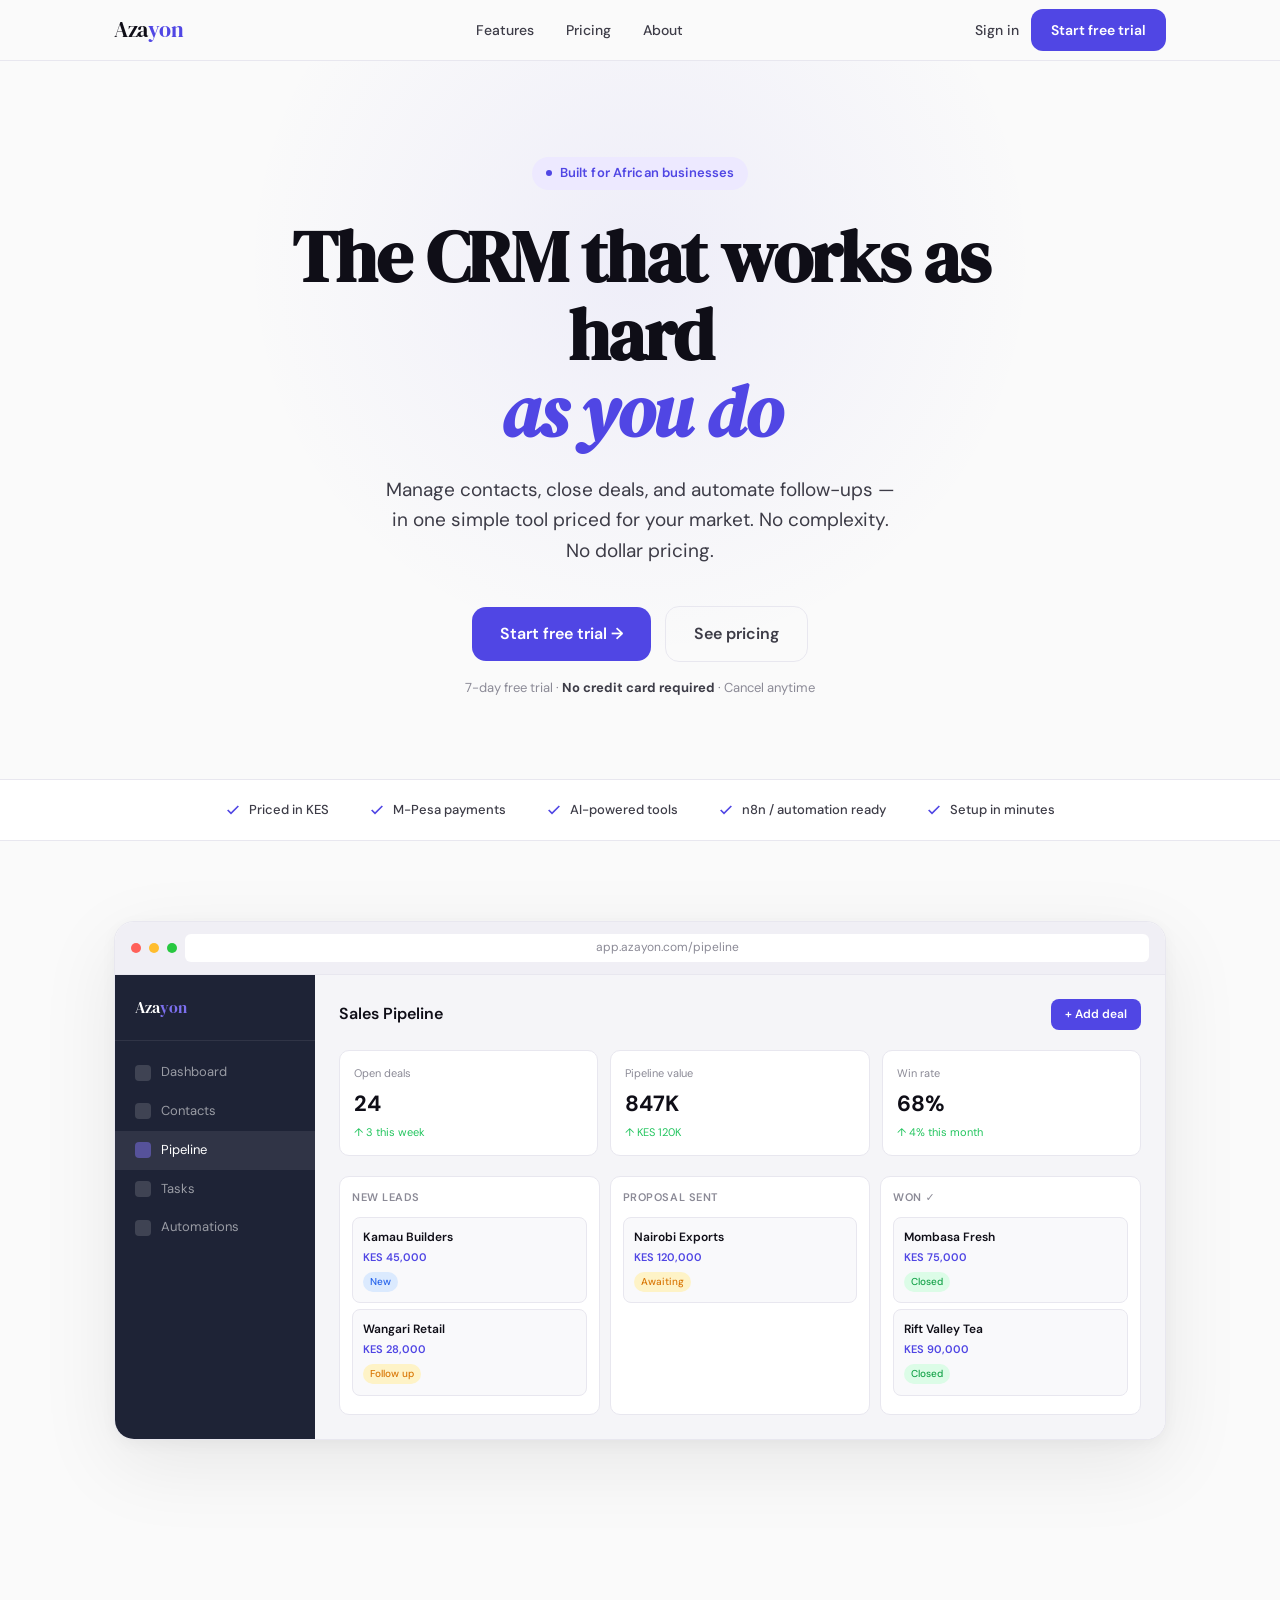
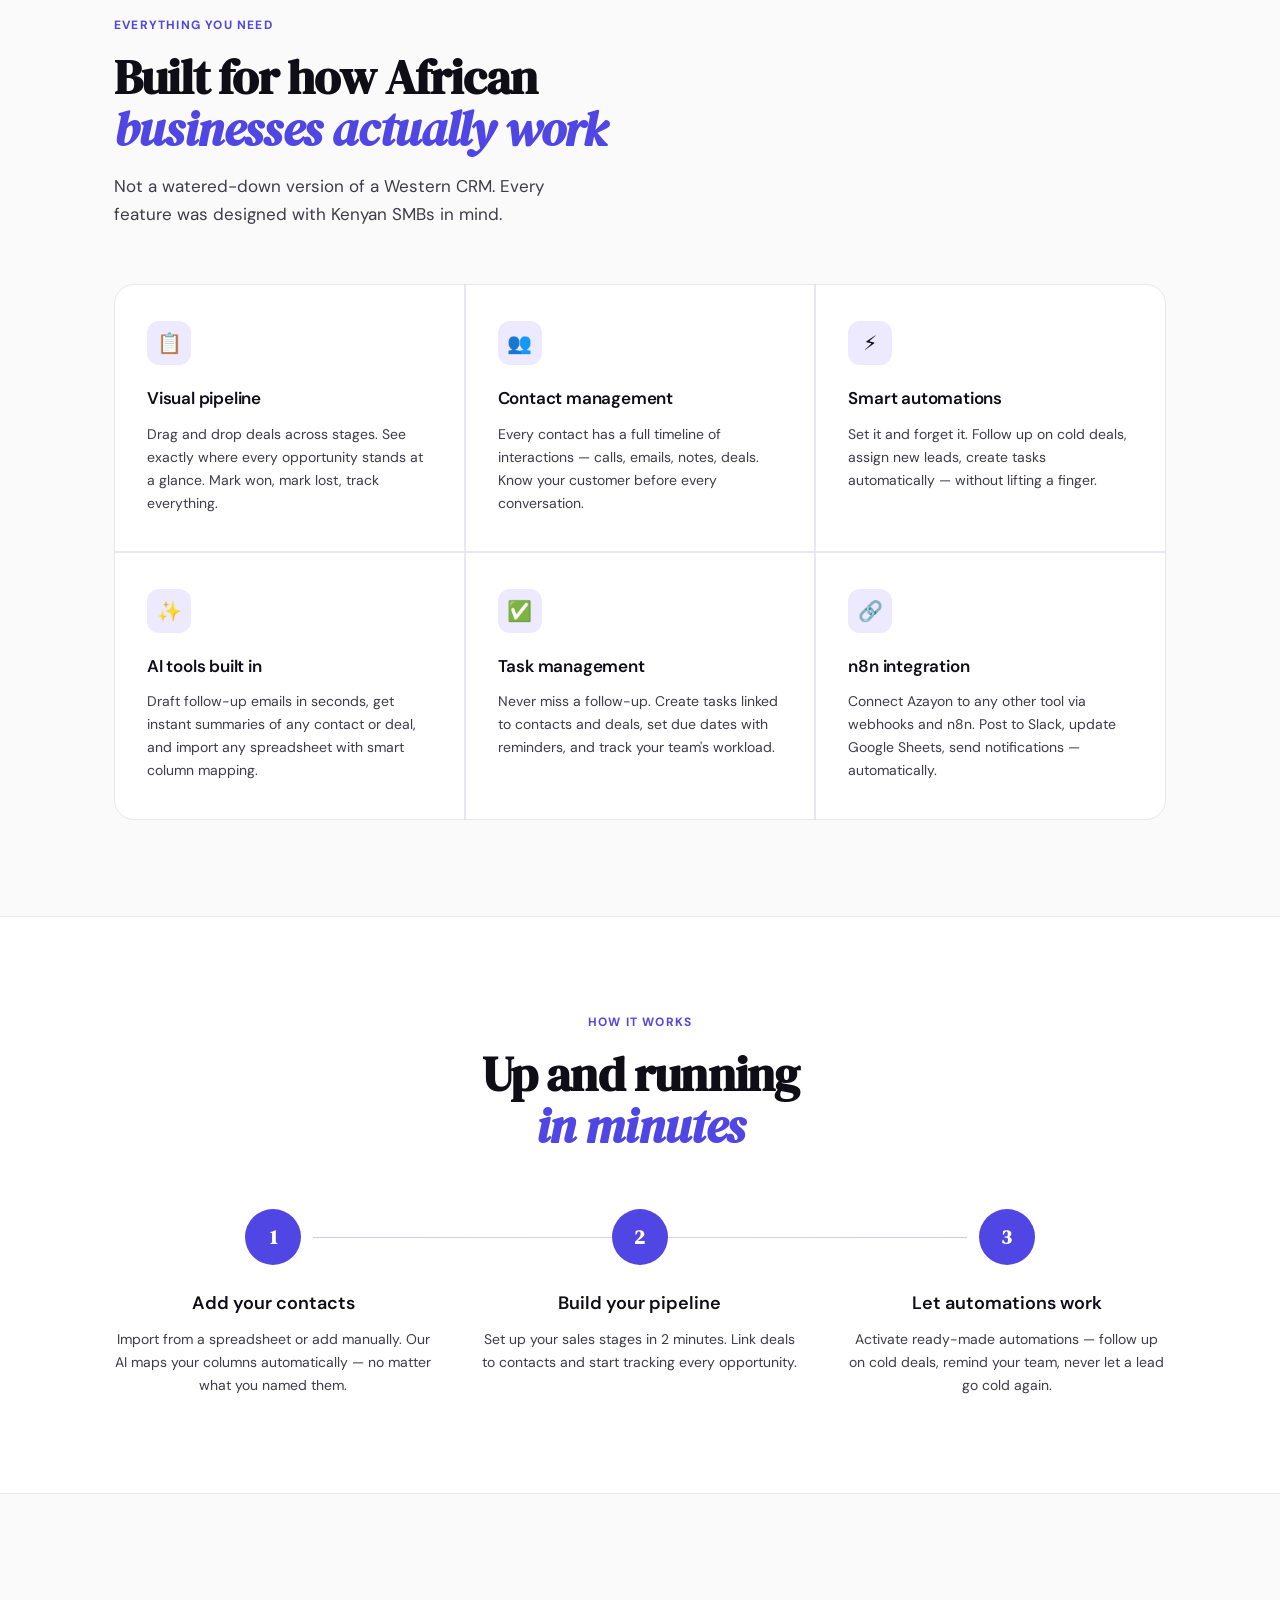
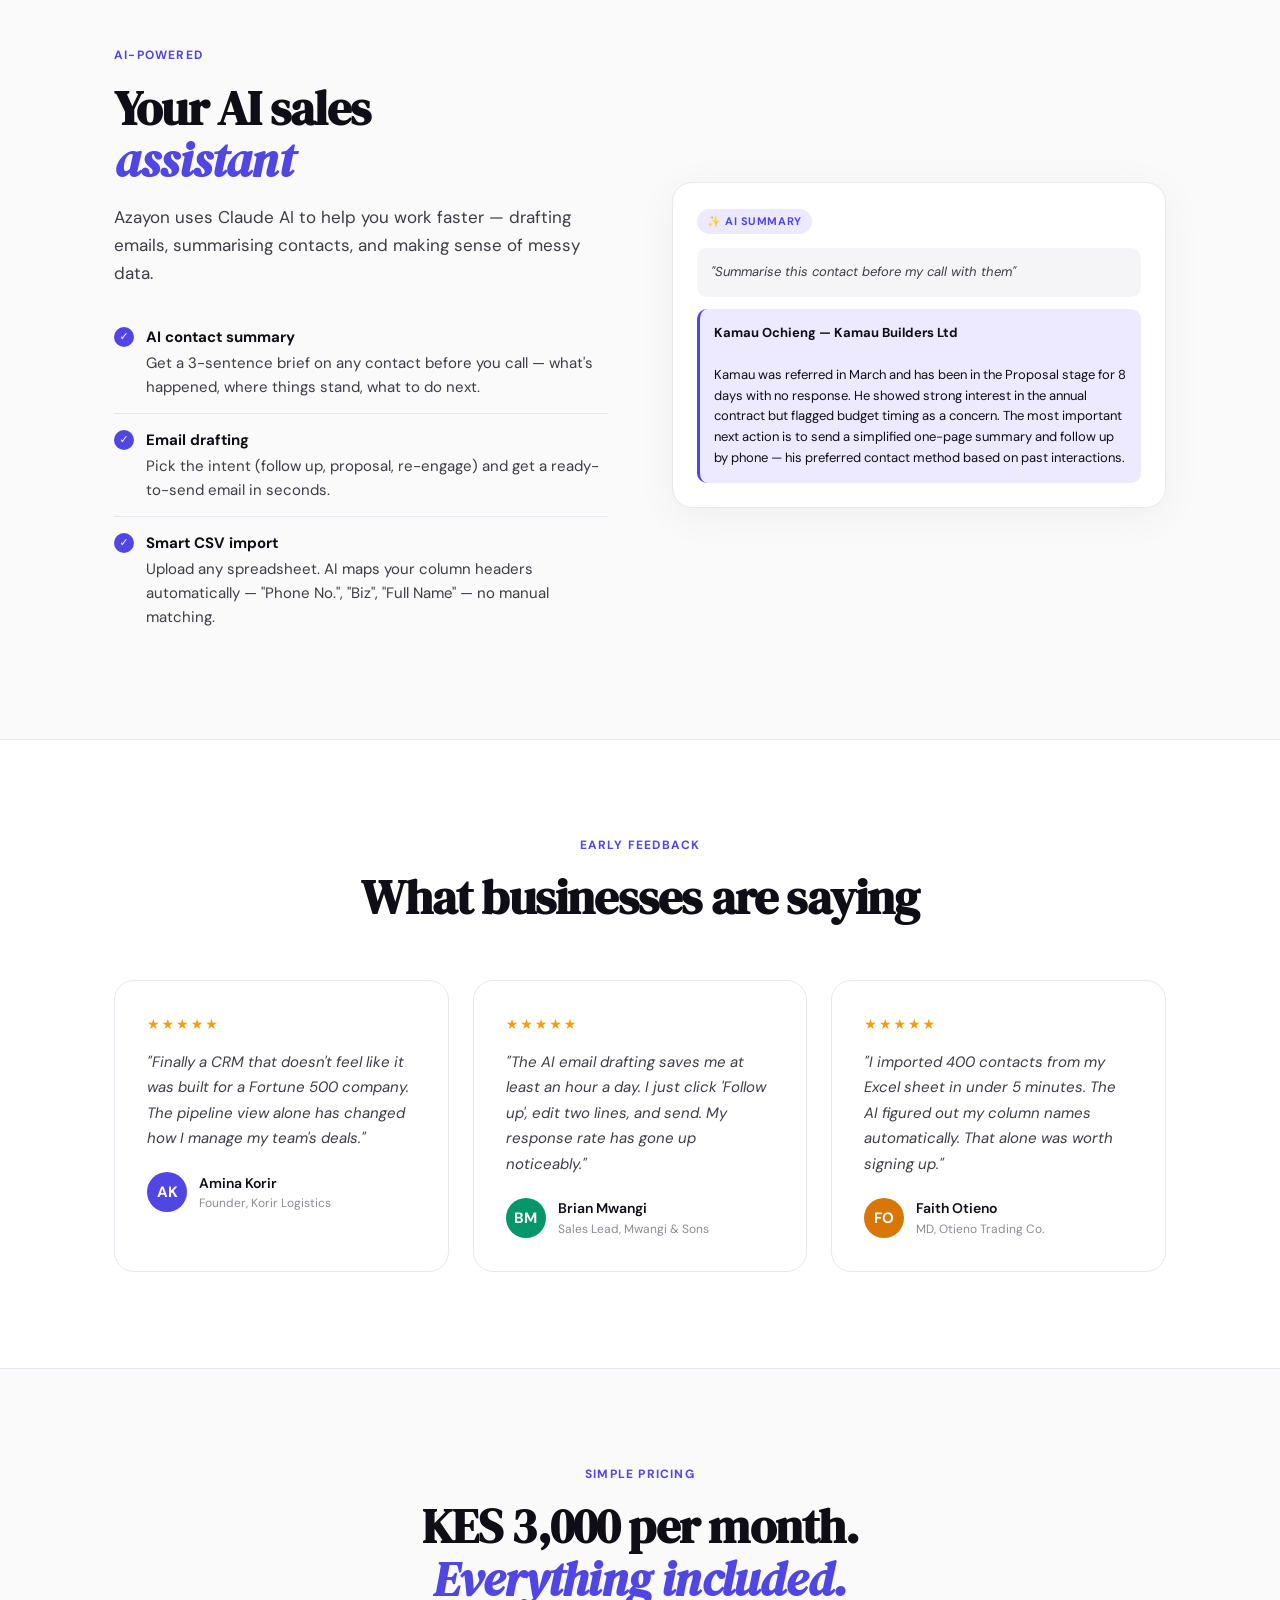
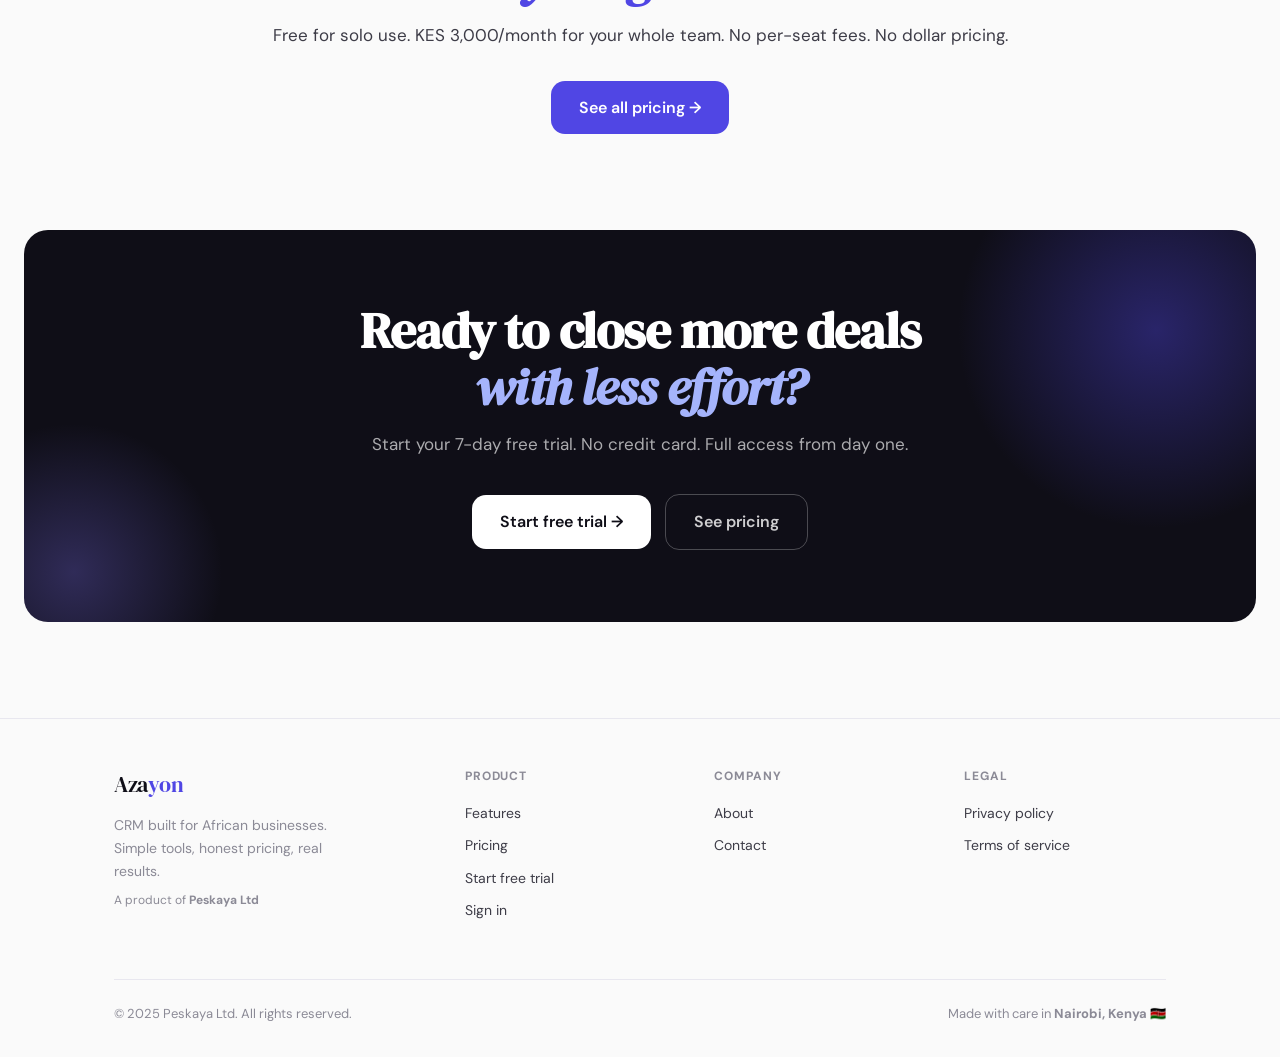
==== index.html @ 30af6f70 "reduce pricing tiers" ====
<!DOCTYPE html>
<html lang="en">
<head>
  <meta charset="UTF-8" />
  <meta name="viewport" content="width=device-width, initial-scale=1.0" />
  <title>Azayon — CRM built for African businesses</title>
  <meta name="description" content="The CRM built for African SMBs. Manage contacts, close deals, automate follow-ups — in one simple tool priced for your market." />
  <link rel="preconnect" href="https://fonts.googleapis.com" />
  <link rel="preconnect" href="https://fonts.gstatic.com" crossorigin />
  <link href="https://fonts.googleapis.com/css2?family=DM+Serif+Display:ital@0;1&family=DM+Sans:ital,opsz,wght@0,9..40,300;0,9..40,400;0,9..40,500;0,9..40,600;1,9..40,300&display=swap" rel="stylesheet" />

  <style>
    *, *::before, *::after { box-sizing: border-box; margin: 0; padding: 0; }

    :root {
      --purple: #5046e4;
      --purple-light: #ede9ff;
      --purple-mid: #7c6fee;
      --ink: #0f0e17;
      --ink-soft: #3d3c47;
      --ink-muted: #8b8a96;
      --border: #e8e7ef;
      --bg: #fafafa;
      --white: #ffffff;
      --serif: 'DM Serif Display', Georgia, serif;
      --sans: 'DM Sans', system-ui, sans-serif;
      --radius: 12px;
      --radius-lg: 20px;
    }

    html { scroll-behavior: smooth; }

    body {
      font-family: var(--sans);
      background: var(--bg);
      color: var(--ink);
      line-height: 1.6;
      -webkit-font-smoothing: antialiased;
    }

    /* ── UTILS ── */
    .container { max-width: 1100px; margin: 0 auto; padding: 0 24px; }
    .sr-only { position: absolute; width: 1px; height: 1px; overflow: hidden; clip: rect(0,0,0,0); }

    /* ── ANIMATIONS ── */
    @keyframes fadeUp {
      from { opacity: 0; transform: translateY(24px); }
      to   { opacity: 1; transform: translateY(0); }
    }
    @keyframes fadeIn {
      from { opacity: 0; }
      to   { opacity: 1; }
    }
    @keyframes float {
      0%, 100% { transform: translateY(0px); }
      50%       { transform: translateY(-8px); }
    }
    .anim-1 { animation: fadeUp 0.7s ease both; }
    .anim-2 { animation: fadeUp 0.7s 0.12s ease both; }
    .anim-3 { animation: fadeUp 0.7s 0.24s ease both; }
    .anim-4 { animation: fadeUp 0.7s 0.36s ease both; }
    .anim-fade { animation: fadeIn 1s ease both; }

    /* ── NAV ── */
    nav {
      position: sticky;
      top: 0;
      z-index: 100;
      background: rgba(250,250,250,0.9);
      backdrop-filter: blur(12px);
      border-bottom: 1px solid var(--border);
    }
    .nav-inner {
      display: flex;
      align-items: center;
      justify-content: space-between;
      height: 60px;
    }
    .logo {
      font-family: var(--serif);
      font-size: 22px;
      color: var(--ink);
      text-decoration: none;
      letter-spacing: -0.3px;
    }
    .logo span { color: var(--purple); }
    .nav-links {
      display: flex;
      align-items: center;
      gap: 32px;
      list-style: none;
    }
    .nav-links a {
      font-size: 14px;
      font-weight: 500;
      color: var(--ink-soft);
      text-decoration: none;
      transition: color 0.2s;
    }
    .nav-links a:hover { color: var(--ink); }
    .nav-cta {
      display: flex;
      align-items: center;
      gap: 12px;
    }
    .nav-login {
      font-size: 14px;
      font-weight: 500;
      color: var(--ink-soft);
      text-decoration: none;
      transition: color 0.2s;
    }
    .nav-login:hover { color: var(--ink); }
    .btn {
      display: inline-flex;
      align-items: center;
      gap: 8px;
      padding: 10px 20px;
      border-radius: var(--radius);
      font-family: var(--sans);
      font-size: 14px;
      font-weight: 600;
      text-decoration: none;
      cursor: pointer;
      transition: all 0.2s;
      border: none;
    }
    .btn-primary {
      background: var(--purple);
      color: #fff;
    }
    .btn-primary:hover {
      background: #3f35c8;
      transform: translateY(-1px);
      box-shadow: 0 4px 20px rgba(80,70,228,0.3);
    }
    .btn-outline {
      background: transparent;
      color: var(--purple);
      border: 1.5px solid var(--purple);
    }
    .btn-outline:hover {
      background: var(--purple-light);
    }
    .btn-lg {
      padding: 14px 28px;
      font-size: 16px;
      border-radius: 14px;
    }
    .btn-ghost {
      background: transparent;
      color: var(--ink-soft);
      border: 1.5px solid var(--border);
    }
    .btn-ghost:hover {
      border-color: var(--ink-soft);
      color: var(--ink);
    }
    .hamburger { display: none; cursor: pointer; background: none; border: none; padding: 4px; }
    .hamburger span {
      display: block;
      width: 22px;
      height: 2px;
      background: var(--ink);
      margin: 5px 0;
      transition: all 0.3s;
      border-radius: 2px;
    }

    /* ── HERO ── */
    .hero {
      padding: 96px 0 80px;
      text-align: center;
      position: relative;
      overflow: hidden;
    }
    .hero::before {
      content: '';
      position: absolute;
      top: -200px;
      left: 50%;
      transform: translateX(-50%);
      width: 800px;
      height: 800px;
      background: radial-gradient(circle, rgba(80,70,228,0.07) 0%, transparent 70%);
      pointer-events: none;
    }
    .hero-eyebrow {
      display: inline-flex;
      align-items: center;
      gap: 8px;
      background: var(--purple-light);
      color: var(--purple);
      font-size: 13px;
      font-weight: 600;
      padding: 6px 14px;
      border-radius: 100px;
      margin-bottom: 28px;
      letter-spacing: 0.01em;
    }
    .hero-eyebrow::before {
      content: '';
      width: 6px;
      height: 6px;
      background: var(--purple);
      border-radius: 50%;
      animation: pulse 2s ease infinite;
    }
    @keyframes pulse {
      0%, 100% { opacity: 1; transform: scale(1); }
      50% { opacity: 0.5; transform: scale(0.8); }
    }
    .hero h1 {
      font-family: var(--serif);
      font-size: clamp(42px, 6vw, 72px);
      line-height: 1.08;
      letter-spacing: -1.5px;
      color: var(--ink);
      max-width: 780px;
      margin: 0 auto 24px;
    }
    .hero h1 em {
      font-style: italic;
      color: var(--purple);
    }
    .hero-sub {
      font-size: clamp(16px, 2vw, 19px);
      color: var(--ink-soft);
      max-width: 520px;
      margin: 0 auto 40px;
      font-weight: 400;
      line-height: 1.6;
    }
    .hero-actions {
      display: flex;
      align-items: center;
      justify-content: center;
      gap: 14px;
      flex-wrap: wrap;
    }
    .hero-note {
      margin-top: 16px;
      font-size: 13px;
      color: var(--ink-muted);
    }
    .hero-note strong { color: var(--ink-soft); }

    /* ── SOCIAL PROOF STRIP ── */
    .proof-strip {
      border-top: 1px solid var(--border);
      border-bottom: 1px solid var(--border);
      padding: 20px 0;
      background: var(--white);
    }
    .proof-inner {
      display: flex;
      align-items: center;
      justify-content: center;
      gap: 40px;
      flex-wrap: wrap;
    }
    .proof-item {
      display: flex;
      align-items: center;
      gap: 8px;
      font-size: 13px;
      color: var(--ink-soft);
      font-weight: 500;
    }
    .proof-item svg { color: var(--purple); flex-shrink: 0; }

    /* ── APP PREVIEW ── */
    .preview-section { padding: 80px 0; }
    .preview-wrap {
      background: var(--white);
      border: 1px solid var(--border);
      border-radius: var(--radius-lg);
      overflow: hidden;
      box-shadow: 0 24px 80px rgba(0,0,0,0.08), 0 4px 16px rgba(0,0,0,0.04);
      animation: float 6s ease-in-out infinite;
    }
    .preview-bar {
      background: #f0eff5;
      padding: 12px 16px;
      display: flex;
      align-items: center;
      gap: 8px;
      border-bottom: 1px solid var(--border);
    }
    .dot { width: 10px; height: 10px; border-radius: 50%; }
    .dot-r { background: #ff6059; }
    .dot-y { background: #ffbd2e; }
    .dot-g { background: #28c840; }
    .preview-url {
      flex: 1;
      background: var(--white);
      border-radius: 6px;
      padding: 4px 12px;
      font-size: 12px;
      color: var(--ink-muted);
      text-align: center;
    }
    .preview-body {
      display: grid;
      grid-template-columns: 200px 1fr;
      min-height: 380px;
    }
    .preview-sidebar {
      background: #1e2336;
      padding: 20px 0;
    }
    .ps-logo {
      padding: 0 20px 20px;
      font-family: var(--serif);
      font-size: 16px;
      color: #fff;
      border-bottom: 1px solid rgba(255,255,255,0.08);
      margin-bottom: 12px;
    }
    .ps-logo span { color: #7c6fee; }
    .ps-item {
      display: flex;
      align-items: center;
      gap: 10px;
      padding: 9px 20px;
      font-size: 13px;
      color: rgba(255,255,255,0.55);
      cursor: pointer;
      transition: all 0.15s;
    }
    .ps-item.active {
      color: #fff;
      background: rgba(255,255,255,0.08);
    }
    .ps-icon {
      width: 16px;
      height: 16px;
      border-radius: 4px;
      background: rgba(255,255,255,0.15);
      flex-shrink: 0;
    }
    .ps-icon.purple { background: rgba(124,111,238,0.5); }
    .preview-main { padding: 24px; background: #f5f5f8; }
    .pm-header {
      display: flex;
      align-items: center;
      justify-content: space-between;
      margin-bottom: 20px;
    }
    .pm-title { font-size: 16px; font-weight: 600; color: var(--ink); }
    .pm-btn {
      background: var(--purple);
      color: #fff;
      font-size: 12px;
      font-weight: 600;
      padding: 6px 14px;
      border-radius: 8px;
    }
    .pm-stats {
      display: grid;
      grid-template-columns: repeat(3, 1fr);
      gap: 12px;
      margin-bottom: 20px;
    }
    .stat-card {
      background: var(--white);
      border: 1px solid var(--border);
      border-radius: 10px;
      padding: 14px;
    }
    .stat-label { font-size: 11px; color: var(--ink-muted); margin-bottom: 4px; }
    .stat-value { font-size: 22px; font-weight: 700; color: var(--ink); }
    .stat-sub { font-size: 11px; color: #22c55e; margin-top: 2px; }
    .pm-pipeline {
      display: grid;
      grid-template-columns: repeat(3, 1fr);
      gap: 10px;
    }
    .pipe-col {
      background: var(--white);
      border: 1px solid var(--border);
      border-radius: 10px;
      padding: 12px;
    }
    .pipe-col-title {
      font-size: 11px;
      font-weight: 600;
      color: var(--ink-muted);
      text-transform: uppercase;
      letter-spacing: 0.05em;
      margin-bottom: 10px;
    }
    .pipe-card {
      background: #f9f9fb;
      border: 1px solid var(--border);
      border-radius: 8px;
      padding: 10px;
      margin-bottom: 6px;
    }
    .pipe-card-name { font-size: 12px; font-weight: 600; color: var(--ink); }
    .pipe-card-val { font-size: 11px; color: var(--purple); font-weight: 600; margin-top: 2px; }
    .pipe-card-tag {
      display: inline-block;
      font-size: 10px;
      padding: 2px 7px;
      border-radius: 100px;
      margin-top: 5px;
      font-weight: 500;
    }
    .tag-green { background: #dcfce7; color: #16a34a; }
    .tag-amber { background: #fef3c7; color: #d97706; }
    .tag-blue  { background: #dbeafe; color: #2563eb; }

    /* ── FEATURES ── */
    .section { padding: 96px 0; }
    .section-label {
      font-size: 12px;
      font-weight: 700;
      text-transform: uppercase;
      letter-spacing: 0.1em;
      color: var(--purple);
      margin-bottom: 16px;
    }
    .section-title {
      font-family: var(--serif);
      font-size: clamp(32px, 4vw, 48px);
      line-height: 1.1;
      letter-spacing: -0.8px;
      color: var(--ink);
      max-width: 560px;
      margin-bottom: 16px;
    }
    .section-title em { font-style: italic; color: var(--purple); }
    .section-sub {
      font-size: 17px;
      color: var(--ink-soft);
      max-width: 480px;
      line-height: 1.65;
    }
    .features-grid {
      display: grid;
      grid-template-columns: repeat(3, 1fr);
      gap: 2px;
      background: var(--border);
      border: 1px solid var(--border);
      border-radius: var(--radius-lg);
      overflow: hidden;
      margin-top: 56px;
    }
    .feat {
      background: var(--white);
      padding: 36px 32px;
      transition: background 0.2s;
    }
    .feat:hover { background: #faf9ff; }
    .feat-icon {
      width: 44px;
      height: 44px;
      background: var(--purple-light);
      border-radius: 12px;
      display: flex;
      align-items: center;
      justify-content: center;
      margin-bottom: 20px;
      font-size: 20px;
    }
    .feat h3 {
      font-size: 17px;
      font-weight: 600;
      color: var(--ink);
      margin-bottom: 10px;
      letter-spacing: -0.2px;
    }
    .feat p {
      font-size: 14px;
      color: var(--ink-soft);
      line-height: 1.65;
    }

    /* ── HOW IT WORKS ── */
    .how-section {
      padding: 96px 0;
      background: var(--white);
      border-top: 1px solid var(--border);
      border-bottom: 1px solid var(--border);
    }
    .steps {
      display: grid;
      grid-template-columns: repeat(3, 1fr);
      gap: 48px;
      margin-top: 56px;
      position: relative;
    }
    .steps::before {
      content: '';
      position: absolute;
      top: 28px;
      left: calc(16.666% + 24px);
      right: calc(16.666% + 24px);
      height: 1px;
      background: linear-gradient(90deg, var(--purple) 0%, var(--purple-mid) 50%, var(--purple) 100%);
      opacity: 0.3;
    }
    .step { text-align: center; }
    .step-num {
      width: 56px;
      height: 56px;
      border-radius: 50%;
      background: var(--purple);
      color: #fff;
      font-size: 20px;
      font-weight: 700;
      display: flex;
      align-items: center;
      justify-content: center;
      margin: 0 auto 24px;
      position: relative;
      z-index: 1;
      font-family: var(--serif);
    }
    .step h3 {
      font-size: 18px;
      font-weight: 600;
      color: var(--ink);
      margin-bottom: 10px;
    }
    .step p { font-size: 14px; color: var(--ink-soft); line-height: 1.65; }

    /* ── AI SECTION ── */
    .ai-section { padding: 96px 0; }
    .ai-grid {
      display: grid;
      grid-template-columns: 1fr 1fr;
      gap: 64px;
      align-items: center;
      margin-top: 56px;
    }
    .ai-visual {
      background: var(--white);
      border: 1px solid var(--border);
      border-radius: var(--radius-lg);
      padding: 24px;
      box-shadow: 0 8px 40px rgba(0,0,0,0.05);
    }
    .ai-chip {
      display: inline-flex;
      align-items: center;
      gap: 6px;
      background: var(--purple-light);
      color: var(--purple);
      font-size: 11px;
      font-weight: 700;
      padding: 4px 10px;
      border-radius: 100px;
      margin-bottom: 14px;
      letter-spacing: 0.05em;
      text-transform: uppercase;
    }
    .ai-prompt {
      background: #f5f5f8;
      border-radius: 10px;
      padding: 14px;
      font-size: 13px;
      color: var(--ink-soft);
      margin-bottom: 12px;
      font-style: italic;
    }
    .ai-response {
      background: var(--purple-light);
      border-radius: 10px;
      padding: 14px;
      font-size: 13px;
      color: var(--ink);
      line-height: 1.6;
      border-left: 3px solid var(--purple);
    }
    .ai-features { list-style: none; margin-top: 24px; }
    .ai-features li {
      display: flex;
      align-items: flex-start;
      gap: 12px;
      padding: 14px 0;
      border-bottom: 1px solid var(--border);
      font-size: 15px;
      color: var(--ink-soft);
    }
    .ai-features li:last-child { border-bottom: none; }
    .ai-features li strong { color: var(--ink); display: block; margin-bottom: 2px; }
    .check {
      width: 20px;
      height: 20px;
      background: var(--purple);
      border-radius: 50%;
      display: flex;
      align-items: center;
      justify-content: center;
      flex-shrink: 0;
      margin-top: 2px;
    }
    .check::after {
      content: '✓';
      color: #fff;
      font-size: 11px;
      font-weight: 700;
    }

    /* ── PRICING ── */
    #pricing { padding: 96px 0; background: var(--white); border-top: 1px solid var(--border); }
    .pricing-header { text-align: center; margin-bottom: 56px; }
    .pricing-toggle {
      display: inline-flex;
      align-items: center;
      gap: 8px;
      background: #f0eff5;
      border-radius: 100px;
      padding: 4px;
      margin-top: 24px;
    }
    .toggle-btn {
      padding: 8px 20px;
      border-radius: 100px;
      font-size: 13px;
      font-weight: 600;
      cursor: pointer;
      border: none;
      background: transparent;
      color: var(--ink-muted);
      transition: all 0.2s;
      font-family: var(--sans);
    }
    .toggle-btn.active {
      background: var(--white);
      color: var(--ink);
      box-shadow: 0 1px 4px rgba(0,0,0,0.1);
    }
    .save-badge {
      background: #dcfce7;
      color: #16a34a;
      font-size: 11px;
      font-weight: 700;
      padding: 3px 8px;
      border-radius: 100px;
    }
    .pricing-grid {
      display: grid;
      grid-template-columns: repeat(2, 1fr);
      gap: 24px;
      max-width: 720px;
      margin: 0 auto;
    }
    .price-card {
      border: 1.5px solid var(--border);
      border-radius: var(--radius-lg);
      padding: 36px 32px;
      background: var(--white);
      position: relative;
      transition: transform 0.2s, box-shadow 0.2s;
    }
    .price-card:hover {
      transform: translateY(-4px);
      box-shadow: 0 20px 60px rgba(0,0,0,0.08);
    }
    .price-card.featured {
      border-color: var(--purple);
      background: linear-gradient(180deg, #faf9ff 0%, var(--white) 100%);
    }
    .price-badge {
      position: absolute;
      top: -13px;
      left: 50%;
      transform: translateX(-50%);
      background: var(--purple);
      color: #fff;
      font-size: 11px;
      font-weight: 700;
      padding: 4px 14px;
      border-radius: 100px;
      white-space: nowrap;
      letter-spacing: 0.04em;
    }
    .price-badge.amber {
      background: #f59e0b;
    }
    .price-name {
      font-size: 13px;
      font-weight: 700;
      text-transform: uppercase;
      letter-spacing: 0.08em;
      color: var(--ink-muted);
      margin-bottom: 12px;
    }
    .price-amount {
      font-family: var(--serif);
      font-size: 42px;
      color: var(--ink);
      line-height: 1;
      margin-bottom: 4px;
      letter-spacing: -1px;
    }
    .price-amount sup {
      font-size: 20px;
      vertical-align: super;
      font-family: var(--sans);
      font-weight: 600;
    }
    .price-period {
      font-size: 13px;
      color: var(--ink-muted);
      margin-bottom: 24px;
    }
    .price-divider {
      height: 1px;
      background: var(--border);
      margin-bottom: 24px;
    }
    .price-features { list-style: none; margin-bottom: 32px; }
    .price-features li {
      display: flex;
      align-items: center;
      gap: 10px;
      font-size: 14px;
      color: var(--ink-soft);
      padding: 6px 0;
    }
    .price-features li .tick {
      color: var(--purple);
      font-weight: 700;
      flex-shrink: 0;
    }
    .price-features li .cross {
      color: var(--ink-muted);
      flex-shrink: 0;
    }
    .founding-note {
      text-align: center;
      margin-top: 32px;
      font-size: 14px;
      color: var(--ink-soft);
    }
    .founding-note strong { color: var(--ink); }

    /* ── TESTIMONIALS ── */
    .testimonials { padding: 96px 0; }
    .testimonials-grid {
      display: grid;
      grid-template-columns: repeat(3, 1fr);
      gap: 24px;
      margin-top: 56px;
    }
    .testi {
      background: var(--white);
      border: 1px solid var(--border);
      border-radius: var(--radius-lg);
      padding: 32px;
      transition: transform 0.2s;
    }
    .testi:hover { transform: translateY(-2px); }
    .testi-stars { color: #f59e0b; font-size: 14px; letter-spacing: 2px; margin-bottom: 14px; }
    .testi-text {
      font-size: 15px;
      color: var(--ink-soft);
      line-height: 1.7;
      margin-bottom: 20px;
      font-style: italic;
    }
    .testi-author { display: flex; align-items: center; gap: 12px; }
    .testi-avatar {
      width: 40px;
      height: 40px;
      border-radius: 50%;
      display: flex;
      align-items: center;
      justify-content: center;
      font-weight: 700;
      font-size: 15px;
      color: #fff;
      flex-shrink: 0;
    }
    .testi-name { font-size: 14px; font-weight: 600; color: var(--ink); }
    .testi-role { font-size: 12px; color: var(--ink-muted); }

    /* ── CTA BANNER ── */
    .cta-banner {
      margin: 0 24px 96px;
      background: var(--ink);
      border-radius: 24px;
      padding: 72px 48px;
      text-align: center;
      position: relative;
      overflow: hidden;
    }
    .cta-banner::before {
      content: '';
      position: absolute;
      top: -100px;
      right: -100px;
      width: 400px;
      height: 400px;
      background: radial-gradient(circle, rgba(80,70,228,0.4) 0%, transparent 70%);
      pointer-events: none;
    }
    .cta-banner::after {
      content: '';
      position: absolute;
      bottom: -100px;
      left: -100px;
      width: 300px;
      height: 300px;
      background: radial-gradient(circle, rgba(124,111,238,0.3) 0%, transparent 70%);
      pointer-events: none;
    }
    .cta-banner h2 {
      font-family: var(--serif);
      font-size: clamp(32px, 4vw, 52px);
      color: #fff;
      letter-spacing: -0.8px;
      line-height: 1.1;
      margin-bottom: 16px;
      position: relative;
      z-index: 1;
    }
    .cta-banner h2 em { color: #a5b4fc; font-style: italic; }
    .cta-banner p {
      font-size: 17px;
      color: rgba(255,255,255,0.65);
      margin-bottom: 36px;
      position: relative;
      z-index: 1;
    }
    .cta-banner .actions {
      display: flex;
      align-items: center;
      justify-content: center;
      gap: 14px;
      flex-wrap: wrap;
      position: relative;
      z-index: 1;
    }
    .btn-white {
      background: #fff;
      color: var(--ink);
    }
    .btn-white:hover {
      background: #f0eff5;
      transform: translateY(-1px);
      box-shadow: 0 4px 20px rgba(255,255,255,0.2);
    }
    .btn-dark-outline {
      background: transparent;
      color: rgba(255,255,255,0.8);
      border: 1.5px solid rgba(255,255,255,0.25);
    }
    .btn-dark-outline:hover {
      border-color: rgba(255,255,255,0.6);
      color: #fff;
    }

    /* ── FOOTER ── */
    footer {
      border-top: 1px solid var(--border);
      padding: 48px 0 32px;
    }
    .footer-inner {
      display: grid;
      grid-template-columns: 1.5fr 1fr 1fr 1fr;
      gap: 48px;
      margin-bottom: 48px;
    }
    .footer-brand p {
      font-size: 14px;
      color: var(--ink-muted);
      line-height: 1.65;
      margin-top: 12px;
      max-width: 240px;
    }
    .footer-col h4 {
      font-size: 12px;
      font-weight: 700;
      text-transform: uppercase;
      letter-spacing: 0.08em;
      color: var(--ink-muted);
      margin-bottom: 16px;
    }
    .footer-col a {
      display: block;
      font-size: 14px;
      color: var(--ink-soft);
      text-decoration: none;
      margin-bottom: 10px;
      transition: color 0.2s;
    }
    .footer-col a:hover { color: var(--ink); }
    .footer-bottom {
      border-top: 1px solid var(--border);
      padding-top: 24px;
      display: flex;
      align-items: center;
      justify-content: space-between;
      flex-wrap: wrap;
      gap: 12px;
    }
    .footer-bottom p { font-size: 13px; color: var(--ink-muted); }
    .footer-bottom a { color: var(--ink-muted); text-decoration: none; }
    .footer-bottom a:hover { color: var(--ink); }

    /* ── ABOUT PAGE ── */
    .about-hero {
      padding: 96px 0 64px;
      border-bottom: 1px solid var(--border);
    }
    .about-hero h1 {
      font-family: var(--serif);
      font-size: clamp(40px, 5vw, 64px);
      letter-spacing: -1px;
      line-height: 1.1;
      margin-bottom: 20px;
    }
    .about-hero h1 em { font-style: italic; color: var(--purple); }
    .about-hero p {
      font-size: 18px;
      color: var(--ink-soft);
      max-width: 560px;
      line-height: 1.7;
    }
    .about-grid {
      display: grid;
      grid-template-columns: 1fr 1fr;
      gap: 80px;
      align-items: start;
      padding: 80px 0;
    }
    .about-text h2 {
      font-family: var(--serif);
      font-size: 32px;
      letter-spacing: -0.5px;
      margin-bottom: 16px;
      line-height: 1.2;
    }
    .about-text p {
      font-size: 16px;
      color: var(--ink-soft);
      line-height: 1.75;
      margin-bottom: 16px;
    }
    .values-grid {
      display: grid;
      grid-template-columns: 1fr 1fr;
      gap: 16px;
      margin-top: 48px;
    }
    .value-card {
      background: var(--white);
      border: 1px solid var(--border);
      border-radius: var(--radius);
      padding: 24px;
    }
    .value-icon { font-size: 24px; margin-bottom: 10px; }
    .value-card h3 { font-size: 15px; font-weight: 600; margin-bottom: 6px; }
    .value-card p { font-size: 13px; color: var(--ink-muted); line-height: 1.6; }
    .team-section { padding: 80px 0; border-top: 1px solid var(--border); }

    /* ── PAGE ROUTING ── */
    .page { display: none; }
    .page.active { display: block; }

    /* ── MOBILE NAV ── */
    .mobile-nav {
      display: none;
      flex-direction: column;
      gap: 4px;
      padding: 12px 24px 20px;
      border-top: 1px solid var(--border);
      background: var(--bg);
    }
    .mobile-nav.open { display: flex; }
    .mobile-nav a {
      font-size: 15px;
      font-weight: 500;
      color: var(--ink-soft);
      text-decoration: none;
      padding: 10px 0;
      border-bottom: 1px solid var(--border);
    }
    .mobile-nav a:last-child { border-bottom: none; }
    .mobile-nav .btn { margin-top: 8px; justify-content: center; }

    /* ── RESPONSIVE ── */
    @media (max-width: 900px) {
      .nav-links, .nav-cta { display: none; }
      .hamburger { display: block; }
      .features-grid { grid-template-columns: 1fr; }
      .steps { grid-template-columns: 1fr; }
      .steps::before { display: none; }
      .ai-grid { grid-template-columns: 1fr; }
      .pricing-grid { grid-template-columns: 1fr; max-width: 420px; }
      .testimonials-grid { grid-template-columns: 1fr; }
      .footer-inner { grid-template-columns: 1fr 1fr; }
      .about-grid { grid-template-columns: 1fr; gap: 40px; }
      .preview-body { grid-template-columns: 1fr; }
      .preview-sidebar { display: none; }
      .pm-stats { grid-template-columns: 1fr 1fr; }
      .pm-pipeline { grid-template-columns: 1fr; }
      .values-grid { grid-template-columns: 1fr; }
      .cta-banner { padding: 48px 24px; margin: 0 16px 64px; }
    }
    @media (max-width: 600px) {
      .footer-inner { grid-template-columns: 1fr; }
      .footer-bottom { flex-direction: column; text-align: center; }
      .hero { padding: 64px 0 56px; }
      .section { padding: 64px 0; }
    }
  </style>
</head>
<body>

<!-- ── NAVIGATION ── -->
<nav>
  <div class="container">
    <div class="nav-inner">
      <a href="#" class="logo" onclick="showPage('home')">Aza<span>yon</span></a>
      <ul class="nav-links">
        <li><a href="#features" onclick="showPage('home')">Features</a></li>
        <li><a href="#" onclick="showPage('pricing')">Pricing</a></li>
        <li><a href="#" onclick="showPage('about')">About</a></li>
      </ul>
      <div class="nav-cta">
        <a href="https://app.azayon.com/login" class="nav-login">Sign in</a>
        <a href="https://app.azayon.com/register" class="btn btn-primary">Start free trial</a>
      </div>
      <button class="hamburger" onclick="toggleMenu()" aria-label="Menu">
        <span></span><span></span><span></span>
      </button>
    </div>
  </div>
  <div class="mobile-nav" id="mobileNav">
    <a href="#features" onclick="showPage('home'); toggleMenu()">Features</a>
    <a href="#" onclick="showPage('pricing'); toggleMenu()">Pricing</a>
    <a href="#" onclick="showPage('about'); toggleMenu()">About</a>
    <a href="https://app.azayon.com/login">Sign in</a>
    <a href="https://app.azayon.com/register" class="btn btn-primary">Start free trial</a>
  </div>
</nav>

<!-- ══════════════════════════════════════════════════════════
     HOME PAGE
══════════════════════════════════════════════════════════ -->
<div id="home" class="page active">

  <!-- HERO -->
  <section class="hero">
    <div class="container">
      <div class="hero-eyebrow anim-1">Built for African businesses</div>
      <h1 class="anim-2">The CRM that works as hard<br/><em>as you do</em></h1>
      <p class="hero-sub anim-3">Manage contacts, close deals, and automate follow-ups — in one simple tool priced for your market. No complexity. No dollar pricing.</p>
      <div class="hero-actions anim-4">
        <a href="https://app.azayon.com/register" class="btn btn-primary btn-lg">Start free trial →</a>
        <a href="#" class="btn btn-ghost btn-lg" onclick="showPage('pricing')">See pricing</a>
      </div>
      <p class="hero-note anim-4">7-day free trial · <strong>No credit card required</strong> · Cancel anytime</p>
    </div>
  </section>

  <!-- PROOF STRIP -->
  <div class="proof-strip">
    <div class="container">
      <div class="proof-inner">
        <div class="proof-item">
          <svg width="16" height="16" viewBox="0 0 24 24" fill="none" stroke="currentColor" stroke-width="2.5"><polyline points="20 6 9 17 4 12"/></svg>
          Priced in KES
        </div>
        <div class="proof-item">
          <svg width="16" height="16" viewBox="0 0 24 24" fill="none" stroke="currentColor" stroke-width="2.5"><polyline points="20 6 9 17 4 12"/></svg>
          M-Pesa payments
        </div>
        <div class="proof-item">
          <svg width="16" height="16" viewBox="0 0 24 24" fill="none" stroke="currentColor" stroke-width="2.5"><polyline points="20 6 9 17 4 12"/></svg>
          AI-powered tools
        </div>
        <div class="proof-item">
          <svg width="16" height="16" viewBox="0 0 24 24" fill="none" stroke="currentColor" stroke-width="2.5"><polyline points="20 6 9 17 4 12"/></svg>
          n8n / automation ready
        </div>
        <div class="proof-item">
          <svg width="16" height="16" viewBox="0 0 24 24" fill="none" stroke="currentColor" stroke-width="2.5"><polyline points="20 6 9 17 4 12"/></svg>
          Setup in minutes
        </div>
      </div>
    </div>
  </div>

  <!-- APP PREVIEW -->
  <section class="preview-section">
    <div class="container">
      <div class="preview-wrap anim-fade">
        <div class="preview-bar">
          <div class="dot dot-r"></div>
          <div class="dot dot-y"></div>
          <div class="dot dot-g"></div>
          <div class="preview-url">app.azayon.com/pipeline</div>
        </div>
        <div class="preview-body">
          <div class="preview-sidebar">
            <div class="ps-logo">Aza<span>yon</span></div>
            <div class="ps-item"><div class="ps-icon"></div> Dashboard</div>
            <div class="ps-item"><div class="ps-icon"></div> Contacts</div>
            <div class="ps-item active"><div class="ps-icon purple"></div> Pipeline</div>
            <div class="ps-item"><div class="ps-icon"></div> Tasks</div>
            <div class="ps-item"><div class="ps-icon"></div> Automations</div>
          </div>
          <div class="preview-main">
            <div class="pm-header">
              <div class="pm-title">Sales Pipeline</div>
              <div class="pm-btn">+ Add deal</div>
            </div>
            <div class="pm-stats">
              <div class="stat-card">
                <div class="stat-label">Open deals</div>
                <div class="stat-value">24</div>
                <div class="stat-sub">↑ 3 this week</div>
              </div>
              <div class="stat-card">
                <div class="stat-label">Pipeline value</div>
                <div class="stat-value">847K</div>
                <div class="stat-sub">↑ KES 120K</div>
              </div>
              <div class="stat-card">
                <div class="stat-label">Win rate</div>
                <div class="stat-value">68%</div>
                <div class="stat-sub">↑ 4% this month</div>
              </div>
            </div>
            <div class="pm-pipeline">
              <div class="pipe-col">
                <div class="pipe-col-title">New leads</div>
                <div class="pipe-card">
                  <div class="pipe-card-name">Kamau Builders</div>
                  <div class="pipe-card-val">KES 45,000</div>
                  <span class="pipe-card-tag tag-blue">New</span>
                </div>
                <div class="pipe-card">
                  <div class="pipe-card-name">Wangari Retail</div>
                  <div class="pipe-card-val">KES 28,000</div>
                  <span class="pipe-card-tag tag-amber">Follow up</span>
                </div>
              </div>
              <div class="pipe-col">
                <div class="pipe-col-title">Proposal sent</div>
                <div class="pipe-card">
                  <div class="pipe-card-name">Nairobi Exports</div>
                  <div class="pipe-card-val">KES 120,000</div>
                  <span class="pipe-card-tag tag-amber">Awaiting</span>
                </div>
              </div>
              <div class="pipe-col">
                <div class="pipe-col-title">Won ✓</div>
                <div class="pipe-card">
                  <div class="pipe-card-name">Mombasa Fresh</div>
                  <div class="pipe-card-val">KES 75,000</div>
                  <span class="pipe-card-tag tag-green">Closed</span>
                </div>
                <div class="pipe-card">
                  <div class="pipe-card-name">Rift Valley Tea</div>
                  <div class="pipe-card-val">KES 90,000</div>
                  <span class="pipe-card-tag tag-green">Closed</span>
                </div>
              </div>
            </div>
          </div>
        </div>
      </div>
    </div>
  </section>

  <!-- FEATURES -->
  <section class="section" id="features">
    <div class="container">
      <div class="section-label">Everything you need</div>
      <h2 class="section-title">Built for how African<br/><em>businesses actually work</em></h2>
      <p class="section-sub">Not a watered-down version of a Western CRM. Every feature was designed with Kenyan SMBs in mind.</p>
      <div class="features-grid">
        <div class="feat">
          <div class="feat-icon">📋</div>
          <h3>Visual pipeline</h3>
          <p>Drag and drop deals across stages. See exactly where every opportunity stands at a glance. Mark won, mark lost, track everything.</p>
        </div>
        <div class="feat">
          <div class="feat-icon">👥</div>
          <h3>Contact management</h3>
          <p>Every contact has a full timeline of interactions — calls, emails, notes, deals. Know your customer before every conversation.</p>
        </div>
        <div class="feat">
          <div class="feat-icon">⚡</div>
          <h3>Smart automations</h3>
          <p>Set it and forget it. Follow up on cold deals, assign new leads, create tasks automatically — without lifting a finger.</p>
        </div>
        <div class="feat">
          <div class="feat-icon">✨</div>
          <h3>AI tools built in</h3>
          <p>Draft follow-up emails in seconds, get instant summaries of any contact or deal, and import any spreadsheet with smart column mapping.</p>
        </div>
        <div class="feat">
          <div class="feat-icon">✅</div>
          <h3>Task management</h3>
          <p>Never miss a follow-up. Create tasks linked to contacts and deals, set due dates with reminders, and track your team's workload.</p>
        </div>
        <div class="feat">
          <div class="feat-icon">🔗</div>
          <h3>n8n integration</h3>
          <p>Connect Azayon to any other tool via webhooks and n8n. Post to Slack, update Google Sheets, send notifications — automatically.</p>
        </div>
      </div>
    </div>
  </section>

  <!-- HOW IT WORKS -->
  <section class="how-section">
    <div class="container">
      <div class="section-label" style="text-align:center">How it works</div>
      <h2 class="section-title" style="text-align:center;max-width:100%;margin:0 auto 0">Up and running<br/><em>in minutes</em></h2>
      <div class="steps">
        <div class="step">
          <div class="step-num">1</div>
          <h3>Add your contacts</h3>
          <p>Import from a spreadsheet or add manually. Our AI maps your columns automatically — no matter what you named them.</p>
        </div>
        <div class="step">
          <div class="step-num">2</div>
          <h3>Build your pipeline</h3>
          <p>Set up your sales stages in 2 minutes. Link deals to contacts and start tracking every opportunity.</p>
        </div>
        <div class="step">
          <div class="step-num">3</div>
          <h3>Let automations work</h3>
          <p>Activate ready-made automations — follow up on cold deals, remind your team, never let a lead go cold again.</p>
        </div>
      </div>
    </div>
  </section>

  <!-- AI SECTION -->
  <section class="ai-section">
    <div class="container">
      <div class="ai-grid">
        <div>
          <div class="section-label">AI-powered</div>
          <h2 class="section-title">Your AI sales<br/><em>assistant</em></h2>
          <p class="section-sub" style="margin-bottom:0">Azayon uses Claude AI to help you work faster — drafting emails, summarising contacts, and making sense of messy data.</p>
          <ul class="ai-features">
            <li>
              <div class="check"></div>
              <div><strong>AI contact summary</strong> Get a 3-sentence brief on any contact before you call — what's happened, where things stand, what to do next.</div>
            </li>
            <li>
              <div class="check"></div>
              <div><strong>Email drafting</strong> Pick the intent (follow up, proposal, re-engage) and get a ready-to-send email in seconds.</div>
            </li>
            <li>
              <div class="check"></div>
              <div><strong>Smart CSV import</strong> Upload any spreadsheet. AI maps your column headers automatically — "Phone No.", "Biz", "Full Name" — no manual matching.</div>
            </li>
          </ul>
        </div>
        <div class="ai-visual">
          <div class="ai-chip">✨ AI Summary</div>
          <div class="ai-prompt">"Summarise this contact before my call with them"</div>
          <div class="ai-response">
            <strong>Kamau Ochieng — Kamau Builders Ltd</strong><br/><br/>
            Kamau was referred in March and has been in the Proposal stage for 8 days with no response. He showed strong interest in the annual contract but flagged budget timing as a concern. The most important next action is to send a simplified one-page summary and follow up by phone — his preferred contact method based on past interactions.
          </div>
        </div>
      </div>
    </div>
  </section>

  <!-- TESTIMONIALS -->
  <section class="testimonials" style="background:var(--white);border-top:1px solid var(--border);">
    <div class="container">
      <div class="section-label" style="text-align:center">Early feedback</div>
      <h2 class="section-title" style="text-align:center;max-width:100%;margin:0 auto">What businesses are saying</h2>
      <div class="testimonials-grid">
        <div class="testi">
          <div class="testi-stars">★★★★★</div>
          <p class="testi-text">"Finally a CRM that doesn't feel like it was built for a Fortune 500 company. The pipeline view alone has changed how I manage my team's deals."</p>
          <div class="testi-author">
            <div class="testi-avatar" style="background:#5046e4">AK</div>
            <div>
              <div class="testi-name">Amina Korir</div>
              <div class="testi-role">Founder, Korir Logistics</div>
            </div>
          </div>
        </div>
        <div class="testi">
          <div class="testi-stars">★★★★★</div>
          <p class="testi-text">"The AI email drafting saves me at least an hour a day. I just click 'Follow up', edit two lines, and send. My response rate has gone up noticeably."</p>
          <div class="testi-author">
            <div class="testi-avatar" style="background:#059669">BM</div>
            <div>
              <div class="testi-name">Brian Mwangi</div>
              <div class="testi-role">Sales Lead, Mwangi & Sons</div>
            </div>
          </div>
        </div>
        <div class="testi">
          <div class="testi-stars">★★★★★</div>
          <p class="testi-text">"I imported 400 contacts from my Excel sheet in under 5 minutes. The AI figured out my column names automatically. That alone was worth signing up."</p>
          <div class="testi-author">
            <div class="testi-avatar" style="background:#d97706">FO</div>
            <div>
              <div class="testi-name">Faith Otieno</div>
              <div class="testi-role">MD, Otieno Trading Co.</div>
            </div>
          </div>
        </div>
      </div>
    </div>
  </section>

  <!-- PRICING PREVIEW -->
  <section style="padding:96px 0;border-top:1px solid var(--border);">
    <div class="container" style="text-align:center">
      <div class="section-label">Simple pricing</div>
      <h2 class="section-title" style="max-width:100%;margin:0 auto 16px">KES 3,000 per month.<br/><em>Everything included.</em></h2>
      <p style="font-size:17px;color:var(--ink-soft);margin-bottom:32px">Free for solo use. KES 3,000/month for your whole team. No per-seat fees. No dollar pricing.</p>
      <a href="#" class="btn btn-primary btn-lg" onclick="showPage('pricing')">See all pricing →</a>
    </div>
  </section>

  <!-- CTA BANNER -->
  <div class="cta-banner">
    <h2>Ready to close more deals<br/><em>with less effort?</em></h2>
    <p>Start your 7-day free trial. No credit card. Full access from day one.</p>
    <div class="actions">
      <a href="https://app.azayon.com/register" class="btn btn-white btn-lg">Start free trial →</a>
      <a href="#" class="btn btn-dark-outline btn-lg" onclick="showPage('pricing')">See pricing</a>
    </div>
  </div>

</div><!-- end home -->


<!-- ══════════════════════════════════════════════════════════
     PRICING PAGE
══════════════════════════════════════════════════════════ -->
<div id="pricing-page" class="page">

  <section id="pricing">
    <div class="container">
      <div class="pricing-header">
        <div class="section-label" style="text-align:center">Pricing</div>
        <h1 class="section-title" style="text-align:center;max-width:100%;margin:0 auto 16px;font-size:clamp(36px,4vw,56px)">Honest pricing.<br/><em>Built for your market.</em></h1>
        <p style="font-size:17px;color:var(--ink-soft);text-align:center">No per-seat traps. No dollar conversion. No hidden fees.<br/>Just one flat rate in KES — for your whole team.</p>

        <div class="pricing-toggle">
          <button class="toggle-btn active" id="monthlyBtn" onclick="setBilling('monthly')">Monthly</button>
          <button class="toggle-btn" id="annualBtn" onclick="setBilling('annual')">Annual <span class="save-badge">Save 17%</span></button>
        </div>
      </div>

      <div class="pricing-grid">
        <!-- FREE -->
        <div class="price-card">
          <div class="price-name">Free</div>
          <div class="price-amount"><sup>KES</sup>0</div>
          <div class="price-period">forever</div>
          <div class="price-divider"></div>
          <ul class="price-features">
            <li><span class="tick">✓</span> 1 user</li>
            <li><span class="tick">✓</span> 200 contacts</li>
            <li><span class="tick">✓</span> 20 deals</li>
            <li><span class="tick">✓</span> Basic pipeline</li>
            <li><span class="tick">✓</span> Task management</li>
            <li><span class="cross">✕</span> <span style="color:var(--ink-muted)">Automations</span></li>
            <li><span class="cross">✕</span> <span style="color:var(--ink-muted)">AI tools</span></li>
            <li><span class="cross">✕</span> <span style="color:var(--ink-muted)">File attachments</span></li>
            <li><span class="cross">✕</span> <span style="color:var(--ink-muted)">n8n / webhooks</span></li>
          </ul>
          <a href="https://app.azayon.com/register" class="btn btn-ghost" style="width:100%;justify-content:center">Get started free</a>
        </div>

        <!-- GROWTH -->
        <div class="price-card featured" style="max-width:420px;margin:0 auto">
          <div class="price-badge">Most popular</div>
          <div class="price-name">Growth</div>
          <div class="price-amount" id="growthPrice"><sup>KES</sup>3,000</div>
          <div class="price-period" id="growthPeriod">per month · billed monthly</div>
          <div class="price-divider"></div>
          <ul class="price-features">
            <li><span class="tick">✓</span> <strong>5 users</strong></li>
            <li><span class="tick">✓</span> <strong>Unlimited contacts</strong></li>
            <li><span class="tick">✓</span> <strong>Unlimited deals</strong></li>
            <li><span class="tick">✓</span> Full pipeline & tasks</li>
            <li><span class="tick">✓</span> <strong>All automations</strong></li>
            <li><span class="tick">✓</span> <strong>AI email drafting</strong></li>
            <li><span class="tick">✓</span> <strong>AI contact summaries</strong></li>
            <li><span class="tick">✓</span> <strong>File attachments</strong></li>
            <li><span class="tick">✓</span> <strong>n8n / webhooks</strong></li>
            <li><span class="tick">✓</span> Email support</li>
          </ul>
          <a href="https://app.azayon.com/register" class="btn btn-primary" style="width:100%;justify-content:center">Start free trial →</a>
        </div>
      </div>

      <div class="founding-note">
        <strong>7-day free trial on Growth.</strong> No credit card required. Full access from day one. Pay via M-Pesa, card or bank transfer.
      </div>

      <!-- FAQ -->
      <div style="max-width:640px;margin:80px auto 0">
        <h2 style="font-family:var(--serif);font-size:32px;letter-spacing:-0.5px;margin-bottom:32px;text-align:center">Common questions</h2>
        <div style="display:flex;flex-direction:column;gap:0;border:1px solid var(--border);border-radius:var(--radius-lg);overflow:hidden">
          <div style="padding:24px;border-bottom:1px solid var(--border);background:var(--white)">
            <p style="font-weight:600;margin-bottom:8px">What happens after my 7-day trial?</p>
            <p style="font-size:14px;color:var(--ink-soft)">Your data stays safe. You'll be prompted to subscribe to continue using Growth features. If you don't subscribe, you move to the Free plan automatically — nothing is deleted.</p>
          </div>
          <div style="padding:24px;border-bottom:1px solid var(--border);background:var(--white)">
            <p style="font-weight:600;margin-bottom:8px">How does M-Pesa payment work?</p>
            <p style="font-size:14px;color:var(--ink-soft)">At checkout you'll be redirected to Paystack where you can pay via M-Pesa, debit card, or bank transfer. Payments are processed securely and your subscription activates instantly.</p>
          </div>
          <div style="padding:24px;border-bottom:1px solid var(--border);background:var(--white)">
            <p style="font-weight:600;margin-bottom:8px">Can I cancel anytime?</p>
            <p style="font-size:14px;color:var(--ink-soft)">Yes. Cancel any time from your settings page. You'll keep access until the end of your billing period. No questions asked.</p>
          </div>
          <div style="padding:24px;background:var(--white)">
            <p style="font-weight:600;margin-bottom:8px">I have more than 5 users. Can Azayon still work for me?</p>
            <p style="font-size:14px;color:var(--ink-soft)">Get in touch at <a href="mailto:hello@azayon.com" style="color:var(--purple)">hello@azayon.com</a> and we'll work out a custom arrangement. Larger team plans are coming soon.</p>
          </div>
        </div>
      </div>
    </div>
  </section>

  <!-- CTA -->
  <div class="cta-banner" style="margin-top:80px">
    <h2>Close one extra deal.<br/><em>It pays for itself.</em></h2>
    <p>KES 3,000/month. Your whole team. No limits.</p>
    <div class="actions">
      <a href="https://app.azayon.com/register" class="btn btn-white btn-lg">Start free trial →</a>
    </div>
  </div>

</div><!-- end pricing page -->


<!-- ══════════════════════════════════════════════════════════
     ABOUT PAGE
══════════════════════════════════════════════════════════ -->
<div id="about-page" class="page">

  <section class="about-hero">
    <div class="container">
      <div class="section-label">About Azayon</div>
      <h1>Built here.<br/><em>Built for here.</em></h1>
      <p>Azayon is a CRM built specifically for African SMBs — not an afterthought port of a Western product, but something designed from the ground up for how businesses on this continent actually operate.</p>
    </div>
  </section>

  <section style="padding:80px 0;border-bottom:1px solid var(--border)">
    <div class="container">
      <div class="about-grid">
        <div class="about-text">
          <h2>Why we built this</h2>
          <p>Every CRM tool we tried was built for companies in San Francisco or London. The pricing was in dollars, the features were designed for 50-person sales teams, and the onboarding assumed you had a dedicated IT department.</p>
          <p>Meanwhile, a hardware shop owner in Nairobi, a logistics company in Mombasa, or a growing agency in Kisumu — they all had the same problem: leads falling through the cracks, no clear picture of the pipeline, follow-ups forgotten.</p>
          <p>Azayon is the answer to that. Simple enough to set up in an afternoon. Powerful enough to run a serious sales operation. Priced so it makes sense for your business.</p>
        </div>
        <div>
          <div class="about-text">
            <h2>What we believe</h2>
            <p>Good software should get out of your way. The best CRM is the one your team actually uses — not the one with the most features, but the one that fits how you work.</p>
            <p>African businesses deserve first-class tools built for their context — local pricing, local payment methods, and an understanding of how business gets done here.</p>
          </div>
        </div>
      </div>

      <div class="values-grid">
        <div class="value-card">
          <div class="value-icon">🎯</div>
          <h3>Built for simplicity</h3>
          <p>Every feature earns its place. If it doesn't make your sales process easier, it doesn't exist.</p>
        </div>
        <div class="value-card">
          <div class="value-icon">🌍</div>
          <h3>Africa first</h3>
          <p>KES pricing, M-Pesa payments, and features designed for the realities of doing business here.</p>
        </div>
        <div class="value-card">
          <div class="value-icon">⚡</div>
          <h3>Automation as default</h3>
          <p>Manual follow-ups shouldn't exist. We automate the routine so you focus on the relationships.</p>
        </div>
        <div class="value-card">
          <div class="value-icon">🤝</div>
          <h3>Honest pricing</h3>
          <p>No per-seat traps. No dollar conversion. One flat rate that grows with your business, not against it.</p>
        </div>
      </div>
    </div>
  </section>

  <section class="team-section">
    <div class="container">
      <div class="section-label">The team</div>
      <h2 class="section-title">Small team.<br/><em>Big ambition.</em></h2>
      <p class="section-sub" style="margin-top:16px;margin-bottom:48px">Azayon is built by Peskaya Ltd, a Kenyan technology company. We're a small team obsessed with building tools that actually work for African businesses.</p>
      <div style="display:flex;gap:16px;flex-wrap:wrap">
        <a href="/cdn-cgi/l/email-protection#5e363b3232311e3f243f273130703d3133" class="btn btn-outline btn-lg"><span class="__cf_email__" data-cfemail="8ce4e9e0e0e3ccedf6edf5e3e2a2efe3e1">[email&#160;protected]</span></a>
        <a href="https://app.azayon.com/register" class="btn btn-primary btn-lg">Try Azayon free →</a>
      </div>
    </div>
  </section>

  <div class="cta-banner">
    <h2>Ready to get organised<br/><em>and start closing?</em></h2>
    <p>7 days free. Full access. No card required.</p>
    <div class="actions">
      <a href="https://app.azayon.com/register" class="btn btn-white btn-lg">Start free trial →</a>
      <a href="#" class="btn btn-dark-outline btn-lg" onclick="showPage('pricing')">See pricing</a>
    </div>
  </div>

</div><!-- end about page -->


<!-- ── FOOTER ── -->
<footer>
  <div class="container">
    <div class="footer-inner">
      <div class="footer-brand">
        <a href="#" class="logo" onclick="showPage('home')">Aza<span>yon</span></a>
        <p>CRM built for African businesses. Simple tools, honest pricing, real results.</p>
        <p style="margin-top:8px;font-size:12px;">A product of <strong>Peskaya Ltd</strong></p>
      </div>
      <div class="footer-col">
        <h4>Product</h4>
        <a href="#features" onclick="showPage('home')">Features</a>
        <a href="#" onclick="showPage('pricing')">Pricing</a>
        <a href="https://app.azayon.com/register">Start free trial</a>
        <a href="https://app.azayon.com/login">Sign in</a>
      </div>
      <div class="footer-col">
        <h4>Company</h4>
        <a href="#" onclick="showPage('about')">About</a>
        <a href="/cdn-cgi/l/email-protection#48202d24242708293229312726662b2725">Contact</a>
      </div>
      <div class="footer-col">
        <h4>Legal</h4>
        <a href="#">Privacy policy</a>
        <a href="#">Terms of service</a>
      </div>
    </div>
    <div class="footer-bottom">
      <p>© 2025 Peskaya Ltd. All rights reserved.</p>
      <p>Made with care in <strong>Nairobi, Kenya 🇰🇪</strong></p>
    </div>
  </div>
</footer>

<script data-cfasync="false" src="/cdn-cgi/scripts/5c5dd728/cloudflare-static/email-decode.min.js"></script><script>
  // ── Page routing
  function showPage(page) {
    document.querySelectorAll('.page').forEach(p => p.classList.remove('active'));
    const map = { home: 'home', pricing: 'pricing-page', about: 'about-page' };
    const el = document.getElementById(map[page] || 'home');
    if (el) el.classList.add('active');
    window.scrollTo({ top: 0, behavior: 'smooth' });
    // close mobile nav
    document.getElementById('mobileNav').classList.remove('open');
  }

  // ── Mobile nav
  function toggleMenu() {
    document.getElementById('mobileNav').classList.toggle('open');
  }

  // ── Pricing toggle
  function setBilling(type) {
    const isAnnual = type === 'annual';
    document.getElementById('monthlyBtn').classList.toggle('active', !isAnnual);
    document.getElementById('annualBtn').classList.toggle('active', isAnnual);
    document.getElementById('growthPrice').innerHTML = isAnnual
      ? '<sup>KES</sup>25,000'
      : '<sup>KES</sup>3,000';
    document.getElementById('growthPeriod').textContent = isAnnual
      ? 'per year · billed annually (save KES 11,000)'
      : 'per month · billed monthly';
  }

  // ── Handle nav link clicks that include hash
  document.querySelectorAll('a[href="#features"]').forEach(a => {
    a.addEventListener('click', (e) => {
      e.preventDefault();
      showPage('home');
      setTimeout(() => {
        document.getElementById('features')?.scrollIntoView({ behavior: 'smooth' });
      }, 100);
    });
  });

  // ── Scroll reveal
  const observer = new IntersectionObserver((entries) => {
    entries.forEach(entry => {
      if (entry.isIntersecting) {
        entry.target.style.opacity = '1';
        entry.target.style.transform = 'translateY(0)';
      }
    });
  }, { threshold: 0.1 });

  document.querySelectorAll('.feat, .step, .testi, .price-card, .value-card').forEach(el => {
    el.style.opacity = '0';
    el.style.transform = 'translateY(20px)';
    el.style.transition = 'opacity 0.6s ease, transform 0.6s ease';
    observer.observe(el);
  });
</script>
</body>
</html>
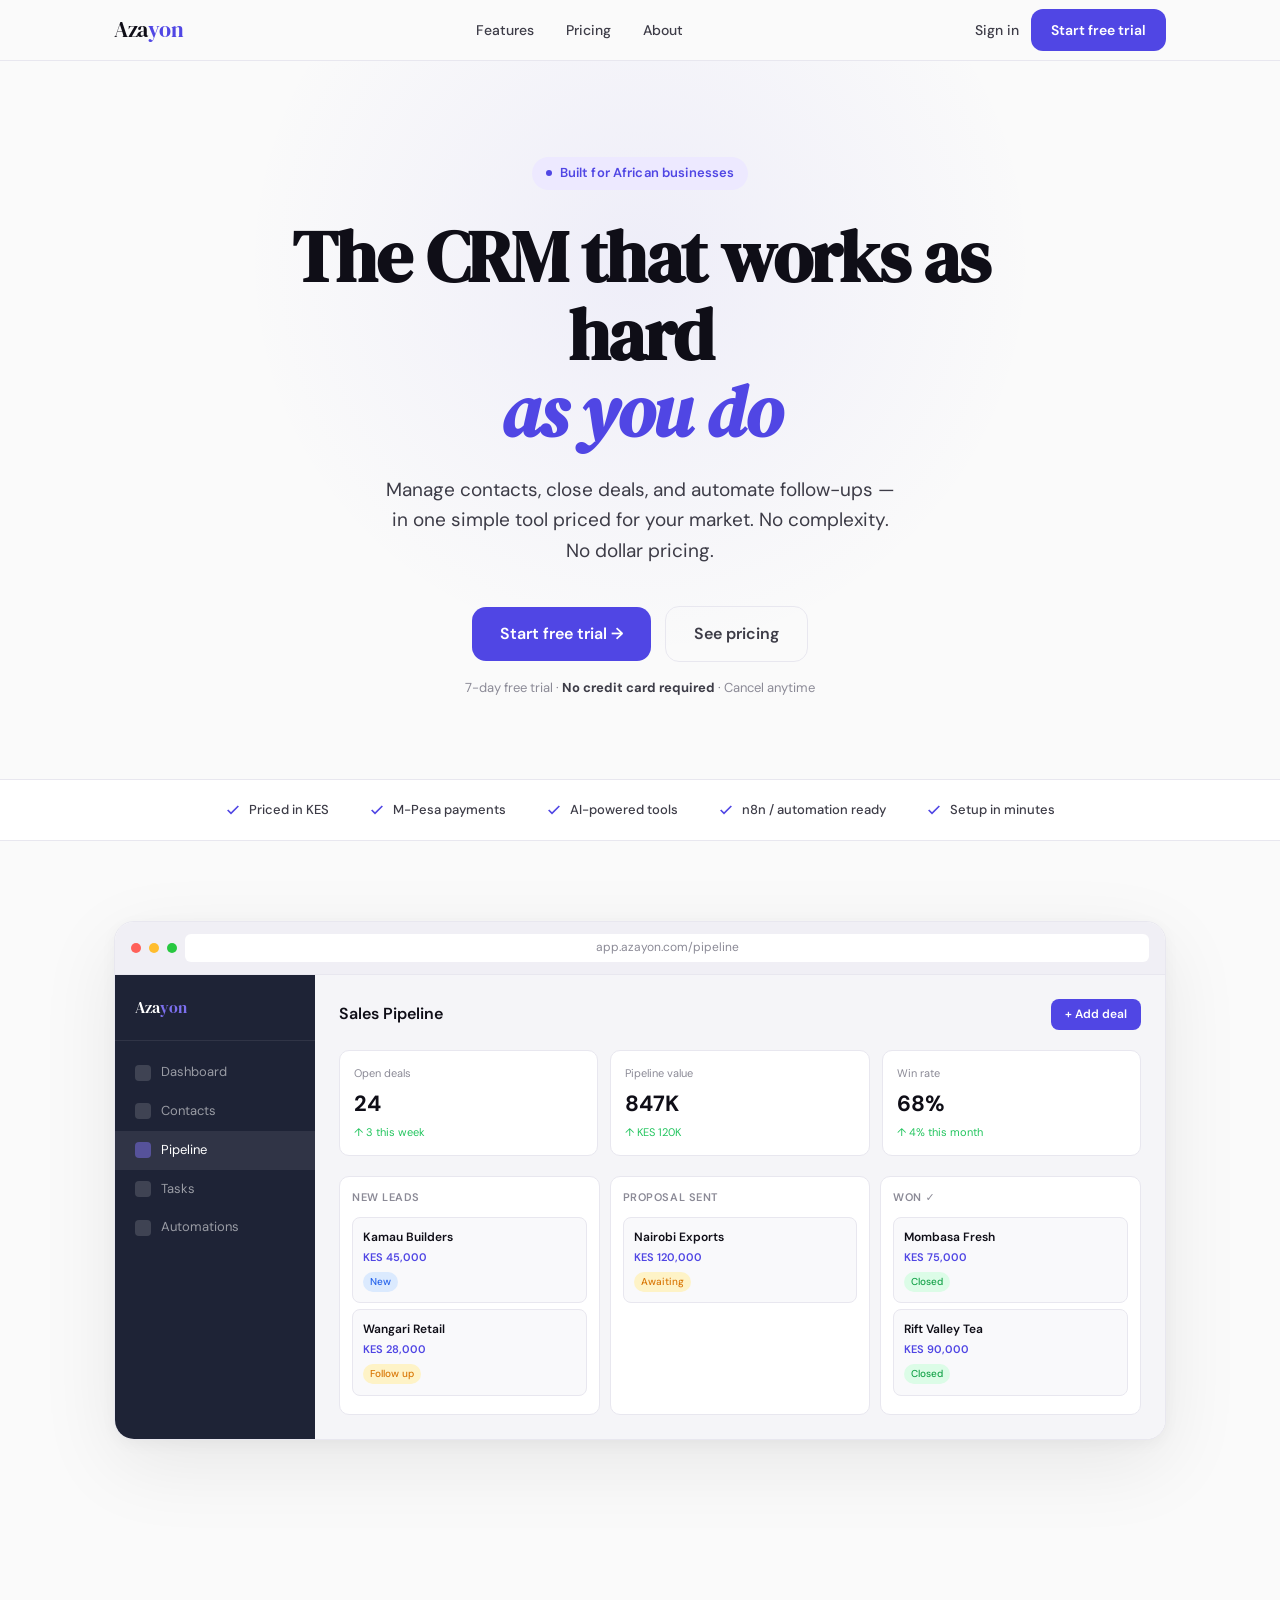
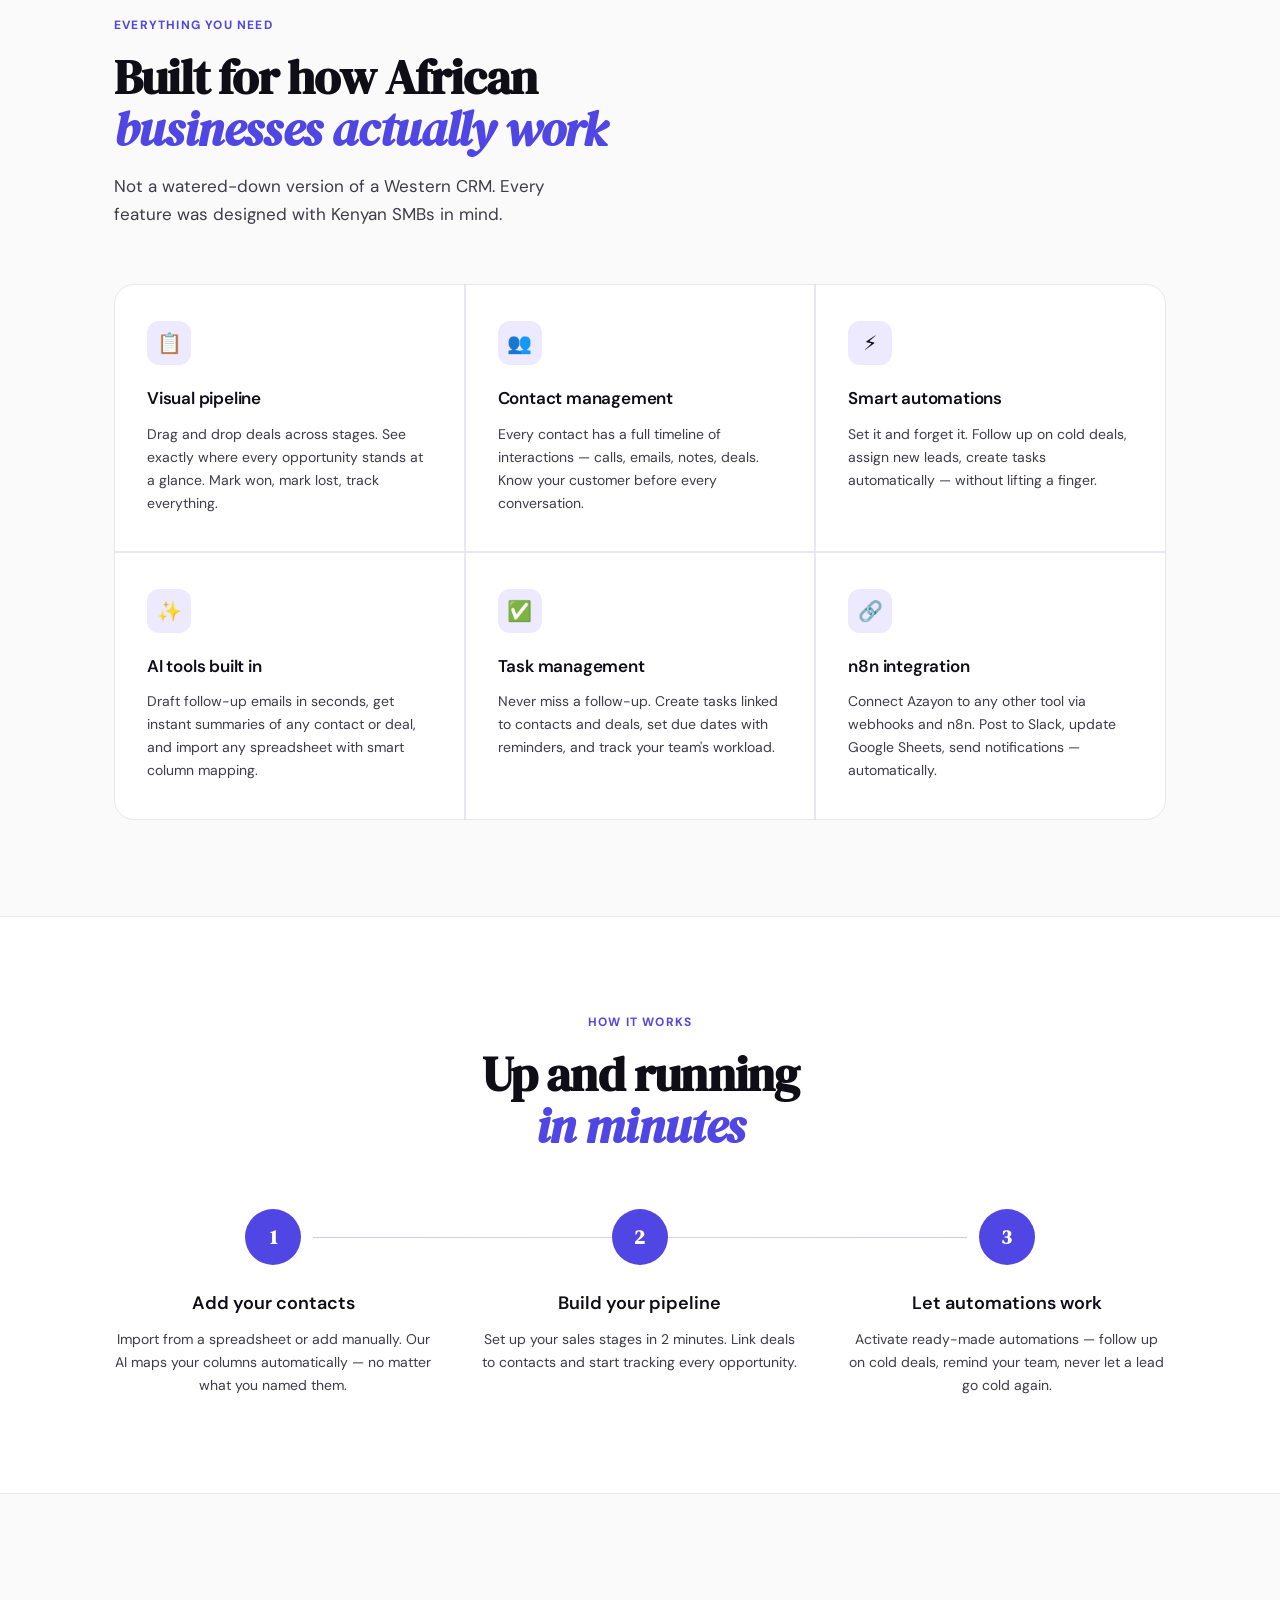
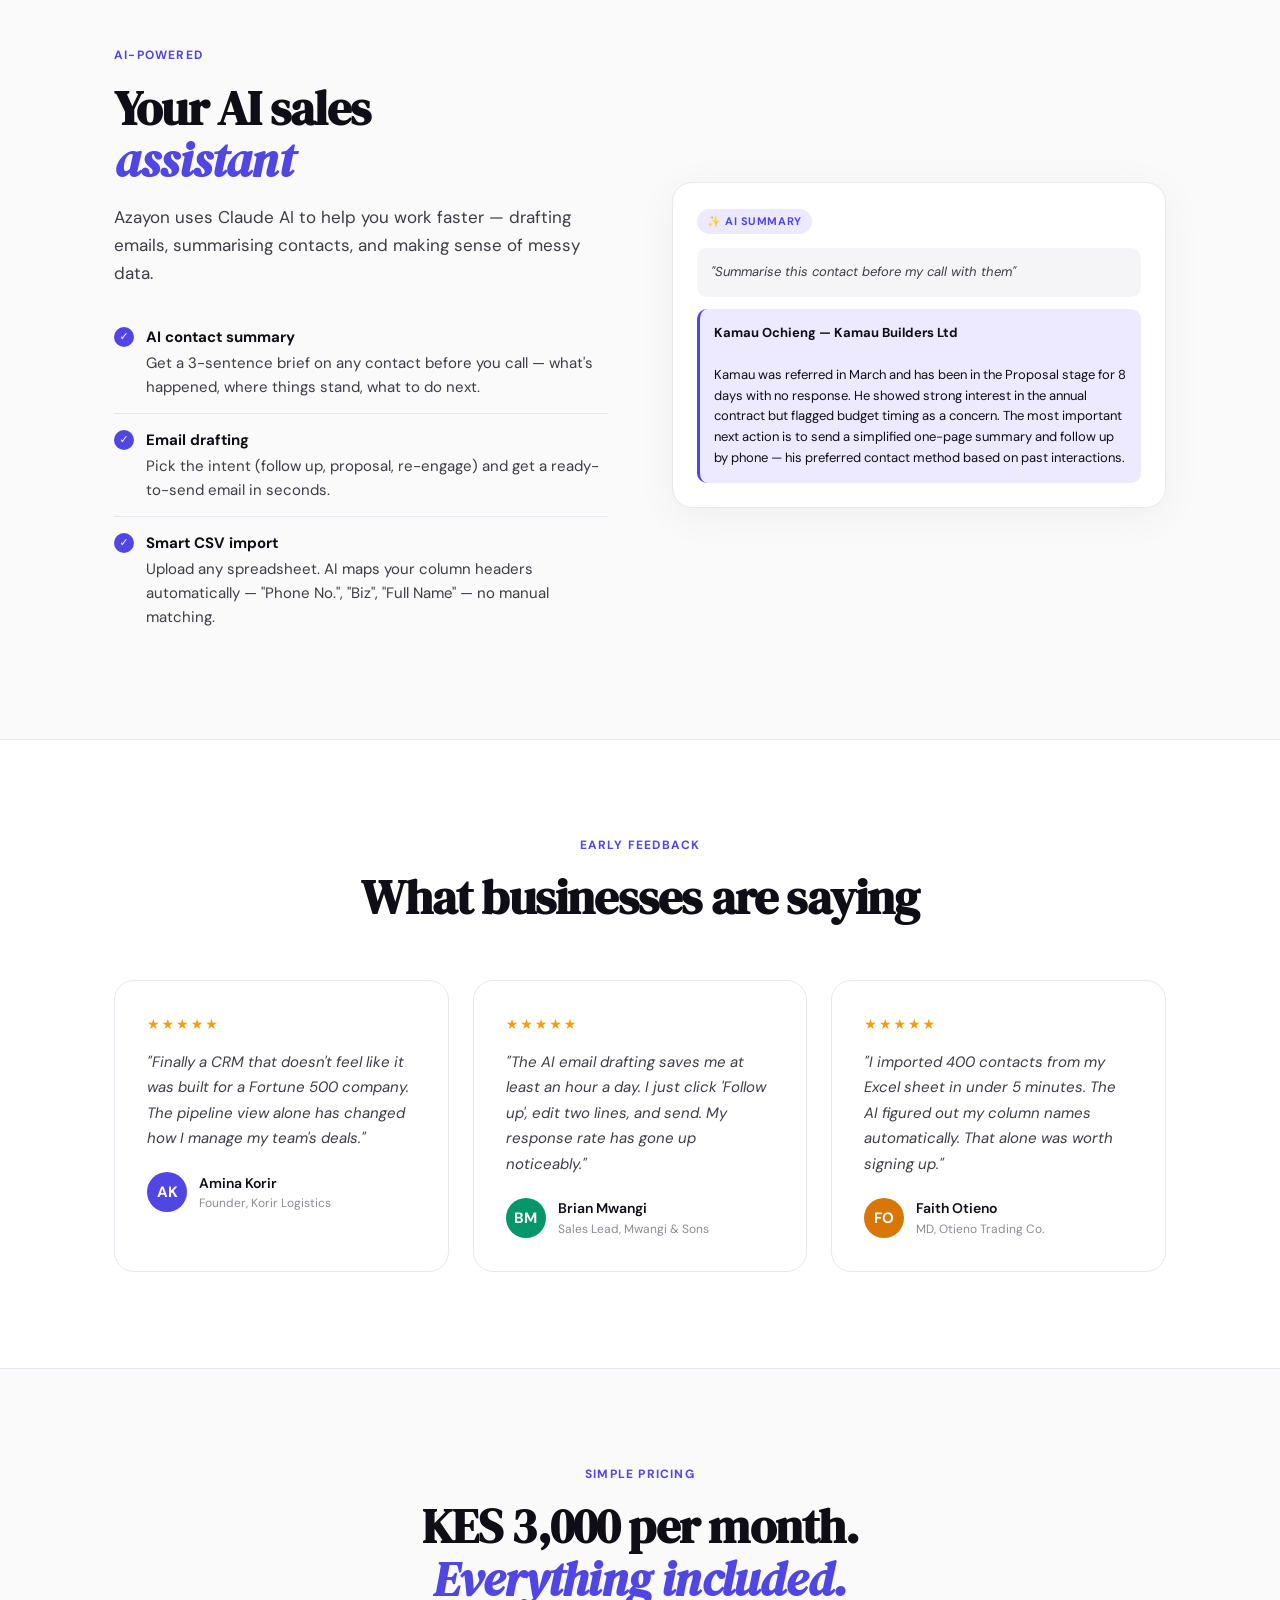
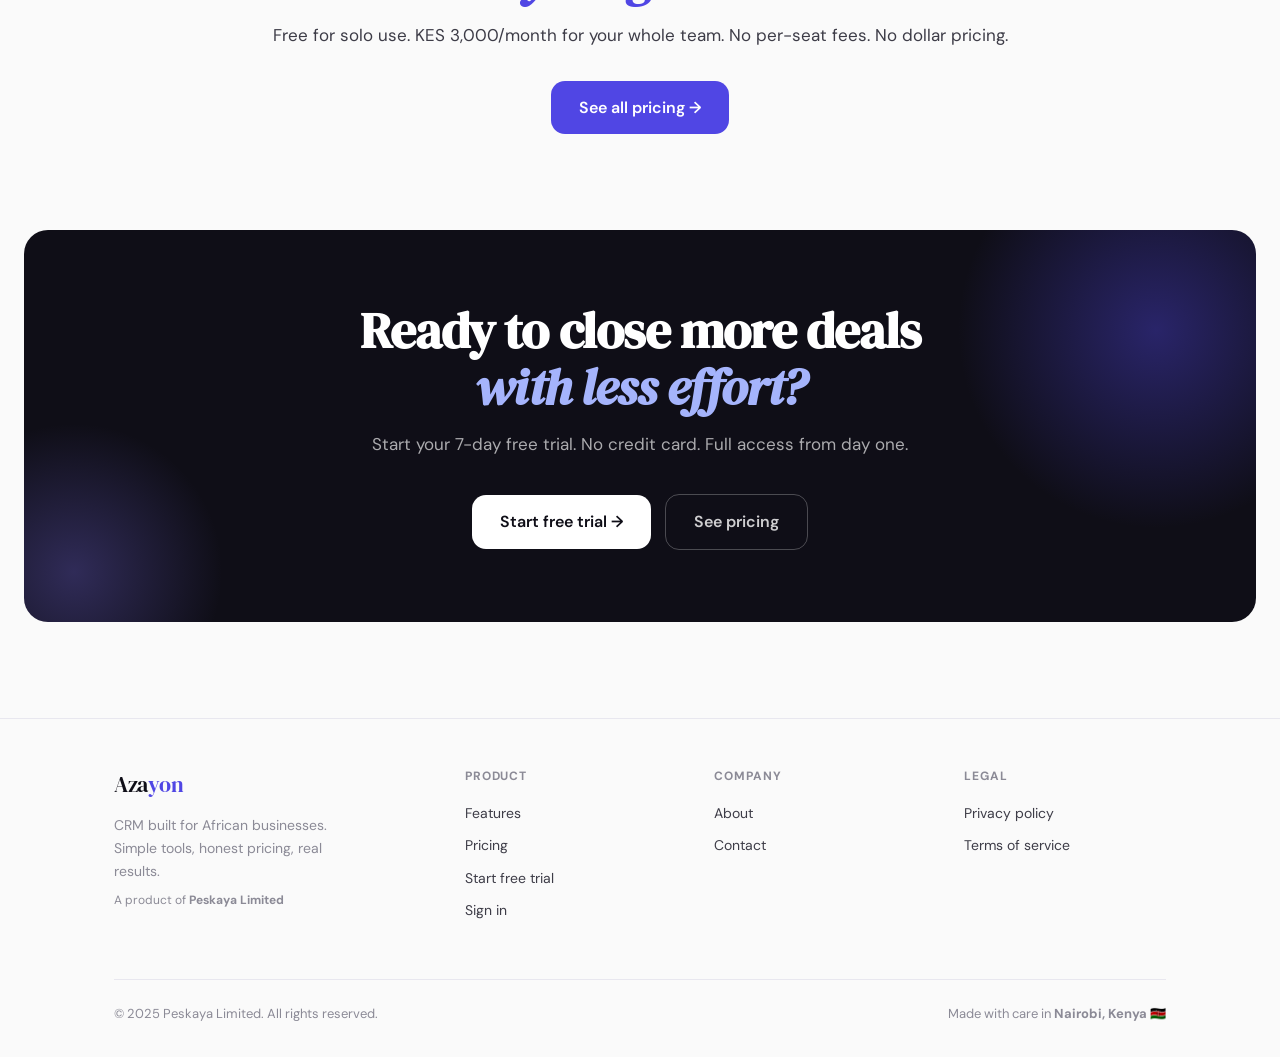
==== commit b2340994: "update ltd to limited" ====
--- a/index.html
+++ b/index.html
@@ -1501,7 +1501,7 @@
     <div class="container">
       <div class="section-label">The team</div>
       <h2 class="section-title">Small team.<br/><em>Big ambition.</em></h2>
-      <p class="section-sub" style="margin-top:16px;margin-bottom:48px">Azayon is built by Peskaya Ltd, a Kenyan technology company. We're a small team obsessed with building tools that actually work for African businesses.</p>
+      <p class="section-sub" style="margin-top:16px;margin-bottom:48px">Azayon is built by Peskaya Limited, a Kenyan technology company. We're a small team obsessed with building tools that actually work for African businesses.</p>
       <div style="display:flex;gap:16px;flex-wrap:wrap">
         <a href="/cdn-cgi/l/email-protection#5e363b3232311e3f243f273130703d3133" class="btn btn-outline btn-lg"><span class="__cf_email__" data-cfemail="8ce4e9e0e0e3ccedf6edf5e3e2a2efe3e1">[email&#160;protected]</span></a>
         <a href="https://app.azayon.com/register" class="btn btn-primary btn-lg">Try Azayon free →</a>
@@ -1528,7 +1528,7 @@
       <div class="footer-brand">
         <a href="#" class="logo" onclick="showPage('home')">Aza<span>yon</span></a>
         <p>CRM built for African businesses. Simple tools, honest pricing, real results.</p>
-        <p style="margin-top:8px;font-size:12px;">A product of <strong>Peskaya Ltd</strong></p>
+        <p style="margin-top:8px;font-size:12px;">A product of <strong>Peskaya Limited</strong></p>
       </div>
       <div class="footer-col">
         <h4>Product</h4>
@@ -1549,7 +1549,7 @@
       </div>
     </div>
     <div class="footer-bottom">
-      <p>© 2025 Peskaya Ltd. All rights reserved.</p>
+      <p>© 2025 Peskaya Limited. All rights reserved.</p>
       <p>Made with care in <strong>Nairobi, Kenya 🇰🇪</strong></p>
     </div>
   </div>
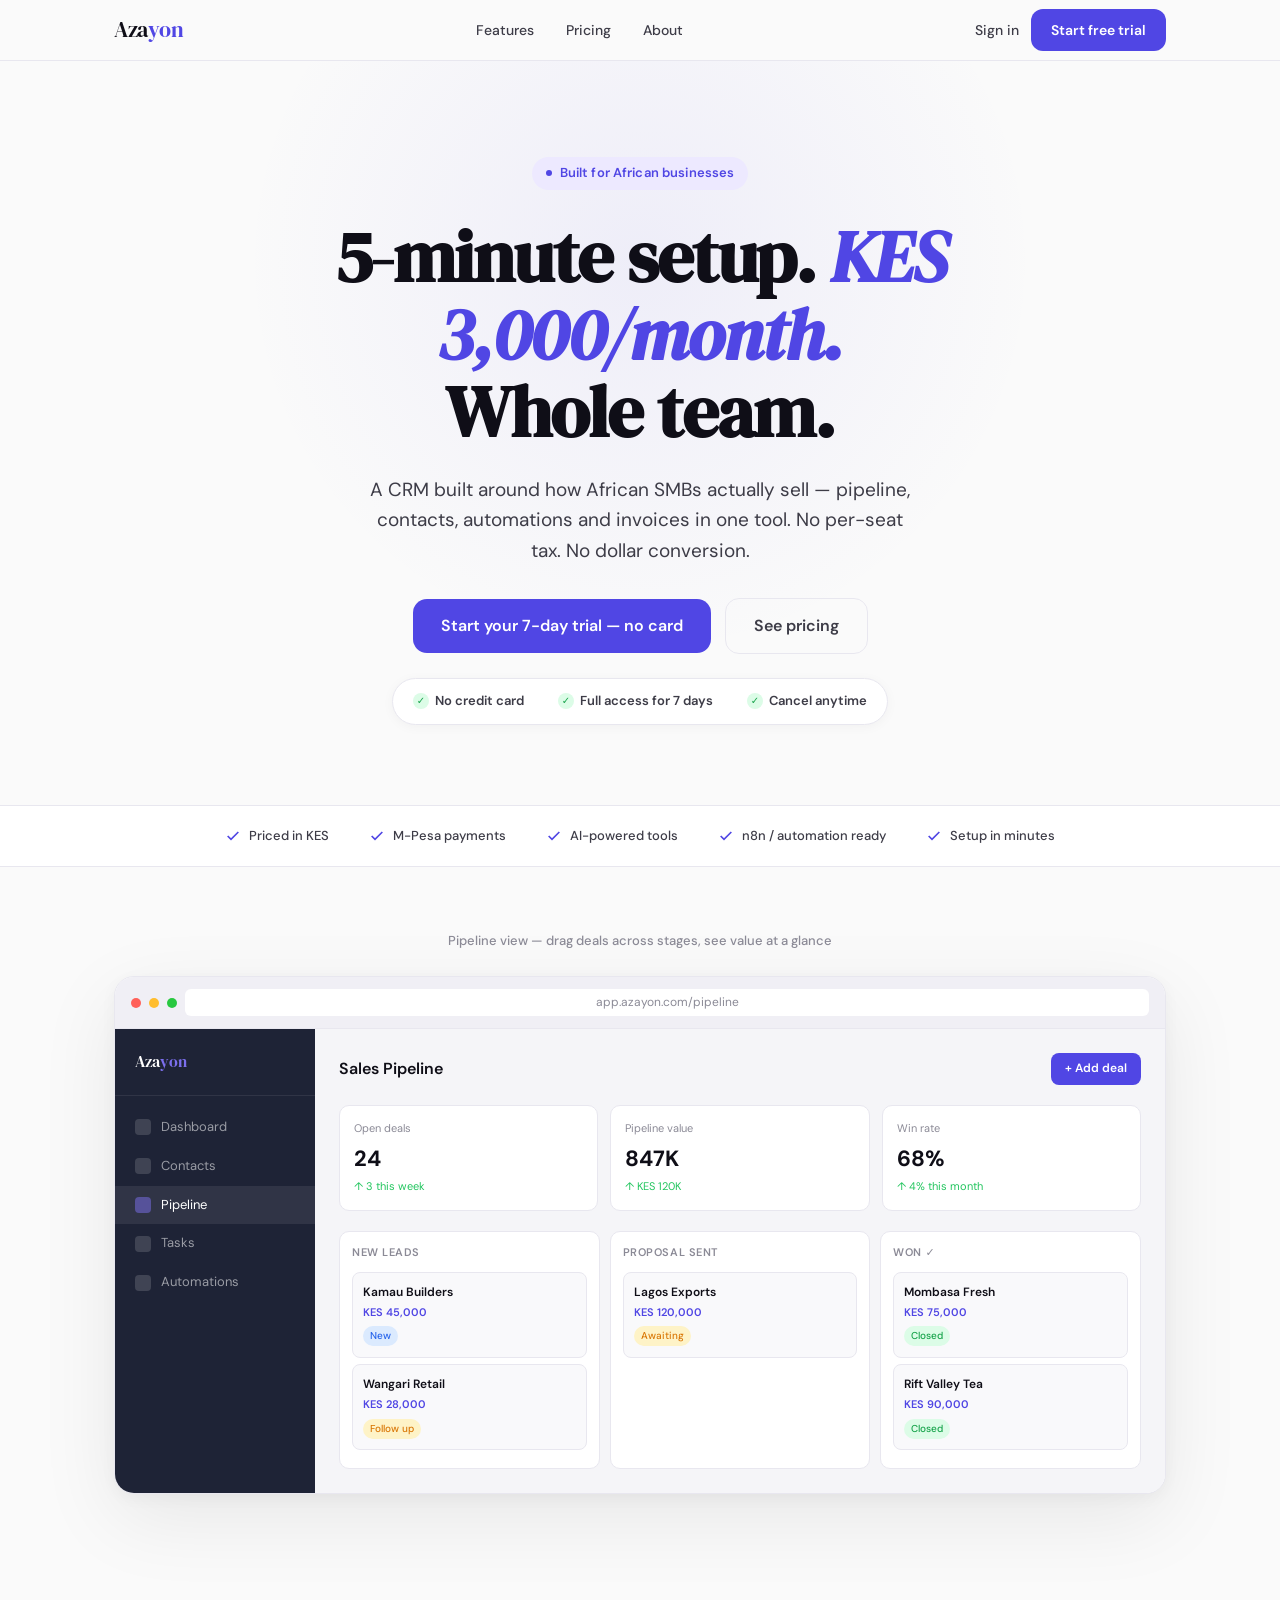
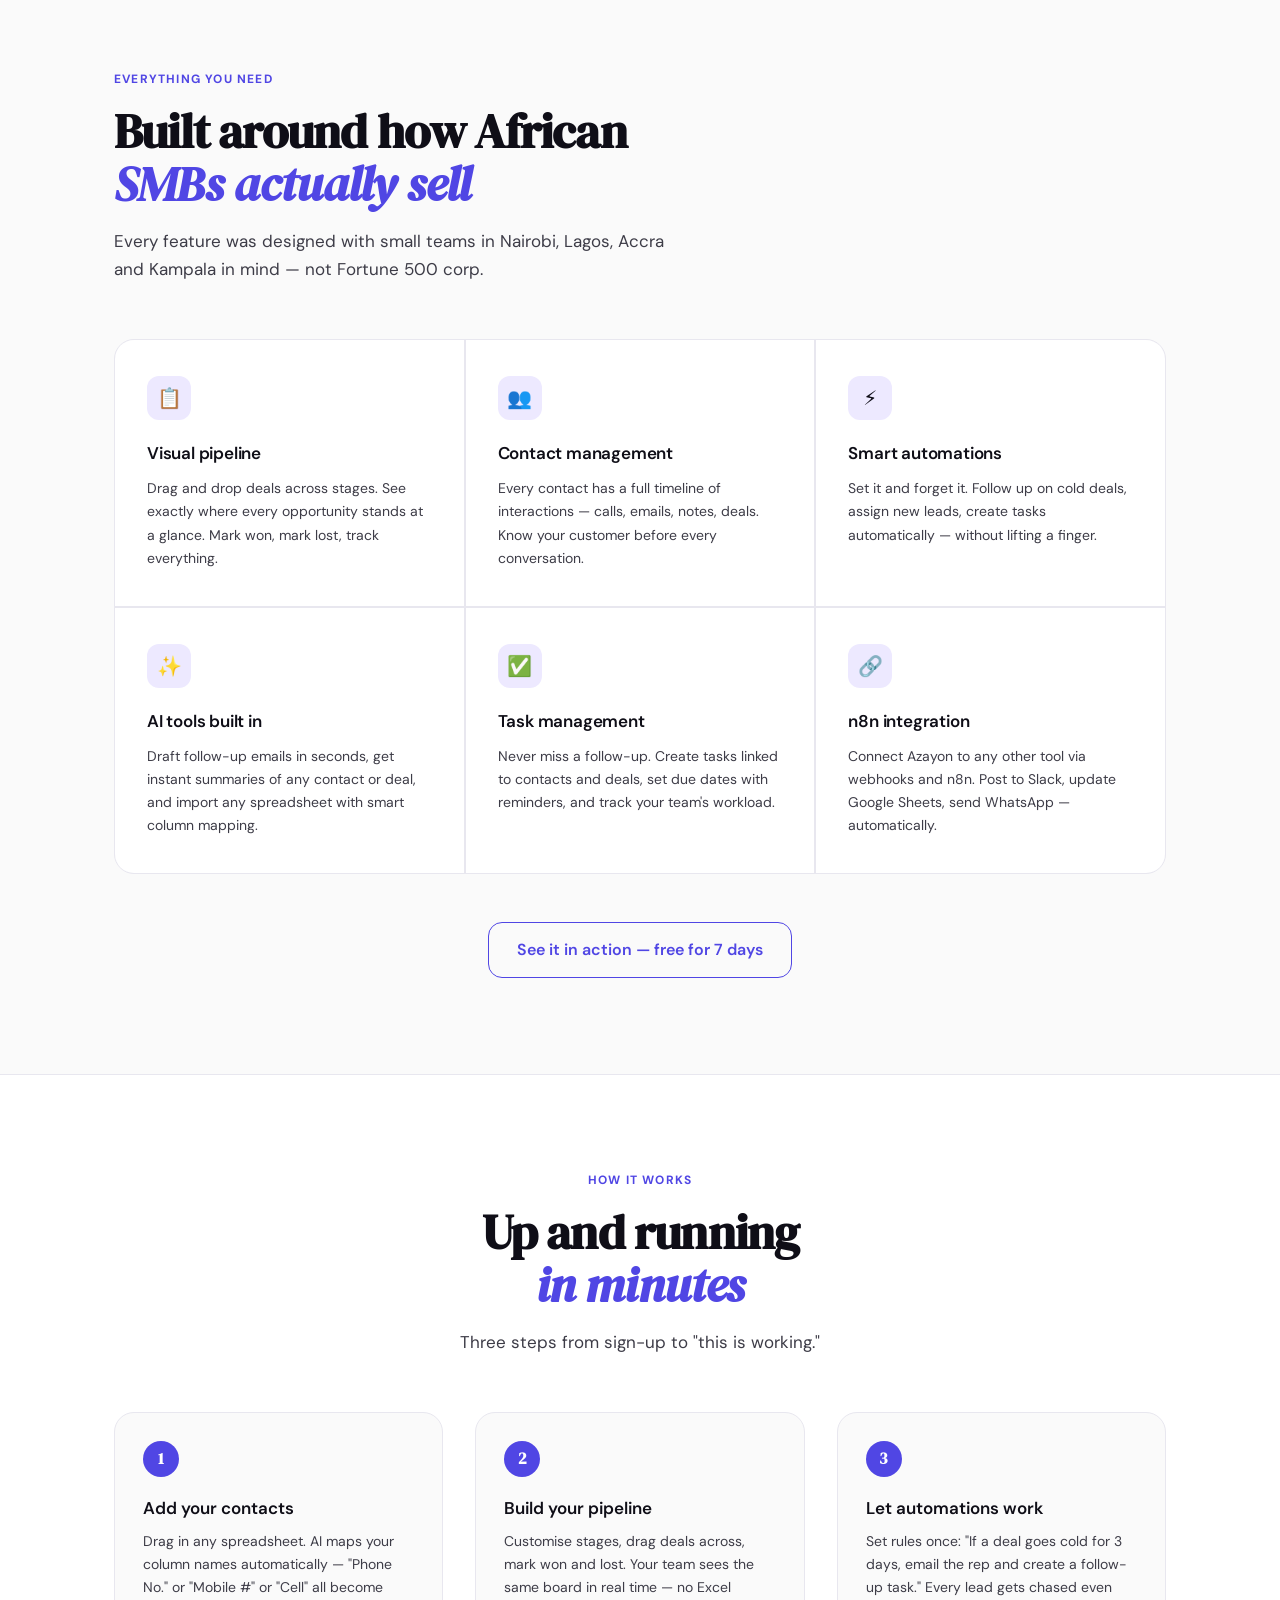
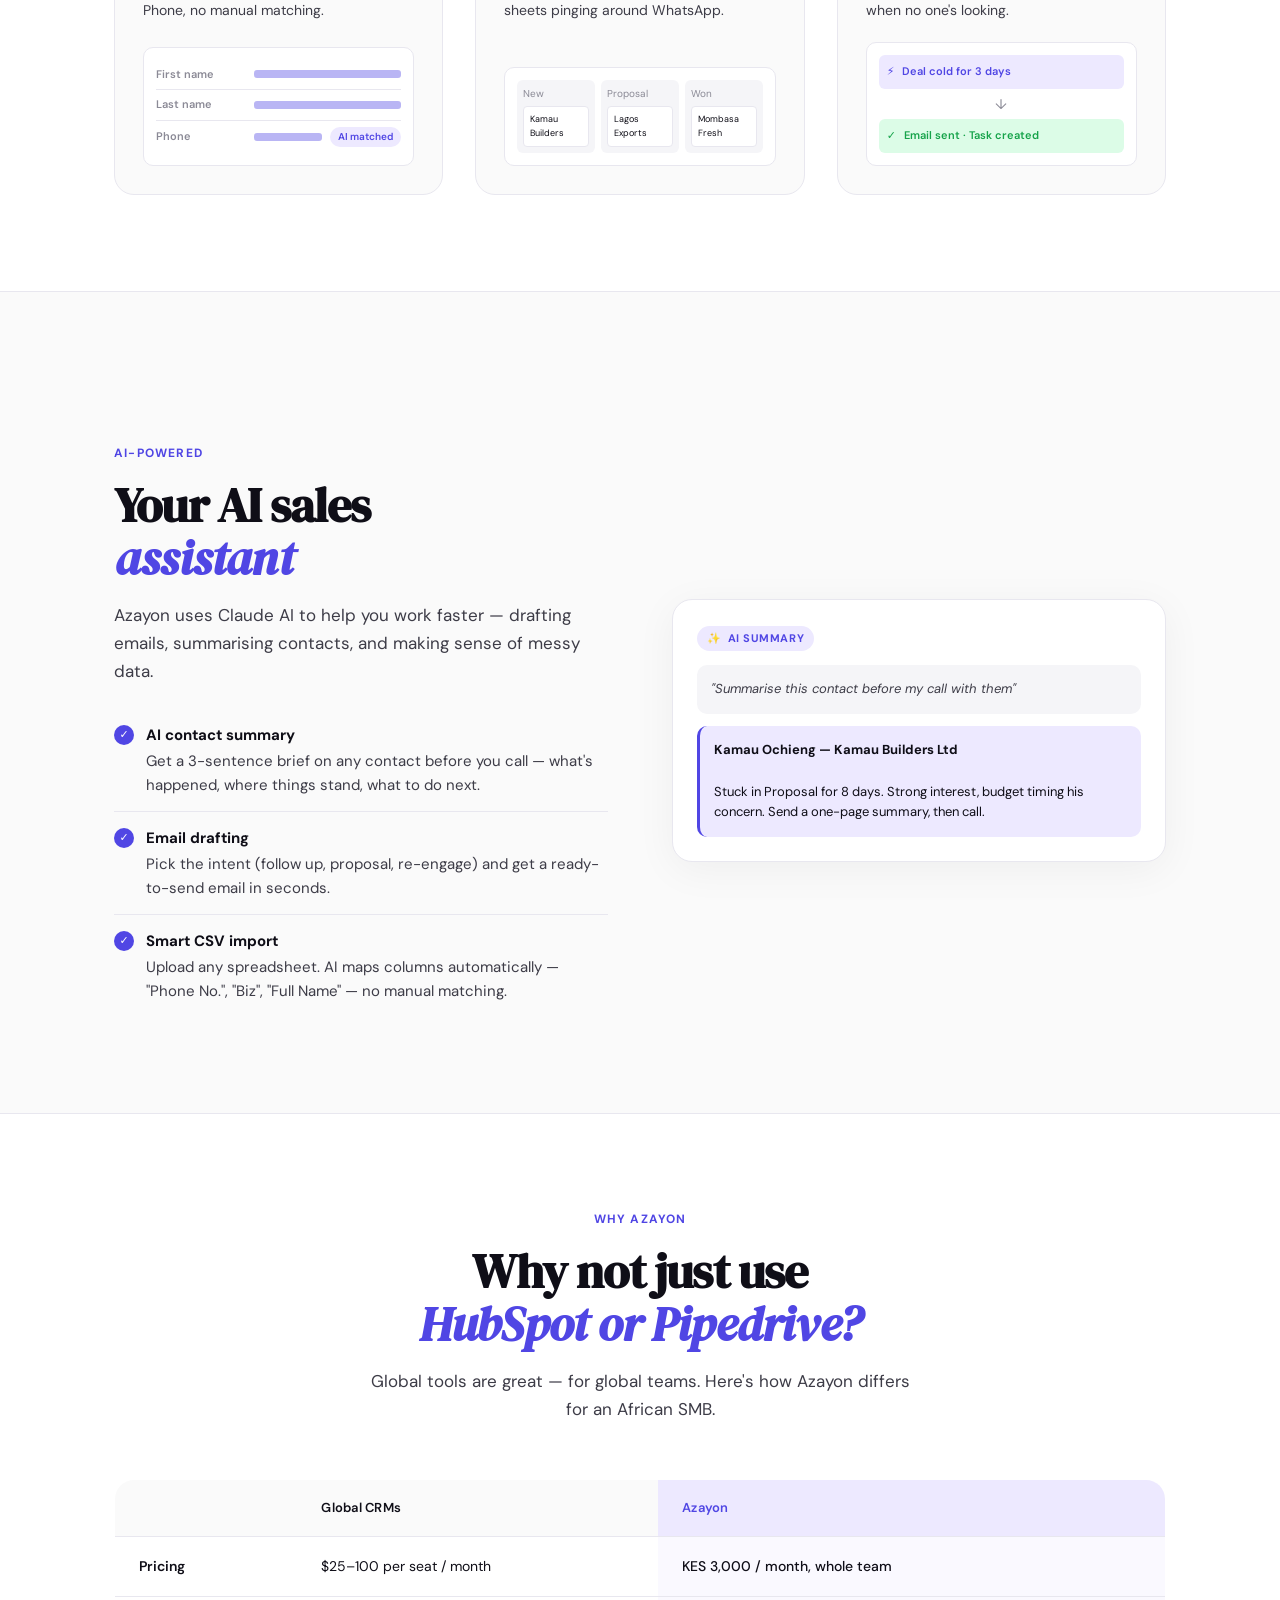
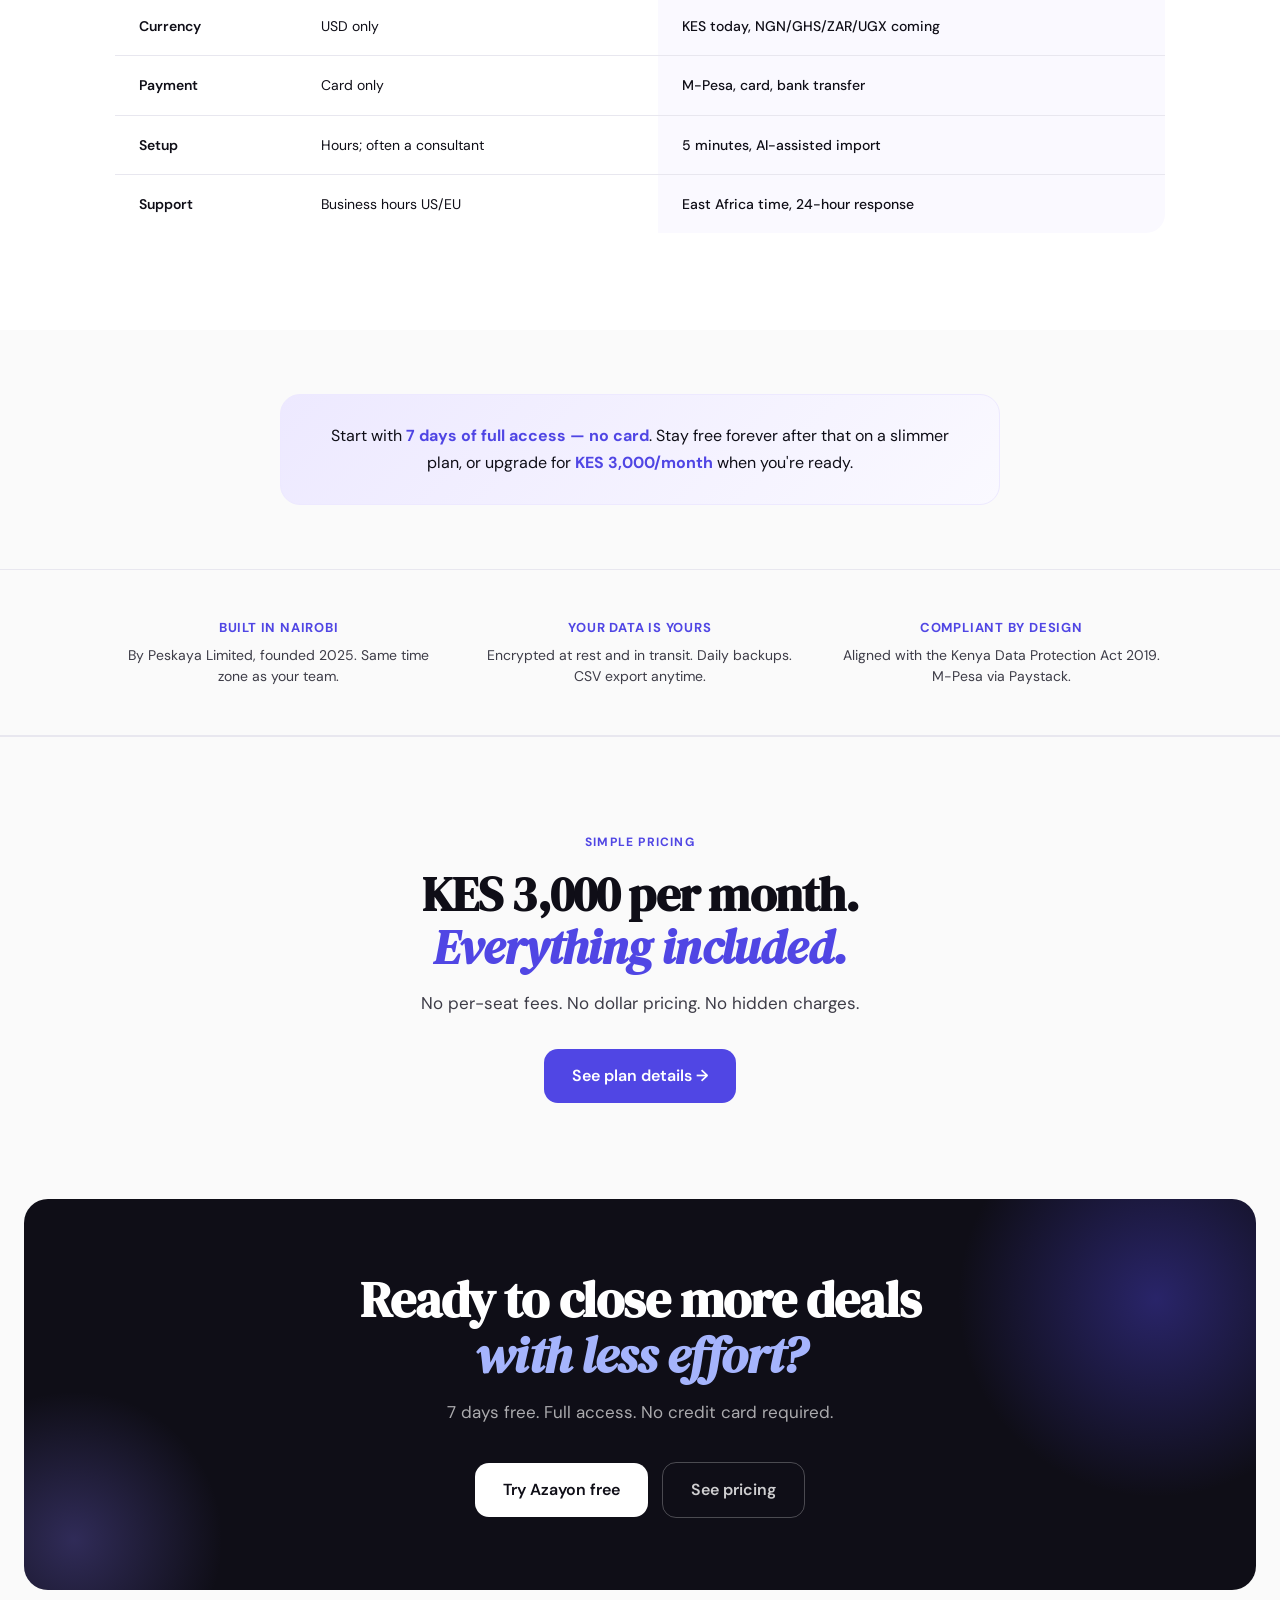
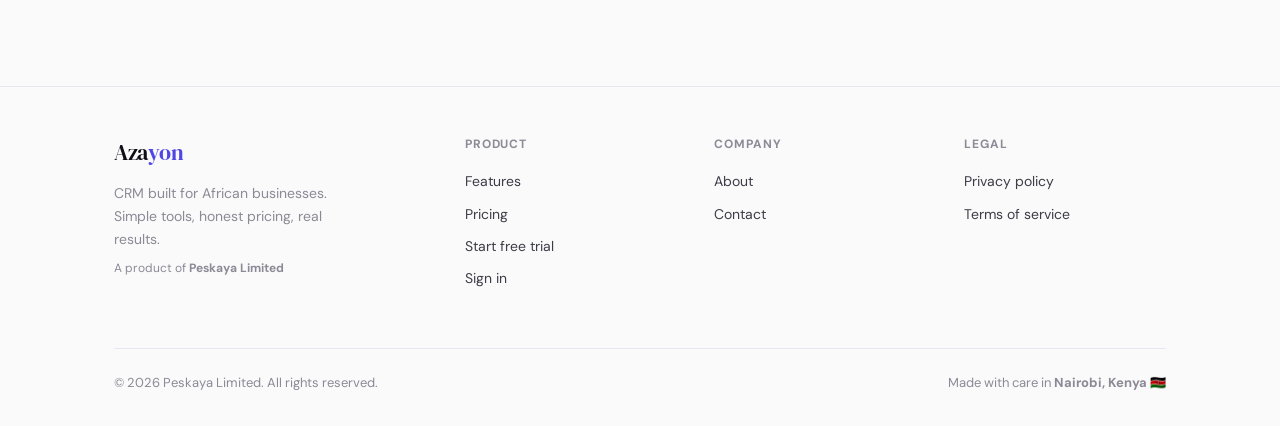
==== commit 3938da48: "adjust landing copy" ====
--- a/index.html
+++ b/index.html
@@ -3,1615 +3,601 @@
 <head>
   <meta charset="UTF-8" />
   <meta name="viewport" content="width=device-width, initial-scale=1.0" />
-  <title>Azayon — CRM built for African businesses</title>
-  <meta name="description" content="The CRM built for African SMBs. Manage contacts, close deals, automate follow-ups — in one simple tool priced for your market." />
+
+  <!-- ─── Primary SEO ────────────────────────────────────────────────────── -->
+  <title>Azayon — CRM built for African businesses | Pipeline, Invoices, Automations</title>
+  <meta name="description" content="A CRM built for African SMBs. Manage contacts, close deals, automate follow-ups — in one simple tool priced for your market. KES 3,000/month for your whole team. 7-day free trial, no credit card." />
+  <meta name="keywords" content="CRM Africa, CRM Kenya, sales CRM, M-Pesa CRM, small business CRM, pipeline management, sales automation, African SaaS, Nairobi CRM" />
+  <meta name="author" content="Peskaya Limited" />
+  <link rel="canonical" href="https://azayon.com/" />
+  <meta name="robots" content="index, follow, max-image-preview:large, max-snippet:-1, max-video-preview:-1" />
+  <meta name="theme-color" content="#5046e4" />
+
+  <!-- ─── Open Graph ─────────────────────────────────────────────────────── -->
+  <meta property="og:type" content="website" />
+  <meta property="og:site_name" content="Azayon" />
+  <meta property="og:title" content="Azayon — CRM built for African businesses" />
+  <meta property="og:description" content="Manage contacts, close deals, automate follow-ups. KES 3,000/month for your whole team. 7-day free trial, no credit card." />
+  <meta property="og:url" content="https://azayon.com/" />
+  <meta property="og:locale" content="en_KE" />
+  <meta property="og:image" content="https://azayon.com/og-image.png" />
+  <meta property="og:image:width" content="1200" />
+  <meta property="og:image:height" content="630" />
+  <meta property="og:image:alt" content="Azayon — the CRM built for African small businesses" />
+
+  <!-- ─── Twitter Card ───────────────────────────────────────────────────── -->
+  <meta name="twitter:card" content="summary_large_image" />
+  <meta name="twitter:title" content="Azayon — CRM built for African businesses" />
+  <meta name="twitter:description" content="KES 3,000/month for your whole team. 7-day free trial, no credit card." />
+  <meta name="twitter:image" content="https://azayon.com/og-image.png" />
+  <meta name="twitter:image:alt" content="Azayon — the CRM built for African small businesses" />
+
+  <!-- ─── Icons ──────────────────────────────────────────────────────────── -->
+  <link rel="icon" type="image/svg+xml" href="/favicon.svg" />
+  <link rel="apple-touch-icon" href="/apple-touch-icon.png" />
+
+  <!-- ─── Structured data — Organization, WebSite, SoftwareApplication ──── -->
+  <!-- The FAQPage schema lives on /pricing where the FAQ content is. -->
+  <script type="application/ld+json">
+  {
+    "@context": "https://schema.org",
+    "@type": "Organization",
+    "name": "Azayon",
+    "legalName": "Peskaya Limited",
+    "url": "https://azayon.com/",
+    "logo": "https://azayon.com/logo.png",
+    "description": "Azayon is a CRM built for African small businesses — pipeline, invoices and automations in one simple tool.",
+    "foundingDate": "2025",
+    "foundingLocation": {
+      "@type": "Place",
+      "address": {
+        "@type": "PostalAddress",
+        "addressLocality": "Nairobi",
+        "addressCountry": "KE"
+      }
+    },
+    "contactPoint": [{
+      "@type": "ContactPoint",
+      "email": "hello@azayon.com",
+      "contactType": "customer support",
+      "areaServed": ["KE", "UG", "TZ", "RW", "NG", "GH", "ZA"],
+      "availableLanguage": ["en"]
+    }],
+    "sameAs": []
+  }
+  </script>
+
+  <script type="application/ld+json">
+  {
+    "@context": "https://schema.org",
+    "@type": "WebSite",
+    "name": "Azayon",
+    "url": "https://azayon.com/",
+    "inLanguage": "en",
+    "publisher": { "@type": "Organization", "name": "Azayon", "url": "https://azayon.com/" }
+  }
+  </script>
+
+  <script type="application/ld+json">
+  {
+    "@context": "https://schema.org",
+    "@type": "SoftwareApplication",
+    "name": "Azayon CRM",
+    "applicationCategory": "BusinessApplication",
+    "applicationSubCategory": "CRM",
+    "operatingSystem": "Web, iOS, Android",
+    "url": "https://azayon.com/",
+    "description": "A CRM built for African SMBs — visual pipeline, contact management, smart automations, AI tools, task management and n8n integration.",
+    "softwareVersion": "1.0",
+    "publisher": { "@type": "Organization", "name": "Peskaya Limited", "url": "https://azayon.com/" },
+    "featureList": [
+      "Visual pipeline (Kanban)",
+      "Contact management",
+      "Smart automations",
+      "AI tools (built in)",
+      "Task management",
+      "n8n integration",
+      "Invoices & documents",
+      "M-Pesa, card and bank-transfer payments via Paystack"
+    ],
+    "offers": [
+      {
+        "@type": "Offer",
+        "name": "Growth (monthly)",
+        "price": "3000",
+        "priceCurrency": "KES",
+        "availability": "https://schema.org/InStock",
+        "url": "https://app.azayon.com/register"
+      },
+      {
+        "@type": "Offer",
+        "name": "Growth (annual)",
+        "price": "25000",
+        "priceCurrency": "KES",
+        "availability": "https://schema.org/InStock",
+        "url": "https://app.azayon.com/register"
+      }
+    ]
+  }
+  </script>
+
   <link rel="preconnect" href="https://fonts.googleapis.com" />
   <link rel="preconnect" href="https://fonts.gstatic.com" crossorigin />
-  <link href="https://fonts.googleapis.com/css2?family=DM+Serif+Display:ital@0;1&family=DM+Sans:ital,opsz,wght@0,9..40,300;0,9..40,400;0,9..40,500;0,9..40,600;1,9..40,300&display=swap" rel="stylesheet" />
-
-  <style>
-    *, *::before, *::after { box-sizing: border-box; margin: 0; padding: 0; }
-
-    :root {
-      --purple: #5046e4;
-      --purple-light: #ede9ff;
-      --purple-mid: #7c6fee;
-      --ink: #0f0e17;
-      --ink-soft: #3d3c47;
-      --ink-muted: #8b8a96;
-      --border: #e8e7ef;
-      --bg: #fafafa;
-      --white: #ffffff;
-      --serif: 'DM Serif Display', Georgia, serif;
-      --sans: 'DM Sans', system-ui, sans-serif;
-      --radius: 12px;
-      --radius-lg: 20px;
-    }
-
-    html { scroll-behavior: smooth; }
-
-    body {
-      font-family: var(--sans);
-      background: var(--bg);
-      color: var(--ink);
-      line-height: 1.6;
-      -webkit-font-smoothing: antialiased;
-    }
-
-    /* ── UTILS ── */
-    .container { max-width: 1100px; margin: 0 auto; padding: 0 24px; }
-    .sr-only { position: absolute; width: 1px; height: 1px; overflow: hidden; clip: rect(0,0,0,0); }
-
-    /* ── ANIMATIONS ── */
-    @keyframes fadeUp {
-      from { opacity: 0; transform: translateY(24px); }
-      to   { opacity: 1; transform: translateY(0); }
-    }
-    @keyframes fadeIn {
-      from { opacity: 0; }
-      to   { opacity: 1; }
-    }
-    @keyframes float {
-      0%, 100% { transform: translateY(0px); }
-      50%       { transform: translateY(-8px); }
-    }
-    .anim-1 { animation: fadeUp 0.7s ease both; }
-    .anim-2 { animation: fadeUp 0.7s 0.12s ease both; }
-    .anim-3 { animation: fadeUp 0.7s 0.24s ease both; }
-    .anim-4 { animation: fadeUp 0.7s 0.36s ease both; }
-    .anim-fade { animation: fadeIn 1s ease both; }
-
-    /* ── NAV ── */
-    nav {
-      position: sticky;
-      top: 0;
-      z-index: 100;
-      background: rgba(250,250,250,0.9);
-      backdrop-filter: blur(12px);
-      border-bottom: 1px solid var(--border);
-    }
-    .nav-inner {
-      display: flex;
-      align-items: center;
-      justify-content: space-between;
-      height: 60px;
-    }
-    .logo {
-      font-family: var(--serif);
-      font-size: 22px;
-      color: var(--ink);
-      text-decoration: none;
-      letter-spacing: -0.3px;
-    }
-    .logo span { color: var(--purple); }
-    .nav-links {
-      display: flex;
-      align-items: center;
-      gap: 32px;
-      list-style: none;
-    }
-    .nav-links a {
-      font-size: 14px;
-      font-weight: 500;
-      color: var(--ink-soft);
-      text-decoration: none;
-      transition: color 0.2s;
-    }
-    .nav-links a:hover { color: var(--ink); }
-    .nav-cta {
-      display: flex;
-      align-items: center;
-      gap: 12px;
-    }
-    .nav-login {
-      font-size: 14px;
-      font-weight: 500;
-      color: var(--ink-soft);
-      text-decoration: none;
-      transition: color 0.2s;
-    }
-    .nav-login:hover { color: var(--ink); }
-    .btn {
-      display: inline-flex;
-      align-items: center;
-      gap: 8px;
-      padding: 10px 20px;
-      border-radius: var(--radius);
-      font-family: var(--sans);
-      font-size: 14px;
-      font-weight: 600;
-      text-decoration: none;
-      cursor: pointer;
-      transition: all 0.2s;
-      border: none;
-    }
-    .btn-primary {
-      background: var(--purple);
-      color: #fff;
-    }
-    .btn-primary:hover {
-      background: #3f35c8;
-      transform: translateY(-1px);
-      box-shadow: 0 4px 20px rgba(80,70,228,0.3);
-    }
-    .btn-outline {
-      background: transparent;
-      color: var(--purple);
-      border: 1.5px solid var(--purple);
-    }
-    .btn-outline:hover {
-      background: var(--purple-light);
-    }
-    .btn-lg {
-      padding: 14px 28px;
-      font-size: 16px;
-      border-radius: 14px;
-    }
-    .btn-ghost {
-      background: transparent;
-      color: var(--ink-soft);
-      border: 1.5px solid var(--border);
-    }
-    .btn-ghost:hover {
-      border-color: var(--ink-soft);
-      color: var(--ink);
-    }
-    .hamburger { display: none; cursor: pointer; background: none; border: none; padding: 4px; }
-    .hamburger span {
-      display: block;
-      width: 22px;
-      height: 2px;
-      background: var(--ink);
-      margin: 5px 0;
-      transition: all 0.3s;
-      border-radius: 2px;
-    }
-
-    /* ── HERO ── */
-    .hero {
-      padding: 96px 0 80px;
-      text-align: center;
-      position: relative;
-      overflow: hidden;
-    }
-    .hero::before {
-      content: '';
-      position: absolute;
-      top: -200px;
-      left: 50%;
-      transform: translateX(-50%);
-      width: 800px;
-      height: 800px;
-      background: radial-gradient(circle, rgba(80,70,228,0.07) 0%, transparent 70%);
-      pointer-events: none;
-    }
-    .hero-eyebrow {
-      display: inline-flex;
-      align-items: center;
-      gap: 8px;
-      background: var(--purple-light);
-      color: var(--purple);
-      font-size: 13px;
-      font-weight: 600;
-      padding: 6px 14px;
-      border-radius: 100px;
-      margin-bottom: 28px;
-      letter-spacing: 0.01em;
-    }
-    .hero-eyebrow::before {
-      content: '';
-      width: 6px;
-      height: 6px;
-      background: var(--purple);
-      border-radius: 50%;
-      animation: pulse 2s ease infinite;
-    }
-    @keyframes pulse {
-      0%, 100% { opacity: 1; transform: scale(1); }
-      50% { opacity: 0.5; transform: scale(0.8); }
-    }
-    .hero h1 {
-      font-family: var(--serif);
-      font-size: clamp(42px, 6vw, 72px);
-      line-height: 1.08;
-      letter-spacing: -1.5px;
-      color: var(--ink);
-      max-width: 780px;
-      margin: 0 auto 24px;
-    }
-    .hero h1 em {
-      font-style: italic;
-      color: var(--purple);
-    }
-    .hero-sub {
-      font-size: clamp(16px, 2vw, 19px);
-      color: var(--ink-soft);
-      max-width: 520px;
-      margin: 0 auto 40px;
-      font-weight: 400;
-      line-height: 1.6;
-    }
-    .hero-actions {
-      display: flex;
-      align-items: center;
-      justify-content: center;
-      gap: 14px;
-      flex-wrap: wrap;
-    }
-    .hero-note {
-      margin-top: 16px;
-      font-size: 13px;
-      color: var(--ink-muted);
-    }
-    .hero-note strong { color: var(--ink-soft); }
-
-    /* ── SOCIAL PROOF STRIP ── */
-    .proof-strip {
-      border-top: 1px solid var(--border);
-      border-bottom: 1px solid var(--border);
-      padding: 20px 0;
-      background: var(--white);
-    }
-    .proof-inner {
-      display: flex;
-      align-items: center;
-      justify-content: center;
-      gap: 40px;
-      flex-wrap: wrap;
-    }
-    .proof-item {
-      display: flex;
-      align-items: center;
-      gap: 8px;
-      font-size: 13px;
-      color: var(--ink-soft);
-      font-weight: 500;
-    }
-    .proof-item svg { color: var(--purple); flex-shrink: 0; }
-
-    /* ── APP PREVIEW ── */
-    .preview-section { padding: 80px 0; }
-    .preview-wrap {
-      background: var(--white);
-      border: 1px solid var(--border);
-      border-radius: var(--radius-lg);
-      overflow: hidden;
-      box-shadow: 0 24px 80px rgba(0,0,0,0.08), 0 4px 16px rgba(0,0,0,0.04);
-      animation: float 6s ease-in-out infinite;
-    }
-    .preview-bar {
-      background: #f0eff5;
-      padding: 12px 16px;
-      display: flex;
-      align-items: center;
-      gap: 8px;
-      border-bottom: 1px solid var(--border);
-    }
-    .dot { width: 10px; height: 10px; border-radius: 50%; }
-    .dot-r { background: #ff6059; }
-    .dot-y { background: #ffbd2e; }
-    .dot-g { background: #28c840; }
-    .preview-url {
-      flex: 1;
-      background: var(--white);
-      border-radius: 6px;
-      padding: 4px 12px;
-      font-size: 12px;
-      color: var(--ink-muted);
-      text-align: center;
-    }
-    .preview-body {
-      display: grid;
-      grid-template-columns: 200px 1fr;
-      min-height: 380px;
-    }
-    .preview-sidebar {
-      background: #1e2336;
-      padding: 20px 0;
-    }
-    .ps-logo {
-      padding: 0 20px 20px;
-      font-family: var(--serif);
-      font-size: 16px;
-      color: #fff;
-      border-bottom: 1px solid rgba(255,255,255,0.08);
-      margin-bottom: 12px;
-    }
-    .ps-logo span { color: #7c6fee; }
-    .ps-item {
-      display: flex;
-      align-items: center;
-      gap: 10px;
-      padding: 9px 20px;
-      font-size: 13px;
-      color: rgba(255,255,255,0.55);
-      cursor: pointer;
-      transition: all 0.15s;
-    }
-    .ps-item.active {
-      color: #fff;
-      background: rgba(255,255,255,0.08);
-    }
-    .ps-icon {
-      width: 16px;
-      height: 16px;
-      border-radius: 4px;
-      background: rgba(255,255,255,0.15);
-      flex-shrink: 0;
-    }
-    .ps-icon.purple { background: rgba(124,111,238,0.5); }
-    .preview-main { padding: 24px; background: #f5f5f8; }
-    .pm-header {
-      display: flex;
-      align-items: center;
-      justify-content: space-between;
-      margin-bottom: 20px;
-    }
-    .pm-title { font-size: 16px; font-weight: 600; color: var(--ink); }
-    .pm-btn {
-      background: var(--purple);
-      color: #fff;
-      font-size: 12px;
-      font-weight: 600;
-      padding: 6px 14px;
-      border-radius: 8px;
-    }
-    .pm-stats {
-      display: grid;
-      grid-template-columns: repeat(3, 1fr);
-      gap: 12px;
-      margin-bottom: 20px;
-    }
-    .stat-card {
-      background: var(--white);
-      border: 1px solid var(--border);
-      border-radius: 10px;
-      padding: 14px;
-    }
-    .stat-label { font-size: 11px; color: var(--ink-muted); margin-bottom: 4px; }
-    .stat-value { font-size: 22px; font-weight: 700; color: var(--ink); }
-    .stat-sub { font-size: 11px; color: #22c55e; margin-top: 2px; }
-    .pm-pipeline {
-      display: grid;
-      grid-template-columns: repeat(3, 1fr);
-      gap: 10px;
-    }
-    .pipe-col {
-      background: var(--white);
-      border: 1px solid var(--border);
-      border-radius: 10px;
-      padding: 12px;
-    }
-    .pipe-col-title {
-      font-size: 11px;
-      font-weight: 600;
-      color: var(--ink-muted);
-      text-transform: uppercase;
-      letter-spacing: 0.05em;
-      margin-bottom: 10px;
-    }
-    .pipe-card {
-      background: #f9f9fb;
-      border: 1px solid var(--border);
-      border-radius: 8px;
-      padding: 10px;
-      margin-bottom: 6px;
-    }
-    .pipe-card-name { font-size: 12px; font-weight: 600; color: var(--ink); }
-    .pipe-card-val { font-size: 11px; color: var(--purple); font-weight: 600; margin-top: 2px; }
-    .pipe-card-tag {
-      display: inline-block;
-      font-size: 10px;
-      padding: 2px 7px;
-      border-radius: 100px;
-      margin-top: 5px;
-      font-weight: 500;
-    }
-    .tag-green { background: #dcfce7; color: #16a34a; }
-    .tag-amber { background: #fef3c7; color: #d97706; }
-    .tag-blue  { background: #dbeafe; color: #2563eb; }
-
-    /* ── FEATURES ── */
-    .section { padding: 96px 0; }
-    .section-label {
-      font-size: 12px;
-      font-weight: 700;
-      text-transform: uppercase;
-      letter-spacing: 0.1em;
-      color: var(--purple);
-      margin-bottom: 16px;
-    }
-    .section-title {
-      font-family: var(--serif);
-      font-size: clamp(32px, 4vw, 48px);
-      line-height: 1.1;
-      letter-spacing: -0.8px;
-      color: var(--ink);
-      max-width: 560px;
-      margin-bottom: 16px;
-    }
-    .section-title em { font-style: italic; color: var(--purple); }
-    .section-sub {
-      font-size: 17px;
-      color: var(--ink-soft);
-      max-width: 480px;
-      line-height: 1.65;
-    }
-    .features-grid {
-      display: grid;
-      grid-template-columns: repeat(3, 1fr);
-      gap: 2px;
-      background: var(--border);
-      border: 1px solid var(--border);
-      border-radius: var(--radius-lg);
-      overflow: hidden;
-      margin-top: 56px;
-    }
-    .feat {
-      background: var(--white);
-      padding: 36px 32px;
-      transition: background 0.2s;
-    }
-    .feat:hover { background: #faf9ff; }
-    .feat-icon {
-      width: 44px;
-      height: 44px;
-      background: var(--purple-light);
-      border-radius: 12px;
-      display: flex;
-      align-items: center;
-      justify-content: center;
-      margin-bottom: 20px;
-      font-size: 20px;
-    }
-    .feat h3 {
-      font-size: 17px;
-      font-weight: 600;
-      color: var(--ink);
-      margin-bottom: 10px;
-      letter-spacing: -0.2px;
-    }
-    .feat p {
-      font-size: 14px;
-      color: var(--ink-soft);
-      line-height: 1.65;
-    }
-
-    /* ── HOW IT WORKS ── */
-    .how-section {
-      padding: 96px 0;
-      background: var(--white);
-      border-top: 1px solid var(--border);
-      border-bottom: 1px solid var(--border);
-    }
-    .steps {
-      display: grid;
-      grid-template-columns: repeat(3, 1fr);
-      gap: 48px;
-      margin-top: 56px;
-      position: relative;
-    }
-    .steps::before {
-      content: '';
-      position: absolute;
-      top: 28px;
-      left: calc(16.666% + 24px);
-      right: calc(16.666% + 24px);
-      height: 1px;
-      background: linear-gradient(90deg, var(--purple) 0%, var(--purple-mid) 50%, var(--purple) 100%);
-      opacity: 0.3;
-    }
-    .step { text-align: center; }
-    .step-num {
-      width: 56px;
-      height: 56px;
-      border-radius: 50%;
-      background: var(--purple);
-      color: #fff;
-      font-size: 20px;
-      font-weight: 700;
-      display: flex;
-      align-items: center;
-      justify-content: center;
-      margin: 0 auto 24px;
-      position: relative;
-      z-index: 1;
-      font-family: var(--serif);
-    }
-    .step h3 {
-      font-size: 18px;
-      font-weight: 600;
-      color: var(--ink);
-      margin-bottom: 10px;
-    }
-    .step p { font-size: 14px; color: var(--ink-soft); line-height: 1.65; }
-
-    /* ── AI SECTION ── */
-    .ai-section { padding: 96px 0; }
-    .ai-grid {
-      display: grid;
-      grid-template-columns: 1fr 1fr;
-      gap: 64px;
-      align-items: center;
-      margin-top: 56px;
-    }
-    .ai-visual {
-      background: var(--white);
-      border: 1px solid var(--border);
-      border-radius: var(--radius-lg);
-      padding: 24px;
-      box-shadow: 0 8px 40px rgba(0,0,0,0.05);
-    }
-    .ai-chip {
-      display: inline-flex;
-      align-items: center;
-      gap: 6px;
-      background: var(--purple-light);
-      color: var(--purple);
-      font-size: 11px;
-      font-weight: 700;
-      padding: 4px 10px;
-      border-radius: 100px;
-      margin-bottom: 14px;
-      letter-spacing: 0.05em;
-      text-transform: uppercase;
-    }
-    .ai-prompt {
-      background: #f5f5f8;
-      border-radius: 10px;
-      padding: 14px;
-      font-size: 13px;
-      color: var(--ink-soft);
-      margin-bottom: 12px;
-      font-style: italic;
-    }
-    .ai-response {
-      background: var(--purple-light);
-      border-radius: 10px;
-      padding: 14px;
-      font-size: 13px;
-      color: var(--ink);
-      line-height: 1.6;
-      border-left: 3px solid var(--purple);
-    }
-    .ai-features { list-style: none; margin-top: 24px; }
-    .ai-features li {
-      display: flex;
-      align-items: flex-start;
-      gap: 12px;
-      padding: 14px 0;
-      border-bottom: 1px solid var(--border);
-      font-size: 15px;
-      color: var(--ink-soft);
-    }
-    .ai-features li:last-child { border-bottom: none; }
-    .ai-features li strong { color: var(--ink); display: block; margin-bottom: 2px; }
-    .check {
-      width: 20px;
-      height: 20px;
-      background: var(--purple);
-      border-radius: 50%;
-      display: flex;
-      align-items: center;
-      justify-content: center;
-      flex-shrink: 0;
-      margin-top: 2px;
-    }
-    .check::after {
-      content: '✓';
-      color: #fff;
-      font-size: 11px;
-      font-weight: 700;
-    }
-
-    /* ── PRICING ── */
-    #pricing { padding: 96px 0; background: var(--white); border-top: 1px solid var(--border); }
-    .pricing-header { text-align: center; margin-bottom: 56px; }
-    .pricing-toggle {
-      display: inline-flex;
-      align-items: center;
-      gap: 8px;
-      background: #f0eff5;
-      border-radius: 100px;
-      padding: 4px;
-      margin-top: 24px;
-    }
-    .toggle-btn {
-      padding: 8px 20px;
-      border-radius: 100px;
-      font-size: 13px;
-      font-weight: 600;
-      cursor: pointer;
-      border: none;
-      background: transparent;
-      color: var(--ink-muted);
-      transition: all 0.2s;
-      font-family: var(--sans);
-    }
-    .toggle-btn.active {
-      background: var(--white);
-      color: var(--ink);
-      box-shadow: 0 1px 4px rgba(0,0,0,0.1);
-    }
-    .save-badge {
-      background: #dcfce7;
-      color: #16a34a;
-      font-size: 11px;
-      font-weight: 700;
-      padding: 3px 8px;
-      border-radius: 100px;
-    }
-    .pricing-grid {
-      display: grid;
-      grid-template-columns: repeat(2, 1fr);
-      gap: 24px;
-      max-width: 720px;
-      margin: 0 auto;
-    }
-    .price-card {
-      border: 1.5px solid var(--border);
-      border-radius: var(--radius-lg);
-      padding: 36px 32px;
-      background: var(--white);
-      position: relative;
-      transition: transform 0.2s, box-shadow 0.2s;
-    }
-    .price-card:hover {
-      transform: translateY(-4px);
-      box-shadow: 0 20px 60px rgba(0,0,0,0.08);
-    }
-    .price-card.featured {
-      border-color: var(--purple);
-      background: linear-gradient(180deg, #faf9ff 0%, var(--white) 100%);
-    }
-    .price-badge {
-      position: absolute;
-      top: -13px;
-      left: 50%;
-      transform: translateX(-50%);
-      background: var(--purple);
-      color: #fff;
-      font-size: 11px;
-      font-weight: 700;
-      padding: 4px 14px;
-      border-radius: 100px;
-      white-space: nowrap;
-      letter-spacing: 0.04em;
-    }
-    .price-badge.amber {
-      background: #f59e0b;
-    }
-    .price-name {
-      font-size: 13px;
-      font-weight: 700;
-      text-transform: uppercase;
-      letter-spacing: 0.08em;
-      color: var(--ink-muted);
-      margin-bottom: 12px;
-    }
-    .price-amount {
-      font-family: var(--serif);
-      font-size: 42px;
-      color: var(--ink);
-      line-height: 1;
-      margin-bottom: 4px;
-      letter-spacing: -1px;
-    }
-    .price-amount sup {
-      font-size: 20px;
-      vertical-align: super;
-      font-family: var(--sans);
-      font-weight: 600;
-    }
-    .price-period {
-      font-size: 13px;
-      color: var(--ink-muted);
-      margin-bottom: 24px;
-    }
-    .price-divider {
-      height: 1px;
-      background: var(--border);
-      margin-bottom: 24px;
-    }
-    .price-features { list-style: none; margin-bottom: 32px; }
-    .price-features li {
-      display: flex;
-      align-items: center;
-      gap: 10px;
-      font-size: 14px;
-      color: var(--ink-soft);
-      padding: 6px 0;
-    }
-    .price-features li .tick {
-      color: var(--purple);
-      font-weight: 700;
-      flex-shrink: 0;
-    }
-    .price-features li .cross {
-      color: var(--ink-muted);
-      flex-shrink: 0;
-    }
-    .founding-note {
-      text-align: center;
-      margin-top: 32px;
-      font-size: 14px;
-      color: var(--ink-soft);
-    }
-    .founding-note strong { color: var(--ink); }
-
-    /* ── TESTIMONIALS ── */
-    .testimonials { padding: 96px 0; }
-    .testimonials-grid {
-      display: grid;
-      grid-template-columns: repeat(3, 1fr);
-      gap: 24px;
-      margin-top: 56px;
-    }
-    .testi {
-      background: var(--white);
-      border: 1px solid var(--border);
-      border-radius: var(--radius-lg);
-      padding: 32px;
-      transition: transform 0.2s;
-    }
-    .testi:hover { transform: translateY(-2px); }
-    .testi-stars { color: #f59e0b; font-size: 14px; letter-spacing: 2px; margin-bottom: 14px; }
-    .testi-text {
-      font-size: 15px;
-      color: var(--ink-soft);
-      line-height: 1.7;
-      margin-bottom: 20px;
-      font-style: italic;
-    }
-    .testi-author { display: flex; align-items: center; gap: 12px; }
-    .testi-avatar {
-      width: 40px;
-      height: 40px;
-      border-radius: 50%;
-      display: flex;
-      align-items: center;
-      justify-content: center;
-      font-weight: 700;
-      font-size: 15px;
-      color: #fff;
-      flex-shrink: 0;
-    }
-    .testi-name { font-size: 14px; font-weight: 600; color: var(--ink); }
-    .testi-role { font-size: 12px; color: var(--ink-muted); }
-
-    /* ── CTA BANNER ── */
-    .cta-banner {
-      margin: 0 24px 96px;
-      background: var(--ink);
-      border-radius: 24px;
-      padding: 72px 48px;
-      text-align: center;
-      position: relative;
-      overflow: hidden;
-    }
-    .cta-banner::before {
-      content: '';
-      position: absolute;
-      top: -100px;
-      right: -100px;
-      width: 400px;
-      height: 400px;
-      background: radial-gradient(circle, rgba(80,70,228,0.4) 0%, transparent 70%);
-      pointer-events: none;
-    }
-    .cta-banner::after {
-      content: '';
-      position: absolute;
-      bottom: -100px;
-      left: -100px;
-      width: 300px;
-      height: 300px;
-      background: radial-gradient(circle, rgba(124,111,238,0.3) 0%, transparent 70%);
-      pointer-events: none;
-    }
-    .cta-banner h2 {
-      font-family: var(--serif);
-      font-size: clamp(32px, 4vw, 52px);
-      color: #fff;
-      letter-spacing: -0.8px;
-      line-height: 1.1;
-      margin-bottom: 16px;
-      position: relative;
-      z-index: 1;
-    }
-    .cta-banner h2 em { color: #a5b4fc; font-style: italic; }
-    .cta-banner p {
-      font-size: 17px;
-      color: rgba(255,255,255,0.65);
-      margin-bottom: 36px;
-      position: relative;
-      z-index: 1;
-    }
-    .cta-banner .actions {
-      display: flex;
-      align-items: center;
-      justify-content: center;
-      gap: 14px;
-      flex-wrap: wrap;
-      position: relative;
-      z-index: 1;
-    }
-    .btn-white {
-      background: #fff;
-      color: var(--ink);
-    }
-    .btn-white:hover {
-      background: #f0eff5;
-      transform: translateY(-1px);
-      box-shadow: 0 4px 20px rgba(255,255,255,0.2);
-    }
-    .btn-dark-outline {
-      background: transparent;
-      color: rgba(255,255,255,0.8);
-      border: 1.5px solid rgba(255,255,255,0.25);
-    }
-    .btn-dark-outline:hover {
-      border-color: rgba(255,255,255,0.6);
-      color: #fff;
-    }
-
-    /* ── FOOTER ── */
-    footer {
-      border-top: 1px solid var(--border);
-      padding: 48px 0 32px;
-    }
-    .footer-inner {
-      display: grid;
-      grid-template-columns: 1.5fr 1fr 1fr 1fr;
-      gap: 48px;
-      margin-bottom: 48px;
-    }
-    .footer-brand p {
-      font-size: 14px;
-      color: var(--ink-muted);
-      line-height: 1.65;
-      margin-top: 12px;
-      max-width: 240px;
-    }
-    .footer-col h4 {
-      font-size: 12px;
-      font-weight: 700;
-      text-transform: uppercase;
-      letter-spacing: 0.08em;
-      color: var(--ink-muted);
-      margin-bottom: 16px;
-    }
-    .footer-col a {
-      display: block;
-      font-size: 14px;
-      color: var(--ink-soft);
-      text-decoration: none;
-      margin-bottom: 10px;
-      transition: color 0.2s;
-    }
-    .footer-col a:hover { color: var(--ink); }
-    .footer-bottom {
-      border-top: 1px solid var(--border);
-      padding-top: 24px;
-      display: flex;
-      align-items: center;
-      justify-content: space-between;
-      flex-wrap: wrap;
-      gap: 12px;
-    }
-    .footer-bottom p { font-size: 13px; color: var(--ink-muted); }
-    .footer-bottom a { color: var(--ink-muted); text-decoration: none; }
-    .footer-bottom a:hover { color: var(--ink); }
-
-    /* ── ABOUT PAGE ── */
-    .about-hero {
-      padding: 96px 0 64px;
-      border-bottom: 1px solid var(--border);
-    }
-    .about-hero h1 {
-      font-family: var(--serif);
-      font-size: clamp(40px, 5vw, 64px);
-      letter-spacing: -1px;
-      line-height: 1.1;
-      margin-bottom: 20px;
-    }
-    .about-hero h1 em { font-style: italic; color: var(--purple); }
-    .about-hero p {
-      font-size: 18px;
-      color: var(--ink-soft);
-      max-width: 560px;
-      line-height: 1.7;
-    }
-    .about-grid {
-      display: grid;
-      grid-template-columns: 1fr 1fr;
-      gap: 80px;
-      align-items: start;
-      padding: 80px 0;
-    }
-    .about-text h2 {
-      font-family: var(--serif);
-      font-size: 32px;
-      letter-spacing: -0.5px;
-      margin-bottom: 16px;
-      line-height: 1.2;
-    }
-    .about-text p {
-      font-size: 16px;
-      color: var(--ink-soft);
-      line-height: 1.75;
-      margin-bottom: 16px;
-    }
-    .values-grid {
-      display: grid;
-      grid-template-columns: 1fr 1fr;
-      gap: 16px;
-      margin-top: 48px;
-    }
-    .value-card {
-      background: var(--white);
-      border: 1px solid var(--border);
-      border-radius: var(--radius);
-      padding: 24px;
-    }
-    .value-icon { font-size: 24px; margin-bottom: 10px; }
-    .value-card h3 { font-size: 15px; font-weight: 600; margin-bottom: 6px; }
-    .value-card p { font-size: 13px; color: var(--ink-muted); line-height: 1.6; }
-    .team-section { padding: 80px 0; border-top: 1px solid var(--border); }
-
-    /* ── PAGE ROUTING ── */
-    .page { display: none; }
-    .page.active { display: block; }
-
-    /* ── MOBILE NAV ── */
-    .mobile-nav {
-      display: none;
-      flex-direction: column;
-      gap: 4px;
-      padding: 12px 24px 20px;
-      border-top: 1px solid var(--border);
-      background: var(--bg);
-    }
-    .mobile-nav.open { display: flex; }
-    .mobile-nav a {
-      font-size: 15px;
-      font-weight: 500;
-      color: var(--ink-soft);
-      text-decoration: none;
-      padding: 10px 0;
-      border-bottom: 1px solid var(--border);
-    }
-    .mobile-nav a:last-child { border-bottom: none; }
-    .mobile-nav .btn { margin-top: 8px; justify-content: center; }
-
-    /* ── RESPONSIVE ── */
-    @media (max-width: 900px) {
-      .nav-links, .nav-cta { display: none; }
-      .hamburger { display: block; }
-      .features-grid { grid-template-columns: 1fr; }
-      .steps { grid-template-columns: 1fr; }
-      .steps::before { display: none; }
-      .ai-grid { grid-template-columns: 1fr; }
-      .pricing-grid { grid-template-columns: 1fr; max-width: 420px; }
-      .testimonials-grid { grid-template-columns: 1fr; }
-      .footer-inner { grid-template-columns: 1fr 1fr; }
-      .about-grid { grid-template-columns: 1fr; gap: 40px; }
-      .preview-body { grid-template-columns: 1fr; }
-      .preview-sidebar { display: none; }
-      .pm-stats { grid-template-columns: 1fr 1fr; }
-      .pm-pipeline { grid-template-columns: 1fr; }
-      .values-grid { grid-template-columns: 1fr; }
-      .cta-banner { padding: 48px 24px; margin: 0 16px 64px; }
-    }
-    @media (max-width: 600px) {
-      .footer-inner { grid-template-columns: 1fr; }
-      .footer-bottom { flex-direction: column; text-align: center; }
-      .hero { padding: 64px 0 56px; }
-      .section { padding: 64px 0; }
-    }
-  </style>
+  <link href="https://fonts.googleapis.com/css2?family=DM+Serif+Display:ital@0;1&family=DM+Sans:wght@400;500;600;700&display=swap" rel="stylesheet" />
+  <link rel="stylesheet" href="/styles.css" />
 </head>
 <body>
 
-<!-- ── NAVIGATION ── -->
+<!-- ── Navigation ── -->
 <nav>
   <div class="container">
     <div class="nav-inner">
-      <a href="#" class="logo" onclick="showPage('home')">Aza<span>yon</span></a>
+      <a href="/" class="logo">Aza<span>yon</span></a>
       <ul class="nav-links">
-        <li><a href="#features" onclick="showPage('home')">Features</a></li>
-        <li><a href="#" onclick="showPage('pricing')">Pricing</a></li>
-        <li><a href="#" onclick="showPage('about')">About</a></li>
+        <li><a href="/#features">Features</a></li>
+        <li><a href="/pricing">Pricing</a></li>
+        <li><a href="/about">About</a></li>
       </ul>
       <div class="nav-cta">
         <a href="https://app.azayon.com/login" class="nav-login">Sign in</a>
         <a href="https://app.azayon.com/register" class="btn btn-primary">Start free trial</a>
       </div>
-      <button class="hamburger" onclick="toggleMenu()" aria-label="Menu">
+      <button class="hamburger" id="hamburgerBtn" aria-label="Open menu" aria-controls="mobileNav" aria-expanded="false">
         <span></span><span></span><span></span>
       </button>
     </div>
   </div>
   <div class="mobile-nav" id="mobileNav">
-    <a href="#features" onclick="showPage('home'); toggleMenu()">Features</a>
-    <a href="#" onclick="showPage('pricing'); toggleMenu()">Pricing</a>
-    <a href="#" onclick="showPage('about'); toggleMenu()">About</a>
+    <a href="/#features">Features</a>
+    <a href="/pricing">Pricing</a>
+    <a href="/about">About</a>
     <a href="https://app.azayon.com/login">Sign in</a>
     <a href="https://app.azayon.com/register" class="btn btn-primary">Start free trial</a>
   </div>
 </nav>
 
-<!-- ══════════════════════════════════════════════════════════
-     HOME PAGE
-══════════════════════════════════════════════════════════ -->
-<div id="home" class="page active">
-
-  <!-- HERO -->
-  <section class="hero">
-    <div class="container">
-      <div class="hero-eyebrow anim-1">Built for African businesses</div>
-      <h1 class="anim-2">The CRM that works as hard<br/><em>as you do</em></h1>
-      <p class="hero-sub anim-3">Manage contacts, close deals, and automate follow-ups — in one simple tool priced for your market. No complexity. No dollar pricing.</p>
-      <div class="hero-actions anim-4">
-        <a href="https://app.azayon.com/register" class="btn btn-primary btn-lg">Start free trial →</a>
-        <a href="#" class="btn btn-ghost btn-lg" onclick="showPage('pricing')">See pricing</a>
-      </div>
-      <p class="hero-note anim-4">7-day free trial · <strong>No credit card required</strong> · Cancel anytime</p>
-    </div>
-  </section>
-
-  <!-- PROOF STRIP -->
-  <div class="proof-strip">
-    <div class="container">
-      <div class="proof-inner">
-        <div class="proof-item">
-          <svg width="16" height="16" viewBox="0 0 24 24" fill="none" stroke="currentColor" stroke-width="2.5"><polyline points="20 6 9 17 4 12"/></svg>
-          Priced in KES
+<!-- ── Hero ── -->
+<section class="hero">
+  <div class="container">
+    <div class="hero-eyebrow anim-1">Built for African businesses</div>
+    <h1 class="anim-2">5-minute setup. <em>KES 3,000/month.</em><br/>Whole team.</h1>
+    <p class="hero-sub anim-3">A CRM built around how African SMBs actually sell — pipeline, contacts, automations and invoices in one tool. No per-seat tax. No dollar conversion.</p>
+    <div class="hero-actions anim-4">
+      <a href="https://app.azayon.com/register" class="btn btn-primary btn-lg">Start your 7-day trial — no card</a>
+      <a href="/pricing" class="btn btn-ghost btn-lg">See pricing</a>
+    </div>
+    <div class="anim-4" style="display:flex;justify-content:center">
+      <div class="risk-pills" role="list" aria-label="Trial guarantees">
+        <span class="risk-pill" role="listitem">No credit card</span>
+        <span class="risk-pill" role="listitem">Full access for 7 days</span>
+        <span class="risk-pill" role="listitem">Cancel anytime</span>
+      </div>
+    </div>
+  </div>
+</section>
+
+<!-- ── Proof strip ── -->
+<div class="proof-strip">
+  <div class="container">
+    <div class="proof-inner">
+      <div class="proof-item">
+        <svg width="16" height="16" viewBox="0 0 24 24" fill="none" stroke="currentColor" stroke-width="2.5" aria-hidden="true"><polyline points="20 6 9 17 4 12"/></svg>
+        Priced in KES
+      </div>
+      <div class="proof-item">
+        <svg width="16" height="16" viewBox="0 0 24 24" fill="none" stroke="currentColor" stroke-width="2.5" aria-hidden="true"><polyline points="20 6 9 17 4 12"/></svg>
+        M-Pesa payments
+      </div>
+      <div class="proof-item">
+        <svg width="16" height="16" viewBox="0 0 24 24" fill="none" stroke="currentColor" stroke-width="2.5" aria-hidden="true"><polyline points="20 6 9 17 4 12"/></svg>
+        AI-powered tools
+      </div>
+      <div class="proof-item">
+        <svg width="16" height="16" viewBox="0 0 24 24" fill="none" stroke="currentColor" stroke-width="2.5" aria-hidden="true"><polyline points="20 6 9 17 4 12"/></svg>
+        n8n / automation ready
+      </div>
+      <div class="proof-item">
+        <svg width="16" height="16" viewBox="0 0 24 24" fill="none" stroke="currentColor" stroke-width="2.5" aria-hidden="true"><polyline points="20 6 9 17 4 12"/></svg>
+        Setup in minutes
+      </div>
+    </div>
+  </div>
+</div>
+
+<!-- ── App preview (CSS-only mock — clearly captioned as such) ── -->
+<section class="preview-section">
+  <div class="container">
+    <p class="preview-caption">Pipeline view — drag deals across stages, see value at a glance</p>
+    <!-- The mock is purely decorative; screen readers skip it. -->
+    <div class="preview-wrap anim-fade" aria-hidden="true">
+      <div class="preview-bar">
+        <div class="dot dot-r"></div>
+        <div class="dot dot-y"></div>
+        <div class="dot dot-g"></div>
+        <div class="preview-url">app.azayon.com/pipeline</div>
+      </div>
+      <div class="preview-body">
+        <div class="preview-sidebar">
+          <div class="ps-logo">Aza<span>yon</span></div>
+          <div class="ps-item"><div class="ps-icon"></div> Dashboard</div>
+          <div class="ps-item"><div class="ps-icon"></div> Contacts</div>
+          <div class="ps-item active"><div class="ps-icon purple"></div> Pipeline</div>
+          <div class="ps-item"><div class="ps-icon"></div> Tasks</div>
+          <div class="ps-item"><div class="ps-icon"></div> Automations</div>
         </div>
-        <div class="proof-item">
-          <svg width="16" height="16" viewBox="0 0 24 24" fill="none" stroke="currentColor" stroke-width="2.5"><polyline points="20 6 9 17 4 12"/></svg>
-          M-Pesa payments
+        <div class="preview-main">
+          <div class="pm-header">
+            <div class="pm-title">Sales Pipeline</div>
+            <div class="pm-btn">+ Add deal</div>
+          </div>
+          <div class="pm-stats">
+            <div class="stat-card">
+              <div class="stat-label">Open deals</div>
+              <div class="stat-value">24</div>
+              <div class="stat-sub">↑ 3 this week</div>
+            </div>
+            <div class="stat-card">
+              <div class="stat-label">Pipeline value</div>
+              <div class="stat-value">847K</div>
+              <div class="stat-sub">↑ KES 120K</div>
+            </div>
+            <div class="stat-card">
+              <div class="stat-label">Win rate</div>
+              <div class="stat-value">68%</div>
+              <div class="stat-sub">↑ 4% this month</div>
+            </div>
+          </div>
+          <div class="pm-pipeline">
+            <div class="pipe-col">
+              <div class="pipe-col-title">New leads</div>
+              <div class="pipe-card">
+                <div class="pipe-card-name">Kamau Builders</div>
+                <div class="pipe-card-val">KES 45,000</div>
+                <span class="pipe-card-tag tag-blue">New</span>
+              </div>
+              <div class="pipe-card">
+                <div class="pipe-card-name">Wangari Retail</div>
+                <div class="pipe-card-val">KES 28,000</div>
+                <span class="pipe-card-tag tag-amber">Follow up</span>
+              </div>
+            </div>
+            <div class="pipe-col">
+              <div class="pipe-col-title">Proposal sent</div>
+              <div class="pipe-card">
+                <div class="pipe-card-name">Lagos Exports</div>
+                <div class="pipe-card-val">KES 120,000</div>
+                <span class="pipe-card-tag tag-amber">Awaiting</span>
+              </div>
+            </div>
+            <div class="pipe-col">
+              <div class="pipe-col-title">Won ✓</div>
+              <div class="pipe-card">
+                <div class="pipe-card-name">Mombasa Fresh</div>
+                <div class="pipe-card-val">KES 75,000</div>
+                <span class="pipe-card-tag tag-green">Closed</span>
+              </div>
+              <div class="pipe-card">
+                <div class="pipe-card-name">Rift Valley Tea</div>
+                <div class="pipe-card-val">KES 90,000</div>
+                <span class="pipe-card-tag tag-green">Closed</span>
+              </div>
+            </div>
+          </div>
         </div>
-        <div class="proof-item">
-          <svg width="16" height="16" viewBox="0 0 24 24" fill="none" stroke="currentColor" stroke-width="2.5"><polyline points="20 6 9 17 4 12"/></svg>
-          AI-powered tools
+      </div>
+    </div>
+  </div>
+</section>
+
+<!-- ── Features ── -->
+<section class="section" id="features">
+  <div class="container">
+    <div class="section-label">Everything you need</div>
+    <h2 class="section-title">Built around how African<br/><em>SMBs actually sell</em></h2>
+    <p class="section-sub">Every feature was designed with small teams in Nairobi, Lagos, Accra and Kampala in mind — not Fortune 500 corp.</p>
+    <div class="features-grid">
+      <div class="feat">
+        <div class="feat-icon"><span aria-hidden="true">📋</span></div>
+        <h3>Visual pipeline</h3>
+        <p>Drag and drop deals across stages. See exactly where every opportunity stands at a glance. Mark won, mark lost, track everything.</p>
+      </div>
+      <div class="feat">
+        <div class="feat-icon"><span aria-hidden="true">👥</span></div>
+        <h3>Contact management</h3>
+        <p>Every contact has a full timeline of interactions — calls, emails, notes, deals. Know your customer before every conversation.</p>
+      </div>
+      <div class="feat">
+        <div class="feat-icon"><span aria-hidden="true">⚡</span></div>
+        <h3>Smart automations</h3>
+        <p>Set it and forget it. Follow up on cold deals, assign new leads, create tasks automatically — without lifting a finger.</p>
+      </div>
+      <div class="feat">
+        <div class="feat-icon"><span aria-hidden="true">✨</span></div>
+        <h3>AI tools built in</h3>
+        <p>Draft follow-up emails in seconds, get instant summaries of any contact or deal, and import any spreadsheet with smart column mapping.</p>
+      </div>
+      <div class="feat">
+        <div class="feat-icon"><span aria-hidden="true">✅</span></div>
+        <h3>Task management</h3>
+        <p>Never miss a follow-up. Create tasks linked to contacts and deals, set due dates with reminders, and track your team's workload.</p>
+      </div>
+      <div class="feat">
+        <div class="feat-icon"><span aria-hidden="true">🔗</span></div>
+        <h3>n8n integration</h3>
+        <p>Connect Azayon to any other tool via webhooks and n8n. Post to Slack, update Google Sheets, send WhatsApp — automatically.</p>
+      </div>
+    </div>
+    <div style="text-align:center;margin-top:48px">
+      <a href="https://app.azayon.com/register" class="btn btn-outline btn-lg">See it in action — free for 7 days</a>
+    </div>
+  </div>
+</section>
+
+<!-- ── How it works ── -->
+<section class="how-section">
+  <div class="container">
+    <div class="section-label" style="text-align:center">How it works</div>
+    <h2 class="section-title" style="text-align:center;max-width:100%;margin:0 auto 0">Up and running<br/><em>in minutes</em></h2>
+    <p class="section-sub" style="text-align:center;margin:16px auto 0">Three steps from sign-up to "this is working."</p>
+
+    <div class="steps">
+      <div class="step">
+        <div class="step-num">1</div>
+        <h3>Add your contacts</h3>
+        <p>Drag in any spreadsheet. AI maps your column names automatically — "Phone No." or "Mobile #" or "Cell" all become Phone, no manual matching.</p>
+        <div class="step-mock" aria-hidden="true">
+          <div class="step-mock-row">
+            <div style="font-size:11px;color:var(--ink-muted);font-weight:600;width:90px">First name</div>
+            <div class="step-mock-cell fill"></div>
+          </div>
+          <div class="step-mock-row">
+            <div style="font-size:11px;color:var(--ink-muted);font-weight:600;width:90px">Last name</div>
+            <div class="step-mock-cell fill"></div>
+          </div>
+          <div class="step-mock-row">
+            <div style="font-size:11px;color:var(--ink-muted);font-weight:600;width:90px">Phone</div>
+            <div class="step-mock-cell fill"></div>
+            <span class="step-mock-pill" style="background:var(--purple-light);color:var(--purple)">AI matched</span>
+          </div>
         </div>
-        <div class="proof-item">
-          <svg width="16" height="16" viewBox="0 0 24 24" fill="none" stroke="currentColor" stroke-width="2.5"><polyline points="20 6 9 17 4 12"/></svg>
-          n8n / automation ready
+      </div>
+
+      <div class="step">
+        <div class="step-num">2</div>
+        <h3>Build your pipeline</h3>
+        <p>Customise stages, drag deals across, mark won and lost. Your team sees the same board in real time — no Excel sheets pinging around WhatsApp.</p>
+        <div class="step-mock" aria-hidden="true">
+          <div class="step-mock-mini-pipeline">
+            <div class="step-mock-mini-col">
+              New
+              <div class="step-mock-mini-card">Kamau Builders</div>
+            </div>
+            <div class="step-mock-mini-col">
+              Proposal
+              <div class="step-mock-mini-card">Lagos Exports</div>
+            </div>
+            <div class="step-mock-mini-col">
+              Won
+              <div class="step-mock-mini-card">Mombasa Fresh</div>
+            </div>
+          </div>
         </div>
-        <div class="proof-item">
-          <svg width="16" height="16" viewBox="0 0 24 24" fill="none" stroke="currentColor" stroke-width="2.5"><polyline points="20 6 9 17 4 12"/></svg>
-          Setup in minutes
+      </div>
+
+      <div class="step">
+        <div class="step-num">3</div>
+        <h3>Let automations work</h3>
+        <p>Set rules once: "If a deal goes cold for 3 days, email the rep and create a follow-up task." Every lead gets chased even when no one's looking.</p>
+        <div class="step-mock" aria-hidden="true">
+          <div class="step-mock-trigger">
+            <span aria-hidden="true">⚡</span>
+            <span>Deal cold for 3 days</span>
+          </div>
+          <div class="step-mock-arrow">↓</div>
+          <div class="step-mock-action">
+            <span aria-hidden="true">✓</span>
+            <span>Email sent · Task created</span>
+          </div>
         </div>
       </div>
     </div>
   </div>
-
-  <!-- APP PREVIEW -->
-  <section class="preview-section">
-    <div class="container">
-      <div class="preview-wrap anim-fade">
-        <div class="preview-bar">
-          <div class="dot dot-r"></div>
-          <div class="dot dot-y"></div>
-          <div class="dot dot-g"></div>
-          <div class="preview-url">app.azayon.com/pipeline</div>
+</section>
+
+<!-- ── AI section ── -->
+<section class="ai-section">
+  <div class="container">
+    <div class="ai-grid">
+      <div>
+        <div class="section-label">AI-powered</div>
+        <h2 class="section-title">Your AI sales<br/><em>assistant</em></h2>
+        <p class="section-sub" style="margin-bottom:0">Azayon uses Claude AI to help you work faster — drafting emails, summarising contacts, and making sense of messy data.</p>
+        <ul class="ai-features">
+          <li>
+            <div class="check"></div>
+            <div><strong>AI contact summary</strong> Get a 3-sentence brief on any contact before you call — what's happened, where things stand, what to do next.</div>
+          </li>
+          <li>
+            <div class="check"></div>
+            <div><strong>Email drafting</strong> Pick the intent (follow up, proposal, re-engage) and get a ready-to-send email in seconds.</div>
+          </li>
+          <li>
+            <div class="check"></div>
+            <div><strong>Smart CSV import</strong> Upload any spreadsheet. AI maps columns automatically — "Phone No.", "Biz", "Full Name" — no manual matching.</div>
+          </li>
+        </ul>
+      </div>
+      <div class="ai-visual" aria-hidden="true">
+        <div class="ai-chip"><span aria-hidden="true">✨</span> AI Summary</div>
+        <div class="ai-prompt">"Summarise this contact before my call with them"</div>
+        <div class="ai-response">
+          <strong>Kamau Ochieng — Kamau Builders Ltd</strong><br/><br/>
+          Stuck in Proposal for 8 days. Strong interest, budget timing his concern. Send a one-page summary, then call.
         </div>
-        <div class="preview-body">
-          <div class="preview-sidebar">
-            <div class="ps-logo">Aza<span>yon</span></div>
-            <div class="ps-item"><div class="ps-icon"></div> Dashboard</div>
-            <div class="ps-item"><div class="ps-icon"></div> Contacts</div>
-            <div class="ps-item active"><div class="ps-icon purple"></div> Pipeline</div>
-            <div class="ps-item"><div class="ps-icon"></div> Tasks</div>
-            <div class="ps-item"><div class="ps-icon"></div> Automations</div>
-          </div>
-          <div class="preview-main">
-            <div class="pm-header">
-              <div class="pm-title">Sales Pipeline</div>
-              <div class="pm-btn">+ Add deal</div>
-            </div>
-            <div class="pm-stats">
-              <div class="stat-card">
-                <div class="stat-label">Open deals</div>
-                <div class="stat-value">24</div>
-                <div class="stat-sub">↑ 3 this week</div>
-              </div>
-              <div class="stat-card">
-                <div class="stat-label">Pipeline value</div>
-                <div class="stat-value">847K</div>
-                <div class="stat-sub">↑ KES 120K</div>
-              </div>
-              <div class="stat-card">
-                <div class="stat-label">Win rate</div>
-                <div class="stat-value">68%</div>
-                <div class="stat-sub">↑ 4% this month</div>
-              </div>
-            </div>
-            <div class="pm-pipeline">
-              <div class="pipe-col">
-                <div class="pipe-col-title">New leads</div>
-                <div class="pipe-card">
-                  <div class="pipe-card-name">Kamau Builders</div>
-                  <div class="pipe-card-val">KES 45,000</div>
-                  <span class="pipe-card-tag tag-blue">New</span>
-                </div>
-                <div class="pipe-card">
-                  <div class="pipe-card-name">Wangari Retail</div>
-                  <div class="pipe-card-val">KES 28,000</div>
-                  <span class="pipe-card-tag tag-amber">Follow up</span>
-                </div>
-              </div>
-              <div class="pipe-col">
-                <div class="pipe-col-title">Proposal sent</div>
-                <div class="pipe-card">
-                  <div class="pipe-card-name">Nairobi Exports</div>
-                  <div class="pipe-card-val">KES 120,000</div>
-                  <span class="pipe-card-tag tag-amber">Awaiting</span>
-                </div>
-              </div>
-              <div class="pipe-col">
-                <div class="pipe-col-title">Won ✓</div>
-                <div class="pipe-card">
-                  <div class="pipe-card-name">Mombasa Fresh</div>
-                  <div class="pipe-card-val">KES 75,000</div>
-                  <span class="pipe-card-tag tag-green">Closed</span>
-                </div>
-                <div class="pipe-card">
-                  <div class="pipe-card-name">Rift Valley Tea</div>
-                  <div class="pipe-card-val">KES 90,000</div>
-                  <span class="pipe-card-tag tag-green">Closed</span>
-                </div>
-              </div>
-            </div>
-          </div>
-        </div>
-      </div>
-    </div>
-  </section>
-
-  <!-- FEATURES -->
-  <section class="section" id="features">
-    <div class="container">
-      <div class="section-label">Everything you need</div>
-      <h2 class="section-title">Built for how African<br/><em>businesses actually work</em></h2>
-      <p class="section-sub">Not a watered-down version of a Western CRM. Every feature was designed with Kenyan SMBs in mind.</p>
-      <div class="features-grid">
-        <div class="feat">
-          <div class="feat-icon">📋</div>
-          <h3>Visual pipeline</h3>
-          <p>Drag and drop deals across stages. See exactly where every opportunity stands at a glance. Mark won, mark lost, track everything.</p>
-        </div>
-        <div class="feat">
-          <div class="feat-icon">👥</div>
-          <h3>Contact management</h3>
-          <p>Every contact has a full timeline of interactions — calls, emails, notes, deals. Know your customer before every conversation.</p>
-        </div>
-        <div class="feat">
-          <div class="feat-icon">⚡</div>
-          <h3>Smart automations</h3>
-          <p>Set it and forget it. Follow up on cold deals, assign new leads, create tasks automatically — without lifting a finger.</p>
-        </div>
-        <div class="feat">
-          <div class="feat-icon">✨</div>
-          <h3>AI tools built in</h3>
-          <p>Draft follow-up emails in seconds, get instant summaries of any contact or deal, and import any spreadsheet with smart column mapping.</p>
-        </div>
-        <div class="feat">
-          <div class="feat-icon">✅</div>
-          <h3>Task management</h3>
-          <p>Never miss a follow-up. Create tasks linked to contacts and deals, set due dates with reminders, and track your team's workload.</p>
-        </div>
-        <div class="feat">
-          <div class="feat-icon">🔗</div>
-          <h3>n8n integration</h3>
-          <p>Connect Azayon to any other tool via webhooks and n8n. Post to Slack, update Google Sheets, send notifications — automatically.</p>
-        </div>
-      </div>
-    </div>
-  </section>
-
-  <!-- HOW IT WORKS -->
-  <section class="how-section">
-    <div class="container">
-      <div class="section-label" style="text-align:center">How it works</div>
-      <h2 class="section-title" style="text-align:center;max-width:100%;margin:0 auto 0">Up and running<br/><em>in minutes</em></h2>
-      <div class="steps">
-        <div class="step">
-          <div class="step-num">1</div>
-          <h3>Add your contacts</h3>
-          <p>Import from a spreadsheet or add manually. Our AI maps your columns automatically — no matter what you named them.</p>
-        </div>
-        <div class="step">
-          <div class="step-num">2</div>
-          <h3>Build your pipeline</h3>
-          <p>Set up your sales stages in 2 minutes. Link deals to contacts and start tracking every opportunity.</p>
-        </div>
-        <div class="step">
-          <div class="step-num">3</div>
-          <h3>Let automations work</h3>
-          <p>Activate ready-made automations — follow up on cold deals, remind your team, never let a lead go cold again.</p>
-        </div>
-      </div>
-    </div>
-  </section>
-
-  <!-- AI SECTION -->
-  <section class="ai-section">
-    <div class="container">
-      <div class="ai-grid">
-        <div>
-          <div class="section-label">AI-powered</div>
-          <h2 class="section-title">Your AI sales<br/><em>assistant</em></h2>
-          <p class="section-sub" style="margin-bottom:0">Azayon uses Claude AI to help you work faster — drafting emails, summarising contacts, and making sense of messy data.</p>
-          <ul class="ai-features">
-            <li>
-              <div class="check"></div>
-              <div><strong>AI contact summary</strong> Get a 3-sentence brief on any contact before you call — what's happened, where things stand, what to do next.</div>
-            </li>
-            <li>
-              <div class="check"></div>
-              <div><strong>Email drafting</strong> Pick the intent (follow up, proposal, re-engage) and get a ready-to-send email in seconds.</div>
-            </li>
-            <li>
-              <div class="check"></div>
-              <div><strong>Smart CSV import</strong> Upload any spreadsheet. AI maps your column headers automatically — "Phone No.", "Biz", "Full Name" — no manual matching.</div>
-            </li>
-          </ul>
-        </div>
-        <div class="ai-visual">
-          <div class="ai-chip">✨ AI Summary</div>
-          <div class="ai-prompt">"Summarise this contact before my call with them"</div>
-          <div class="ai-response">
-            <strong>Kamau Ochieng — Kamau Builders Ltd</strong><br/><br/>
-            Kamau was referred in March and has been in the Proposal stage for 8 days with no response. He showed strong interest in the annual contract but flagged budget timing as a concern. The most important next action is to send a simplified one-page summary and follow up by phone — his preferred contact method based on past interactions.
-          </div>
-        </div>
-      </div>
-    </div>
-  </section>
-
-  <!-- TESTIMONIALS -->
-  <section class="testimonials" style="background:var(--white);border-top:1px solid var(--border);">
-    <div class="container">
-      <div class="section-label" style="text-align:center">Early feedback</div>
-      <h2 class="section-title" style="text-align:center;max-width:100%;margin:0 auto">What businesses are saying</h2>
-      <div class="testimonials-grid">
-        <div class="testi">
-          <div class="testi-stars">★★★★★</div>
-          <p class="testi-text">"Finally a CRM that doesn't feel like it was built for a Fortune 500 company. The pipeline view alone has changed how I manage my team's deals."</p>
-          <div class="testi-author">
-            <div class="testi-avatar" style="background:#5046e4">AK</div>
-            <div>
-              <div class="testi-name">Amina Korir</div>
-              <div class="testi-role">Founder, Korir Logistics</div>
-            </div>
-          </div>
-        </div>
-        <div class="testi">
-          <div class="testi-stars">★★★★★</div>
-          <p class="testi-text">"The AI email drafting saves me at least an hour a day. I just click 'Follow up', edit two lines, and send. My response rate has gone up noticeably."</p>
-          <div class="testi-author">
-            <div class="testi-avatar" style="background:#059669">BM</div>
-            <div>
-              <div class="testi-name">Brian Mwangi</div>
-              <div class="testi-role">Sales Lead, Mwangi & Sons</div>
-            </div>
-          </div>
-        </div>
-        <div class="testi">
-          <div class="testi-stars">★★★★★</div>
-          <p class="testi-text">"I imported 400 contacts from my Excel sheet in under 5 minutes. The AI figured out my column names automatically. That alone was worth signing up."</p>
-          <div class="testi-author">
-            <div class="testi-avatar" style="background:#d97706">FO</div>
-            <div>
-              <div class="testi-name">Faith Otieno</div>
-              <div class="testi-role">MD, Otieno Trading Co.</div>
-            </div>
-          </div>
-        </div>
-      </div>
-    </div>
-  </section>
-
-  <!-- PRICING PREVIEW -->
-  <section style="padding:96px 0;border-top:1px solid var(--border);">
-    <div class="container" style="text-align:center">
-      <div class="section-label">Simple pricing</div>
-      <h2 class="section-title" style="max-width:100%;margin:0 auto 16px">KES 3,000 per month.<br/><em>Everything included.</em></h2>
-      <p style="font-size:17px;color:var(--ink-soft);margin-bottom:32px">Free for solo use. KES 3,000/month for your whole team. No per-seat fees. No dollar pricing.</p>
-      <a href="#" class="btn btn-primary btn-lg" onclick="showPage('pricing')">See all pricing →</a>
-    </div>
-  </section>
-
-  <!-- CTA BANNER -->
-  <div class="cta-banner">
-    <h2>Ready to close more deals<br/><em>with less effort?</em></h2>
-    <p>Start your 7-day free trial. No credit card. Full access from day one.</p>
-    <div class="actions">
-      <a href="https://app.azayon.com/register" class="btn btn-white btn-lg">Start free trial →</a>
-      <a href="#" class="btn btn-dark-outline btn-lg" onclick="showPage('pricing')">See pricing</a>
-    </div>
-  </div>
-
-</div><!-- end home -->
-
-
-<!-- ══════════════════════════════════════════════════════════
-     PRICING PAGE
-══════════════════════════════════════════════════════════ -->
-<div id="pricing-page" class="page">
-
-  <section id="pricing">
-    <div class="container">
-      <div class="pricing-header">
-        <div class="section-label" style="text-align:center">Pricing</div>
-        <h1 class="section-title" style="text-align:center;max-width:100%;margin:0 auto 16px;font-size:clamp(36px,4vw,56px)">Honest pricing.<br/><em>Built for your market.</em></h1>
-        <p style="font-size:17px;color:var(--ink-soft);text-align:center">No per-seat traps. No dollar conversion. No hidden fees.<br/>Just one flat rate in KES — for your whole team.</p>
-
-        <div class="pricing-toggle">
-          <button class="toggle-btn active" id="monthlyBtn" onclick="setBilling('monthly')">Monthly</button>
-          <button class="toggle-btn" id="annualBtn" onclick="setBilling('annual')">Annual <span class="save-badge">Save 17%</span></button>
-        </div>
-      </div>
-
-      <div class="pricing-grid">
-        <!-- FREE -->
-        <div class="price-card">
-          <div class="price-name">Free</div>
-          <div class="price-amount"><sup>KES</sup>0</div>
-          <div class="price-period">forever</div>
-          <div class="price-divider"></div>
-          <ul class="price-features">
-            <li><span class="tick">✓</span> 1 user</li>
-            <li><span class="tick">✓</span> 200 contacts</li>
-            <li><span class="tick">✓</span> 20 deals</li>
-            <li><span class="tick">✓</span> Basic pipeline</li>
-            <li><span class="tick">✓</span> Task management</li>
-            <li><span class="cross">✕</span> <span style="color:var(--ink-muted)">Automations</span></li>
-            <li><span class="cross">✕</span> <span style="color:var(--ink-muted)">AI tools</span></li>
-            <li><span class="cross">✕</span> <span style="color:var(--ink-muted)">File attachments</span></li>
-            <li><span class="cross">✕</span> <span style="color:var(--ink-muted)">n8n / webhooks</span></li>
-          </ul>
-          <a href="https://app.azayon.com/register" class="btn btn-ghost" style="width:100%;justify-content:center">Get started free</a>
-        </div>
-
-        <!-- GROWTH -->
-        <div class="price-card featured" style="max-width:420px;margin:0 auto">
-          <div class="price-badge">Most popular</div>
-          <div class="price-name">Growth</div>
-          <div class="price-amount" id="growthPrice"><sup>KES</sup>3,000</div>
-          <div class="price-period" id="growthPeriod">per month · billed monthly</div>
-          <div class="price-divider"></div>
-          <ul class="price-features">
-            <li><span class="tick">✓</span> <strong>5 users</strong></li>
-            <li><span class="tick">✓</span> <strong>Unlimited contacts</strong></li>
-            <li><span class="tick">✓</span> <strong>Unlimited deals</strong></li>
-            <li><span class="tick">✓</span> Full pipeline & tasks</li>
-            <li><span class="tick">✓</span> <strong>All automations</strong></li>
-            <li><span class="tick">✓</span> <strong>AI email drafting</strong></li>
-            <li><span class="tick">✓</span> <strong>AI contact summaries</strong></li>
-            <li><span class="tick">✓</span> <strong>File attachments</strong></li>
-            <li><span class="tick">✓</span> <strong>n8n / webhooks</strong></li>
-            <li><span class="tick">✓</span> Email support</li>
-          </ul>
-          <a href="https://app.azayon.com/register" class="btn btn-primary" style="width:100%;justify-content:center">Start free trial →</a>
-        </div>
-      </div>
-
-      <div class="founding-note">
-        <strong>7-day free trial on Growth.</strong> No credit card required. Full access from day one. Pay via M-Pesa, card or bank transfer.
-      </div>
-
-      <!-- FAQ -->
-      <div style="max-width:640px;margin:80px auto 0">
-        <h2 style="font-family:var(--serif);font-size:32px;letter-spacing:-0.5px;margin-bottom:32px;text-align:center">Common questions</h2>
-        <div style="display:flex;flex-direction:column;gap:0;border:1px solid var(--border);border-radius:var(--radius-lg);overflow:hidden">
-          <div style="padding:24px;border-bottom:1px solid var(--border);background:var(--white)">
-            <p style="font-weight:600;margin-bottom:8px">What happens after my 7-day trial?</p>
-            <p style="font-size:14px;color:var(--ink-soft)">Your data stays safe. You'll be prompted to subscribe to continue using Growth features. If you don't subscribe, you move to the Free plan automatically — nothing is deleted.</p>
-          </div>
-          <div style="padding:24px;border-bottom:1px solid var(--border);background:var(--white)">
-            <p style="font-weight:600;margin-bottom:8px">How does M-Pesa payment work?</p>
-            <p style="font-size:14px;color:var(--ink-soft)">At checkout you'll be redirected to Paystack where you can pay via M-Pesa, debit card, or bank transfer. Payments are processed securely and your subscription activates instantly.</p>
-          </div>
-          <div style="padding:24px;border-bottom:1px solid var(--border);background:var(--white)">
-            <p style="font-weight:600;margin-bottom:8px">Can I cancel anytime?</p>
-            <p style="font-size:14px;color:var(--ink-soft)">Yes. Cancel any time from your settings page. You'll keep access until the end of your billing period. No questions asked.</p>
-          </div>
-          <div style="padding:24px;background:var(--white)">
-            <p style="font-weight:600;margin-bottom:8px">I have more than 5 users. Can Azayon still work for me?</p>
-            <p style="font-size:14px;color:var(--ink-soft)">Get in touch at <a href="mailto:hello@azayon.com" style="color:var(--purple)">hello@azayon.com</a> and we'll work out a custom arrangement. Larger team plans are coming soon.</p>
-          </div>
-        </div>
-      </div>
-    </div>
-  </section>
-
-  <!-- CTA -->
-  <div class="cta-banner" style="margin-top:80px">
-    <h2>Close one extra deal.<br/><em>It pays for itself.</em></h2>
-    <p>KES 3,000/month. Your whole team. No limits.</p>
-    <div class="actions">
-      <a href="https://app.azayon.com/register" class="btn btn-white btn-lg">Start free trial →</a>
-    </div>
-  </div>
-
-</div><!-- end pricing page -->
-
-
-<!-- ══════════════════════════════════════════════════════════
-     ABOUT PAGE
-══════════════════════════════════════════════════════════ -->
-<div id="about-page" class="page">
-
-  <section class="about-hero">
-    <div class="container">
-      <div class="section-label">About Azayon</div>
-      <h1>Built here.<br/><em>Built for here.</em></h1>
-      <p>Azayon is a CRM built specifically for African SMBs — not an afterthought port of a Western product, but something designed from the ground up for how businesses on this continent actually operate.</p>
-    </div>
-  </section>
-
-  <section style="padding:80px 0;border-bottom:1px solid var(--border)">
-    <div class="container">
-      <div class="about-grid">
-        <div class="about-text">
-          <h2>Why we built this</h2>
-          <p>Every CRM tool we tried was built for companies in San Francisco or London. The pricing was in dollars, the features were designed for 50-person sales teams, and the onboarding assumed you had a dedicated IT department.</p>
-          <p>Meanwhile, a hardware shop owner in Nairobi, a logistics company in Mombasa, or a growing agency in Kisumu — they all had the same problem: leads falling through the cracks, no clear picture of the pipeline, follow-ups forgotten.</p>
-          <p>Azayon is the answer to that. Simple enough to set up in an afternoon. Powerful enough to run a serious sales operation. Priced so it makes sense for your business.</p>
-        </div>
-        <div>
-          <div class="about-text">
-            <h2>What we believe</h2>
-            <p>Good software should get out of your way. The best CRM is the one your team actually uses — not the one with the most features, but the one that fits how you work.</p>
-            <p>African businesses deserve first-class tools built for their context — local pricing, local payment methods, and an understanding of how business gets done here.</p>
-          </div>
-        </div>
-      </div>
-
-      <div class="values-grid">
-        <div class="value-card">
-          <div class="value-icon">🎯</div>
-          <h3>Built for simplicity</h3>
-          <p>Every feature earns its place. If it doesn't make your sales process easier, it doesn't exist.</p>
-        </div>
-        <div class="value-card">
-          <div class="value-icon">🌍</div>
-          <h3>Africa first</h3>
-          <p>KES pricing, M-Pesa payments, and features designed for the realities of doing business here.</p>
-        </div>
-        <div class="value-card">
-          <div class="value-icon">⚡</div>
-          <h3>Automation as default</h3>
-          <p>Manual follow-ups shouldn't exist. We automate the routine so you focus on the relationships.</p>
-        </div>
-        <div class="value-card">
-          <div class="value-icon">🤝</div>
-          <h3>Honest pricing</h3>
-          <p>No per-seat traps. No dollar conversion. One flat rate that grows with your business, not against it.</p>
-        </div>
-      </div>
-    </div>
-  </section>
-
-  <section class="team-section">
-    <div class="container">
-      <div class="section-label">The team</div>
-      <h2 class="section-title">Small team.<br/><em>Big ambition.</em></h2>
-      <p class="section-sub" style="margin-top:16px;margin-bottom:48px">Azayon is built by Peskaya Limited, a Kenyan technology company. We're a small team obsessed with building tools that actually work for African businesses.</p>
-      <div style="display:flex;gap:16px;flex-wrap:wrap">
-        <a href="/cdn-cgi/l/email-protection#5e363b3232311e3f243f273130703d3133" class="btn btn-outline btn-lg"><span class="__cf_email__" data-cfemail="8ce4e9e0e0e3ccedf6edf5e3e2a2efe3e1">[email&#160;protected]</span></a>
-        <a href="https://app.azayon.com/register" class="btn btn-primary btn-lg">Try Azayon free →</a>
-      </div>
-    </div>
-  </section>
-
-  <div class="cta-banner">
-    <h2>Ready to get organised<br/><em>and start closing?</em></h2>
-    <p>7 days free. Full access. No card required.</p>
-    <div class="actions">
-      <a href="https://app.azayon.com/register" class="btn btn-white btn-lg">Start free trial →</a>
-      <a href="#" class="btn btn-dark-outline btn-lg" onclick="showPage('pricing')">See pricing</a>
-    </div>
-  </div>
-
-</div><!-- end about page -->
-
-
-<!-- ── FOOTER ── -->
+      </div>
+    </div>
+  </div>
+</section>
+
+<!-- ── Comparison block ── -->
+<section class="compare-section">
+  <div class="container">
+    <div class="section-label" style="text-align:center">Why Azayon</div>
+    <h2 class="section-title" style="text-align:center;max-width:100%;margin:0 auto">Why not just use<br/><em>HubSpot or Pipedrive?</em></h2>
+    <p class="section-sub" style="text-align:center;margin:16px auto 0">Global tools are great — for global teams. Here's how Azayon differs for an African SMB.</p>
+    <table class="compare-table" aria-label="Azayon compared with global CRMs">
+      <thead>
+        <tr>
+          <th></th>
+          <th>Global CRMs</th>
+          <th class="compare-us">Azayon</th>
+        </tr>
+      </thead>
+      <tbody>
+        <tr>
+          <td>Pricing</td>
+          <td>$25–100 per seat / month</td>
+          <td class="compare-us">KES 3,000 / month, whole team</td>
+        </tr>
+        <tr>
+          <td>Currency</td>
+          <td>USD only</td>
+          <td class="compare-us">KES today, NGN/GHS/ZAR/UGX coming</td>
+        </tr>
+        <tr>
+          <td>Payment</td>
+          <td>Card only</td>
+          <td class="compare-us">M-Pesa, card, bank transfer</td>
+        </tr>
+        <tr>
+          <td>Setup</td>
+          <td>Hours; often a consultant</td>
+          <td class="compare-us">5 minutes, AI-assisted import</td>
+        </tr>
+        <tr>
+          <td>Support</td>
+          <td>Business hours US/EU</td>
+          <td class="compare-us">East Africa time, 24-hour response</td>
+        </tr>
+      </tbody>
+    </table>
+  </div>
+</section>
+
+<!-- ── Trial story callout ── -->
+<section style="padding:64px 0">
+  <div class="container">
+    <div class="trial-callout">
+      <p>Start with <strong>7 days of full access — no card</strong>. Stay free forever after that on a slimmer plan, or upgrade for <strong>KES 3,000/month</strong> when you're ready.</p>
+    </div>
+  </div>
+</section>
+
+<!-- ── Trust strip ── -->
+<div class="trust-strip">
+  <div class="container">
+    <div class="trust-grid">
+      <div class="trust-item">
+        <p>Built in Nairobi</p>
+        <p>By Peskaya Limited, founded 2025. Same time zone as your team.</p>
+      </div>
+      <div class="trust-item">
+        <p>Your data is yours</p>
+        <p>Encrypted at rest and in transit. Daily backups. CSV export anytime.</p>
+      </div>
+      <div class="trust-item">
+        <p>Compliant by design</p>
+        <p>Aligned with the Kenya Data Protection Act 2019. M-Pesa via Paystack.</p>
+      </div>
+    </div>
+  </div>
+</div>
+
+<!-- ── Pricing preview ── -->
+<section style="padding:96px 0;border-top:1px solid var(--border);text-align:center">
+  <div class="container">
+    <div class="section-label">Simple pricing</div>
+    <h2 class="section-title" style="max-width:100%;margin:0 auto 16px">KES 3,000 per month.<br/><em>Everything included.</em></h2>
+    <p style="font-size:17px;color:var(--ink-soft);margin-bottom:32px">No per-seat fees. No dollar pricing. No hidden charges.</p>
+    <a href="/pricing" class="btn btn-primary btn-lg">See plan details →</a>
+  </div>
+</section>
+
+<!-- ── Final CTA ── -->
+<div class="cta-banner">
+  <h2>Ready to close more deals<br/><em>with less effort?</em></h2>
+  <p>7 days free. Full access. No credit card required.</p>
+  <div class="actions">
+    <a href="https://app.azayon.com/register" class="btn btn-white btn-lg">Try Azayon free</a>
+    <a href="/pricing" class="btn btn-dark-outline btn-lg">See pricing</a>
+  </div>
+</div>
+
+<!-- ── Footer ── -->
 <footer>
   <div class="container">
     <div class="footer-inner">
       <div class="footer-brand">
-        <a href="#" class="logo" onclick="showPage('home')">Aza<span>yon</span></a>
+        <a href="/" class="logo">Aza<span>yon</span></a>
         <p>CRM built for African businesses. Simple tools, honest pricing, real results.</p>
         <p style="margin-top:8px;font-size:12px;">A product of <strong>Peskaya Limited</strong></p>
       </div>
       <div class="footer-col">
         <h4>Product</h4>
-        <a href="#features" onclick="showPage('home')">Features</a>
-        <a href="#" onclick="showPage('pricing')">Pricing</a>
+        <a href="/#features">Features</a>
+        <a href="/pricing">Pricing</a>
         <a href="https://app.azayon.com/register">Start free trial</a>
         <a href="https://app.azayon.com/login">Sign in</a>
       </div>
       <div class="footer-col">
         <h4>Company</h4>
-        <a href="#" onclick="showPage('about')">About</a>
-        <a href="/cdn-cgi/l/email-protection#48202d24242708293229312726662b2725">Contact</a>
+        <a href="/about">About</a>
+        <a href="mailto:hello@azayon.com">Contact</a>
       </div>
       <div class="footer-col">
         <h4>Legal</h4>
-        <a href="#">Privacy policy</a>
-        <a href="#">Terms of service</a>
+        <a href="/privacy">Privacy policy</a>
+        <a href="/terms">Terms of service</a>
       </div>
     </div>
     <div class="footer-bottom">
-      <p>© 2025 Peskaya Limited. All rights reserved.</p>
-      <p>Made with care in <strong>Nairobi, Kenya 🇰🇪</strong></p>
+      <p>© 2026 Peskaya Limited. All rights reserved.</p>
+      <p>Made with care in <strong>Nairobi, Kenya <span aria-label="Kenya flag">🇰🇪</span></strong></p>
     </div>
   </div>
 </footer>
 
-<script data-cfasync="false" src="/cdn-cgi/scripts/5c5dd728/cloudflare-static/email-decode.min.js"></script><script>
-  // ── Page routing
-  function showPage(page) {
-    document.querySelectorAll('.page').forEach(p => p.classList.remove('active'));
-    const map = { home: 'home', pricing: 'pricing-page', about: 'about-page' };
-    const el = document.getElementById(map[page] || 'home');
-    if (el) el.classList.add('active');
-    window.scrollTo({ top: 0, behavior: 'smooth' });
-    // close mobile nav
-    document.getElementById('mobileNav').classList.remove('open');
+<script>
+  // Mobile nav toggle. Tracks the aria-expanded state on the button so screen
+  // readers know whether the menu is open.
+  const hamburger = document.getElementById('hamburgerBtn');
+  const mobileNav = document.getElementById('mobileNav');
+  hamburger?.addEventListener('click', () => {
+    const isOpen = mobileNav.classList.toggle('open');
+    hamburger.setAttribute('aria-expanded', isOpen ? 'true' : 'false');
+    hamburger.setAttribute('aria-label', isOpen ? 'Close menu' : 'Open menu');
+  });
+
+  // Reveal-on-scroll for content cards. Skipped if the user prefers reduced motion.
+  if (!window.matchMedia('(prefers-reduced-motion: reduce)').matches) {
+    const observer = new IntersectionObserver((entries) => {
+      entries.forEach(entry => {
+        if (entry.isIntersecting) {
+          entry.target.style.opacity = '1';
+          entry.target.style.transform = 'translateY(0)';
+          observer.unobserve(entry.target);
+        }
+      });
+    }, { threshold: 0.1 });
+
+    document.querySelectorAll('.feat, .step, .price-card, .value-card, .trust-item').forEach(el => {
+      el.style.opacity = '0';
+      el.style.transform = 'translateY(24px)';
+      el.style.transition = 'opacity 0.6s ease, transform 0.6s ease';
+      observer.observe(el);
+    });
   }
-
-  // ── Mobile nav
-  function toggleMenu() {
-    document.getElementById('mobileNav').classList.toggle('open');
-  }
-
-  // ── Pricing toggle
-  function setBilling(type) {
-    const isAnnual = type === 'annual';
-    document.getElementById('monthlyBtn').classList.toggle('active', !isAnnual);
-    document.getElementById('annualBtn').classList.toggle('active', isAnnual);
-    document.getElementById('growthPrice').innerHTML = isAnnual
-      ? '<sup>KES</sup>25,000'
-      : '<sup>KES</sup>3,000';
-    document.getElementById('growthPeriod').textContent = isAnnual
-      ? 'per year · billed annually (save KES 11,000)'
-      : 'per month · billed monthly';
-  }
-
-  // ── Handle nav link clicks that include hash
-  document.querySelectorAll('a[href="#features"]').forEach(a => {
-    a.addEventListener('click', (e) => {
-      e.preventDefault();
-      showPage('home');
-      setTimeout(() => {
-        document.getElementById('features')?.scrollIntoView({ behavior: 'smooth' });
-      }, 100);
-    });
-  });
-
-  // ── Scroll reveal
-  const observer = new IntersectionObserver((entries) => {
-    entries.forEach(entry => {
-      if (entry.isIntersecting) {
-        entry.target.style.opacity = '1';
-        entry.target.style.transform = 'translateY(0)';
-      }
-    });
-  }, { threshold: 0.1 });
-
-  document.querySelectorAll('.feat, .step, .testi, .price-card, .value-card').forEach(el => {
-    el.style.opacity = '0';
-    el.style.transform = 'translateY(20px)';
-    el.style.transition = 'opacity 0.6s ease, transform 0.6s ease';
-    observer.observe(el);
-  });
 </script>
+
 </body>
-</html>+</html>
--- a/styles.css
+++ b/styles.css
@@ -0,0 +1,1165 @@
+/* ─── Shared stylesheet for the Azayon marketing site (azayon.com) ───────
+   Loaded from index.html, pricing.html, and about.html. The site used to be
+   a single file with display:none "virtual pages"; that's been split into
+   real URLs, so the .page / page-routing rules are gone. */
+
+*, *::before, *::after { box-sizing: border-box; margin: 0; padding: 0; }
+
+:root {
+  --purple: #5046e4;
+  --purple-light: #ede9ff;
+  --purple-mid: #7c6fee;
+  --ink: #0f0e17;
+  --ink-soft: #3d3c47;
+  --ink-muted: #8b8a96;
+  --border: #e8e7ef;
+  --bg: #fafafa;
+  --white: #ffffff;
+  --serif: 'DM Serif Display', Georgia, serif;
+  --sans: 'DM Sans', system-ui, sans-serif;
+  --radius: 12px;
+  --radius-lg: 20px;
+}
+
+html { scroll-behavior: smooth; }
+
+body {
+  font-family: var(--sans);
+  background: var(--bg);
+  color: var(--ink);
+  line-height: 1.6;
+  -webkit-font-smoothing: antialiased;
+}
+
+/* ── Utility ── */
+.container { max-width: 1100px; margin: 0 auto; padding: 0 24px; }
+.sr-only { position: absolute; width: 1px; height: 1px; overflow: hidden; clip: rect(0,0,0,0); }
+
+/* ── Animations ── */
+@keyframes fadeUp {
+  from { opacity: 0; transform: translateY(24px); }
+  to   { opacity: 1; transform: translateY(0); }
+}
+@keyframes fadeIn {
+  from { opacity: 0; }
+  to   { opacity: 1; }
+}
+@keyframes float {
+  0%, 100% { transform: translateY(0px); }
+  50%      { transform: translateY(-8px); }
+}
+@keyframes pulse {
+  0%, 100% { opacity: 1; transform: scale(1); }
+  50%      { opacity: 0.5; transform: scale(0.8); }
+}
+.anim-1 { animation: fadeUp 0.7s ease both; }
+.anim-2 { animation: fadeUp 0.7s 0.12s ease both; }
+.anim-3 { animation: fadeUp 0.7s 0.24s ease both; }
+.anim-4 { animation: fadeUp 0.7s 0.36s ease both; }
+.anim-fade { animation: fadeIn 1s ease both; }
+
+/* Respect reduced-motion preferences. */
+@media (prefers-reduced-motion: reduce) {
+  *, *::before, *::after {
+    animation-duration: 0.001s !important;
+    animation-iteration-count: 1 !important;
+    transition-duration: 0.001s !important;
+    scroll-behavior: auto !important;
+  }
+}
+
+/* ── Nav ── */
+nav {
+  position: sticky;
+  top: 0;
+  z-index: 100;
+  background: rgba(250,250,250,0.9);
+  backdrop-filter: blur(12px);
+  border-bottom: 1px solid var(--border);
+}
+.nav-inner {
+  display: flex;
+  align-items: center;
+  justify-content: space-between;
+  height: 60px;
+}
+.logo {
+  font-family: var(--serif);
+  font-size: 22px;
+  color: var(--ink);
+  text-decoration: none;
+  letter-spacing: -0.3px;
+}
+.logo span { color: var(--purple); }
+.nav-links {
+  display: flex;
+  align-items: center;
+  gap: 32px;
+  list-style: none;
+}
+.nav-links a {
+  font-size: 14px;
+  font-weight: 500;
+  color: var(--ink-soft);
+  text-decoration: none;
+  transition: color 0.2s;
+}
+.nav-links a:hover { color: var(--ink); }
+.nav-links a[aria-current="page"] { color: var(--ink); }
+.nav-cta { display: flex; align-items: center; gap: 12px; }
+.nav-login {
+  font-size: 14px;
+  font-weight: 500;
+  color: var(--ink-soft);
+  text-decoration: none;
+  transition: color 0.2s;
+}
+.nav-login:hover { color: var(--ink); }
+
+.btn {
+  display: inline-flex;
+  align-items: center;
+  gap: 8px;
+  padding: 10px 20px;
+  border-radius: var(--radius);
+  font-family: var(--sans);
+  font-size: 14px;
+  font-weight: 600;
+  text-decoration: none;
+  cursor: pointer;
+  transition: all 0.2s;
+  border: none;
+}
+.btn-primary { background: var(--purple); color: #fff; }
+.btn-primary:hover {
+  background: #3f35c8;
+  transform: translateY(-1px);
+  box-shadow: 0 4px 20px rgba(80,70,228,0.3);
+}
+.btn-outline {
+  background: transparent;
+  color: var(--purple);
+  border: 1.5px solid var(--purple);
+}
+.btn-outline:hover { background: var(--purple-light); }
+.btn-lg { padding: 14px 28px; font-size: 16px; border-radius: 14px; }
+.btn-ghost {
+  background: transparent;
+  color: var(--ink-soft);
+  border: 1.5px solid var(--border);
+}
+.btn-ghost:hover { border-color: var(--ink-soft); color: var(--ink); }
+.btn-white { background: #fff; color: var(--ink); }
+.btn-white:hover {
+  background: #f0eff5;
+  transform: translateY(-1px);
+  box-shadow: 0 4px 20px rgba(255,255,255,0.2);
+}
+.btn-dark-outline {
+  background: transparent;
+  color: rgba(255,255,255,0.8);
+  border: 1.5px solid rgba(255,255,255,0.25);
+}
+.btn-dark-outline:hover { border-color: rgba(255,255,255,0.6); color: #fff; }
+
+.hamburger { display: none; cursor: pointer; background: none; border: none; padding: 4px; }
+.hamburger span {
+  display: block;
+  width: 22px;
+  height: 2px;
+  background: var(--ink);
+  margin: 5px 0;
+  transition: all 0.3s;
+  border-radius: 2px;
+}
+
+/* ── Hero ── */
+.hero {
+  padding: 96px 0 80px;
+  text-align: center;
+  position: relative;
+  overflow: hidden;
+}
+.hero::before {
+  content: '';
+  position: absolute;
+  top: -200px;
+  left: 50%;
+  transform: translateX(-50%);
+  width: 800px;
+  height: 800px;
+  background: radial-gradient(circle, rgba(80,70,228,0.07) 0%, transparent 70%);
+  pointer-events: none;
+}
+.hero-eyebrow {
+  display: inline-flex;
+  align-items: center;
+  gap: 8px;
+  background: var(--purple-light);
+  color: var(--purple);
+  font-size: 13px;
+  font-weight: 600;
+  padding: 6px 14px;
+  border-radius: 100px;
+  margin-bottom: 28px;
+  letter-spacing: 0.01em;
+}
+.hero-eyebrow::before {
+  content: '';
+  width: 6px;
+  height: 6px;
+  background: var(--purple);
+  border-radius: 50%;
+  animation: pulse 2s ease infinite;
+}
+.hero h1 {
+  font-family: var(--serif);
+  font-size: clamp(42px, 6vw, 72px);
+  line-height: 1.08;
+  letter-spacing: -1.5px;
+  color: var(--ink);
+  max-width: 780px;
+  margin: 0 auto 24px;
+}
+.hero h1 em { font-style: italic; color: var(--purple); }
+.hero-sub {
+  font-size: clamp(16px, 2vw, 19px);
+  color: var(--ink-soft);
+  max-width: 560px;
+  margin: 0 auto 32px;
+  font-weight: 400;
+  line-height: 1.6;
+}
+.hero-actions {
+  display: flex;
+  align-items: center;
+  justify-content: center;
+  gap: 14px;
+  flex-wrap: wrap;
+  margin-bottom: 24px;
+}
+
+/* New: prominent risk-reversal pills under the hero CTA. Bigger and louder
+   than the old hero-note line, because "no credit card" is the single
+   highest-leverage thing on this page. */
+.risk-pills {
+  display: inline-flex;
+  align-items: center;
+  gap: 6px;
+  flex-wrap: wrap;
+  justify-content: center;
+  padding: 6px;
+  background: var(--white);
+  border: 1px solid var(--border);
+  border-radius: 100px;
+  box-shadow: 0 2px 12px rgba(0,0,0,0.04);
+}
+.risk-pill {
+  display: inline-flex;
+  align-items: center;
+  gap: 6px;
+  padding: 6px 14px;
+  font-size: 13px;
+  font-weight: 600;
+  color: var(--ink-soft);
+  border-radius: 100px;
+}
+.risk-pill::before {
+  content: '✓';
+  display: inline-flex;
+  align-items: center;
+  justify-content: center;
+  width: 16px;
+  height: 16px;
+  border-radius: 50%;
+  background: #dcfce7;
+  color: #16a34a;
+  font-size: 10px;
+  font-weight: 700;
+  flex-shrink: 0;
+}
+
+/* ── Social proof strip ── */
+.proof-strip {
+  border-top: 1px solid var(--border);
+  border-bottom: 1px solid var(--border);
+  padding: 20px 0;
+  background: var(--white);
+}
+.proof-inner {
+  display: flex;
+  align-items: center;
+  justify-content: center;
+  gap: 40px;
+  flex-wrap: wrap;
+}
+.proof-item {
+  display: flex;
+  align-items: center;
+  gap: 8px;
+  font-size: 13px;
+  color: var(--ink-soft);
+  font-weight: 500;
+}
+.proof-item svg { color: var(--purple); flex-shrink: 0; }
+
+/* ── App preview (CSS-only mock — clearly labelled as a preview) ── */
+.preview-section { padding: 64px 0 80px; }
+.preview-caption {
+  text-align: center;
+  font-size: 13px;
+  color: var(--ink-muted);
+  margin-bottom: 24px;
+  font-weight: 500;
+}
+.preview-wrap {
+  background: var(--white);
+  border: 1px solid var(--border);
+  border-radius: var(--radius-lg);
+  overflow: hidden;
+  box-shadow: 0 24px 80px rgba(0,0,0,0.08), 0 4px 16px rgba(0,0,0,0.04);
+  animation: float 6s ease-in-out infinite;
+}
+.preview-bar {
+  background: #f0eff5;
+  padding: 12px 16px;
+  display: flex;
+  align-items: center;
+  gap: 8px;
+  border-bottom: 1px solid var(--border);
+}
+.dot { width: 10px; height: 10px; border-radius: 50%; }
+.dot-r { background: #ff6059; }
+.dot-y { background: #ffbd2e; }
+.dot-g { background: #28c840; }
+.preview-url {
+  flex: 1;
+  background: var(--white);
+  border-radius: 6px;
+  padding: 4px 12px;
+  font-size: 12px;
+  color: var(--ink-muted);
+  text-align: center;
+}
+.preview-body {
+  display: grid;
+  grid-template-columns: 200px 1fr;
+  min-height: 380px;
+}
+.preview-sidebar { background: #1e2336; padding: 20px 0; }
+.ps-logo {
+  padding: 0 20px 20px;
+  font-family: var(--serif);
+  font-size: 16px;
+  color: #fff;
+  border-bottom: 1px solid rgba(255,255,255,0.08);
+  margin-bottom: 12px;
+}
+.ps-logo span { color: #7c6fee; }
+.ps-item {
+  display: flex;
+  align-items: center;
+  gap: 10px;
+  padding: 9px 20px;
+  font-size: 13px;
+  color: rgba(255,255,255,0.55);
+  cursor: default;
+}
+.ps-item.active { color: #fff; background: rgba(255,255,255,0.08); }
+.ps-icon {
+  width: 16px;
+  height: 16px;
+  border-radius: 4px;
+  background: rgba(255,255,255,0.15);
+  flex-shrink: 0;
+}
+.ps-icon.purple { background: rgba(124,111,238,0.5); }
+.preview-main { padding: 24px; background: #f5f5f8; }
+.pm-header { display: flex; align-items: center; justify-content: space-between; margin-bottom: 20px; }
+.pm-title { font-size: 16px; font-weight: 600; color: var(--ink); }
+.pm-btn {
+  background: var(--purple);
+  color: #fff;
+  font-size: 12px;
+  font-weight: 600;
+  padding: 6px 14px;
+  border-radius: 8px;
+}
+.pm-stats {
+  display: grid;
+  grid-template-columns: repeat(3, 1fr);
+  gap: 12px;
+  margin-bottom: 20px;
+}
+.stat-card {
+  background: var(--white);
+  border: 1px solid var(--border);
+  border-radius: 10px;
+  padding: 14px;
+}
+.stat-label { font-size: 11px; color: var(--ink-muted); margin-bottom: 4px; }
+.stat-value { font-size: 22px; font-weight: 700; color: var(--ink); }
+.stat-sub { font-size: 11px; color: #22c55e; margin-top: 2px; }
+.pm-pipeline {
+  display: grid;
+  grid-template-columns: repeat(3, 1fr);
+  gap: 10px;
+}
+.pipe-col {
+  background: var(--white);
+  border: 1px solid var(--border);
+  border-radius: 10px;
+  padding: 12px;
+}
+.pipe-col-title {
+  font-size: 11px;
+  font-weight: 600;
+  color: var(--ink-muted);
+  text-transform: uppercase;
+  letter-spacing: 0.05em;
+  margin-bottom: 10px;
+}
+.pipe-card {
+  background: #f9f9fb;
+  border: 1px solid var(--border);
+  border-radius: 8px;
+  padding: 10px;
+  margin-bottom: 6px;
+}
+.pipe-card-name { font-size: 12px; font-weight: 600; color: var(--ink); }
+.pipe-card-val { font-size: 11px; color: var(--purple); font-weight: 600; margin-top: 2px; }
+.pipe-card-tag {
+  display: inline-block;
+  font-size: 10px;
+  padding: 2px 7px;
+  border-radius: 100px;
+  margin-top: 5px;
+  font-weight: 500;
+}
+.tag-green { background: #dcfce7; color: #16a34a; }
+.tag-amber { background: #fef3c7; color: #d97706; }
+.tag-blue  { background: #dbeafe; color: #2563eb; }
+
+/* ── Features ── */
+.section { padding: 96px 0; }
+.section-label {
+  font-size: 12px;
+  font-weight: 700;
+  text-transform: uppercase;
+  letter-spacing: 0.1em;
+  color: var(--purple);
+  margin-bottom: 16px;
+}
+.section-title {
+  font-family: var(--serif);
+  font-size: clamp(32px, 4vw, 48px);
+  line-height: 1.1;
+  letter-spacing: -0.8px;
+  color: var(--ink);
+  max-width: 560px;
+  margin-bottom: 16px;
+}
+.section-title em { font-style: italic; color: var(--purple); }
+.section-sub {
+  font-size: 17px;
+  color: var(--ink-soft);
+  max-width: 560px;
+  line-height: 1.65;
+}
+.features-grid {
+  display: grid;
+  grid-template-columns: repeat(3, 1fr);
+  gap: 2px;
+  background: var(--border);
+  border: 1px solid var(--border);
+  border-radius: var(--radius-lg);
+  overflow: hidden;
+  margin-top: 56px;
+}
+.feat {
+  background: var(--white);
+  padding: 36px 32px;
+  transition: background 0.2s;
+}
+.feat:hover { background: #faf9ff; }
+.feat-icon {
+  width: 44px;
+  height: 44px;
+  background: var(--purple-light);
+  border-radius: 12px;
+  display: flex;
+  align-items: center;
+  justify-content: center;
+  margin-bottom: 20px;
+  font-size: 20px;
+}
+.feat h3 {
+  font-size: 17px;
+  font-weight: 600;
+  color: var(--ink);
+  margin-bottom: 10px;
+  letter-spacing: -0.2px;
+}
+.feat p {
+  font-size: 14px;
+  color: var(--ink-soft);
+  line-height: 1.65;
+}
+
+/* ── How it works (now with per-step mini-mocks) ── */
+.how-section {
+  padding: 96px 0;
+  background: var(--white);
+  border-top: 1px solid var(--border);
+  border-bottom: 1px solid var(--border);
+}
+.steps {
+  display: grid;
+  grid-template-columns: repeat(3, 1fr);
+  gap: 32px;
+  margin-top: 56px;
+}
+.step {
+  text-align: left;
+  background: var(--bg);
+  border: 1px solid var(--border);
+  border-radius: var(--radius-lg);
+  padding: 28px;
+  display: flex;
+  flex-direction: column;
+}
+.step-num {
+  width: 36px;
+  height: 36px;
+  border-radius: 50%;
+  background: var(--purple);
+  color: #fff;
+  font-size: 16px;
+  font-weight: 700;
+  display: flex;
+  align-items: center;
+  justify-content: center;
+  margin-bottom: 18px;
+  font-family: var(--serif);
+}
+.step h3 {
+  font-size: 17px;
+  font-weight: 600;
+  color: var(--ink);
+  margin-bottom: 8px;
+}
+.step p {
+  font-size: 14px;
+  color: var(--ink-soft);
+  line-height: 1.65;
+  margin-bottom: 20px;
+  flex-grow: 1;
+}
+
+/* Mini visual mocks inside each step. CSS-only — they illustrate the
+   concept of each step without requiring real screenshots. */
+.step-mock {
+  background: var(--white);
+  border: 1px solid var(--border);
+  border-radius: 10px;
+  padding: 12px;
+  font-size: 12px;
+}
+.step-mock-row {
+  display: flex;
+  align-items: center;
+  gap: 8px;
+  padding: 6px 0;
+  border-bottom: 1px solid var(--border);
+}
+.step-mock-row:last-child { border-bottom: none; }
+.step-mock-cell {
+  background: #f5f5f8;
+  height: 8px;
+  border-radius: 3px;
+  flex: 1;
+}
+.step-mock-cell.fill { background: var(--purple); opacity: 0.4; }
+.step-mock-pill {
+  font-size: 10px;
+  padding: 2px 8px;
+  border-radius: 100px;
+  font-weight: 600;
+}
+.step-mock-mini-pipeline {
+  display: grid;
+  grid-template-columns: repeat(3, 1fr);
+  gap: 6px;
+}
+.step-mock-mini-col {
+  background: #f5f5f8;
+  border-radius: 6px;
+  padding: 6px;
+  font-size: 10px;
+  color: var(--ink-muted);
+}
+.step-mock-mini-card {
+  background: var(--white);
+  border: 1px solid var(--border);
+  border-radius: 4px;
+  padding: 5px 6px;
+  margin-top: 4px;
+  font-size: 9px;
+  color: var(--ink);
+}
+.step-mock-trigger {
+  display: flex;
+  align-items: center;
+  gap: 8px;
+  padding: 8px;
+  background: var(--purple-light);
+  border-radius: 6px;
+  font-size: 11px;
+  color: var(--purple);
+  font-weight: 600;
+}
+.step-mock-arrow {
+  text-align: center;
+  color: var(--ink-muted);
+  font-size: 14px;
+  margin: 4px 0;
+}
+.step-mock-action {
+  display: flex;
+  align-items: center;
+  gap: 8px;
+  padding: 8px;
+  background: #dcfce7;
+  border-radius: 6px;
+  font-size: 11px;
+  color: #16a34a;
+  font-weight: 600;
+}
+
+/* ── AI section ── */
+.ai-section { padding: 96px 0; }
+.ai-grid {
+  display: grid;
+  grid-template-columns: 1fr 1fr;
+  gap: 64px;
+  align-items: center;
+  margin-top: 56px;
+}
+.ai-visual {
+  background: var(--white);
+  border: 1px solid var(--border);
+  border-radius: var(--radius-lg);
+  padding: 24px;
+  box-shadow: 0 8px 40px rgba(0,0,0,0.05);
+}
+.ai-chip {
+  display: inline-flex;
+  align-items: center;
+  gap: 6px;
+  background: var(--purple-light);
+  color: var(--purple);
+  font-size: 11px;
+  font-weight: 700;
+  padding: 4px 10px;
+  border-radius: 100px;
+  margin-bottom: 14px;
+  letter-spacing: 0.05em;
+  text-transform: uppercase;
+}
+.ai-prompt {
+  background: #f5f5f8;
+  border-radius: 10px;
+  padding: 14px;
+  font-size: 13px;
+  color: var(--ink-soft);
+  margin-bottom: 12px;
+  font-style: italic;
+}
+.ai-response {
+  background: var(--purple-light);
+  border-radius: 10px;
+  padding: 14px;
+  font-size: 13px;
+  color: var(--ink);
+  line-height: 1.6;
+  border-left: 3px solid var(--purple);
+}
+.ai-features { list-style: none; margin-top: 24px; }
+.ai-features li {
+  display: flex;
+  align-items: flex-start;
+  gap: 12px;
+  padding: 14px 0;
+  border-bottom: 1px solid var(--border);
+  font-size: 15px;
+  color: var(--ink-soft);
+}
+.ai-features li:last-child { border-bottom: none; }
+.ai-features li strong { color: var(--ink); display: block; margin-bottom: 2px; }
+.check {
+  width: 20px;
+  height: 20px;
+  background: var(--purple);
+  border-radius: 50%;
+  display: flex;
+  align-items: center;
+  justify-content: center;
+  flex-shrink: 0;
+  margin-top: 2px;
+}
+.check::after {
+  content: '✓';
+  color: #fff;
+  font-size: 11px;
+  font-weight: 700;
+}
+
+/* ── Comparison block ── */
+.compare-section {
+  padding: 96px 0;
+  background: var(--white);
+  border-top: 1px solid var(--border);
+}
+.compare-table {
+  width: 100%;
+  margin-top: 56px;
+  border-collapse: collapse;
+  border: 1px solid var(--border);
+  border-radius: var(--radius-lg);
+  overflow: hidden;
+}
+.compare-table th,
+.compare-table td {
+  padding: 18px 24px;
+  text-align: left;
+  font-size: 14px;
+  border-bottom: 1px solid var(--border);
+  vertical-align: top;
+}
+.compare-table tr:last-child td { border-bottom: none; }
+.compare-table th {
+  background: var(--bg);
+  font-weight: 600;
+  font-size: 13px;
+  letter-spacing: 0.02em;
+}
+.compare-table th.compare-us {
+  background: var(--purple-light);
+  color: var(--purple);
+}
+.compare-table td.compare-us {
+  background: #faf9ff;
+  font-weight: 500;
+  color: var(--ink);
+}
+.compare-table td:first-child {
+  font-weight: 600;
+  color: var(--ink);
+}
+
+/* ── Trial callout (used near the pricing preview) ── */
+.trial-callout {
+  background: linear-gradient(135deg, var(--purple-light) 0%, #faf9ff 100%);
+  border: 1px solid var(--purple-light);
+  border-radius: var(--radius-lg);
+  padding: 28px 32px;
+  margin: 0 auto;
+  max-width: 720px;
+  text-align: center;
+}
+.trial-callout p {
+  font-size: 16px;
+  color: var(--ink);
+  line-height: 1.65;
+  margin: 0;
+}
+.trial-callout strong { color: var(--purple); }
+
+/* ── Trust strip ── */
+.trust-strip {
+  padding: 48px 0;
+  background: var(--bg);
+  border-top: 1px solid var(--border);
+  border-bottom: 1px solid var(--border);
+}
+.trust-grid {
+  display: grid;
+  grid-template-columns: repeat(3, 1fr);
+  gap: 32px;
+  text-align: center;
+}
+.trust-item p:first-child {
+  font-size: 13px;
+  font-weight: 700;
+  text-transform: uppercase;
+  letter-spacing: 0.06em;
+  color: var(--purple);
+  margin-bottom: 6px;
+}
+.trust-item p:last-child {
+  font-size: 14px;
+  color: var(--ink-soft);
+  line-height: 1.5;
+}
+
+/* ── Pricing ── */
+#pricing { padding: 96px 0; background: var(--white); border-top: 1px solid var(--border); }
+.pricing-header { text-align: center; margin-bottom: 56px; }
+.pricing-toggle {
+  display: inline-flex;
+  align-items: center;
+  gap: 8px;
+  background: #f0eff5;
+  border-radius: 100px;
+  padding: 4px;
+  margin-top: 24px;
+}
+.toggle-btn {
+  padding: 8px 20px;
+  border-radius: 100px;
+  font-size: 13px;
+  font-weight: 600;
+  cursor: pointer;
+  border: none;
+  background: transparent;
+  color: var(--ink-muted);
+  transition: all 0.2s;
+  font-family: var(--sans);
+}
+.toggle-btn.active {
+  background: var(--white);
+  color: var(--ink);
+  box-shadow: 0 1px 4px rgba(0,0,0,0.1);
+}
+.save-badge {
+  background: #dcfce7;
+  color: #16a34a;
+  font-size: 11px;
+  font-weight: 700;
+  padding: 3px 8px;
+  border-radius: 100px;
+}
+.pricing-grid {
+  display: grid;
+  grid-template-columns: repeat(2, 1fr);
+  gap: 24px;
+  max-width: 720px;
+  margin: 0 auto;
+}
+.price-card {
+  border: 1.5px solid var(--border);
+  border-radius: var(--radius-lg);
+  padding: 36px 32px;
+  background: var(--white);
+  position: relative;
+  transition: transform 0.2s, box-shadow 0.2s;
+}
+.price-card:hover {
+  transform: translateY(-4px);
+  box-shadow: 0 20px 60px rgba(0,0,0,0.08);
+}
+.price-card.featured {
+  border-color: var(--purple);
+  background: linear-gradient(180deg, #faf9ff 0%, var(--white) 100%);
+}
+.price-badge {
+  position: absolute;
+  top: -13px;
+  left: 50%;
+  transform: translateX(-50%);
+  background: var(--purple);
+  color: #fff;
+  font-size: 11px;
+  font-weight: 700;
+  padding: 4px 14px;
+  border-radius: 100px;
+  white-space: nowrap;
+  letter-spacing: 0.04em;
+}
+.price-name {
+  font-size: 13px;
+  font-weight: 700;
+  text-transform: uppercase;
+  letter-spacing: 0.08em;
+  color: var(--ink-muted);
+  margin-bottom: 12px;
+}
+.price-amount {
+  font-family: var(--serif);
+  font-size: 42px;
+  color: var(--ink);
+  line-height: 1;
+  margin-bottom: 4px;
+  letter-spacing: -1px;
+}
+.price-amount sup {
+  font-size: 20px;
+  vertical-align: super;
+  font-family: var(--sans);
+  font-weight: 600;
+}
+.price-period { font-size: 13px; color: var(--ink-muted); margin-bottom: 24px; }
+.price-divider { height: 1px; background: var(--border); margin-bottom: 24px; }
+.price-features { list-style: none; margin-bottom: 32px; }
+.price-features li {
+  display: flex;
+  align-items: center;
+  gap: 10px;
+  font-size: 14px;
+  color: var(--ink-soft);
+  padding: 6px 0;
+}
+.price-features li .tick { color: var(--purple); font-weight: 700; flex-shrink: 0; }
+.price-features li .cross { color: var(--ink-muted); flex-shrink: 0; }
+.founding-note {
+  text-align: center;
+  margin-top: 32px;
+  font-size: 14px;
+  color: var(--ink-soft);
+}
+.founding-note strong { color: var(--ink); }
+
+/* ── CTA banner ── */
+.cta-banner {
+  margin: 0 24px 96px;
+  background: var(--ink);
+  border-radius: 24px;
+  padding: 72px 48px;
+  text-align: center;
+  position: relative;
+  overflow: hidden;
+}
+.cta-banner::before {
+  content: '';
+  position: absolute;
+  top: -100px;
+  right: -100px;
+  width: 400px;
+  height: 400px;
+  background: radial-gradient(circle, rgba(80,70,228,0.4) 0%, transparent 70%);
+  pointer-events: none;
+}
+.cta-banner::after {
+  content: '';
+  position: absolute;
+  bottom: -100px;
+  left: -100px;
+  width: 300px;
+  height: 300px;
+  background: radial-gradient(circle, rgba(124,111,238,0.3) 0%, transparent 70%);
+  pointer-events: none;
+}
+.cta-banner h2 {
+  font-family: var(--serif);
+  font-size: clamp(32px, 4vw, 52px);
+  color: #fff;
+  letter-spacing: -0.8px;
+  line-height: 1.1;
+  margin-bottom: 16px;
+  position: relative;
+  z-index: 1;
+}
+.cta-banner h2 em { color: #a5b4fc; font-style: italic; }
+.cta-banner p {
+  font-size: 17px;
+  color: rgba(255,255,255,0.65);
+  margin-bottom: 36px;
+  position: relative;
+  z-index: 1;
+}
+.cta-banner .actions {
+  display: flex;
+  align-items: center;
+  justify-content: center;
+  gap: 14px;
+  flex-wrap: wrap;
+  position: relative;
+  z-index: 1;
+}
+
+/* ── Footer ── */
+footer {
+  border-top: 1px solid var(--border);
+  padding: 48px 0 32px;
+}
+.footer-inner {
+  display: grid;
+  grid-template-columns: 1.5fr 1fr 1fr 1fr;
+  gap: 48px;
+  margin-bottom: 48px;
+}
+.footer-brand p {
+  font-size: 14px;
+  color: var(--ink-muted);
+  line-height: 1.65;
+  margin-top: 12px;
+  max-width: 240px;
+}
+.footer-col h4 {
+  font-size: 12px;
+  font-weight: 700;
+  text-transform: uppercase;
+  letter-spacing: 0.08em;
+  color: var(--ink-muted);
+  margin-bottom: 16px;
+}
+.footer-col a {
+  display: block;
+  font-size: 14px;
+  color: var(--ink-soft);
+  text-decoration: none;
+  margin-bottom: 10px;
+  transition: color 0.2s;
+}
+.footer-col a:hover { color: var(--ink); }
+.footer-bottom {
+  border-top: 1px solid var(--border);
+  padding-top: 24px;
+  display: flex;
+  align-items: center;
+  justify-content: space-between;
+  flex-wrap: wrap;
+  gap: 12px;
+}
+.footer-bottom p { font-size: 13px; color: var(--ink-muted); }
+.footer-bottom a { color: var(--ink-muted); text-decoration: none; }
+.footer-bottom a:hover { color: var(--ink); }
+
+/* ── About page ── */
+.about-hero {
+  padding: 96px 0 64px;
+  border-bottom: 1px solid var(--border);
+}
+.about-hero h1 {
+  font-family: var(--serif);
+  font-size: clamp(40px, 5vw, 64px);
+  letter-spacing: -1px;
+  line-height: 1.1;
+  margin-bottom: 20px;
+}
+.about-hero h1 em { font-style: italic; color: var(--purple); }
+.about-hero p {
+  font-size: 18px;
+  color: var(--ink-soft);
+  max-width: 560px;
+  line-height: 1.7;
+}
+.about-grid {
+  display: grid;
+  grid-template-columns: 1fr 1fr;
+  gap: 80px;
+  align-items: start;
+  padding: 80px 0;
+}
+.about-text h2 {
+  font-family: var(--serif);
+  font-size: 32px;
+  letter-spacing: -0.5px;
+  margin-bottom: 16px;
+  line-height: 1.2;
+}
+.about-text p {
+  font-size: 16px;
+  color: var(--ink-soft);
+  line-height: 1.75;
+  margin-bottom: 16px;
+}
+.values-grid {
+  display: grid;
+  grid-template-columns: 1fr 1fr;
+  gap: 16px;
+  margin-top: 48px;
+}
+.value-card {
+  background: var(--white);
+  border: 1px solid var(--border);
+  border-radius: var(--radius);
+  padding: 24px;
+}
+.value-icon { font-size: 24px; margin-bottom: 10px; }
+.value-card h3 { font-size: 15px; font-weight: 600; margin-bottom: 6px; }
+.value-card p { font-size: 13px; color: var(--ink-muted); line-height: 1.6; }
+.team-section { padding: 80px 0; border-top: 1px solid var(--border); }
+
+/* ── FAQ (used on pricing.html) ── */
+.faq-wrap {
+  max-width: 640px;
+  margin: 80px auto 0;
+}
+.faq-wrap h2 {
+  font-family: var(--serif);
+  font-size: 32px;
+  letter-spacing: -0.5px;
+  margin-bottom: 32px;
+  text-align: center;
+}
+.faq-list {
+  display: flex;
+  flex-direction: column;
+  border: 1px solid var(--border);
+  border-radius: var(--radius-lg);
+  overflow: hidden;
+}
+.faq-item {
+  padding: 24px;
+  border-bottom: 1px solid var(--border);
+  background: var(--white);
+}
+.faq-item:last-child { border-bottom: none; }
+.faq-item p:first-child {
+  font-weight: 600;
+  margin-bottom: 8px;
+}
+.faq-item p:last-child {
+  font-size: 14px;
+  color: var(--ink-soft);
+}
+.faq-item a { color: var(--purple); }
+
+/* ── Mobile nav ── */
+.mobile-nav {
+  display: none;
+  flex-direction: column;
+  gap: 4px;
+  padding: 12px 24px 20px;
+  border-top: 1px solid var(--border);
+  background: var(--bg);
+}
+.mobile-nav.open { display: flex; }
+.mobile-nav a {
+  font-size: 15px;
+  font-weight: 500;
+  color: var(--ink-soft);
+  text-decoration: none;
+  padding: 10px 0;
+  border-bottom: 1px solid var(--border);
+}
+.mobile-nav a:last-child { border-bottom: none; }
+.mobile-nav .btn { margin-top: 8px; justify-content: center; }
+
+/* ── Responsive ── */
+@media (max-width: 900px) {
+  .nav-links, .nav-cta { display: none; }
+  .hamburger { display: block; }
+  .features-grid { grid-template-columns: 1fr; }
+  .steps { grid-template-columns: 1fr; }
+  .ai-grid { grid-template-columns: 1fr; gap: 32px; }
+  .pricing-grid { grid-template-columns: 1fr; max-width: 420px; }
+  .footer-inner { grid-template-columns: 1fr 1fr; }
+  .about-grid { grid-template-columns: 1fr; gap: 40px; }
+  .preview-body { grid-template-columns: 1fr; }
+  .preview-sidebar { display: none; }
+  .pm-stats { grid-template-columns: 1fr 1fr; }
+  .pm-pipeline { grid-template-columns: 1fr; }
+  .values-grid { grid-template-columns: 1fr; }
+  .cta-banner { padding: 48px 24px; margin: 0 16px 64px; }
+  .compare-table { font-size: 13px; }
+  .compare-table th, .compare-table td { padding: 14px 12px; }
+  .trust-grid { grid-template-columns: 1fr; }
+}
+@media (max-width: 600px) {
+  .footer-inner { grid-template-columns: 1fr; }
+  .footer-bottom { flex-direction: column; text-align: center; }
+  .hero { padding: 64px 0 56px; }
+  .section { padding: 64px 0; }
+}
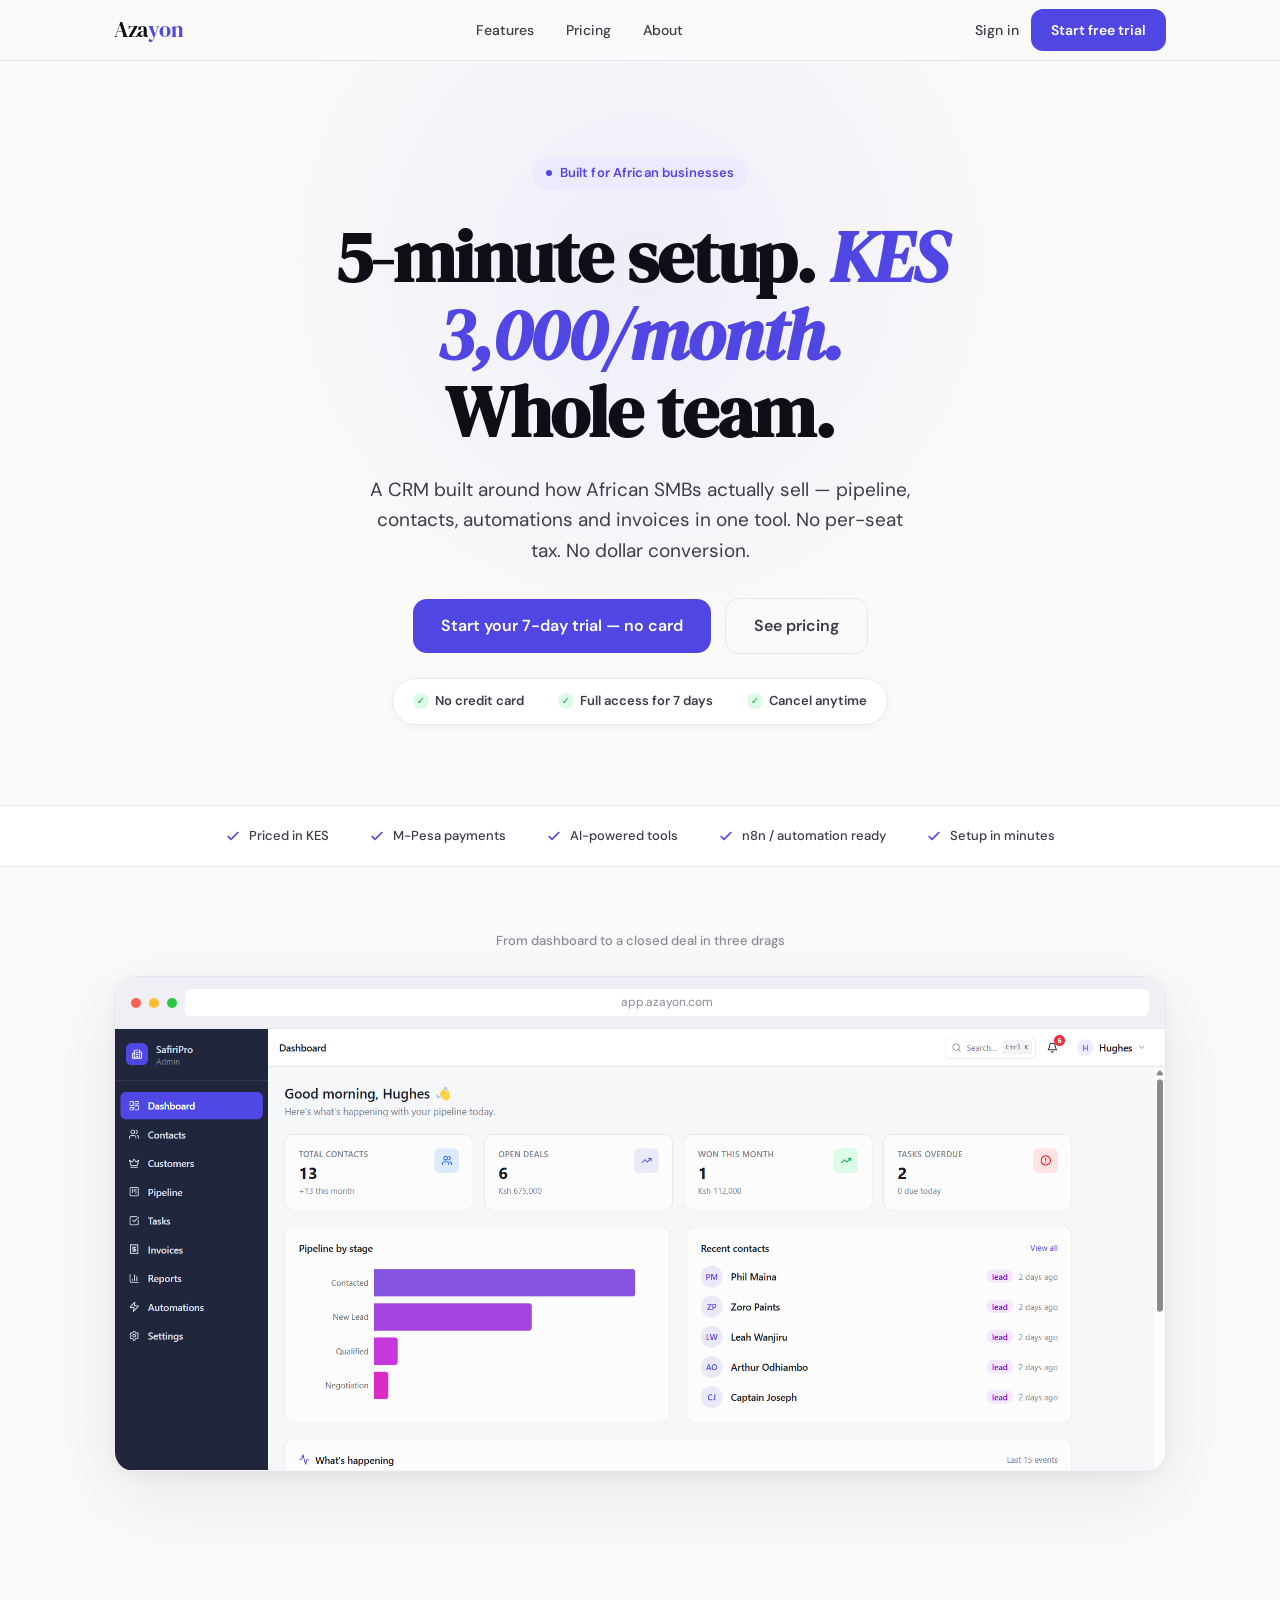
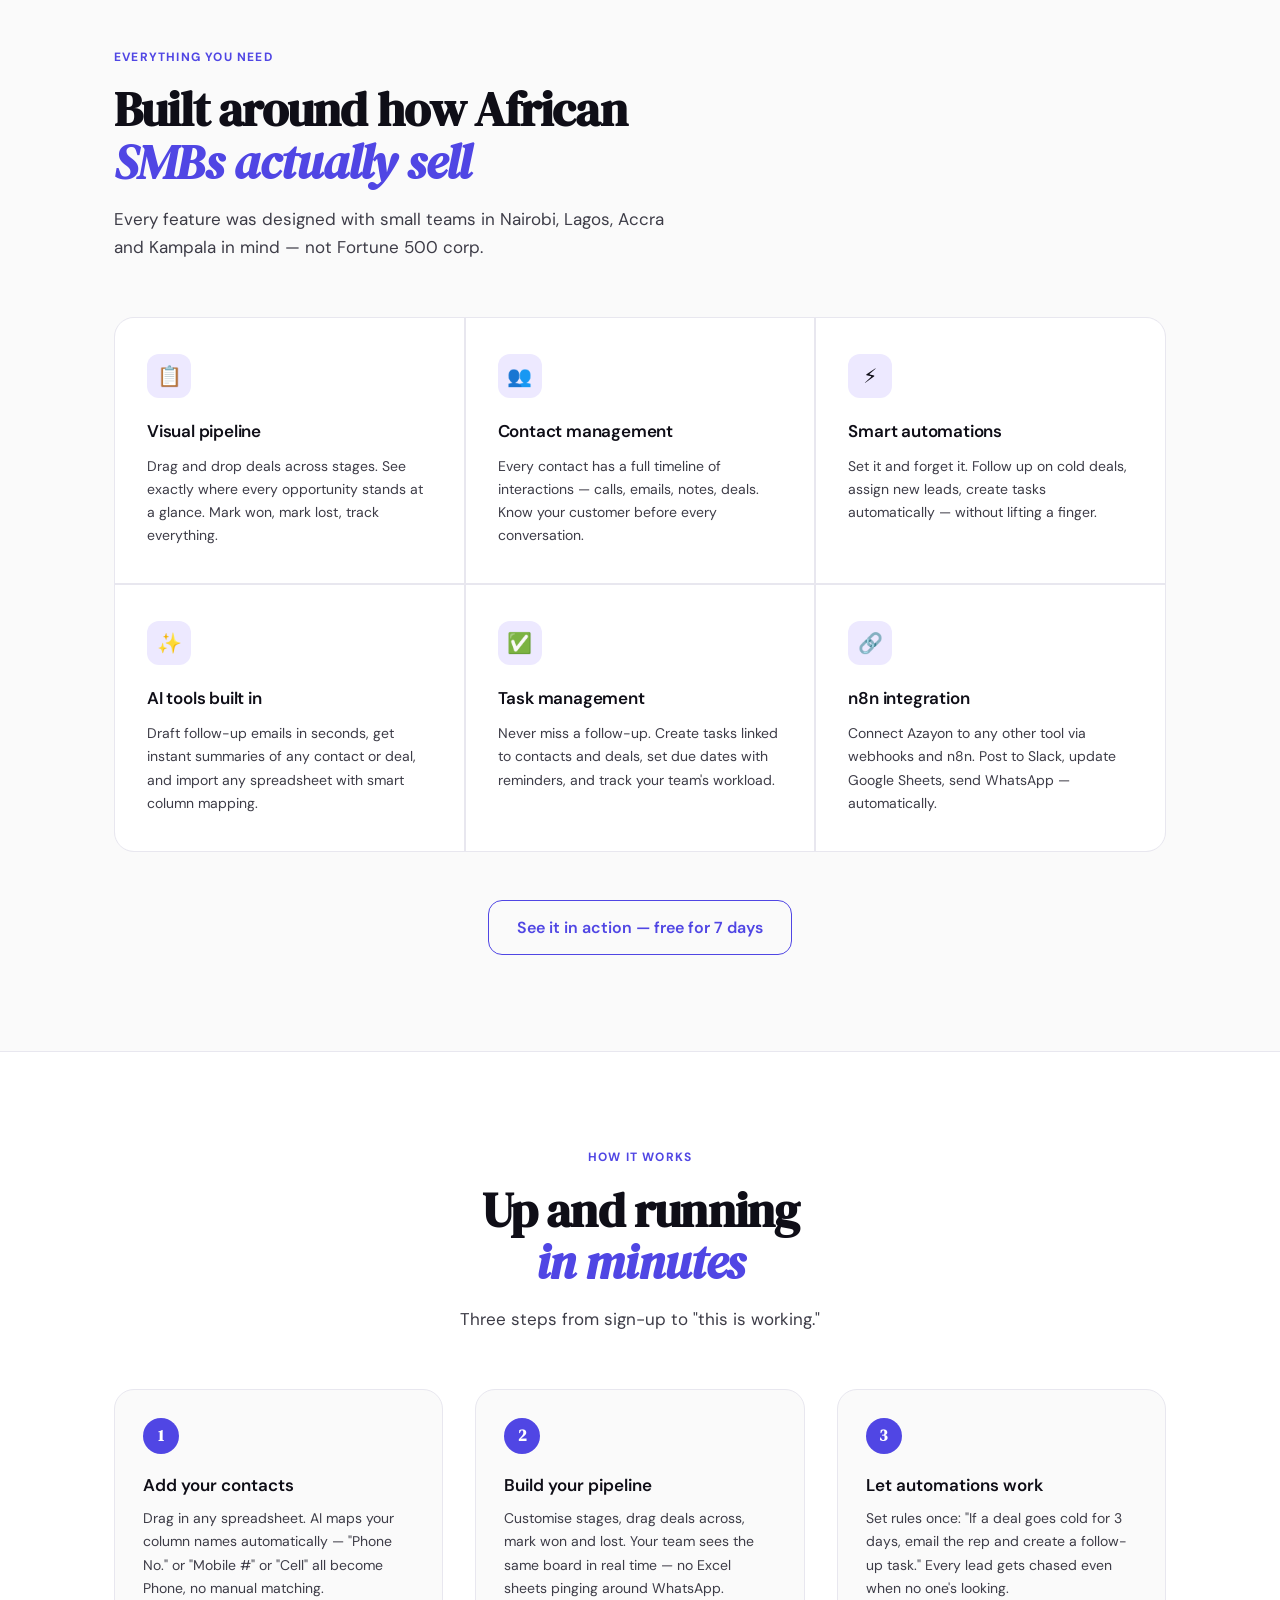
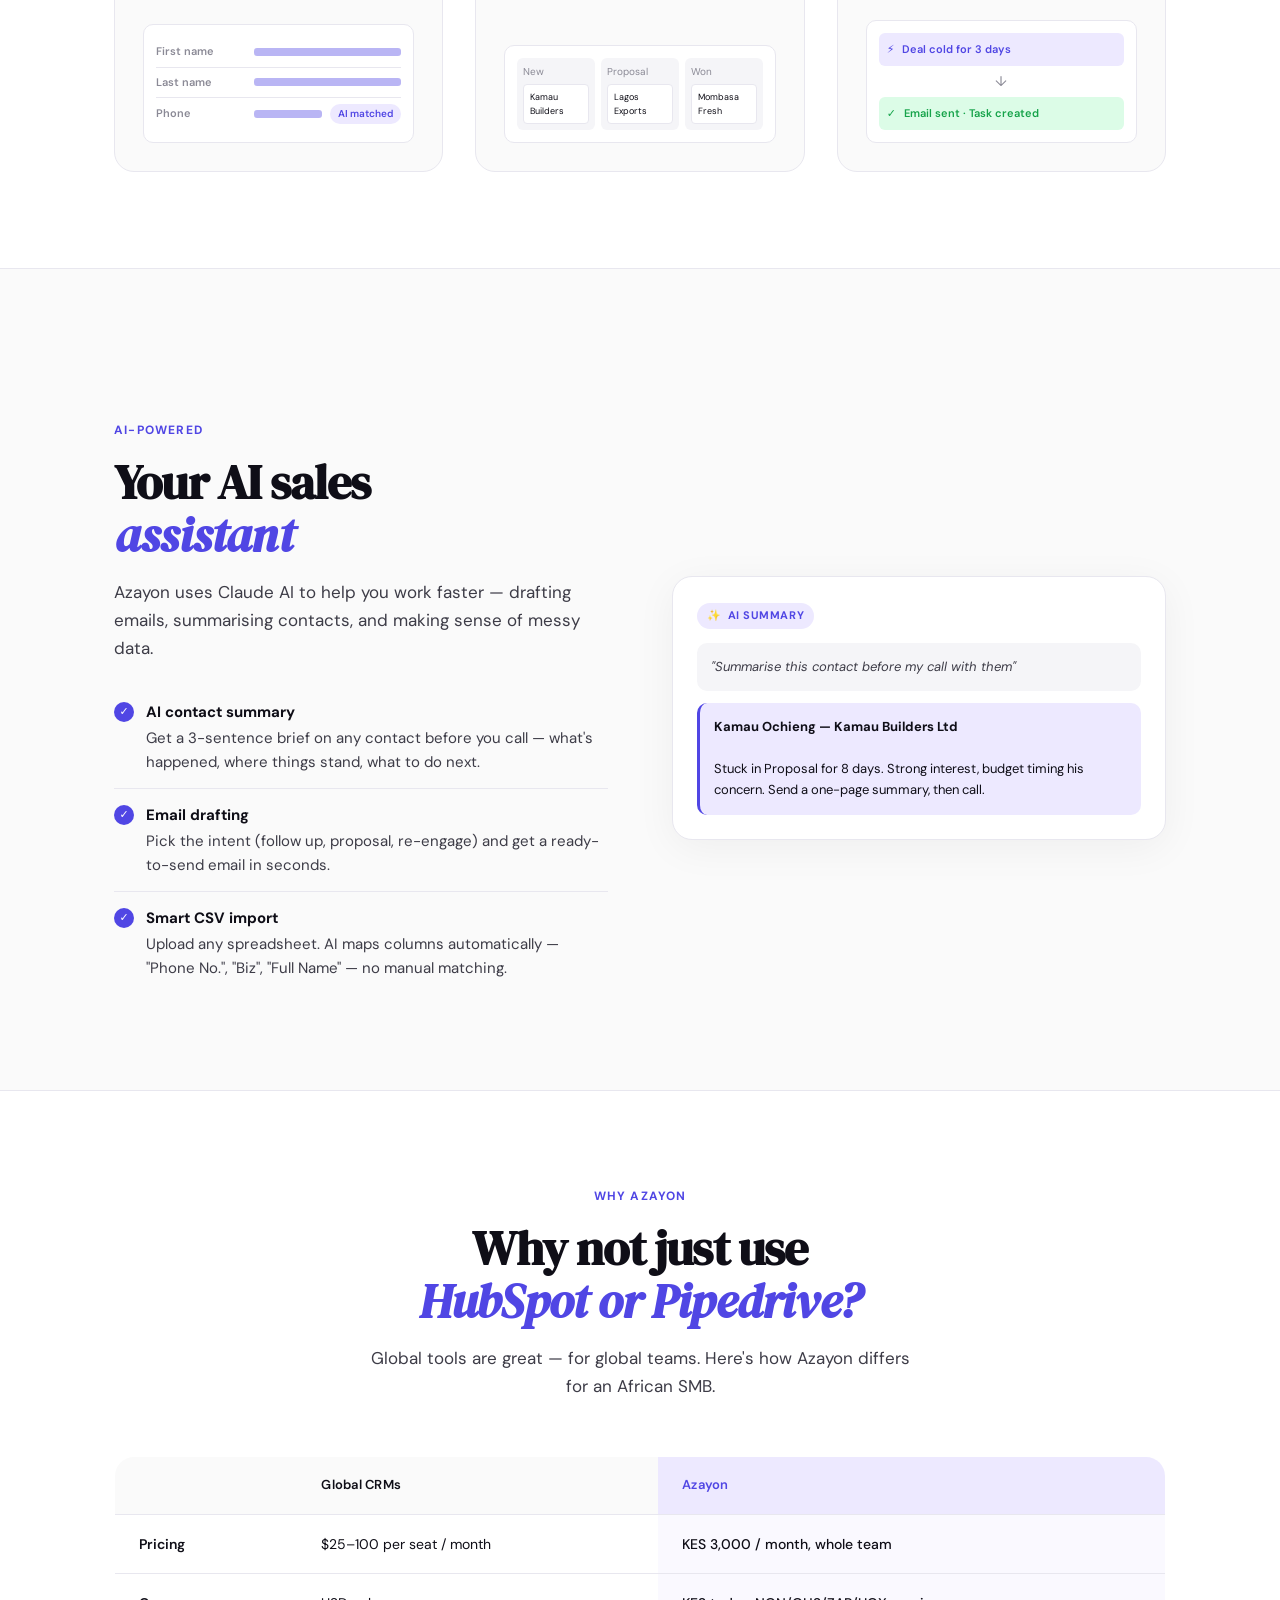
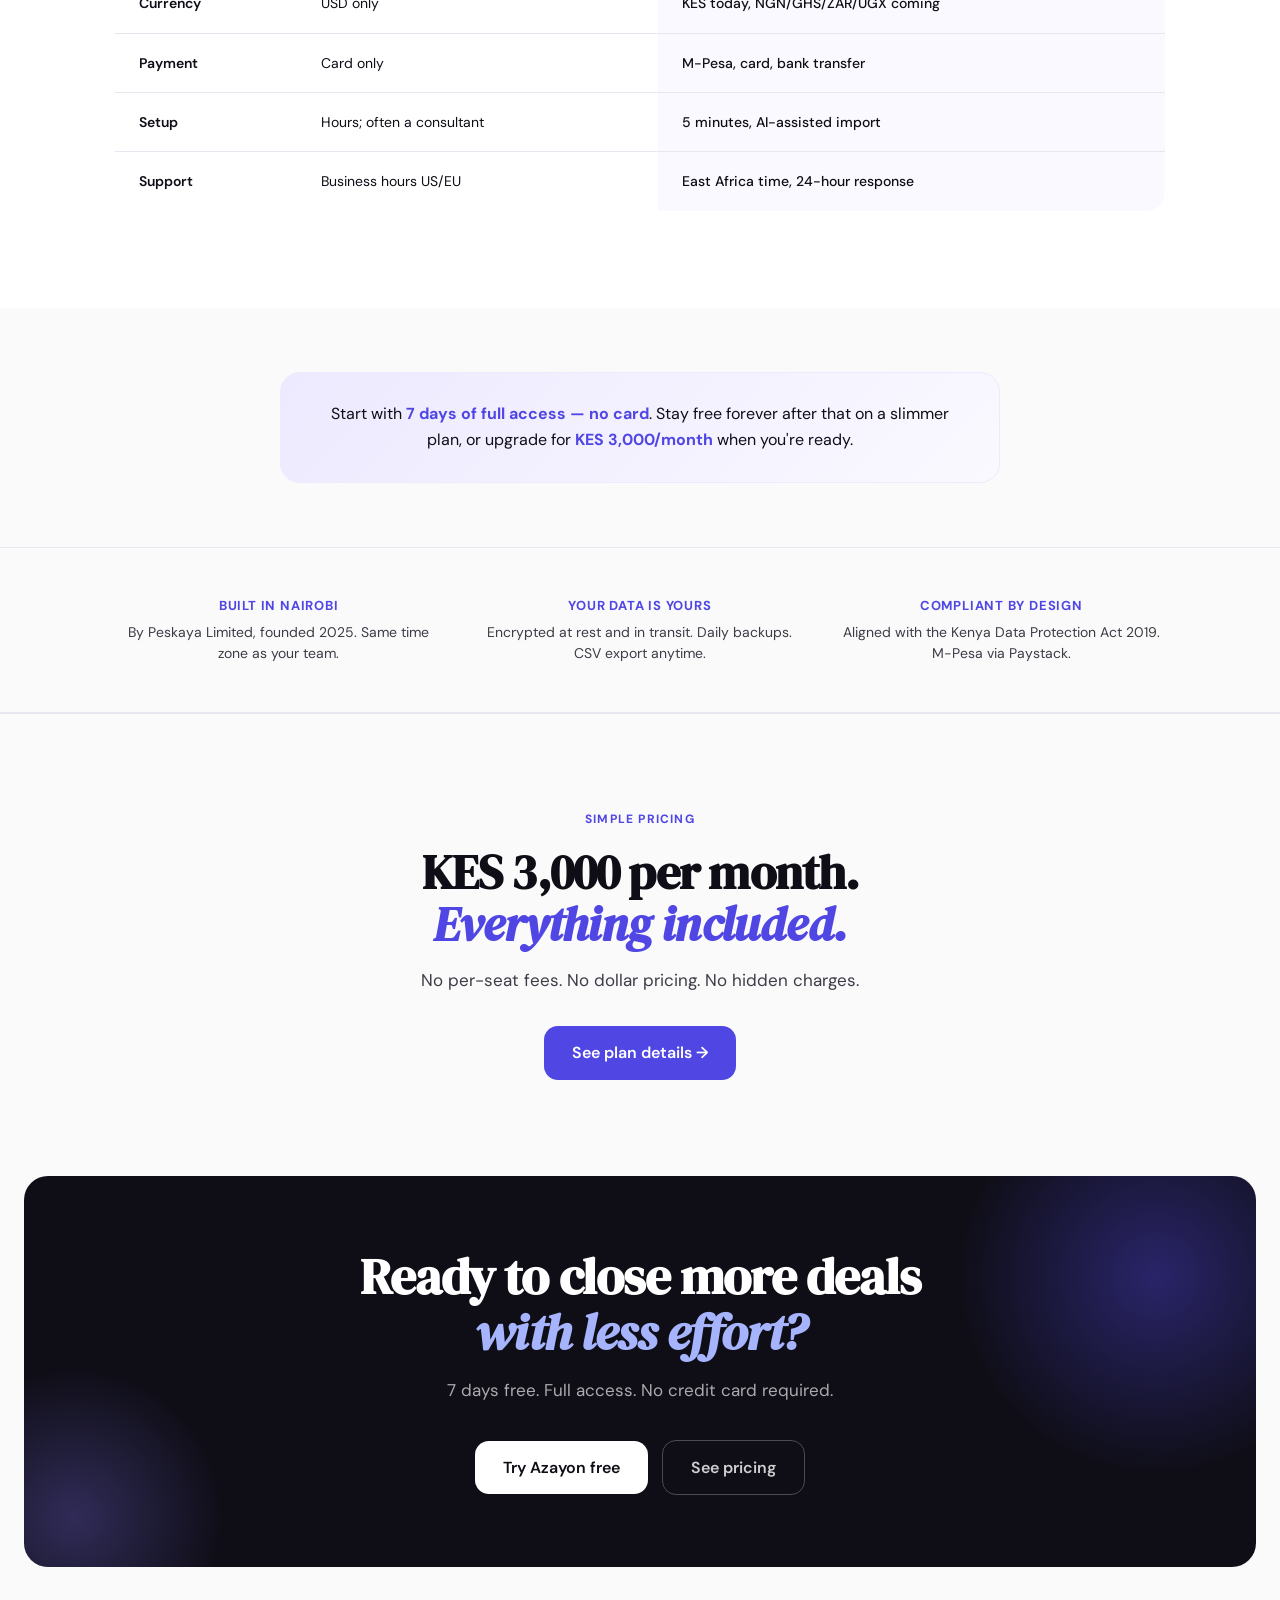
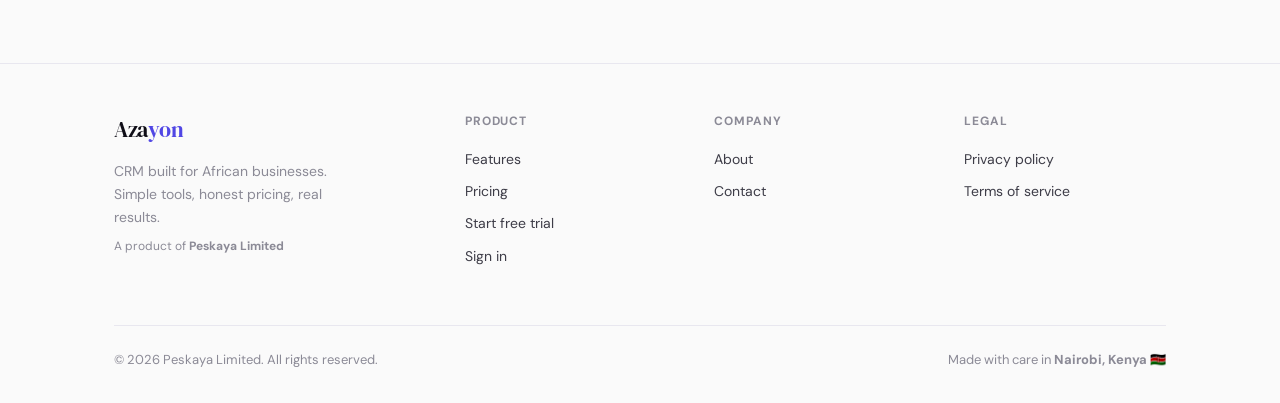
==== commit f3383395: "add demo video" ====
--- a/index.html
+++ b/index.html
@@ -207,84 +207,37 @@
 <!-- ── App preview (CSS-only mock — clearly captioned as such) ── -->
 <section class="preview-section">
   <div class="container">
-    <p class="preview-caption">Pipeline view — drag deals across stages, see value at a glance</p>
-    <!-- The mock is purely decorative; screen readers skip it. -->
-    <div class="preview-wrap anim-fade" aria-hidden="true">
-      <div class="preview-bar">
+    <p class="preview-caption">From dashboard to a closed deal in three drags</p>
+    <!-- Real product GIF, framed in a faux-browser chrome so it reads as a
+         polished demo (Stripe / Linear style). The static dashboard.png is
+         served as the poster: it shows immediately while the GIF loads. -->
+    <div class="preview-wrap anim-fade">
+      <div class="preview-bar" aria-hidden="true">
         <div class="dot dot-r"></div>
         <div class="dot dot-y"></div>
         <div class="dot dot-g"></div>
-        <div class="preview-url">app.azayon.com/pipeline</div>
-      </div>
-      <div class="preview-body">
-        <div class="preview-sidebar">
-          <div class="ps-logo">Aza<span>yon</span></div>
-          <div class="ps-item"><div class="ps-icon"></div> Dashboard</div>
-          <div class="ps-item"><div class="ps-icon"></div> Contacts</div>
-          <div class="ps-item active"><div class="ps-icon purple"></div> Pipeline</div>
-          <div class="ps-item"><div class="ps-icon"></div> Tasks</div>
-          <div class="ps-item"><div class="ps-icon"></div> Automations</div>
-        </div>
-        <div class="preview-main">
-          <div class="pm-header">
-            <div class="pm-title">Sales Pipeline</div>
-            <div class="pm-btn">+ Add deal</div>
-          </div>
-          <div class="pm-stats">
-            <div class="stat-card">
-              <div class="stat-label">Open deals</div>
-              <div class="stat-value">24</div>
-              <div class="stat-sub">↑ 3 this week</div>
-            </div>
-            <div class="stat-card">
-              <div class="stat-label">Pipeline value</div>
-              <div class="stat-value">847K</div>
-              <div class="stat-sub">↑ KES 120K</div>
-            </div>
-            <div class="stat-card">
-              <div class="stat-label">Win rate</div>
-              <div class="stat-value">68%</div>
-              <div class="stat-sub">↑ 4% this month</div>
-            </div>
-          </div>
-          <div class="pm-pipeline">
-            <div class="pipe-col">
-              <div class="pipe-col-title">New leads</div>
-              <div class="pipe-card">
-                <div class="pipe-card-name">Kamau Builders</div>
-                <div class="pipe-card-val">KES 45,000</div>
-                <span class="pipe-card-tag tag-blue">New</span>
-              </div>
-              <div class="pipe-card">
-                <div class="pipe-card-name">Wangari Retail</div>
-                <div class="pipe-card-val">KES 28,000</div>
-                <span class="pipe-card-tag tag-amber">Follow up</span>
-              </div>
-            </div>
-            <div class="pipe-col">
-              <div class="pipe-col-title">Proposal sent</div>
-              <div class="pipe-card">
-                <div class="pipe-card-name">Lagos Exports</div>
-                <div class="pipe-card-val">KES 120,000</div>
-                <span class="pipe-card-tag tag-amber">Awaiting</span>
-              </div>
-            </div>
-            <div class="pipe-col">
-              <div class="pipe-col-title">Won ✓</div>
-              <div class="pipe-card">
-                <div class="pipe-card-name">Mombasa Fresh</div>
-                <div class="pipe-card-val">KES 75,000</div>
-                <span class="pipe-card-tag tag-green">Closed</span>
-              </div>
-              <div class="pipe-card">
-                <div class="pipe-card-name">Rift Valley Tea</div>
-                <div class="pipe-card-val">KES 90,000</div>
-                <span class="pipe-card-tag tag-green">Closed</span>
-              </div>
-            </div>
-          </div>
-        </div>
-      </div>
+        <div class="preview-url">app.azayon.com</div>
+      </div>
+      <!--
+        autoplay + muted + loop + playsinline is the magic combo:
+          - muted is required by every browser for autoplay to work
+          - playsinline stops iOS Safari from forcing fullscreen
+          - poster is the still image shown until the video has buffered,
+            so the area never looks blank or broken
+          - aria-label describes the animation for screen readers; the
+            <video> element doesn't accept alt the way <img> does
+      -->
+      <video
+        class="preview-media"
+        autoplay muted loop playsinline
+        preload="metadata"
+        poster="/screenshots/dashboard.png"
+        aria-label="Azayon walkthrough: opening the dashboard, switching to the pipeline view, and dragging a deal into the Won column"
+      >
+        <source src="/screenshots/dashboard.mp4" type="video/mp4" />
+        <!-- Fallback for any client that can't play MP4: show the static poster. -->
+        <img src="/screenshots/dashboard.png" alt="Azayon dashboard and pipeline view" />
+      </video>
     </div>
   </div>
 </section>
--- a/styles.css
+++ b/styles.css
@@ -345,6 +345,16 @@
   display: grid;
   grid-template-columns: 200px 1fr;
   min-height: 380px;
+}
+
+/* Real product GIF / image inside the faux-browser frame. block + width:100%
+   makes it fill the chrome cleanly; the wrap's overflow:hidden keeps the
+   bottom corners rounded. */
+.preview-media {
+  display: block;
+  width: 100%;
+  height: auto;
+  background: #f5f5f8;
 }
 .preview-sidebar { background: #1e2336; padding: 20px 0; }
 .ps-logo {
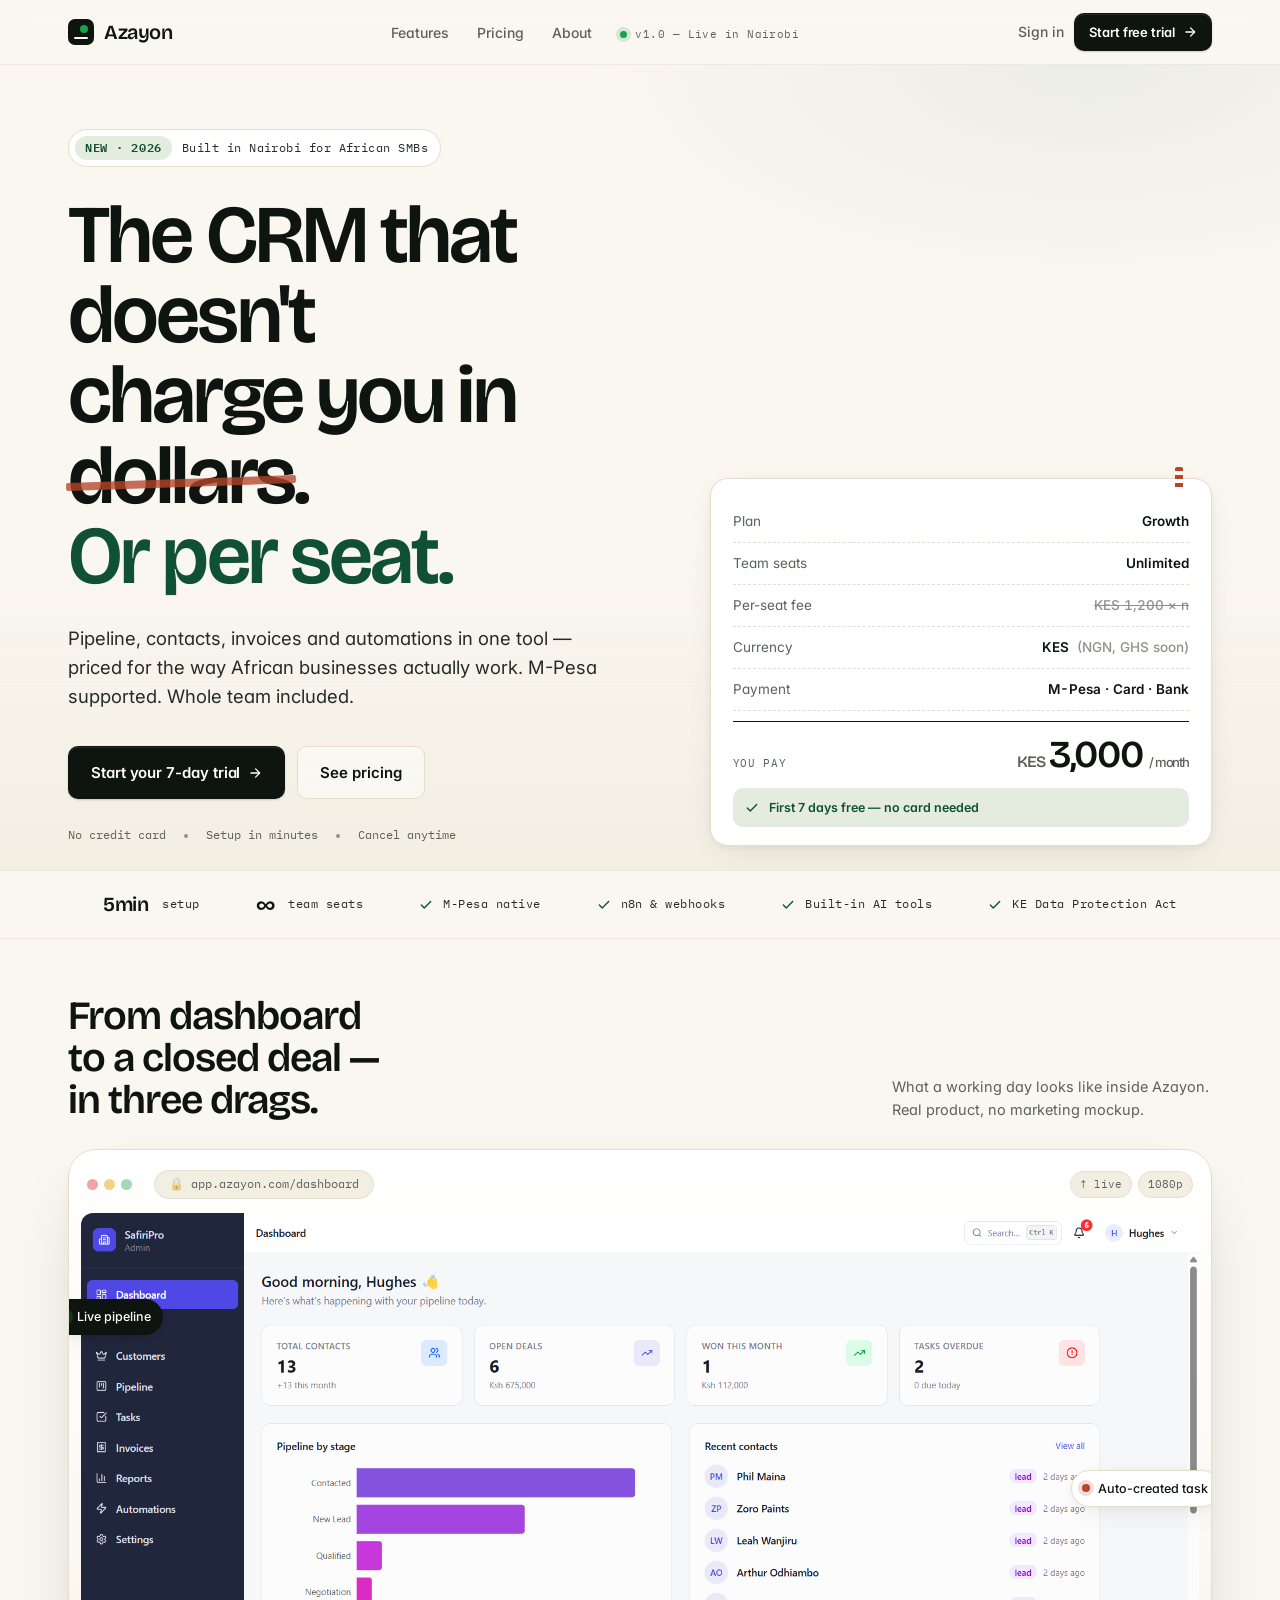
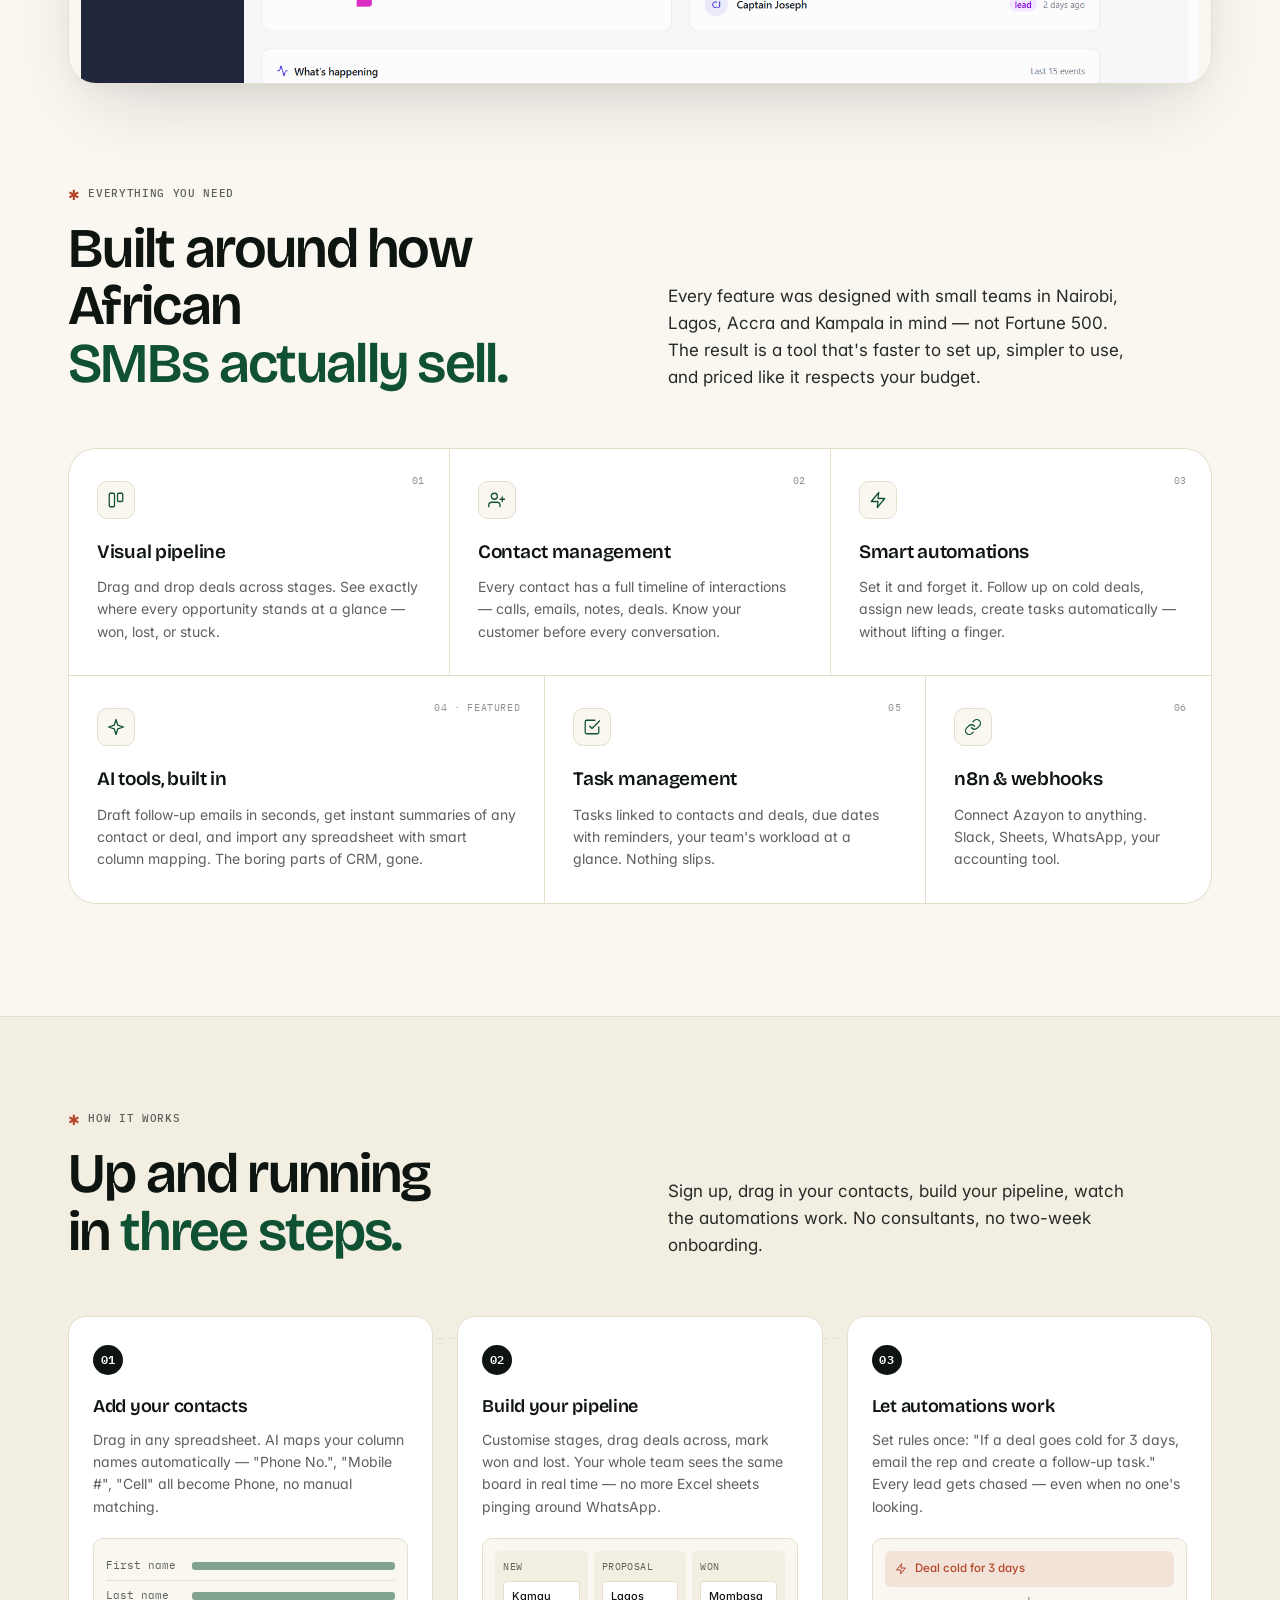
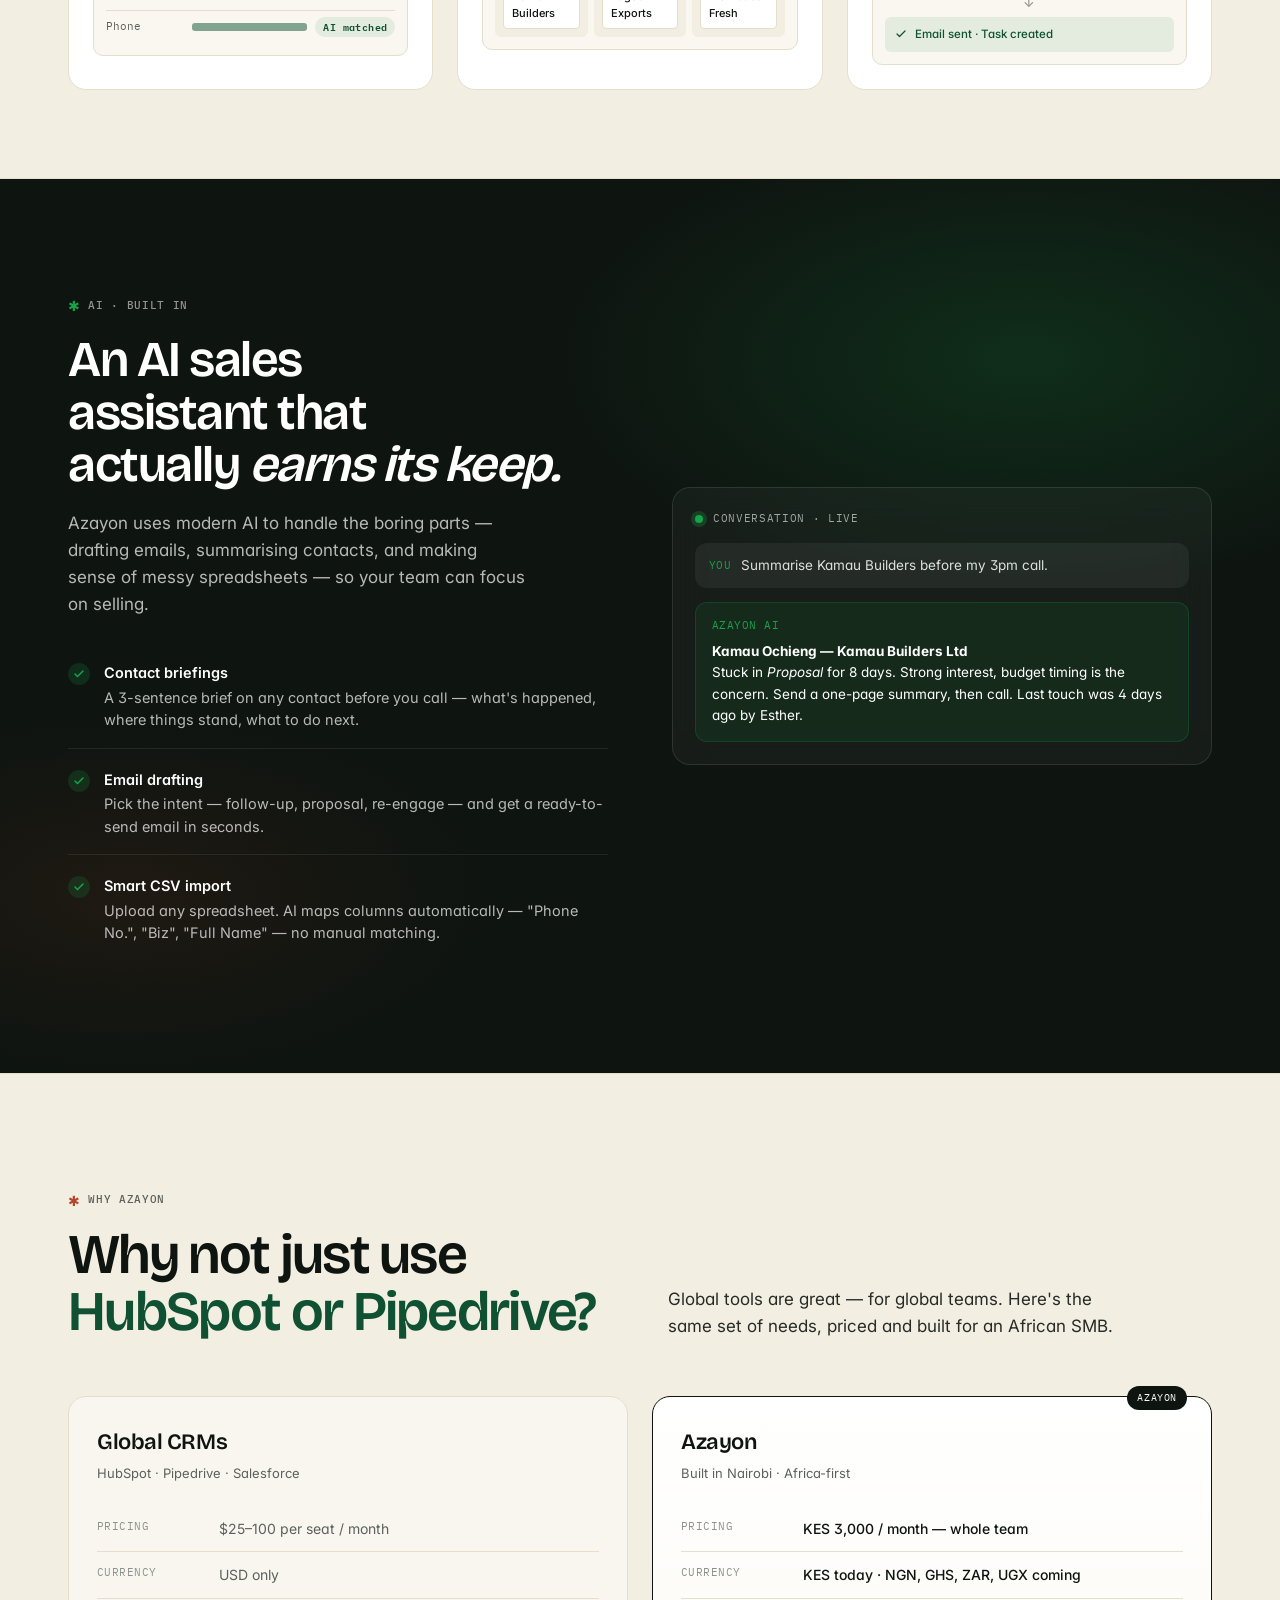
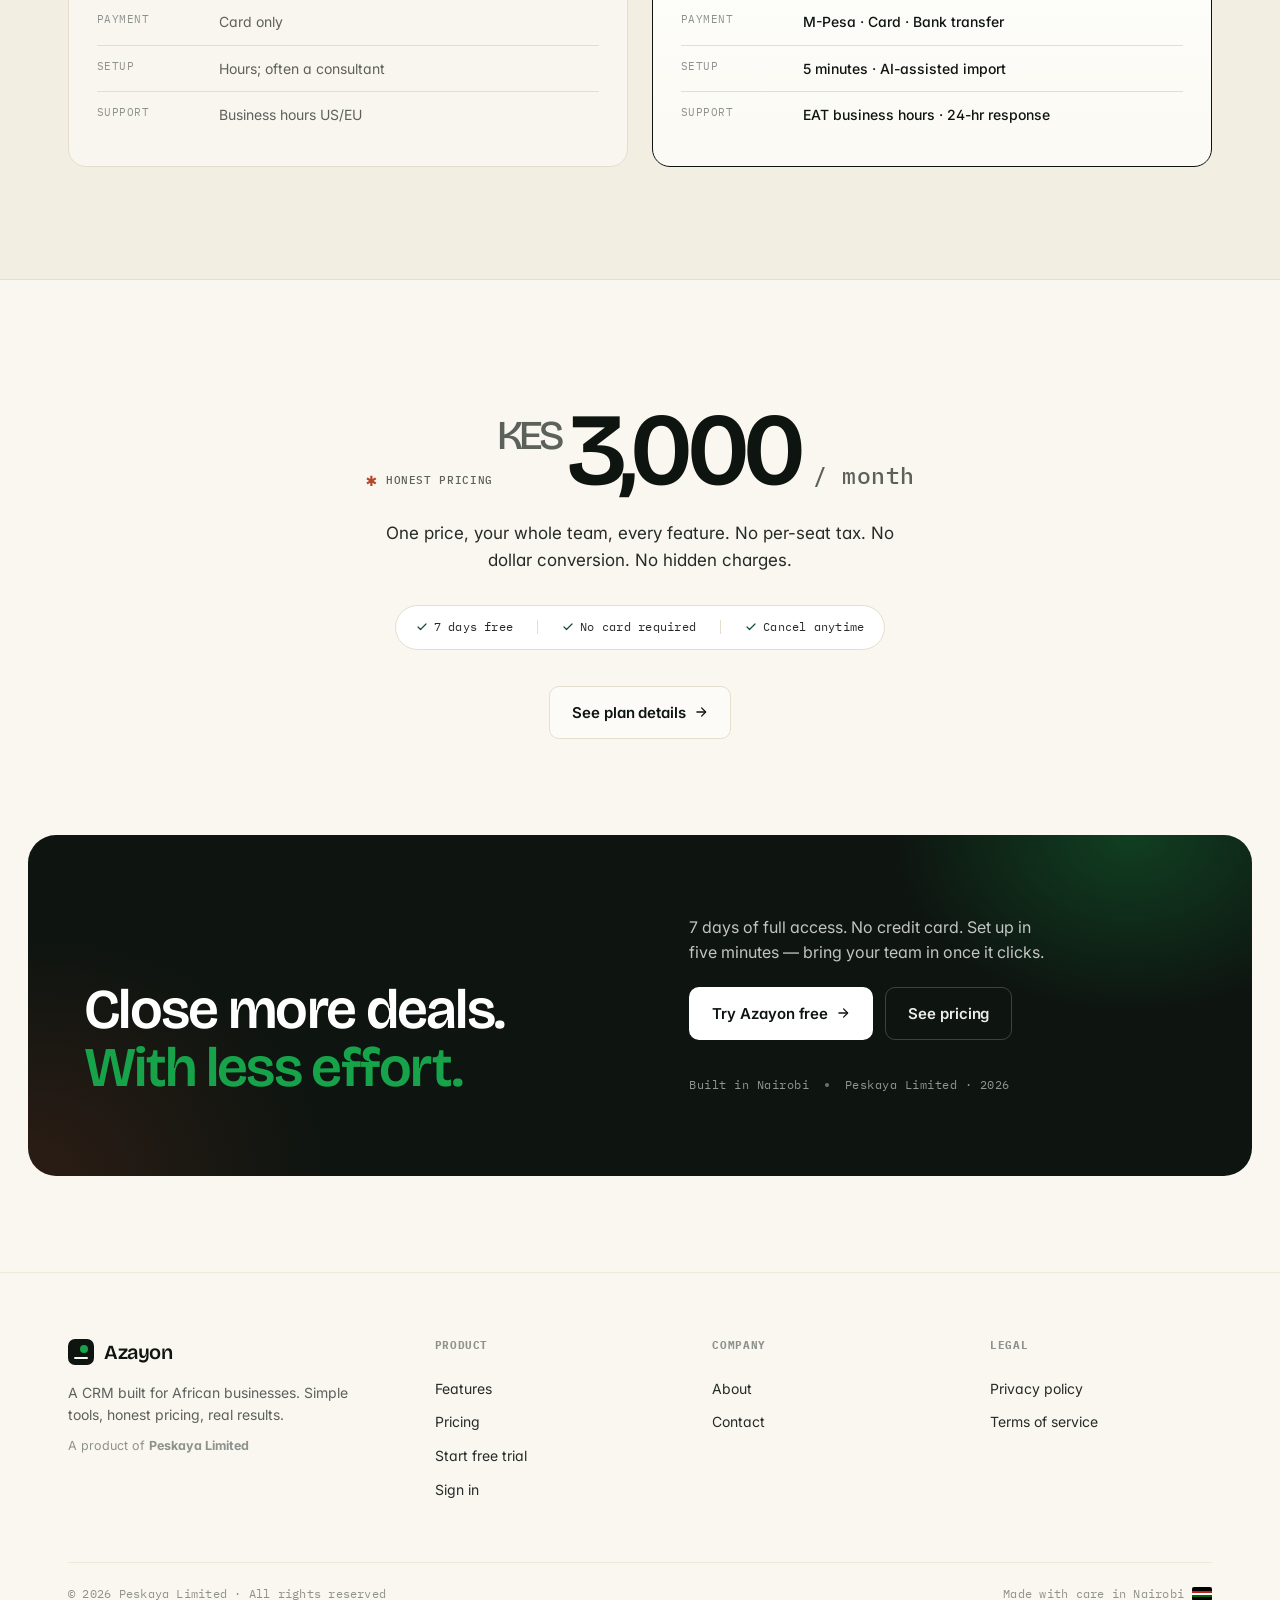
==== commit d0784711: "redesign landing page" ====
--- a/index.html
+++ b/index.html
@@ -11,7 +11,7 @@
   <meta name="author" content="Peskaya Limited" />
   <link rel="canonical" href="https://azayon.com/" />
   <meta name="robots" content="index, follow, max-image-preview:large, max-snippet:-1, max-video-preview:-1" />
-  <meta name="theme-color" content="#5046e4" />
+  <meta name="theme-color" content="#0F5132" />
 
   <!-- ─── Open Graph ─────────────────────────────────────────────────────── -->
   <meta property="og:type" content="website" />
@@ -37,7 +37,6 @@
   <link rel="apple-touch-icon" href="/apple-touch-icon.png" />
 
   <!-- ─── Structured data — Organization, WebSite, SoftwareApplication ──── -->
-  <!-- The FAQPage schema lives on /pricing where the FAQ content is. -->
   <script type="application/ld+json">
   {
     "@context": "https://schema.org",
@@ -50,11 +49,7 @@
     "foundingDate": "2025",
     "foundingLocation": {
       "@type": "Place",
-      "address": {
-        "@type": "PostalAddress",
-        "addressLocality": "Nairobi",
-        "addressCountry": "KE"
-      }
+      "address": { "@type": "PostalAddress", "addressLocality": "Nairobi", "addressCountry": "KE" }
     },
     "contactPoint": [{
       "@type": "ContactPoint",
@@ -66,7 +61,6 @@
     "sameAs": []
   }
   </script>
-
   <script type="application/ld+json">
   {
     "@context": "https://schema.org",
@@ -77,7 +71,6 @@
     "publisher": { "@type": "Organization", "name": "Azayon", "url": "https://azayon.com/" }
   }
   </script>
-
   <script type="application/ld+json">
   {
     "@context": "https://schema.org",
@@ -101,51 +94,44 @@
       "M-Pesa, card and bank-transfer payments via Paystack"
     ],
     "offers": [
-      {
-        "@type": "Offer",
-        "name": "Growth (monthly)",
-        "price": "3000",
-        "priceCurrency": "KES",
-        "availability": "https://schema.org/InStock",
-        "url": "https://app.azayon.com/register"
-      },
-      {
-        "@type": "Offer",
-        "name": "Growth (annual)",
-        "price": "25000",
-        "priceCurrency": "KES",
-        "availability": "https://schema.org/InStock",
-        "url": "https://app.azayon.com/register"
-      }
+      { "@type": "Offer", "name": "Growth (monthly)", "price": "3000", "priceCurrency": "KES", "availability": "https://schema.org/InStock", "url": "https://app.azayon.com/register" },
+      { "@type": "Offer", "name": "Growth (annual)",  "price": "25000","priceCurrency": "KES", "availability": "https://schema.org/InStock", "url": "https://app.azayon.com/register" }
     ]
   }
   </script>
 
   <link rel="preconnect" href="https://fonts.googleapis.com" />
   <link rel="preconnect" href="https://fonts.gstatic.com" crossorigin />
-  <link href="https://fonts.googleapis.com/css2?family=DM+Serif+Display:ital@0;1&family=DM+Sans:wght@400;500;600;700&display=swap" rel="stylesheet" />
-  <link rel="stylesheet" href="/styles.css" />
+  <link href="https://fonts.googleapis.com/css2?family=Bricolage+Grotesque:opsz,wght@12..96,400;12..96,500;12..96,600;12..96,700&family=IBM+Plex+Mono:wght@400;500&family=Inter:wght@400;500;600;700&display=swap" rel="stylesheet" />
+  <link rel="stylesheet" href="/landing.css" />
 </head>
 <body>
 
-<!-- ── Navigation ── -->
-<nav>
-  <div class="container">
-    <div class="nav-inner">
-      <a href="/" class="logo">Aza<span>yon</span></a>
+<!-- ── Nav ───────────────────────────────────────────────────────────────── -->
+<header class="nav">
+  <div class="wrap nav-row">
+    <a href="/" class="brand" aria-label="Azayon home">
+      <span class="brand-mark" aria-hidden="true"></span>
+      Azayon
+    </a>
+    <nav>
       <ul class="nav-links">
         <li><a href="/#features">Features</a></li>
         <li><a href="/pricing">Pricing</a></li>
         <li><a href="/about">About</a></li>
+        <li><span class="live">v1.0 — Live in Nairobi</span></li>
       </ul>
-      <div class="nav-cta">
-        <a href="https://app.azayon.com/login" class="nav-login">Sign in</a>
-        <a href="https://app.azayon.com/register" class="btn btn-primary">Start free trial</a>
-      </div>
-      <button class="hamburger" id="hamburgerBtn" aria-label="Open menu" aria-controls="mobileNav" aria-expanded="false">
-        <span></span><span></span><span></span>
-      </button>
-    </div>
+    </nav>
+    <div class="nav-cta">
+      <a href="https://app.azayon.com/login" class="nav-login">Sign in</a>
+      <a href="https://app.azayon.com/register" class="btn btn-primary btn-sm">
+        Start free trial
+        <svg class="arrow" viewBox="0 0 24 24" fill="none" stroke="currentColor" stroke-width="2.2" stroke-linecap="round" stroke-linejoin="round" aria-hidden="true"><path d="M5 12h14"/><path d="m13 5 7 7-7 7"/></svg>
+      </a>
+    </div>
+    <button class="hamburger" id="hamburgerBtn" aria-label="Open menu" aria-controls="mobileNav" aria-expanded="false">
+      <span></span><span></span><span></span>
+    </button>
   </div>
   <div class="mobile-nav" id="mobileNav">
     <a href="/#features">Features</a>
@@ -154,375 +140,418 @@
     <a href="https://app.azayon.com/login">Sign in</a>
     <a href="https://app.azayon.com/register" class="btn btn-primary">Start free trial</a>
   </div>
-</nav>
-
-<!-- ── Hero ── -->
+</header>
+
+<!-- ── Hero ──────────────────────────────────────────────────────────────── -->
 <section class="hero">
-  <div class="container">
-    <div class="hero-eyebrow anim-1">Built for African businesses</div>
-    <h1 class="anim-2">5-minute setup. <em>KES 3,000/month.</em><br/>Whole team.</h1>
-    <p class="hero-sub anim-3">A CRM built around how African SMBs actually sell — pipeline, contacts, automations and invoices in one tool. No per-seat tax. No dollar conversion.</p>
-    <div class="hero-actions anim-4">
-      <a href="https://app.azayon.com/register" class="btn btn-primary btn-lg">Start your 7-day trial — no card</a>
-      <a href="/pricing" class="btn btn-ghost btn-lg">See pricing</a>
-    </div>
-    <div class="anim-4" style="display:flex;justify-content:center">
-      <div class="risk-pills" role="list" aria-label="Trial guarantees">
-        <span class="risk-pill" role="listitem">No credit card</span>
-        <span class="risk-pill" role="listitem">Full access for 7 days</span>
-        <span class="risk-pill" role="listitem">Cancel anytime</span>
-      </div>
-    </div>
-  </div>
-</section>
-
-<!-- ── Proof strip ── -->
-<div class="proof-strip">
-  <div class="container">
-    <div class="proof-inner">
-      <div class="proof-item">
-        <svg width="16" height="16" viewBox="0 0 24 24" fill="none" stroke="currentColor" stroke-width="2.5" aria-hidden="true"><polyline points="20 6 9 17 4 12"/></svg>
-        Priced in KES
-      </div>
-      <div class="proof-item">
-        <svg width="16" height="16" viewBox="0 0 24 24" fill="none" stroke="currentColor" stroke-width="2.5" aria-hidden="true"><polyline points="20 6 9 17 4 12"/></svg>
-        M-Pesa payments
-      </div>
-      <div class="proof-item">
-        <svg width="16" height="16" viewBox="0 0 24 24" fill="none" stroke="currentColor" stroke-width="2.5" aria-hidden="true"><polyline points="20 6 9 17 4 12"/></svg>
-        AI-powered tools
-      </div>
-      <div class="proof-item">
-        <svg width="16" height="16" viewBox="0 0 24 24" fill="none" stroke="currentColor" stroke-width="2.5" aria-hidden="true"><polyline points="20 6 9 17 4 12"/></svg>
-        n8n / automation ready
-      </div>
-      <div class="proof-item">
-        <svg width="16" height="16" viewBox="0 0 24 24" fill="none" stroke="currentColor" stroke-width="2.5" aria-hidden="true"><polyline points="20 6 9 17 4 12"/></svg>
-        Setup in minutes
-      </div>
-    </div>
+  <div class="wrap hero-grid">
+    <div>
+      <span class="hero-eyebrow">
+        <span class="tag">New · 2026</span>
+        Built in Nairobi for African SMBs
+      </span>
+      <h1>
+        The CRM that doesn't<br/>
+        charge you in <span class="strike">dollars</span>.<br/>
+        <span class="accent">Or per seat.</span>
+      </h1>
+      <p class="hero-lede">
+        Pipeline, contacts, invoices and automations in one tool — priced
+        for the way African businesses actually work. M-Pesa supported.
+        Whole team included.
+      </p>
+      <div class="hero-actions">
+        <a href="https://app.azayon.com/register" class="btn btn-primary btn-lg">
+          Start your 7-day trial
+          <svg class="arrow" viewBox="0 0 24 24" fill="none" stroke="currentColor" stroke-width="2.2" stroke-linecap="round" stroke-linejoin="round" aria-hidden="true"><path d="M5 12h14"/><path d="m13 5 7 7-7 7"/></svg>
+        </a>
+        <a href="/pricing" class="btn btn-ghost btn-lg">See pricing</a>
+      </div>
+      <div class="hero-meta">
+        <span>No credit card</span>
+        <span class="dot"></span>
+        <span>Setup in minutes</span>
+        <span class="dot"></span>
+        <span>Cancel anytime</span>
+      </div>
+    </div>
+
+    <!-- A "receipt" card — makes the price tangible -->
+    <aside class="hero-receipt" aria-label="Pricing summary">
+      <div class="receipt-row">
+        <span class="receipt-label">Plan</span>
+        <span class="receipt-value">Growth</span>
+      </div>
+      <div class="receipt-row">
+        <span class="receipt-label">Team seats</span>
+        <span class="receipt-value">Unlimited</span>
+      </div>
+      <div class="receipt-row">
+        <span class="receipt-label">Per-seat fee</span>
+        <span class="receipt-value strike-old">KES 1,200 × n</span>
+      </div>
+      <div class="receipt-row">
+        <span class="receipt-label">Currency</span>
+        <span class="receipt-value">KES &nbsp;<span style="color:var(--ink-4);font-weight:500;">(NGN, GHS soon)</span></span>
+      </div>
+      <div class="receipt-row">
+        <span class="receipt-label">Payment</span>
+        <span class="receipt-value">M-Pesa · Card · Bank</span>
+      </div>
+      <div class="receipt-total">
+        <span class="lbl">You pay</span>
+        <span class="val"><span class="ccy">KES</span>3,000<span class="per">/ month</span></span>
+      </div>
+      <div class="receipt-foot">
+        <svg viewBox="0 0 24 24" fill="none" stroke="currentColor" stroke-width="2.4" stroke-linecap="round" stroke-linejoin="round" aria-hidden="true"><polyline points="20 6 9 17 4 12"/></svg>
+        First 7 days free — no card needed
+      </div>
+    </aside>
+  </div>
+</section>
+
+<!-- ── Trust strip / quick proof ─────────────────────────────────────────── -->
+<div class="marquee" aria-label="Why Azayon at a glance">
+  <div class="wrap marquee-row">
+    <span class="item"><span class="num">5min</span>setup</span>
+    <span class="item"><span class="num">∞</span>team seats</span>
+    <span class="item">
+      <svg viewBox="0 0 24 24" fill="none" stroke="currentColor" stroke-width="2.4" stroke-linecap="round" stroke-linejoin="round" aria-hidden="true"><polyline points="20 6 9 17 4 12"/></svg>
+      M-Pesa native
+    </span>
+    <span class="item">
+      <svg viewBox="0 0 24 24" fill="none" stroke="currentColor" stroke-width="2.4" stroke-linecap="round" stroke-linejoin="round" aria-hidden="true"><polyline points="20 6 9 17 4 12"/></svg>
+      n8n &amp; webhooks
+    </span>
+    <span class="item">
+      <svg viewBox="0 0 24 24" fill="none" stroke="currentColor" stroke-width="2.4" stroke-linecap="round" stroke-linejoin="round" aria-hidden="true"><polyline points="20 6 9 17 4 12"/></svg>
+      Built-in AI tools
+    </span>
+    <span class="item">
+      <svg viewBox="0 0 24 24" fill="none" stroke="currentColor" stroke-width="2.4" stroke-linecap="round" stroke-linejoin="round" aria-hidden="true"><polyline points="20 6 9 17 4 12"/></svg>
+      KE Data Protection Act
+    </span>
   </div>
 </div>
 
-<!-- ── App preview (CSS-only mock — clearly captioned as such) ── -->
-<section class="preview-section">
-  <div class="container">
-    <p class="preview-caption">From dashboard to a closed deal in three drags</p>
-    <!-- Real product GIF, framed in a faux-browser chrome so it reads as a
-         polished demo (Stripe / Linear style). The static dashboard.png is
-         served as the poster: it shows immediately while the GIF loads. -->
-    <div class="preview-wrap anim-fade">
-      <div class="preview-bar" aria-hidden="true">
-        <div class="dot dot-r"></div>
-        <div class="dot dot-y"></div>
-        <div class="dot dot-g"></div>
-        <div class="preview-url">app.azayon.com</div>
-      </div>
-      <!--
-        autoplay + muted + loop + playsinline is the magic combo:
-          - muted is required by every browser for autoplay to work
-          - playsinline stops iOS Safari from forcing fullscreen
-          - poster is the still image shown until the video has buffered,
-            so the area never looks blank or broken
-          - aria-label describes the animation for screen readers; the
-            <video> element doesn't accept alt the way <img> does
-      -->
+<!-- ── Product showcase ─────────────────────────────────────────────────── -->
+<section class="showcase">
+  <div class="wrap">
+    <div class="showcase-head">
+      <h2>From dashboard<br/>to a closed deal —<br/>in three drags.</h2>
+      <p>What a working day looks like inside Azayon. Real product, no marketing mockup.</p>
+    </div>
+    <div class="showcase-frame reveal">
+      <div class="frame-bar" aria-hidden="true">
+        <div class="frame-dots"><span></span><span></span><span></span></div>
+        <div class="frame-url">app.azayon.com/dashboard</div>
+        <div class="frame-tags"><span>↑ live</span><span>1080p</span></div>
+      </div>
       <video
-        class="preview-media"
+        class="showcase-media"
         autoplay muted loop playsinline
         preload="metadata"
         poster="/screenshots/dashboard.png"
         aria-label="Azayon walkthrough: opening the dashboard, switching to the pipeline view, and dragging a deal into the Won column"
       >
         <source src="/screenshots/dashboard.mp4" type="video/mp4" />
-        <!-- Fallback for any client that can't play MP4: show the static poster. -->
         <img src="/screenshots/dashboard.png" alt="Azayon dashboard and pipeline view" />
       </video>
-    </div>
-  </div>
-</section>
-
-<!-- ── Features ── -->
-<section class="section" id="features">
-  <div class="container">
-    <div class="section-label">Everything you need</div>
-    <h2 class="section-title">Built around how African<br/><em>SMBs actually sell</em></h2>
-    <p class="section-sub">Every feature was designed with small teams in Nairobi, Lagos, Accra and Kampala in mind — not Fortune 500 corp.</p>
-    <div class="features-grid">
-      <div class="feat">
-        <div class="feat-icon"><span aria-hidden="true">📋</span></div>
+
+      <span class="annot left"  aria-hidden="true"><span class="pip"></span> Live pipeline</span>
+      <span class="annot right" aria-hidden="true"><span class="pip"></span> Auto-created task</span>
+    </div>
+  </div>
+</section>
+
+<!-- ── Features ──────────────────────────────────────────────────────────── -->
+<section class="section" id="features" style="padding-top: 0;">
+  <div class="wrap">
+    <div class="section-head">
+      <div>
+        <span class="eyebrow"><span class="star">✱</span> Everything you need</span>
+        <h2>Built around how African<br/><span class="accent">SMBs actually sell.</span></h2>
+      </div>
+      <p>Every feature was designed with small teams in Nairobi, Lagos, Accra and Kampala in mind — not Fortune 500. The result is a tool that's faster to set up, simpler to use, and priced like it respects your budget.</p>
+    </div>
+
+    <div class="features">
+      <div class="feat feat-1 reveal">
+        <span class="feat-tag">01</span>
+        <span class="feat-icon">
+          <svg viewBox="0 0 24 24" fill="none" stroke="currentColor" stroke-width="1.7" stroke-linecap="round" stroke-linejoin="round" aria-hidden="true"><rect x="3" y="3" width="7" height="18" rx="1.5"/><rect x="14" y="3" width="7" height="11" rx="1.5"/></svg>
+        </span>
         <h3>Visual pipeline</h3>
-        <p>Drag and drop deals across stages. See exactly where every opportunity stands at a glance. Mark won, mark lost, track everything.</p>
-      </div>
-      <div class="feat">
-        <div class="feat-icon"><span aria-hidden="true">👥</span></div>
+        <p>Drag and drop deals across stages. See exactly where every opportunity stands at a glance — won, lost, or stuck.</p>
+      </div>
+
+      <div class="feat feat-2 reveal">
+        <span class="feat-tag">02</span>
+        <span class="feat-icon">
+          <svg viewBox="0 0 24 24" fill="none" stroke="currentColor" stroke-width="1.7" stroke-linecap="round" stroke-linejoin="round" aria-hidden="true"><path d="M16 21v-2a4 4 0 0 0-4-4H5a4 4 0 0 0-4 4v2"/><circle cx="8.5" cy="7" r="4"/><path d="M22 11h-6"/><path d="M19 8v6"/></svg>
+        </span>
         <h3>Contact management</h3>
         <p>Every contact has a full timeline of interactions — calls, emails, notes, deals. Know your customer before every conversation.</p>
       </div>
-      <div class="feat">
-        <div class="feat-icon"><span aria-hidden="true">⚡</span></div>
+
+      <div class="feat feat-3 reveal">
+        <span class="feat-tag">03</span>
+        <span class="feat-icon">
+          <svg viewBox="0 0 24 24" fill="none" stroke="currentColor" stroke-width="1.7" stroke-linecap="round" stroke-linejoin="round" aria-hidden="true"><polygon points="13 2 3 14 12 14 11 22 21 10 12 10 13 2"/></svg>
+        </span>
         <h3>Smart automations</h3>
         <p>Set it and forget it. Follow up on cold deals, assign new leads, create tasks automatically — without lifting a finger.</p>
       </div>
-      <div class="feat">
-        <div class="feat-icon"><span aria-hidden="true">✨</span></div>
-        <h3>AI tools built in</h3>
-        <p>Draft follow-up emails in seconds, get instant summaries of any contact or deal, and import any spreadsheet with smart column mapping.</p>
-      </div>
-      <div class="feat">
-        <div class="feat-icon"><span aria-hidden="true">✅</span></div>
+
+      <div class="feat feat-4 reveal">
+        <span class="feat-tag">04 · Featured</span>
+        <span class="feat-icon">
+          <svg viewBox="0 0 24 24" fill="none" stroke="currentColor" stroke-width="1.7" stroke-linecap="round" stroke-linejoin="round" aria-hidden="true"><path d="M12 2 14.4 9.6 22 12l-7.6 2.4L12 22l-2.4-7.6L2 12l7.6-2.4L12 2z"/></svg>
+        </span>
+        <h3>AI tools, built in</h3>
+        <p>Draft follow-up emails in seconds, get instant summaries of any contact or deal, and import any spreadsheet with smart column mapping. The boring parts of CRM, gone.</p>
+      </div>
+
+      <div class="feat feat-5 reveal">
+        <span class="feat-tag">05</span>
+        <span class="feat-icon">
+          <svg viewBox="0 0 24 24" fill="none" stroke="currentColor" stroke-width="1.7" stroke-linecap="round" stroke-linejoin="round" aria-hidden="true"><polyline points="9 11 12 14 22 4"/><path d="M21 12v7a2 2 0 0 1-2 2H5a2 2 0 0 1-2-2V5a2 2 0 0 1 2-2h11"/></svg>
+        </span>
         <h3>Task management</h3>
-        <p>Never miss a follow-up. Create tasks linked to contacts and deals, set due dates with reminders, and track your team's workload.</p>
-      </div>
-      <div class="feat">
-        <div class="feat-icon"><span aria-hidden="true">🔗</span></div>
-        <h3>n8n integration</h3>
-        <p>Connect Azayon to any other tool via webhooks and n8n. Post to Slack, update Google Sheets, send WhatsApp — automatically.</p>
-      </div>
-    </div>
-    <div style="text-align:center;margin-top:48px">
-      <a href="https://app.azayon.com/register" class="btn btn-outline btn-lg">See it in action — free for 7 days</a>
-    </div>
-  </div>
-</section>
-
-<!-- ── How it works ── -->
-<section class="how-section">
-  <div class="container">
-    <div class="section-label" style="text-align:center">How it works</div>
-    <h2 class="section-title" style="text-align:center;max-width:100%;margin:0 auto 0">Up and running<br/><em>in minutes</em></h2>
-    <p class="section-sub" style="text-align:center;margin:16px auto 0">Three steps from sign-up to "this is working."</p>
+        <p>Tasks linked to contacts and deals, due dates with reminders, your team's workload at a glance. Nothing slips.</p>
+      </div>
+
+      <div class="feat feat-6 reveal">
+        <span class="feat-tag">06</span>
+        <span class="feat-icon">
+          <svg viewBox="0 0 24 24" fill="none" stroke="currentColor" stroke-width="1.7" stroke-linecap="round" stroke-linejoin="round" aria-hidden="true"><path d="M10 13a5 5 0 0 0 7.54.54l3-3a5 5 0 0 0-7.07-7.07l-1.72 1.72"/><path d="M14 11a5 5 0 0 0-7.54-.54l-3 3a5 5 0 0 0 7.07 7.07l1.72-1.72"/></svg>
+        </span>
+        <h3>n8n &amp; webhooks</h3>
+        <p>Connect Azayon to anything. Slack, Sheets, WhatsApp, your accounting tool.</p>
+      </div>
+    </div>
+  </div>
+</section>
+
+<!-- ── How it works ─────────────────────────────────────────────────────── -->
+<section class="section tight" style="background: var(--bg-2); border-top: 1px solid var(--rule); border-bottom: 1px solid var(--rule);">
+  <div class="wrap">
+    <div class="section-head" style="grid-template-columns: 1fr 1fr;">
+      <div>
+        <span class="eyebrow"><span class="star">✱</span> How it works</span>
+        <h2>Up and running<br/>in <span class="accent">three steps.</span></h2>
+      </div>
+      <p>Sign up, drag in your contacts, build your pipeline, watch the automations work. No consultants, no two-week onboarding.</p>
+    </div>
 
     <div class="steps">
-      <div class="step">
-        <div class="step-num">1</div>
+      <div class="step reveal">
+        <span class="step-num">01</span>
         <h3>Add your contacts</h3>
-        <p>Drag in any spreadsheet. AI maps your column names automatically — "Phone No." or "Mobile #" or "Cell" all become Phone, no manual matching.</p>
+        <p>Drag in any spreadsheet. AI maps your column names automatically — "Phone No.", "Mobile #", "Cell" all become Phone, no manual matching.</p>
         <div class="step-mock" aria-hidden="true">
-          <div class="step-mock-row">
-            <div style="font-size:11px;color:var(--ink-muted);font-weight:600;width:90px">First name</div>
-            <div class="step-mock-cell fill"></div>
-          </div>
-          <div class="step-mock-row">
-            <div style="font-size:11px;color:var(--ink-muted);font-weight:600;width:90px">Last name</div>
-            <div class="step-mock-cell fill"></div>
-          </div>
-          <div class="step-mock-row">
-            <div style="font-size:11px;color:var(--ink-muted);font-weight:600;width:90px">Phone</div>
-            <div class="step-mock-cell fill"></div>
-            <span class="step-mock-pill" style="background:var(--purple-light);color:var(--purple)">AI matched</span>
+          <div class="mock-row"><span class="mock-key">First name</span><span class="mock-bar fill"></span></div>
+          <div class="mock-row"><span class="mock-key">Last name</span><span class="mock-bar fill"></span></div>
+          <div class="mock-row"><span class="mock-key">Phone</span><span class="mock-bar fill"></span><span class="mock-pill">AI matched</span></div>
+        </div>
+      </div>
+
+      <div class="step reveal">
+        <span class="step-num">02</span>
+        <h3>Build your pipeline</h3>
+        <p>Customise stages, drag deals across, mark won and lost. Your whole team sees the same board in real time — no more Excel sheets pinging around WhatsApp.</p>
+        <div class="step-mock" aria-hidden="true">
+          <div class="mock-mini-pipe">
+            <div class="mock-col">New<div class="mock-card">Kamau Builders</div></div>
+            <div class="mock-col">Proposal<div class="mock-card">Lagos Exports</div></div>
+            <div class="mock-col">Won<div class="mock-card">Mombasa Fresh</div></div>
           </div>
         </div>
       </div>
 
-      <div class="step">
-        <div class="step-num">2</div>
-        <h3>Build your pipeline</h3>
-        <p>Customise stages, drag deals across, mark won and lost. Your team sees the same board in real time — no Excel sheets pinging around WhatsApp.</p>
+      <div class="step reveal">
+        <span class="step-num">03</span>
+        <h3>Let automations work</h3>
+        <p>Set rules once: "If a deal goes cold for 3 days, email the rep and create a follow-up task." Every lead gets chased — even when no one's looking.</p>
         <div class="step-mock" aria-hidden="true">
-          <div class="step-mock-mini-pipeline">
-            <div class="step-mock-mini-col">
-              New
-              <div class="step-mock-mini-card">Kamau Builders</div>
-            </div>
-            <div class="step-mock-mini-col">
-              Proposal
-              <div class="step-mock-mini-card">Lagos Exports</div>
-            </div>
-            <div class="step-mock-mini-col">
-              Won
-              <div class="step-mock-mini-card">Mombasa Fresh</div>
-            </div>
+          <div class="mock-trigger">
+            <svg viewBox="0 0 24 24" fill="none" stroke="currentColor" stroke-width="2" stroke-linecap="round" stroke-linejoin="round" aria-hidden="true"><polygon points="13 2 3 14 12 14 11 22 21 10 12 10 13 2"/></svg>
+            Deal cold for 3 days
+          </div>
+          <div class="mock-arrow">↓</div>
+          <div class="mock-action">
+            <svg viewBox="0 0 24 24" fill="none" stroke="currentColor" stroke-width="2.4" stroke-linecap="round" stroke-linejoin="round" aria-hidden="true"><polyline points="20 6 9 17 4 12"/></svg>
+            Email sent · Task created
           </div>
         </div>
       </div>
-
-      <div class="step">
-        <div class="step-num">3</div>
-        <h3>Let automations work</h3>
-        <p>Set rules once: "If a deal goes cold for 3 days, email the rep and create a follow-up task." Every lead gets chased even when no one's looking.</p>
-        <div class="step-mock" aria-hidden="true">
-          <div class="step-mock-trigger">
-            <span aria-hidden="true">⚡</span>
-            <span>Deal cold for 3 days</span>
-          </div>
-          <div class="step-mock-arrow">↓</div>
-          <div class="step-mock-action">
-            <span aria-hidden="true">✓</span>
-            <span>Email sent · Task created</span>
-          </div>
-        </div>
-      </div>
-    </div>
-  </div>
-</section>
-
-<!-- ── AI section ── -->
-<section class="ai-section">
-  <div class="container">
-    <div class="ai-grid">
+    </div>
+  </div>
+</section>
+
+<!-- ── AI section ───────────────────────────────────────────────────────── -->
+<section class="section ai">
+  <div class="wrap ai-grid">
+    <div>
+      <span class="eyebrow"><span class="star">✱</span> AI · Built in</span>
+      <h2>An AI sales<br/>assistant that<br/>actually <em style="font-style:italic;">earns its keep.</em></h2>
+      <p class="ai-lede">Azayon uses modern AI to handle the boring parts — drafting emails, summarising contacts, and making sense of messy spreadsheets — so your team can focus on selling.</p>
+
+      <ul class="ai-list">
+        <li>
+          <span class="check">
+            <svg viewBox="0 0 24 24" fill="none" stroke="currentColor" stroke-width="3" stroke-linecap="round" stroke-linejoin="round"><polyline points="20 6 9 17 4 12"/></svg>
+          </span>
+          <div><strong>Contact briefings</strong>A 3-sentence brief on any contact before you call — what's happened, where things stand, what to do next.</div>
+        </li>
+        <li>
+          <span class="check">
+            <svg viewBox="0 0 24 24" fill="none" stroke="currentColor" stroke-width="3" stroke-linecap="round" stroke-linejoin="round"><polyline points="20 6 9 17 4 12"/></svg>
+          </span>
+          <div><strong>Email drafting</strong>Pick the intent — follow-up, proposal, re-engage — and get a ready-to-send email in seconds.</div>
+        </li>
+        <li>
+          <span class="check">
+            <svg viewBox="0 0 24 24" fill="none" stroke="currentColor" stroke-width="3" stroke-linecap="round" stroke-linejoin="round"><polyline points="20 6 9 17 4 12"/></svg>
+          </span>
+          <div><strong>Smart CSV import</strong>Upload any spreadsheet. AI maps columns automatically — "Phone No.", "Biz", "Full Name" — no manual matching.</div>
+        </li>
+      </ul>
+    </div>
+
+    <div class="ai-card reveal" aria-hidden="true">
+      <div class="ai-card-head"><span class="pip"></span> Conversation · Live</div>
+      <div class="ai-prompt">
+        <span class="you">YOU</span>
+        <span>Summarise Kamau Builders before my 3pm call.</span>
+      </div>
+      <div class="ai-reply">
+        <span class="who">AZAYON AI</span>
+        <strong>Kamau Ochieng — Kamau Builders Ltd</strong><br/>
+        Stuck in <em style="font-style:italic;">Proposal</em> for 8 days. Strong interest, budget timing is the concern. Send a one-page summary, then call. Last touch was 4 days ago by Esther.
+      </div>
+    </div>
+  </div>
+</section>
+
+<!-- ── Compare ───────────────────────────────────────────────────────────── -->
+<section class="section compare">
+  <div class="wrap">
+    <div class="section-head">
       <div>
-        <div class="section-label">AI-powered</div>
-        <h2 class="section-title">Your AI sales<br/><em>assistant</em></h2>
-        <p class="section-sub" style="margin-bottom:0">Azayon uses Claude AI to help you work faster — drafting emails, summarising contacts, and making sense of messy data.</p>
-        <ul class="ai-features">
-          <li>
-            <div class="check"></div>
-            <div><strong>AI contact summary</strong> Get a 3-sentence brief on any contact before you call — what's happened, where things stand, what to do next.</div>
-          </li>
-          <li>
-            <div class="check"></div>
-            <div><strong>Email drafting</strong> Pick the intent (follow up, proposal, re-engage) and get a ready-to-send email in seconds.</div>
-          </li>
-          <li>
-            <div class="check"></div>
-            <div><strong>Smart CSV import</strong> Upload any spreadsheet. AI maps columns automatically — "Phone No.", "Biz", "Full Name" — no manual matching.</div>
-          </li>
+        <span class="eyebrow"><span class="star">✱</span> Why Azayon</span>
+        <h2>Why not just use<br/><span class="accent">HubSpot or Pipedrive?</span></h2>
+      </div>
+      <p>Global tools are great — for global teams. Here's the same set of needs, priced and built for an African SMB.</p>
+    </div>
+
+    <div class="compare-grid">
+      <div class="compare-card them">
+        <h3>Global CRMs</h3>
+        <p class="who">HubSpot · Pipedrive · Salesforce</p>
+        <ul>
+          <li><span class="k">Pricing</span><span class="v">$25–100 per seat / month</span></li>
+          <li><span class="k">Currency</span><span class="v">USD only</span></li>
+          <li><span class="k">Payment</span><span class="v">Card only</span></li>
+          <li><span class="k">Setup</span><span class="v">Hours; often a consultant</span></li>
+          <li><span class="k">Support</span><span class="v">Business hours US/EU</span></li>
         </ul>
       </div>
-      <div class="ai-visual" aria-hidden="true">
-        <div class="ai-chip"><span aria-hidden="true">✨</span> AI Summary</div>
-        <div class="ai-prompt">"Summarise this contact before my call with them"</div>
-        <div class="ai-response">
-          <strong>Kamau Ochieng — Kamau Builders Ltd</strong><br/><br/>
-          Stuck in Proposal for 8 days. Strong interest, budget timing his concern. Send a one-page summary, then call.
-        </div>
-      </div>
-    </div>
-  </div>
-</section>
-
-<!-- ── Comparison block ── -->
-<section class="compare-section">
-  <div class="container">
-    <div class="section-label" style="text-align:center">Why Azayon</div>
-    <h2 class="section-title" style="text-align:center;max-width:100%;margin:0 auto">Why not just use<br/><em>HubSpot or Pipedrive?</em></h2>
-    <p class="section-sub" style="text-align:center;margin:16px auto 0">Global tools are great — for global teams. Here's how Azayon differs for an African SMB.</p>
-    <table class="compare-table" aria-label="Azayon compared with global CRMs">
-      <thead>
-        <tr>
-          <th></th>
-          <th>Global CRMs</th>
-          <th class="compare-us">Azayon</th>
-        </tr>
-      </thead>
-      <tbody>
-        <tr>
-          <td>Pricing</td>
-          <td>$25–100 per seat / month</td>
-          <td class="compare-us">KES 3,000 / month, whole team</td>
-        </tr>
-        <tr>
-          <td>Currency</td>
-          <td>USD only</td>
-          <td class="compare-us">KES today, NGN/GHS/ZAR/UGX coming</td>
-        </tr>
-        <tr>
-          <td>Payment</td>
-          <td>Card only</td>
-          <td class="compare-us">M-Pesa, card, bank transfer</td>
-        </tr>
-        <tr>
-          <td>Setup</td>
-          <td>Hours; often a consultant</td>
-          <td class="compare-us">5 minutes, AI-assisted import</td>
-        </tr>
-        <tr>
-          <td>Support</td>
-          <td>Business hours US/EU</td>
-          <td class="compare-us">East Africa time, 24-hour response</td>
-        </tr>
-      </tbody>
-    </table>
-  </div>
-</section>
-
-<!-- ── Trial story callout ── -->
-<section style="padding:64px 0">
-  <div class="container">
-    <div class="trial-callout">
-      <p>Start with <strong>7 days of full access — no card</strong>. Stay free forever after that on a slimmer plan, or upgrade for <strong>KES 3,000/month</strong> when you're ready.</p>
-    </div>
-  </div>
-</section>
-
-<!-- ── Trust strip ── -->
-<div class="trust-strip">
-  <div class="container">
-    <div class="trust-grid">
-      <div class="trust-item">
-        <p>Built in Nairobi</p>
-        <p>By Peskaya Limited, founded 2025. Same time zone as your team.</p>
-      </div>
-      <div class="trust-item">
-        <p>Your data is yours</p>
-        <p>Encrypted at rest and in transit. Daily backups. CSV export anytime.</p>
-      </div>
-      <div class="trust-item">
-        <p>Compliant by design</p>
-        <p>Aligned with the Kenya Data Protection Act 2019. M-Pesa via Paystack.</p>
-      </div>
-    </div>
-  </div>
-</div>
-
-<!-- ── Pricing preview ── -->
-<section style="padding:96px 0;border-top:1px solid var(--border);text-align:center">
-  <div class="container">
-    <div class="section-label">Simple pricing</div>
-    <h2 class="section-title" style="max-width:100%;margin:0 auto 16px">KES 3,000 per month.<br/><em>Everything included.</em></h2>
-    <p style="font-size:17px;color:var(--ink-soft);margin-bottom:32px">No per-seat fees. No dollar pricing. No hidden charges.</p>
-    <a href="/pricing" class="btn btn-primary btn-lg">See plan details →</a>
-  </div>
-</section>
-
-<!-- ── Final CTA ── -->
-<div class="cta-banner">
-  <h2>Ready to close more deals<br/><em>with less effort?</em></h2>
-  <p>7 days free. Full access. No credit card required.</p>
-  <div class="actions">
-    <a href="https://app.azayon.com/register" class="btn btn-white btn-lg">Try Azayon free</a>
-    <a href="/pricing" class="btn btn-dark-outline btn-lg">See pricing</a>
-  </div>
-</div>
-
-<!-- ── Footer ── -->
-<footer>
-  <div class="container">
-    <div class="footer-inner">
-      <div class="footer-brand">
-        <a href="/" class="logo">Aza<span>yon</span></a>
-        <p>CRM built for African businesses. Simple tools, honest pricing, real results.</p>
-        <p style="margin-top:8px;font-size:12px;">A product of <strong>Peskaya Limited</strong></p>
-      </div>
-      <div class="footer-col">
+      <div class="compare-card us">
+        <h3>Azayon</h3>
+        <p class="who">Built in Nairobi · Africa-first</p>
+        <ul>
+          <li><span class="k">Pricing</span><span class="v">KES 3,000 / month — whole team</span></li>
+          <li><span class="k">Currency</span><span class="v">KES today · NGN, GHS, ZAR, UGX coming</span></li>
+          <li><span class="k">Payment</span><span class="v">M-Pesa · Card · Bank transfer</span></li>
+          <li><span class="k">Setup</span><span class="v">5 minutes · AI-assisted import</span></li>
+          <li><span class="k">Support</span><span class="v">EAT business hours · 24-hr response</span></li>
+        </ul>
+      </div>
+    </div>
+  </div>
+</section>
+
+<!-- ── Pricing teaser ───────────────────────────────────────────────────── -->
+<section class="pricing-teaser">
+  <div class="wrap-sm">
+    <span class="eyebrow"><span class="star">✱</span> Honest pricing</span>
+    <div class="price"><span class="ccy">KES</span>3,000<span class="per">/ month</span></div>
+    <p class="lede">One price, your whole team, every feature. No per-seat tax. No dollar conversion. No hidden charges.</p>
+
+    <div class="pillrow">
+      <span class="p"><svg viewBox="0 0 24 24" fill="none" stroke="currentColor" stroke-width="2.4" stroke-linecap="round" stroke-linejoin="round"><polyline points="20 6 9 17 4 12"/></svg> 7 days free</span>
+      <span class="sep"></span>
+      <span class="p"><svg viewBox="0 0 24 24" fill="none" stroke="currentColor" stroke-width="2.4" stroke-linecap="round" stroke-linejoin="round"><polyline points="20 6 9 17 4 12"/></svg> No card required</span>
+      <span class="sep"></span>
+      <span class="p"><svg viewBox="0 0 24 24" fill="none" stroke="currentColor" stroke-width="2.4" stroke-linecap="round" stroke-linejoin="round"><polyline points="20 6 9 17 4 12"/></svg> Cancel anytime</span>
+    </div>
+    <div>
+      <a href="/pricing" class="btn btn-ghost btn-lg">See plan details
+        <svg class="arrow" viewBox="0 0 24 24" fill="none" stroke="currentColor" stroke-width="2.2" stroke-linecap="round" stroke-linejoin="round" aria-hidden="true"><path d="M5 12h14"/><path d="m13 5 7 7-7 7"/></svg>
+      </a>
+    </div>
+  </div>
+</section>
+
+<!-- ── Final CTA ────────────────────────────────────────────────────────── -->
+<section class="cta">
+  <div class="cta-grid">
+    <h2>Close more deals.<br/><span class="accent">With less effort.</span></h2>
+    <div class="cta-side">
+      <p>7 days of full access. No credit card. Set up in five minutes — bring your team in once it clicks.</p>
+      <div class="cta-actions">
+        <a href="https://app.azayon.com/register" class="btn btn-light btn-lg">
+          Try Azayon free
+          <svg class="arrow" viewBox="0 0 24 24" fill="none" stroke="currentColor" stroke-width="2.2" stroke-linecap="round" stroke-linejoin="round"><path d="M5 12h14"/><path d="m13 5 7 7-7 7"/></svg>
+        </a>
+        <a href="/pricing" class="btn btn-outline-light btn-lg">See pricing</a>
+      </div>
+      <div class="cta-meta">
+        <span>Built in Nairobi</span>
+        <span class="dot"></span>
+        <span>Peskaya Limited · 2026</span>
+      </div>
+    </div>
+  </div>
+</section>
+
+<!-- ── Footer ───────────────────────────────────────────────────────────── -->
+<footer class="foot">
+  <div class="wrap">
+    <div class="foot-row">
+      <div class="foot-brand">
+        <a href="/" class="brand"><span class="brand-mark" aria-hidden="true"></span>Azayon</a>
+        <p>A CRM built for African businesses. Simple tools, honest pricing, real results.</p>
+        <p class="pesk">A product of <strong>Peskaya Limited</strong></p>
+      </div>
+      <div class="foot-col">
         <h4>Product</h4>
         <a href="/#features">Features</a>
         <a href="/pricing">Pricing</a>
         <a href="https://app.azayon.com/register">Start free trial</a>
         <a href="https://app.azayon.com/login">Sign in</a>
       </div>
-      <div class="footer-col">
+      <div class="foot-col">
         <h4>Company</h4>
         <a href="/about">About</a>
         <a href="mailto:hello@azayon.com">Contact</a>
       </div>
-      <div class="footer-col">
+      <div class="foot-col">
         <h4>Legal</h4>
         <a href="/privacy">Privacy policy</a>
         <a href="/terms">Terms of service</a>
       </div>
     </div>
-    <div class="footer-bottom">
-      <p>© 2026 Peskaya Limited. All rights reserved.</p>
-      <p>Made with care in <strong>Nairobi, Kenya <span aria-label="Kenya flag">🇰🇪</span></strong></p>
+    <div class="foot-bottom">
+      <span>© 2026 Peskaya Limited · All rights reserved</span>
+      <span class="made">Made with care in Nairobi <span class="flag" aria-label="Kenya"></span></span>
     </div>
   </div>
 </footer>
 
 <script>
-  // Mobile nav toggle. Tracks the aria-expanded state on the button so screen
-  // readers know whether the menu is open.
+  // Mobile nav toggle. Tracks aria-expanded for screen readers.
   const hamburger = document.getElementById('hamburgerBtn');
   const mobileNav = document.getElementById('mobileNav');
   hamburger?.addEventListener('click', () => {
@@ -531,24 +560,19 @@
     hamburger.setAttribute('aria-label', isOpen ? 'Close menu' : 'Open menu');
   });
 
-  // Reveal-on-scroll for content cards. Skipped if the user prefers reduced motion.
+  // Reveal-on-scroll. Skipped for users who prefer reduced motion.
   if (!window.matchMedia('(prefers-reduced-motion: reduce)').matches) {
-    const observer = new IntersectionObserver((entries) => {
-      entries.forEach(entry => {
-        if (entry.isIntersecting) {
-          entry.target.style.opacity = '1';
-          entry.target.style.transform = 'translateY(0)';
-          observer.unobserve(entry.target);
+    const io = new IntersectionObserver((entries) => {
+      entries.forEach(e => {
+        if (e.isIntersecting) {
+          e.target.classList.add('in');
+          io.unobserve(e.target);
         }
       });
-    }, { threshold: 0.1 });
-
-    document.querySelectorAll('.feat, .step, .price-card, .value-card, .trust-item').forEach(el => {
-      el.style.opacity = '0';
-      el.style.transform = 'translateY(24px)';
-      el.style.transition = 'opacity 0.6s ease, transform 0.6s ease';
-      observer.observe(el);
-    });
+    }, { threshold: 0.12 });
+    document.querySelectorAll('.reveal').forEach(el => io.observe(el));
+  } else {
+    document.querySelectorAll('.reveal').forEach(el => el.classList.add('in'));
   }
 </script>
 
--- a/landing.css
+++ b/landing.css
@@ -0,0 +1,1099 @@
+/* ─── Azayon landing-only stylesheet ──────────────────────────────────────
+   Self-contained. Loaded only by index.html so the rest of the marketing
+   site (about / pricing / privacy / terms) keeps its existing styles. */
+
+*, *::before, *::after { box-sizing: border-box; margin: 0; padding: 0; }
+
+:root {
+  --bg:        #FAF7F1;
+  --bg-2:      #F3EEE2;
+  --surface:   #FFFFFF;
+  --ink:       #0E1410;
+  --ink-2:     #262B27;
+  --ink-3:     #5C615C;
+  --ink-4:     #8E928D;
+  --rule:      #E5DECD;
+  --rule-2:    #EFE9DA;
+
+  --accent:    #0F5132;
+  --accent-2:  #16A34A;
+  --accent-soft: #E3ECDF;
+  --clay:      #B5462A;
+  --clay-soft: #F2E2D8;
+
+  --night:     #0E1410;
+  --night-2:   #1A211C;
+
+  --sans:   'Inter', system-ui, -apple-system, Segoe UI, Roboto, sans-serif;
+  --display:'Bricolage Grotesque', 'Inter Tight', var(--sans);
+  --mono:   'IBM Plex Mono', ui-monospace, SFMono-Regular, Menlo, monospace;
+
+  --r-sm: 6px;
+  --r-md: 10px;
+  --r-lg: 18px;
+  --r-xl: 28px;
+
+  --shadow-sm: 0 1px 0 rgba(14,20,16,0.04), 0 1px 2px rgba(14,20,16,0.04);
+  --shadow-md: 0 8px 32px -8px rgba(14,20,16,0.10), 0 2px 6px rgba(14,20,16,0.04);
+  --shadow-lg: 0 32px 80px -24px rgba(14,20,16,0.18), 0 8px 24px -8px rgba(14,20,16,0.06);
+}
+
+html { scroll-behavior: smooth; -webkit-text-size-adjust: 100%; }
+
+body {
+  font-family: var(--sans);
+  background: var(--bg);
+  color: var(--ink);
+  line-height: 1.55;
+  font-feature-settings: 'ss01', 'cv11';
+  -webkit-font-smoothing: antialiased;
+  -moz-osx-font-smoothing: grayscale;
+}
+
+img, svg, video { display: block; max-width: 100%; }
+a { color: inherit; text-decoration: none; }
+button { font: inherit; color: inherit; cursor: pointer; }
+
+/* ── Layout primitives ─────────────────────────────────────────────────── */
+.wrap   { max-width: 1200px; margin: 0 auto; padding: 0 28px; }
+.wrap-sm{ max-width: 980px;  margin: 0 auto; padding: 0 28px; }
+.eyebrow {
+  font-family: var(--mono);
+  font-size: 11px;
+  font-weight: 500;
+  letter-spacing: 0.06em;
+  text-transform: uppercase;
+  color: var(--ink-3);
+  display: inline-flex;
+  align-items: center;
+  gap: 8px;
+}
+.eyebrow .star {
+  color: var(--clay);
+  font-family: var(--display);
+  font-weight: 700;
+  font-size: 14px;
+  line-height: 0;
+  transform: translateY(2px);
+}
+.rule { height: 1px; background: var(--rule); border: none; }
+.sr-only { position: absolute; width: 1px; height: 1px; overflow: hidden; clip: rect(0,0,0,0); }
+
+/* ── Buttons ───────────────────────────────────────────────────────────── */
+.btn {
+  display: inline-flex;
+  align-items: center;
+  justify-content: center;
+  gap: 8px;
+  padding: 11px 18px;
+  border-radius: var(--r-md);
+  font-family: var(--sans);
+  font-size: 14px;
+  font-weight: 600;
+  letter-spacing: -0.005em;
+  border: 1px solid transparent;
+  transition: transform .15s ease, background .2s ease, border-color .2s ease, box-shadow .2s ease, color .2s ease;
+  white-space: nowrap;
+}
+.btn-lg  { padding: 14px 22px; font-size: 15px; }
+.btn-sm  { padding: 8px 14px;  font-size: 13px; }
+
+.btn-primary {
+  background: var(--ink);
+  color: #fff;
+  box-shadow: 0 1px 0 rgba(255,255,255,0.10) inset, 0 1px 2px rgba(14,20,16,0.20);
+}
+.btn-primary:hover { background: #1d2520; transform: translateY(-1px); }
+
+.btn-ghost {
+  background: transparent;
+  color: var(--ink);
+  border-color: var(--rule);
+  background-color: rgba(255,255,255,0.5);
+}
+.btn-ghost:hover { border-color: var(--ink); background: var(--surface); }
+
+.btn-accent {
+  background: var(--accent);
+  color: #fff;
+}
+.btn-accent:hover { background: #0c4129; transform: translateY(-1px); }
+
+.btn-outline-light {
+  background: transparent;
+  color: rgba(255,255,255,0.92);
+  border-color: rgba(255,255,255,0.20);
+}
+.btn-outline-light:hover { border-color: rgba(255,255,255,0.55); background: rgba(255,255,255,0.05); }
+
+.btn-light {
+  background: #fff;
+  color: var(--ink);
+}
+.btn-light:hover { background: #f1ece0; transform: translateY(-1px); }
+
+.btn .arrow {
+  width: 14px; height: 14px;
+  transition: transform .2s ease;
+}
+.btn:hover .arrow { transform: translateX(2px); }
+
+/* ── Nav ───────────────────────────────────────────────────────────────── */
+.nav {
+  position: sticky;
+  top: 0;
+  z-index: 60;
+  background: rgba(250,247,241,0.78);
+  backdrop-filter: saturate(140%) blur(14px);
+  -webkit-backdrop-filter: saturate(140%) blur(14px);
+  border-bottom: 1px solid var(--rule-2);
+}
+.nav-row {
+  display: flex;
+  align-items: center;
+  justify-content: space-between;
+  height: 64px;
+}
+.brand {
+  display: inline-flex;
+  align-items: center;
+  gap: 10px;
+  font-family: var(--display);
+  font-weight: 600;
+  font-size: 20px;
+  letter-spacing: -0.02em;
+  color: var(--ink);
+}
+.brand-mark {
+  width: 26px; height: 26px;
+  border-radius: 7px;
+  background: var(--ink);
+  position: relative;
+  display: inline-block;
+}
+.brand-mark::before, .brand-mark::after {
+  content: '';
+  position: absolute;
+  background: var(--bg);
+}
+.brand-mark::before {
+  inset: 6px 6px auto auto;
+  width: 8px; height: 8px;
+  border-radius: 50%;
+  background: var(--accent-2);
+}
+.brand-mark::after {
+  inset: auto 6px 6px 6px;
+  height: 2px;
+  border-radius: 2px;
+}
+.nav-links {
+  display: flex;
+  align-items: center;
+  gap: 28px;
+  list-style: none;
+}
+.nav-links a {
+  font-size: 14px;
+  font-weight: 500;
+  color: var(--ink-3);
+  position: relative;
+  transition: color .15s;
+}
+.nav-links a:hover { color: var(--ink); }
+.nav-links .live {
+  display: inline-flex; align-items: center; gap: 8px;
+  font-family: var(--mono); font-size: 11px; color: var(--ink-3);
+  letter-spacing: 0.04em;
+}
+.nav-links .live::before {
+  content: ''; width: 7px; height: 7px; border-radius: 50%;
+  background: var(--accent-2);
+  box-shadow: 0 0 0 4px rgba(22,163,74,0.18);
+}
+.nav-cta { display: inline-flex; align-items: center; gap: 10px; }
+.nav-login { font-size: 14px; font-weight: 500; color: var(--ink-3); }
+.nav-login:hover { color: var(--ink); }
+.hamburger { display: none; width: 36px; height: 36px; background: transparent; border: 1px solid var(--rule); border-radius: 8px; padding: 0; }
+.hamburger span { display: block; width: 16px; height: 1.5px; background: var(--ink); margin: 4px auto; border-radius: 2px; transition: .25s; }
+
+.mobile-nav {
+  display: none;
+  flex-direction: column;
+  gap: 2px;
+  padding: 16px 28px 24px;
+  background: var(--bg);
+  border-top: 1px solid var(--rule-2);
+}
+.mobile-nav.open { display: flex; }
+.mobile-nav a {
+  padding: 12px 0;
+  font-size: 15px;
+  font-weight: 500;
+  color: var(--ink-2);
+  border-bottom: 1px solid var(--rule-2);
+}
+.mobile-nav .btn { margin-top: 12px; justify-content: center; }
+
+/* ── Hero ──────────────────────────────────────────────────────────────── */
+.hero {
+  position: relative;
+  padding: 64px 0 24px;
+  overflow: hidden;
+}
+.hero::before {
+  /* Faint diagonal grain — adds warmth without being noisy */
+  content: '';
+  position: absolute;
+  inset: 0;
+  background-image:
+    linear-gradient(180deg, transparent 0%, rgba(229,222,205,0.0) 60%, var(--bg-2) 100%),
+    radial-gradient(900px 400px at 85% 0%, rgba(15,81,50,0.06), transparent 60%);
+  pointer-events: none;
+}
+.hero-grid {
+  position: relative;
+  display: grid;
+  grid-template-columns: 1.15fr 1fr;
+  gap: 64px;
+  align-items: end;
+}
+.hero-eyebrow {
+  display: inline-flex;
+  align-items: center;
+  gap: 10px;
+  padding: 6px 12px 6px 6px;
+  background: var(--surface);
+  border: 1px solid var(--rule);
+  border-radius: 100px;
+  font-family: var(--mono);
+  font-size: 11.5px;
+  letter-spacing: 0.04em;
+  color: var(--ink-2);
+  margin-bottom: 28px;
+}
+.hero-eyebrow .tag {
+  background: var(--accent-soft);
+  color: var(--accent);
+  padding: 3px 10px;
+  border-radius: 100px;
+  font-weight: 600;
+  letter-spacing: 0.06em;
+  text-transform: uppercase;
+}
+.hero h1 {
+  font-family: var(--display);
+  font-weight: 600;
+  font-size: clamp(44px, 6.4vw, 84px);
+  line-height: 0.98;
+  letter-spacing: -0.035em;
+  color: var(--ink);
+  max-width: 760px;
+  margin-bottom: 28px;
+}
+.hero h1 .accent { color: var(--accent); }
+.hero h1 .strike {
+  position: relative;
+  white-space: nowrap;
+}
+.hero h1 .strike::after {
+  content: '';
+  position: absolute;
+  left: -2px; right: -2px;
+  top: 53%;
+  height: 8px;
+  background: var(--clay);
+  transform: rotate(-2deg);
+  opacity: 0.78;
+  border-radius: 2px;
+}
+.hero-lede {
+  font-size: 18.5px;
+  line-height: 1.55;
+  color: var(--ink-2);
+  max-width: 540px;
+  margin-bottom: 36px;
+}
+.hero-actions {
+  display: inline-flex;
+  align-items: center;
+  gap: 12px;
+  flex-wrap: wrap;
+  margin-bottom: 22px;
+}
+.hero-meta {
+  display: inline-flex;
+  align-items: center;
+  gap: 18px;
+  flex-wrap: wrap;
+  font-family: var(--mono);
+  font-size: 12px;
+  color: var(--ink-3);
+}
+.hero-meta .dot { width: 4px; height: 4px; border-radius: 50%; background: var(--ink-4); }
+
+/* Hero side: a "live receipt" card showing the value prop */
+.hero-receipt {
+  background: var(--surface);
+  border: 1px solid var(--rule);
+  border-radius: var(--r-lg);
+  padding: 22px 22px 18px;
+  box-shadow: var(--shadow-md);
+  position: relative;
+  align-self: end;
+}
+.hero-receipt::before {
+  content: '';
+  position: absolute;
+  top: -12px; right: 28px;
+  width: 8px; height: 24px;
+  background: repeating-linear-gradient(180deg, var(--clay) 0 4px, transparent 4px 8px);
+  border-radius: 2px;
+}
+.receipt-row {
+  display: flex; align-items: center; justify-content: space-between;
+  padding: 10px 0;
+  font-size: 13.5px;
+  border-bottom: 1px dashed var(--rule);
+}
+.receipt-row:last-of-type { border-bottom: none; }
+.receipt-label { color: var(--ink-3); }
+.receipt-value { color: var(--ink); font-weight: 600; font-feature-settings: 'tnum'; }
+.receipt-value.strike-old {
+  color: var(--ink-4);
+  text-decoration: line-through;
+  font-weight: 500;
+}
+.receipt-total {
+  margin-top: 10px;
+  padding-top: 14px;
+  border-top: 1.5px solid var(--ink);
+  display: flex; align-items: baseline; justify-content: space-between;
+}
+.receipt-total .lbl {
+  font-family: var(--mono);
+  font-size: 11px;
+  letter-spacing: 0.06em;
+  text-transform: uppercase;
+  color: var(--ink-3);
+}
+.receipt-total .val {
+  font-family: var(--display);
+  font-size: 38px;
+  font-weight: 600;
+  letter-spacing: -0.03em;
+  line-height: 1;
+}
+.receipt-total .val .ccy { color: var(--ink-3); font-size: 16px; font-weight: 600; margin-right: 4px; }
+.receipt-total .val .per { color: var(--ink-3); font-family: var(--sans); font-size: 13px; font-weight: 500; margin-left: 6px; }
+.receipt-foot {
+  margin-top: 14px;
+  display: flex; align-items: center; gap: 10px;
+  padding: 10px 12px;
+  background: var(--accent-soft);
+  border-radius: 10px;
+  font-size: 12.5px;
+  color: var(--accent);
+  font-weight: 600;
+}
+.receipt-foot svg { width: 14px; height: 14px; flex-shrink: 0; }
+
+/* ── Marquee / trust strip ─────────────────────────────────────────────── */
+.marquee {
+  border-top: 1px solid var(--rule-2);
+  border-bottom: 1px solid var(--rule-2);
+  padding: 18px 0;
+  overflow: hidden;
+  background: var(--bg);
+}
+.marquee-row {
+  display: flex;
+  align-items: center;
+  gap: 56px;
+  flex-wrap: wrap;
+  justify-content: center;
+}
+.marquee-row .item {
+  display: inline-flex;
+  align-items: center;
+  gap: 10px;
+  font-family: var(--mono);
+  font-size: 12px;
+  letter-spacing: 0.04em;
+  color: var(--ink-2);
+}
+.marquee-row .item svg { color: var(--accent); width: 14px; height: 14px; }
+.marquee-row .item .num {
+  font-family: var(--display);
+  font-weight: 600;
+  font-size: 20px;
+  color: var(--ink);
+  letter-spacing: -0.02em;
+  margin-right: 4px;
+}
+
+/* ── Product showcase ─────────────────────────────────────────────────── */
+.showcase { padding: 56px 0 96px; position: relative; }
+.showcase-head {
+  display: flex; align-items: end; justify-content: space-between;
+  flex-wrap: wrap;
+  gap: 24px;
+  margin-bottom: 28px;
+}
+.showcase-head h2 {
+  font-family: var(--display);
+  font-weight: 600;
+  font-size: clamp(28px, 3.5vw, 40px);
+  letter-spacing: -0.025em;
+  line-height: 1.05;
+  max-width: 560px;
+}
+.showcase-head p {
+  font-size: 14.5px;
+  color: var(--ink-3);
+  max-width: 320px;
+}
+.showcase-frame {
+  position: relative;
+  border-radius: var(--r-xl);
+  background:
+    linear-gradient(180deg, #fff 0%, #f9f6ee 100%);
+  border: 1px solid var(--rule);
+  padding: 12px 12px 0;
+  box-shadow: var(--shadow-lg);
+  overflow: hidden;
+}
+.frame-bar {
+  display: flex; align-items: center; gap: 10px;
+  padding: 8px 6px 14px;
+}
+.frame-dots { display: flex; gap: 6px; }
+.frame-dots span {
+  width: 11px; height: 11px;
+  border-radius: 50%;
+  background: var(--rule);
+}
+.frame-dots span:nth-child(1) { background: #f3a3a3; }
+.frame-dots span:nth-child(2) { background: #f0d28a; }
+.frame-dots span:nth-child(3) { background: #a3d9b3; }
+.frame-url {
+  margin-left: 12px;
+  font-family: var(--mono);
+  font-size: 12px;
+  color: var(--ink-3);
+  background: var(--bg-2);
+  border: 1px solid var(--rule);
+  border-radius: 100px;
+  padding: 4px 14px;
+}
+.frame-url::before { content: '🔒  '; opacity: 0.5; }
+.frame-tags { margin-left: auto; display: inline-flex; gap: 6px; font-family: var(--mono); font-size: 11px; }
+.frame-tags span {
+  padding: 4px 9px;
+  border-radius: 100px;
+  background: var(--bg-2);
+  color: var(--ink-3);
+  border: 1px solid var(--rule);
+}
+.showcase-media {
+  display: block;
+  width: 100%;
+  height: auto;
+  border-top-left-radius: 12px;
+  border-top-right-radius: 12px;
+  background: var(--bg-2);
+}
+
+/* Floating annotations on the showcase */
+.annot {
+  position: absolute;
+  display: inline-flex;
+  align-items: center;
+  gap: 8px;
+  padding: 8px 12px 8px 10px;
+  background: var(--ink);
+  color: #fff;
+  border-radius: 100px;
+  font-size: 12.5px;
+  font-weight: 500;
+  box-shadow: var(--shadow-md);
+}
+.annot .pip { width: 8px; height: 8px; border-radius: 50%; background: var(--accent-2); box-shadow: 0 0 0 4px rgba(22,163,74,0.25); }
+.annot.left  { top: 28%; left: -18px; }
+.annot.right { top: 60%; right: -10px; background: #fff; color: var(--ink); border: 1px solid var(--rule); }
+.annot.right .pip { background: var(--clay); box-shadow: 0 0 0 4px rgba(181,70,42,0.18); }
+
+/* ── Section rhythm ───────────────────────────────────────────────────── */
+.section { padding: 112px 0; }
+.section.tight { padding: 88px 0; }
+.section-head {
+  display: grid;
+  grid-template-columns: 1fr 1fr;
+  gap: 56px;
+  margin-bottom: 56px;
+  align-items: end;
+}
+.section-head h2 {
+  font-family: var(--display);
+  font-weight: 600;
+  font-size: clamp(34px, 4.6vw, 56px);
+  letter-spacing: -0.03em;
+  line-height: 1.02;
+  max-width: 540px;
+}
+.section-head h2 .accent { color: var(--accent); }
+.section-head p {
+  font-size: 17px;
+  line-height: 1.6;
+  color: var(--ink-2);
+  max-width: 460px;
+}
+.section-head .eyebrow { margin-bottom: 18px; }
+
+/* ── Features ──────────────────────────────────────────────────────────── */
+.features {
+  display: grid;
+  grid-template-columns: repeat(12, 1fr);
+  gap: 1px;
+  background: var(--rule);
+  border: 1px solid var(--rule);
+  border-radius: var(--r-xl);
+  overflow: hidden;
+}
+.feat {
+  background: var(--surface);
+  padding: 32px 28px;
+  display: flex;
+  flex-direction: column;
+  gap: 10px;
+  position: relative;
+  transition: background .18s ease;
+}
+.feat:hover { background: #fdfcf8; }
+.feat-1, .feat-2, .feat-3 { grid-column: span 4; }
+.feat-4 { grid-column: span 5; }
+.feat-5 { grid-column: span 4; }
+.feat-6 { grid-column: span 3; }
+.feat-icon {
+  width: 38px; height: 38px;
+  border-radius: 10px;
+  background: var(--bg);
+  border: 1px solid var(--rule);
+  display: inline-flex;
+  align-items: center;
+  justify-content: center;
+  color: var(--accent);
+  margin-bottom: 8px;
+}
+.feat-icon svg { width: 18px; height: 18px; }
+.feat-tag {
+  position: absolute;
+  top: 24px; right: 24px;
+  font-family: var(--mono);
+  font-size: 10px;
+  letter-spacing: 0.06em;
+  color: var(--ink-4);
+  text-transform: uppercase;
+}
+.feat h3 {
+  font-family: var(--display);
+  font-weight: 600;
+  font-size: 19px;
+  letter-spacing: -0.015em;
+  color: var(--ink);
+}
+.feat p {
+  font-size: 14px;
+  line-height: 1.6;
+  color: var(--ink-3);
+}
+
+/* ── Steps / how-it-works ─────────────────────────────────────────────── */
+.steps {
+  display: grid;
+  grid-template-columns: repeat(3, 1fr);
+  gap: 24px;
+  position: relative;
+}
+.steps::before {
+  content: '';
+  position: absolute;
+  top: 22px;
+  left: 6%;
+  right: 6%;
+  height: 1px;
+  background: repeating-linear-gradient(90deg, var(--rule) 0 6px, transparent 6px 12px);
+  z-index: 0;
+}
+.step {
+  position: relative;
+  background: var(--surface);
+  border: 1px solid var(--rule);
+  border-radius: var(--r-lg);
+  padding: 28px 24px 24px;
+  z-index: 1;
+}
+.step-num {
+  display: inline-flex;
+  align-items: center;
+  justify-content: center;
+  width: 30px; height: 30px;
+  border-radius: 50%;
+  background: var(--ink);
+  color: #fff;
+  font-family: var(--mono);
+  font-size: 12px;
+  font-weight: 600;
+  letter-spacing: 0.02em;
+  margin-bottom: 18px;
+}
+.step h3 {
+  font-family: var(--display);
+  font-weight: 600;
+  font-size: 18px;
+  letter-spacing: -0.015em;
+  margin-bottom: 8px;
+}
+.step p {
+  font-size: 14px;
+  line-height: 1.6;
+  color: var(--ink-3);
+  margin-bottom: 20px;
+}
+.step-mock {
+  background: var(--bg);
+  border: 1px solid var(--rule);
+  border-radius: 10px;
+  padding: 12px;
+  font-size: 12px;
+}
+.mock-row {
+  display: flex; align-items: center; gap: 8px;
+  padding: 6px 0;
+  border-bottom: 1px solid var(--rule);
+}
+.mock-row:last-child { border-bottom: none; }
+.mock-key {
+  font-family: var(--mono);
+  font-size: 11px;
+  color: var(--ink-3);
+  width: 78px;
+}
+.mock-bar { background: var(--rule-2); height: 8px; border-radius: 3px; flex: 1; }
+.mock-bar.fill { background: var(--accent); opacity: 0.5; }
+.mock-pill {
+  font-family: var(--mono); font-size: 10px;
+  padding: 2px 8px;
+  border-radius: 100px;
+  background: var(--accent-soft);
+  color: var(--accent);
+  font-weight: 600;
+  letter-spacing: 0.04em;
+}
+.mock-mini-pipe { display: grid; grid-template-columns: repeat(3, 1fr); gap: 6px; }
+.mock-col {
+  background: var(--bg-2);
+  border-radius: 6px;
+  padding: 8px;
+  font-family: var(--mono); font-size: 10px; color: var(--ink-3);
+  letter-spacing: 0.04em;
+  text-transform: uppercase;
+}
+.mock-card {
+  background: var(--surface);
+  border: 1px solid var(--rule);
+  border-radius: 4px;
+  padding: 6px 8px;
+  margin-top: 6px;
+  font-size: 11px;
+  color: var(--ink);
+  font-family: var(--sans);
+  text-transform: none;
+  letter-spacing: 0;
+  font-weight: 500;
+}
+.mock-trigger, .mock-action {
+  display: flex; align-items: center; gap: 8px;
+  padding: 9px 10px;
+  border-radius: 6px;
+  font-size: 11.5px;
+  font-weight: 500;
+}
+.mock-trigger { background: var(--clay-soft); color: var(--clay); }
+.mock-action  { background: var(--accent-soft); color: var(--accent); }
+.mock-arrow { text-align: center; color: var(--ink-4); font-size: 14px; margin: 4px 0; }
+.mock-trigger svg, .mock-action svg { width: 12px; height: 12px; flex-shrink: 0; }
+
+/* ── AI section ────────────────────────────────────────────────────────── */
+.ai {
+  background: var(--ink);
+  color: #fff;
+  position: relative;
+  overflow: hidden;
+}
+.ai::before {
+  content: '';
+  position: absolute;
+  inset: 0;
+  background:
+    radial-gradient(800px 400px at 80% 20%, rgba(22,163,74,0.18), transparent 60%),
+    radial-gradient(600px 300px at 10% 80%, rgba(181,70,42,0.10), transparent 60%);
+}
+.ai-grid {
+  position: relative;
+  display: grid;
+  grid-template-columns: 1fr 1fr;
+  gap: 64px;
+  align-items: center;
+}
+.ai .eyebrow { color: rgba(255,255,255,0.55); }
+.ai .eyebrow .star { color: var(--accent-2); }
+.ai h2 {
+  font-family: var(--display);
+  font-weight: 600;
+  font-size: clamp(32px, 4vw, 50px);
+  letter-spacing: -0.03em;
+  line-height: 1.05;
+  margin: 18px 0 18px;
+}
+.ai-lede { font-size: 17px; color: rgba(255,255,255,0.70); line-height: 1.6; max-width: 460px; }
+.ai-list {
+  list-style: none;
+  margin-top: 28px;
+  display: flex;
+  flex-direction: column;
+  gap: 4px;
+}
+.ai-list li {
+  display: grid;
+  grid-template-columns: 22px 1fr;
+  gap: 14px;
+  padding: 16px 0;
+  border-bottom: 1px solid rgba(255,255,255,0.08);
+  font-size: 14.5px;
+  color: rgba(255,255,255,0.70);
+}
+.ai-list li:last-child { border-bottom: none; }
+.ai-list strong { color: #fff; font-weight: 600; display: block; margin-bottom: 2px; }
+.ai-list .check {
+  width: 22px; height: 22px;
+  border-radius: 50%;
+  background: rgba(22,163,74,0.18);
+  color: var(--accent-2);
+  display: inline-flex; align-items: center; justify-content: center;
+  margin-top: 1px;
+}
+.ai-list .check svg { width: 12px; height: 12px; }
+
+.ai-card {
+  background: rgba(255,255,255,0.04);
+  border: 1px solid rgba(255,255,255,0.10);
+  border-radius: var(--r-lg);
+  padding: 22px;
+  backdrop-filter: blur(20px);
+}
+.ai-card-head {
+  display: flex; align-items: center; gap: 10px;
+  font-family: var(--mono);
+  font-size: 11px;
+  letter-spacing: 0.06em;
+  color: rgba(255,255,255,0.6);
+  text-transform: uppercase;
+  margin-bottom: 16px;
+}
+.ai-card-head .pip { width: 8px; height: 8px; border-radius: 50%; background: var(--accent-2); box-shadow: 0 0 0 4px rgba(22,163,74,0.25); }
+.ai-prompt {
+  display: flex; gap: 10px; align-items: flex-start;
+  background: rgba(255,255,255,0.06);
+  padding: 12px 14px;
+  border-radius: 12px;
+  font-size: 13.5px;
+  color: rgba(255,255,255,0.85);
+  margin-bottom: 14px;
+}
+.ai-prompt .you {
+  font-family: var(--mono);
+  font-size: 11px;
+  color: var(--accent-2);
+  letter-spacing: 0.04em;
+  flex-shrink: 0;
+  margin-top: 2px;
+}
+.ai-reply {
+  background: rgba(22,163,74,0.10);
+  border: 1px solid rgba(22,163,74,0.20);
+  padding: 14px 16px;
+  border-radius: 12px;
+  font-size: 13.5px;
+  line-height: 1.6;
+  color: #fff;
+}
+.ai-reply .who {
+  display: block;
+  font-family: var(--mono);
+  font-size: 11px;
+  color: var(--accent-2);
+  letter-spacing: 0.04em;
+  margin-bottom: 6px;
+}
+.ai-reply strong { color: #fff; }
+
+/* ── Compare ───────────────────────────────────────────────────────────── */
+.compare {
+  background: var(--bg-2);
+  border-top: 1px solid var(--rule);
+  border-bottom: 1px solid var(--rule);
+}
+.compare-grid {
+  display: grid;
+  grid-template-columns: 1fr 1fr;
+  gap: 24px;
+}
+.compare-card {
+  background: var(--surface);
+  border: 1px solid var(--rule);
+  border-radius: var(--r-lg);
+  padding: 28px;
+}
+.compare-card.them {
+  background: rgba(255,255,255,0.5);
+}
+.compare-card.us {
+  background: linear-gradient(180deg, #fff, #fbfaf4);
+  border-color: var(--ink);
+  position: relative;
+}
+.compare-card.us::after {
+  content: 'Azayon';
+  position: absolute;
+  top: -11px; right: 24px;
+  background: var(--ink);
+  color: #fff;
+  font-family: var(--mono);
+  font-size: 10px;
+  letter-spacing: 0.06em;
+  padding: 4px 10px;
+  border-radius: 100px;
+  text-transform: uppercase;
+}
+.compare-card h3 {
+  font-family: var(--display);
+  font-weight: 600;
+  font-size: 22px;
+  letter-spacing: -0.02em;
+  margin-bottom: 4px;
+}
+.compare-card .who {
+  font-size: 13px;
+  color: var(--ink-3);
+  margin-bottom: 22px;
+}
+.compare-card ul {
+  list-style: none;
+  display: flex;
+  flex-direction: column;
+}
+.compare-card li {
+  display: grid;
+  grid-template-columns: 110px 1fr;
+  gap: 12px;
+  padding: 12px 0;
+  border-top: 1px solid var(--rule);
+  font-size: 14px;
+}
+.compare-card li:first-child { border-top: none; }
+.compare-card li .k {
+  font-family: var(--mono);
+  font-size: 11px;
+  letter-spacing: 0.04em;
+  color: var(--ink-4);
+  text-transform: uppercase;
+}
+.compare-card.them .v { color: var(--ink-3); }
+.compare-card.us .v   { color: var(--ink); font-weight: 500; }
+
+/* ── Pricing teaser ────────────────────────────────────────────────────── */
+.pricing-teaser {
+  text-align: center;
+  padding: 96px 0;
+  position: relative;
+}
+.pricing-teaser .price {
+  font-family: var(--display);
+  font-weight: 600;
+  font-size: clamp(60px, 8vw, 110px);
+  line-height: 1;
+  letter-spacing: -0.04em;
+  display: inline-block;
+  margin: 24px 0 18px;
+}
+.pricing-teaser .price .ccy {
+  font-size: 0.4em;
+  vertical-align: super;
+  color: var(--ink-3);
+  margin-right: 8px;
+  font-weight: 500;
+}
+.pricing-teaser .price .per {
+  font-size: 0.22em;
+  color: var(--ink-3);
+  font-family: var(--mono);
+  letter-spacing: 0.02em;
+  margin-left: 12px;
+  font-weight: 500;
+}
+.pricing-teaser .lede {
+  font-size: 17px;
+  color: var(--ink-2);
+  max-width: 520px;
+  margin: 0 auto 32px;
+}
+.pricing-teaser .pillrow {
+  display: inline-flex;
+  align-items: center;
+  gap: 10px;
+  background: var(--surface);
+  border: 1px solid var(--rule);
+  border-radius: 100px;
+  padding: 6px;
+  margin-bottom: 36px;
+}
+.pricing-teaser .pillrow .p {
+  display: inline-flex; align-items: center; gap: 6px;
+  font-family: var(--mono);
+  font-size: 12px;
+  color: var(--ink-2);
+  padding: 6px 14px;
+  letter-spacing: 0.02em;
+}
+.pricing-teaser .pillrow .p svg {
+  color: var(--accent); width: 12px; height: 12px;
+}
+.pricing-teaser .pillrow .sep { width: 1px; height: 14px; background: var(--rule); }
+
+/* ── Final CTA ─────────────────────────────────────────────────────────── */
+.cta {
+  margin: 0 28px 96px;
+  background: var(--ink);
+  color: #fff;
+  border-radius: var(--r-xl);
+  padding: 80px 56px;
+  position: relative;
+  overflow: hidden;
+}
+.cta::before {
+  content: '';
+  position: absolute;
+  inset: 0;
+  background:
+    radial-gradient(400px 300px at 90% 0%, rgba(22,163,74,0.30), transparent 60%),
+    radial-gradient(500px 400px at 0% 100%, rgba(181,70,42,0.18), transparent 60%);
+  pointer-events: none;
+}
+.cta-grid {
+  position: relative;
+  display: grid;
+  grid-template-columns: 1.1fr 1fr;
+  gap: 48px;
+  align-items: end;
+}
+.cta h2 {
+  font-family: var(--display);
+  font-weight: 600;
+  font-size: clamp(34px, 4.4vw, 56px);
+  letter-spacing: -0.03em;
+  line-height: 1.02;
+  max-width: 520px;
+}
+.cta h2 .accent { color: var(--accent-2); }
+.cta-side p {
+  font-size: 16px;
+  color: rgba(255,255,255,0.75);
+  margin-bottom: 22px;
+  max-width: 360px;
+}
+.cta-actions {
+  display: inline-flex; flex-wrap: wrap; gap: 12px;
+}
+.cta-meta {
+  position: relative;
+  margin-top: 36px;
+  display: inline-flex; align-items: center; gap: 16px;
+  font-family: var(--mono);
+  font-size: 12px;
+  color: rgba(255,255,255,0.55);
+  letter-spacing: 0.04em;
+}
+.cta-meta .dot { width: 4px; height: 4px; border-radius: 50%; background: rgba(255,255,255,0.4); }
+
+/* ── Footer ────────────────────────────────────────────────────────────── */
+.foot { border-top: 1px solid var(--rule-2); padding: 64px 0 28px; background: var(--bg); }
+.foot-row {
+  display: grid;
+  grid-template-columns: 1.4fr 1fr 1fr 1fr;
+  gap: 56px;
+  margin-bottom: 56px;
+}
+.foot-brand .brand { margin-bottom: 14px; }
+.foot-brand p { font-size: 14px; color: var(--ink-3); line-height: 1.6; max-width: 280px; }
+.foot-brand .pesk { font-size: 12.5px; color: var(--ink-4); margin-top: 10px; }
+.foot-col h4 {
+  font-family: var(--mono);
+  font-size: 11px;
+  letter-spacing: 0.06em;
+  text-transform: uppercase;
+  color: var(--ink-4);
+  margin-bottom: 18px;
+}
+.foot-col a {
+  display: block;
+  font-size: 14px;
+  color: var(--ink-2);
+  padding: 6px 0;
+}
+.foot-col a:hover { color: var(--ink); }
+.foot-bottom {
+  border-top: 1px solid var(--rule-2);
+  padding-top: 22px;
+  display: flex; align-items: center; justify-content: space-between;
+  flex-wrap: wrap;
+  gap: 12px;
+  font-family: var(--mono);
+  font-size: 11.5px;
+  color: var(--ink-4);
+  letter-spacing: 0.02em;
+}
+.foot-bottom .made { display: inline-flex; align-items: center; gap: 8px; }
+.foot-bottom .flag { display: inline-block; width: 20px; height: 14px; border-radius: 2px; overflow: hidden; vertical-align: middle; background: linear-gradient(180deg, #000 0 25%, #B22 25% 45%, #FFF 45% 55%, #060 55% 75%, #000 75% 100%); }
+
+/* ── Reveal animations ─────────────────────────────────────────────────── */
+.reveal { opacity: 0; transform: translateY(18px); transition: opacity .7s ease, transform .7s ease; }
+.reveal.in { opacity: 1; transform: translateY(0); }
+@media (prefers-reduced-motion: reduce) {
+  .reveal { opacity: 1; transform: none; transition: none; }
+  *, *::before, *::after { animation: none !important; transition: none !important; scroll-behavior: auto !important; }
+}
+
+/* ── Responsive ────────────────────────────────────────────────────────── */
+@media (max-width: 980px) {
+  .nav-links, .nav-cta { display: none; }
+  .hamburger { display: block; }
+  .hero { padding: 48px 0 16px; }
+  .hero-grid { grid-template-columns: 1fr; gap: 48px; }
+  .hero-receipt { max-width: 480px; }
+  .section, .pricing-teaser { padding: 80px 0; }
+  .section-head { grid-template-columns: 1fr; gap: 16px; margin-bottom: 36px; }
+  .features { grid-template-columns: repeat(6, 1fr); }
+  .feat-1, .feat-2, .feat-3, .feat-4, .feat-5, .feat-6 { grid-column: span 6; }
+  .steps { grid-template-columns: 1fr; }
+  .steps::before { display: none; }
+  .ai-grid, .compare-grid, .cta-grid, .foot-row { grid-template-columns: 1fr; gap: 40px; }
+  .cta { padding: 56px 28px; margin: 0 16px 64px; }
+  .annot { display: none; }
+}
+@media (max-width: 600px) {
+  .wrap, .wrap-sm { padding: 0 18px; }
+  .marquee-row { gap: 24px; }
+  .foot-row { grid-template-columns: 1fr 1fr; gap: 32px; }
+  .foot-brand { grid-column: span 2; }
+}
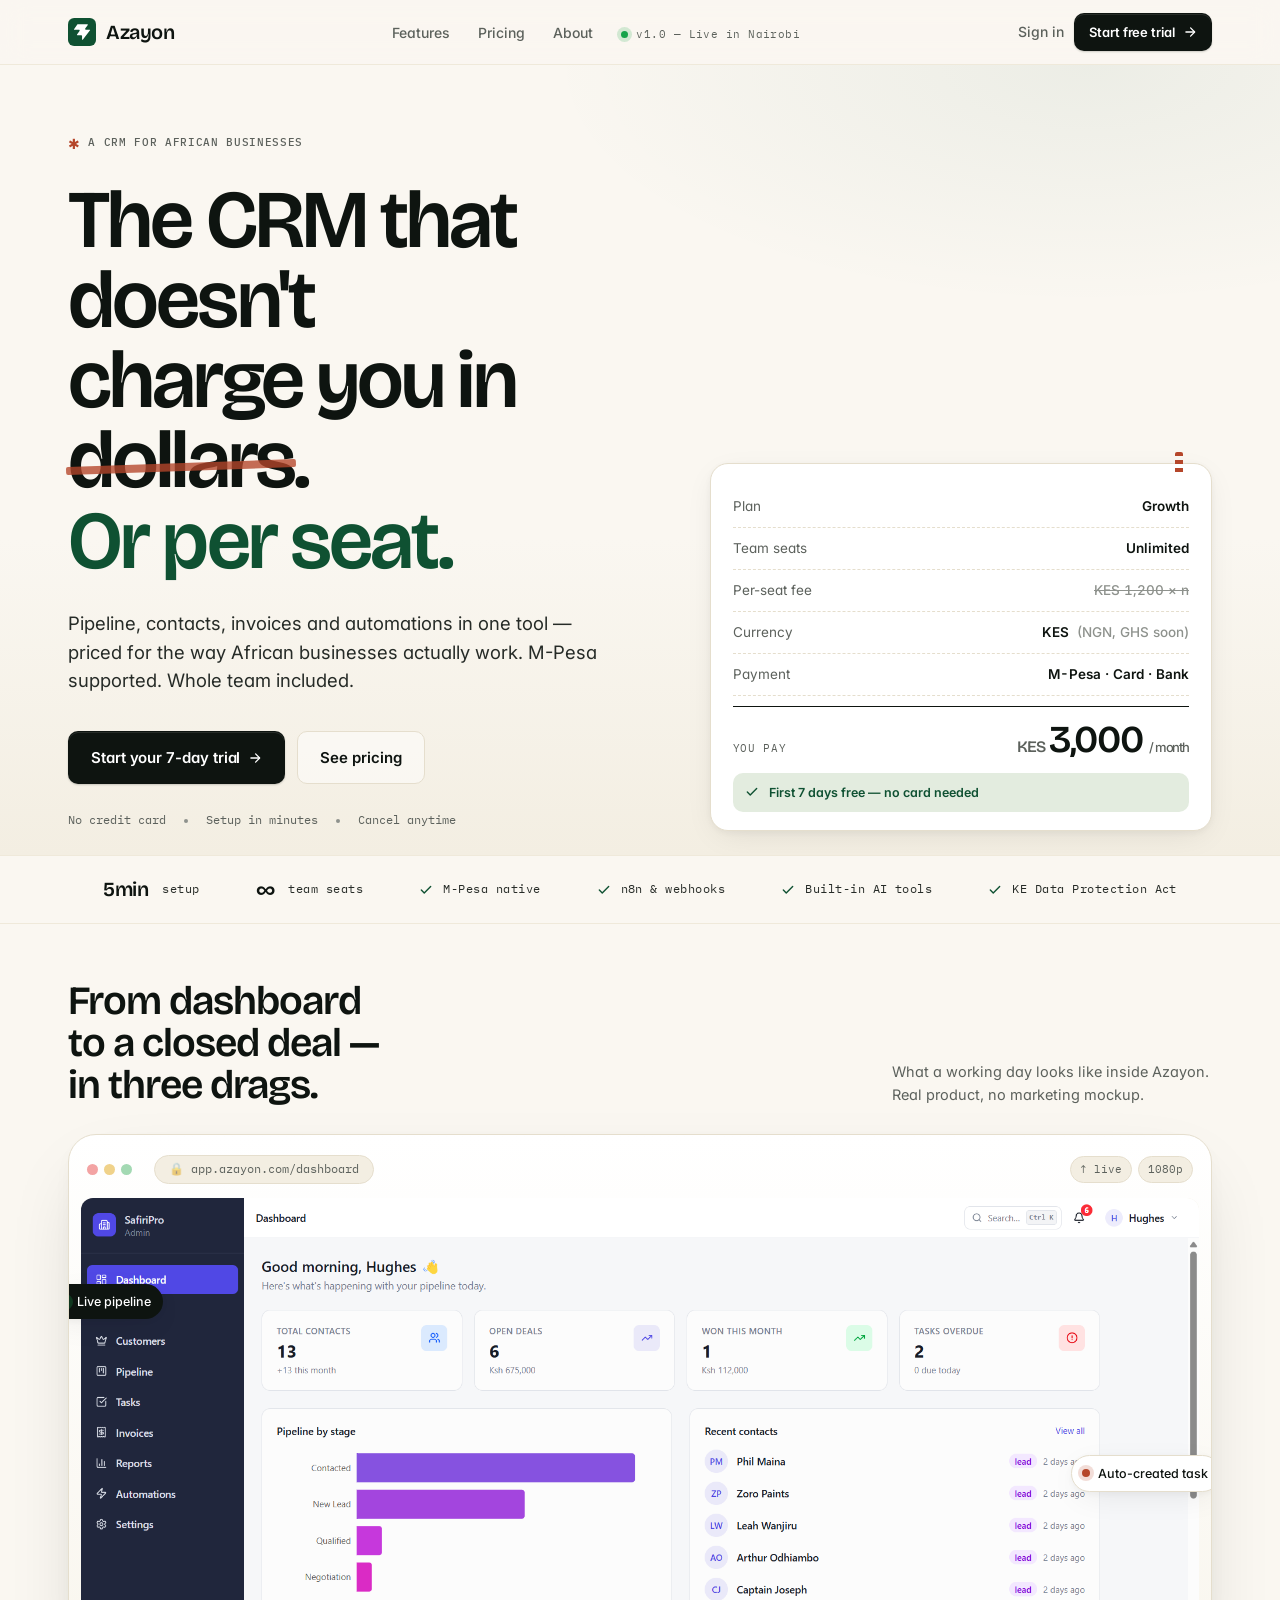
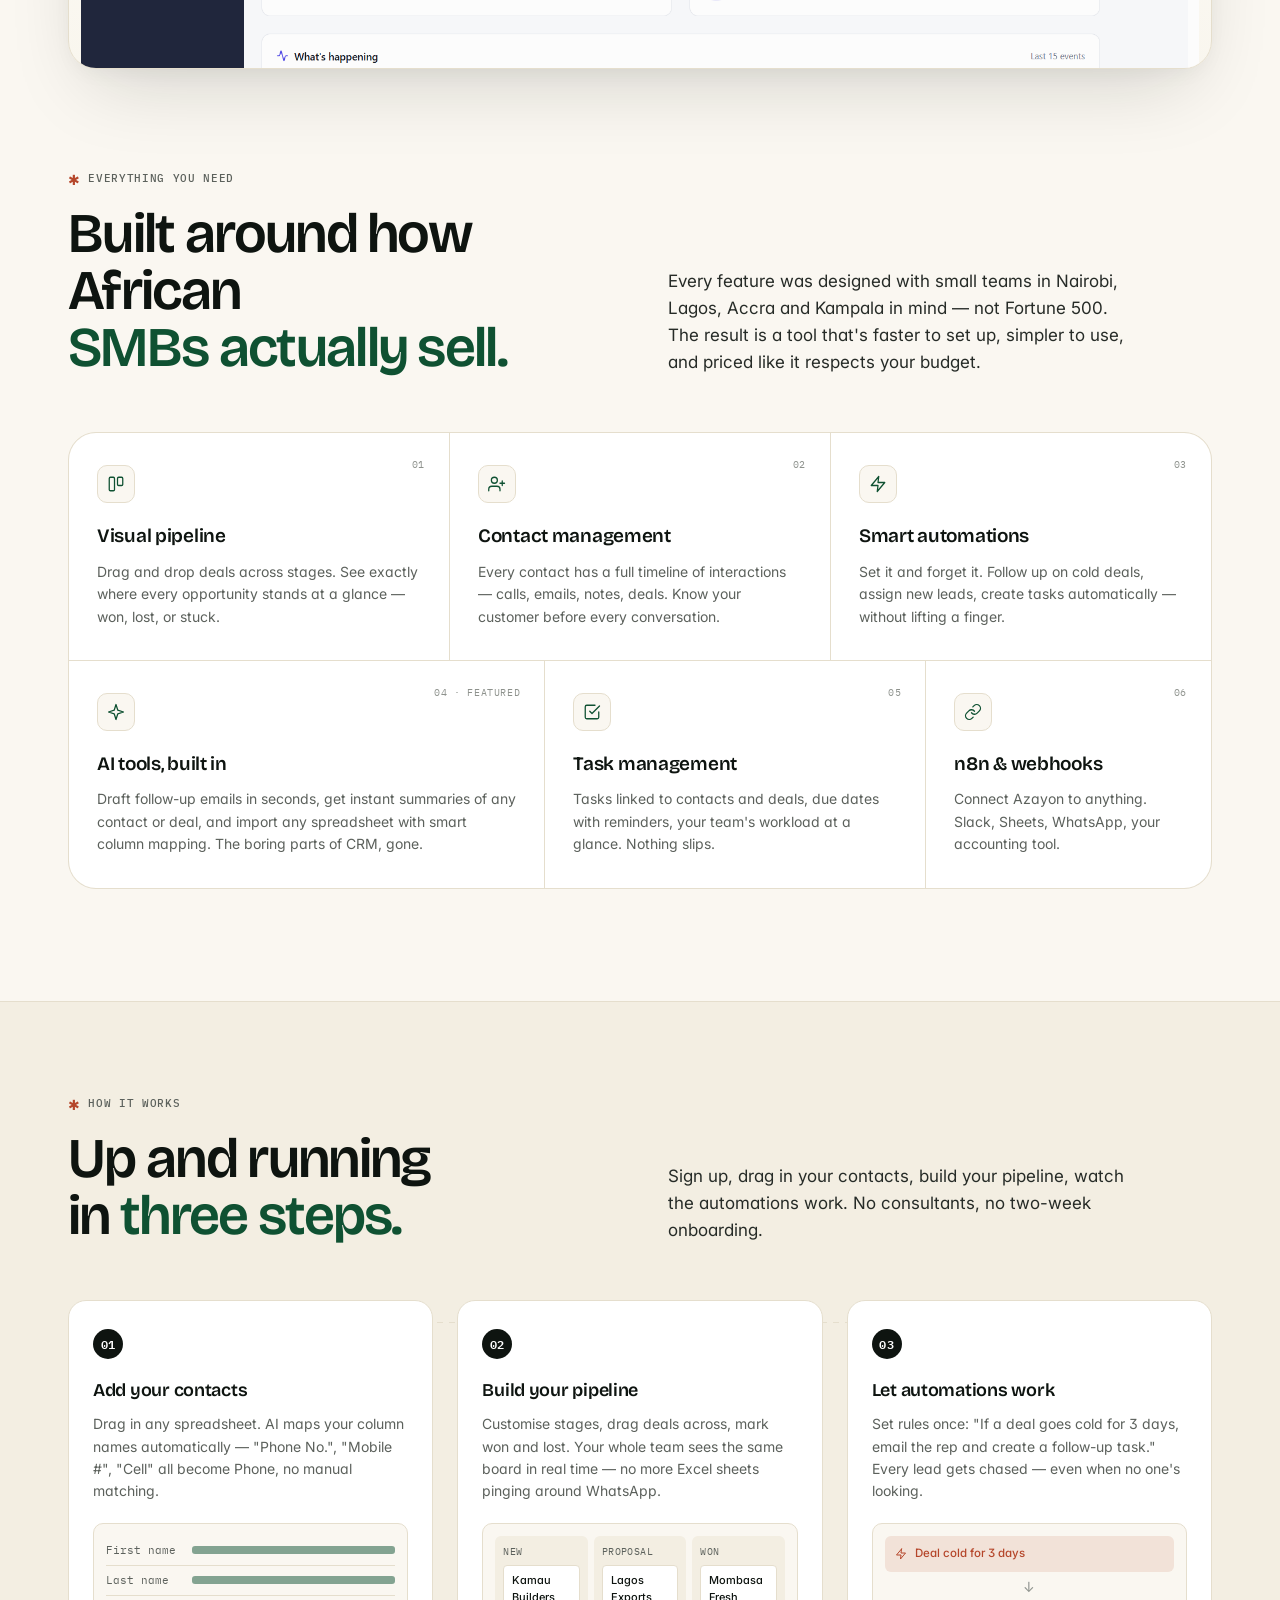
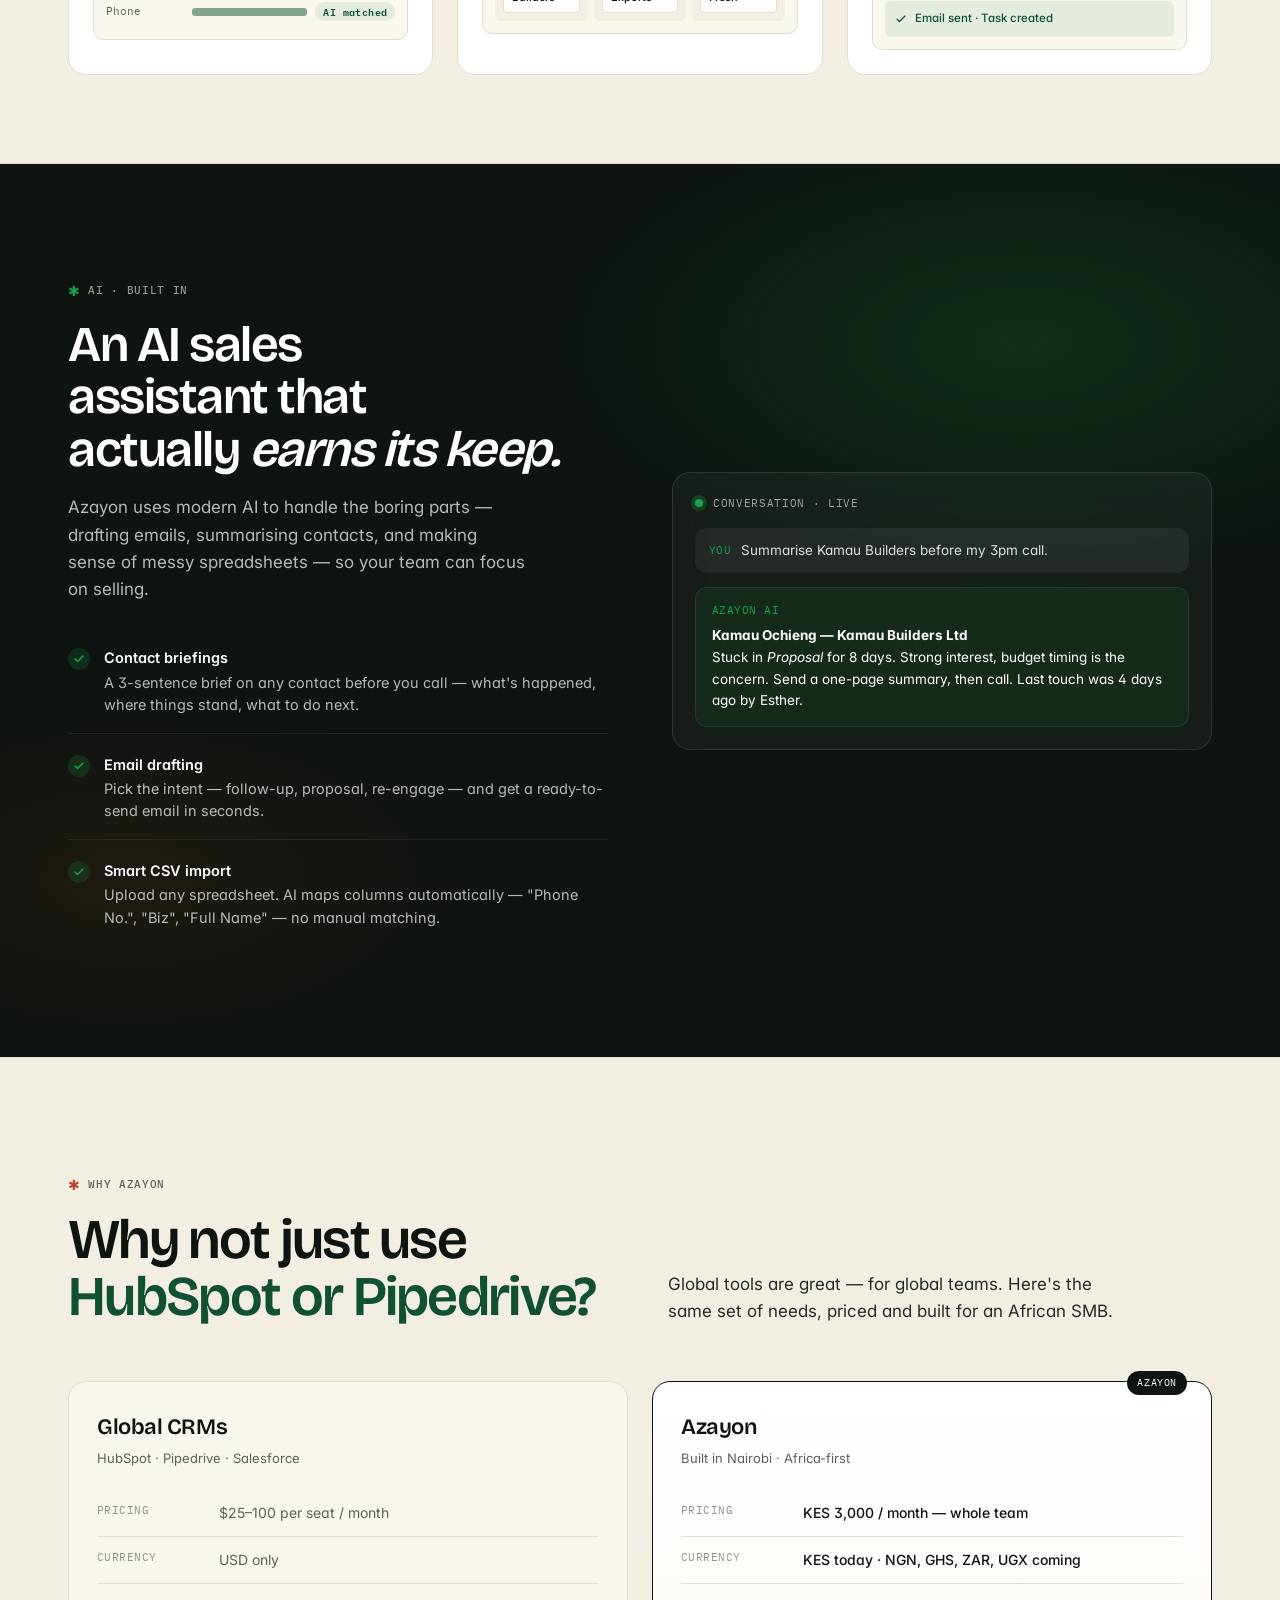
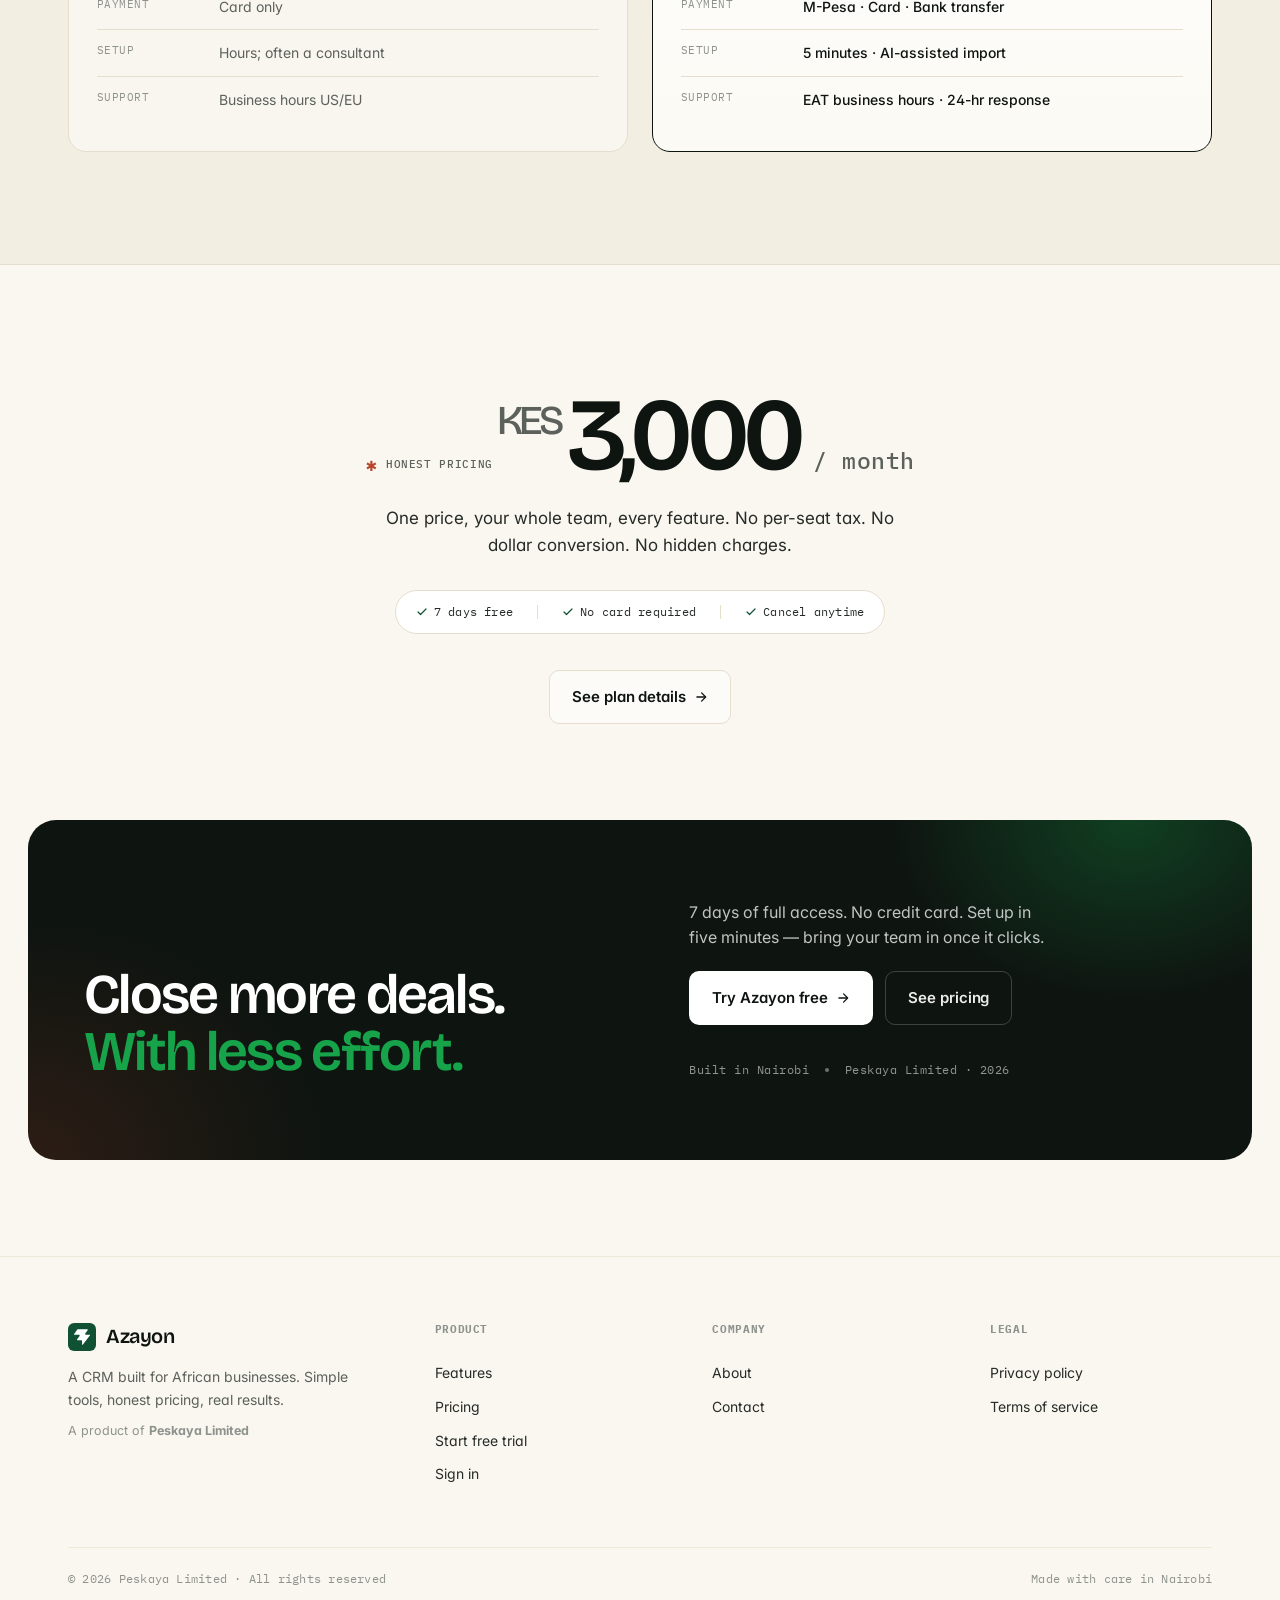
==== commit 6d53ea1e: "update app icon" ====
--- a/index.html
+++ b/index.html
@@ -146,10 +146,7 @@
 <section class="hero">
   <div class="wrap hero-grid">
     <div>
-      <span class="hero-eyebrow">
-        <span class="tag">New · 2026</span>
-        Built in Nairobi for African SMBs
-      </span>
+      <span class="eyebrow hero-eyebrow"><span class="star">✱</span> A CRM for African businesses</span>
       <h1>
         The CRM that doesn't<br/>
         charge you in <span class="strike">dollars</span>.<br/>
@@ -545,7 +542,7 @@
     </div>
     <div class="foot-bottom">
       <span>© 2026 Peskaya Limited · All rights reserved</span>
-      <span class="made">Made with care in Nairobi <span class="flag" aria-label="Kenya"></span></span>
+      <span class="made">Made with care in Nairobi</span>
     </div>
   </div>
 </footer>
--- a/landing.css
+++ b/landing.css
@@ -165,27 +165,10 @@
   color: var(--ink);
 }
 .brand-mark {
-  width: 26px; height: 26px;
-  border-radius: 7px;
-  background: var(--ink);
-  position: relative;
+  width: 28px; height: 28px;
   display: inline-block;
-}
-.brand-mark::before, .brand-mark::after {
-  content: '';
-  position: absolute;
-  background: var(--bg);
-}
-.brand-mark::before {
-  inset: 6px 6px auto auto;
-  width: 8px; height: 8px;
-  border-radius: 50%;
-  background: var(--accent-2);
-}
-.brand-mark::after {
-  inset: auto 6px 6px 6px;
-  height: 2px;
-  border-radius: 2px;
+  background: url('/icon-mark.svg') center / contain no-repeat;
+  flex-shrink: 0;
 }
 .nav-links {
   display: flex;
@@ -258,29 +241,7 @@
   gap: 64px;
   align-items: end;
 }
-.hero-eyebrow {
-  display: inline-flex;
-  align-items: center;
-  gap: 10px;
-  padding: 6px 12px 6px 6px;
-  background: var(--surface);
-  border: 1px solid var(--rule);
-  border-radius: 100px;
-  font-family: var(--mono);
-  font-size: 11.5px;
-  letter-spacing: 0.04em;
-  color: var(--ink-2);
-  margin-bottom: 28px;
-}
-.hero-eyebrow .tag {
-  background: var(--accent-soft);
-  color: var(--accent);
-  padding: 3px 10px;
-  border-radius: 100px;
-  font-weight: 600;
-  letter-spacing: 0.06em;
-  text-transform: uppercase;
-}
+.hero-eyebrow { margin-bottom: 28px; }
 .hero h1 {
   font-family: var(--display);
   font-weight: 600;
@@ -1064,7 +1025,6 @@
   letter-spacing: 0.02em;
 }
 .foot-bottom .made { display: inline-flex; align-items: center; gap: 8px; }
-.foot-bottom .flag { display: inline-block; width: 20px; height: 14px; border-radius: 2px; overflow: hidden; vertical-align: middle; background: linear-gradient(180deg, #000 0 25%, #B22 25% 45%, #FFF 45% 55%, #060 55% 75%, #000 75% 100%); }
 
 /* ── Reveal animations ─────────────────────────────────────────────────── */
 .reveal { opacity: 0; transform: translateY(18px); transition: opacity .7s ease, transform .7s ease; }
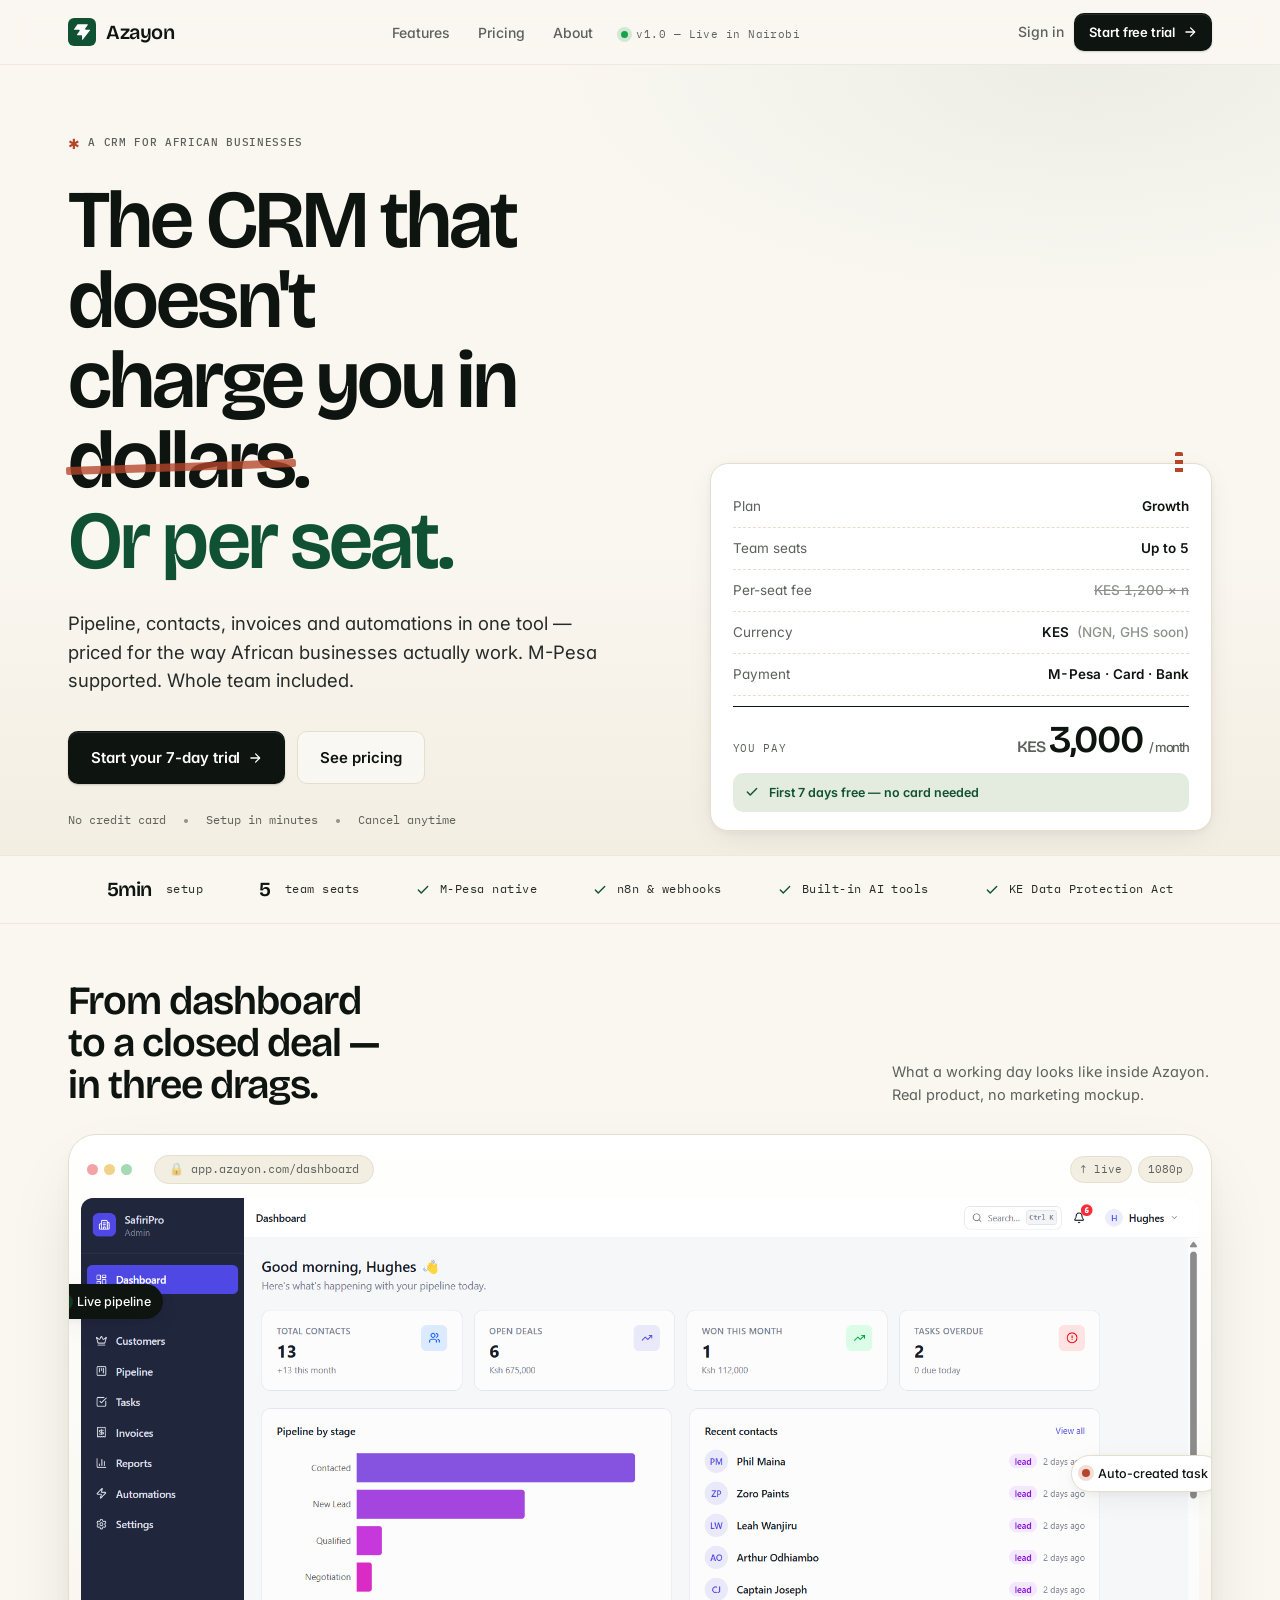
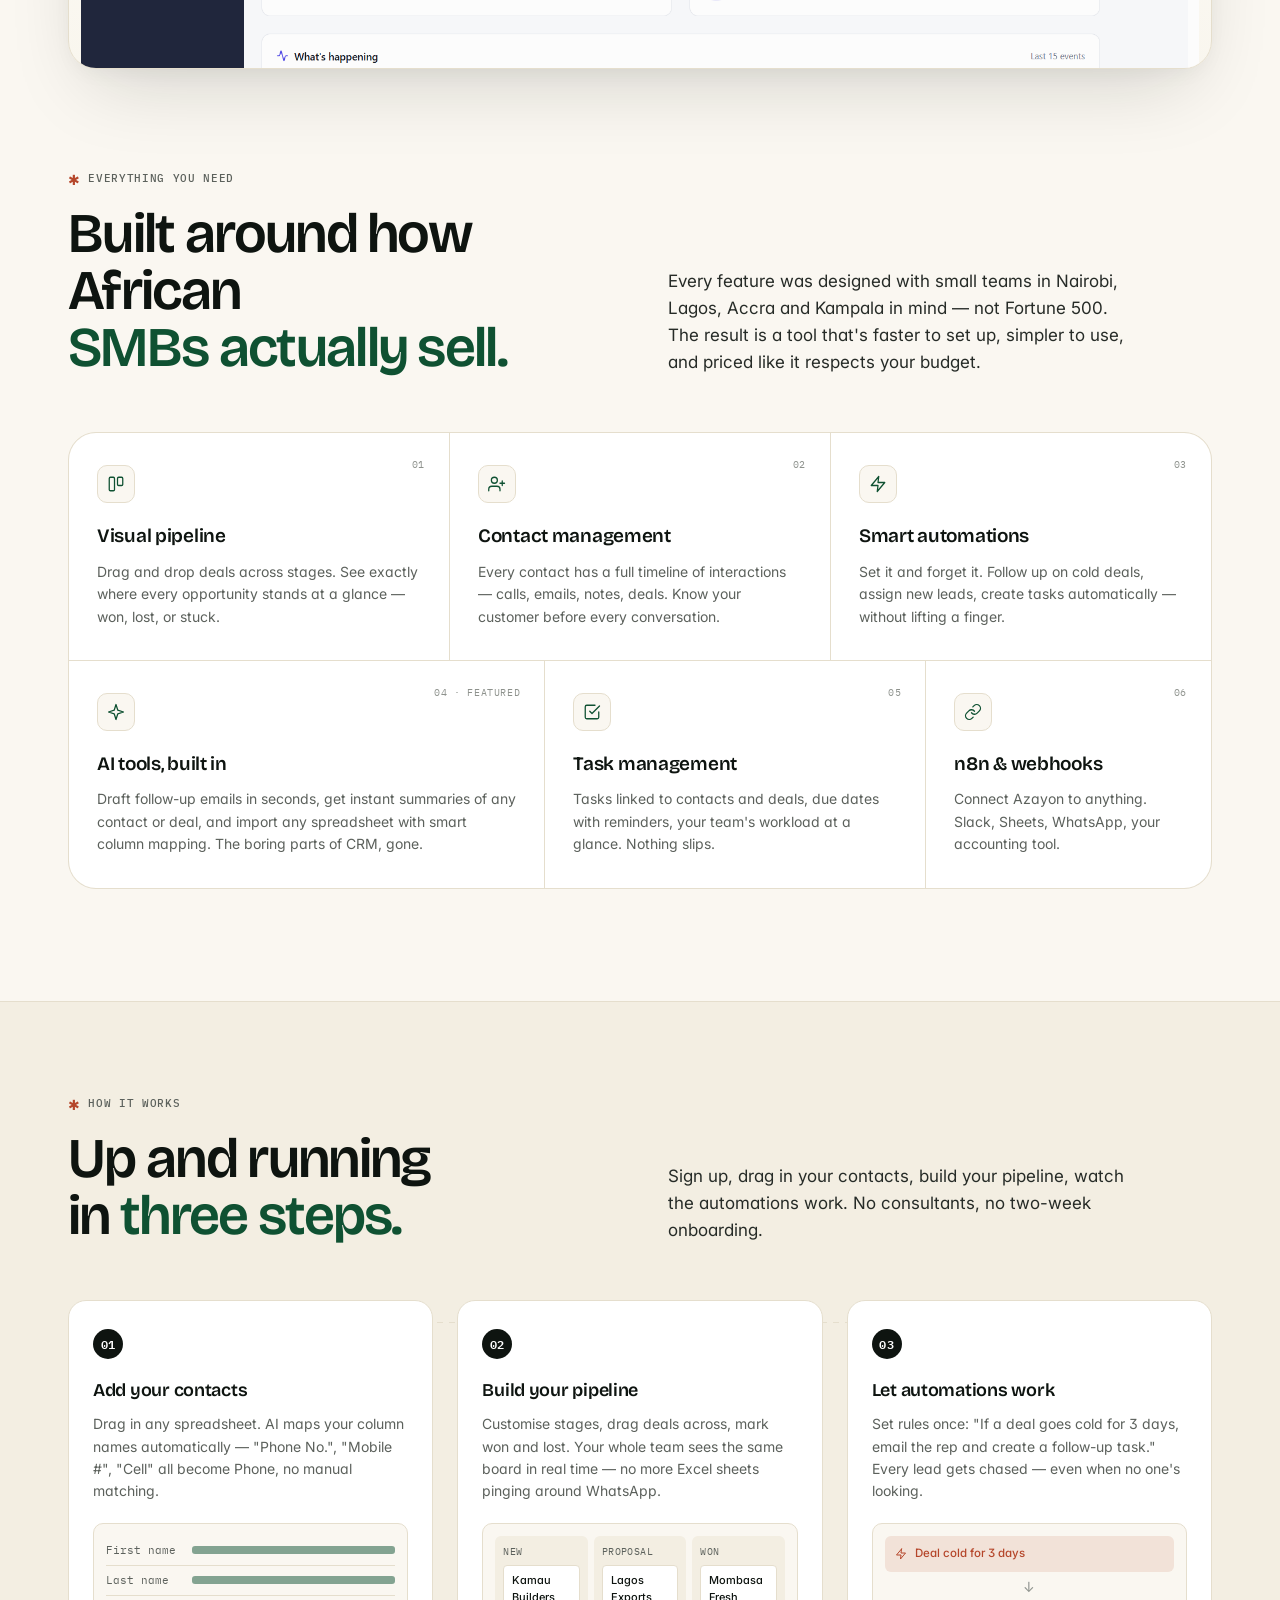
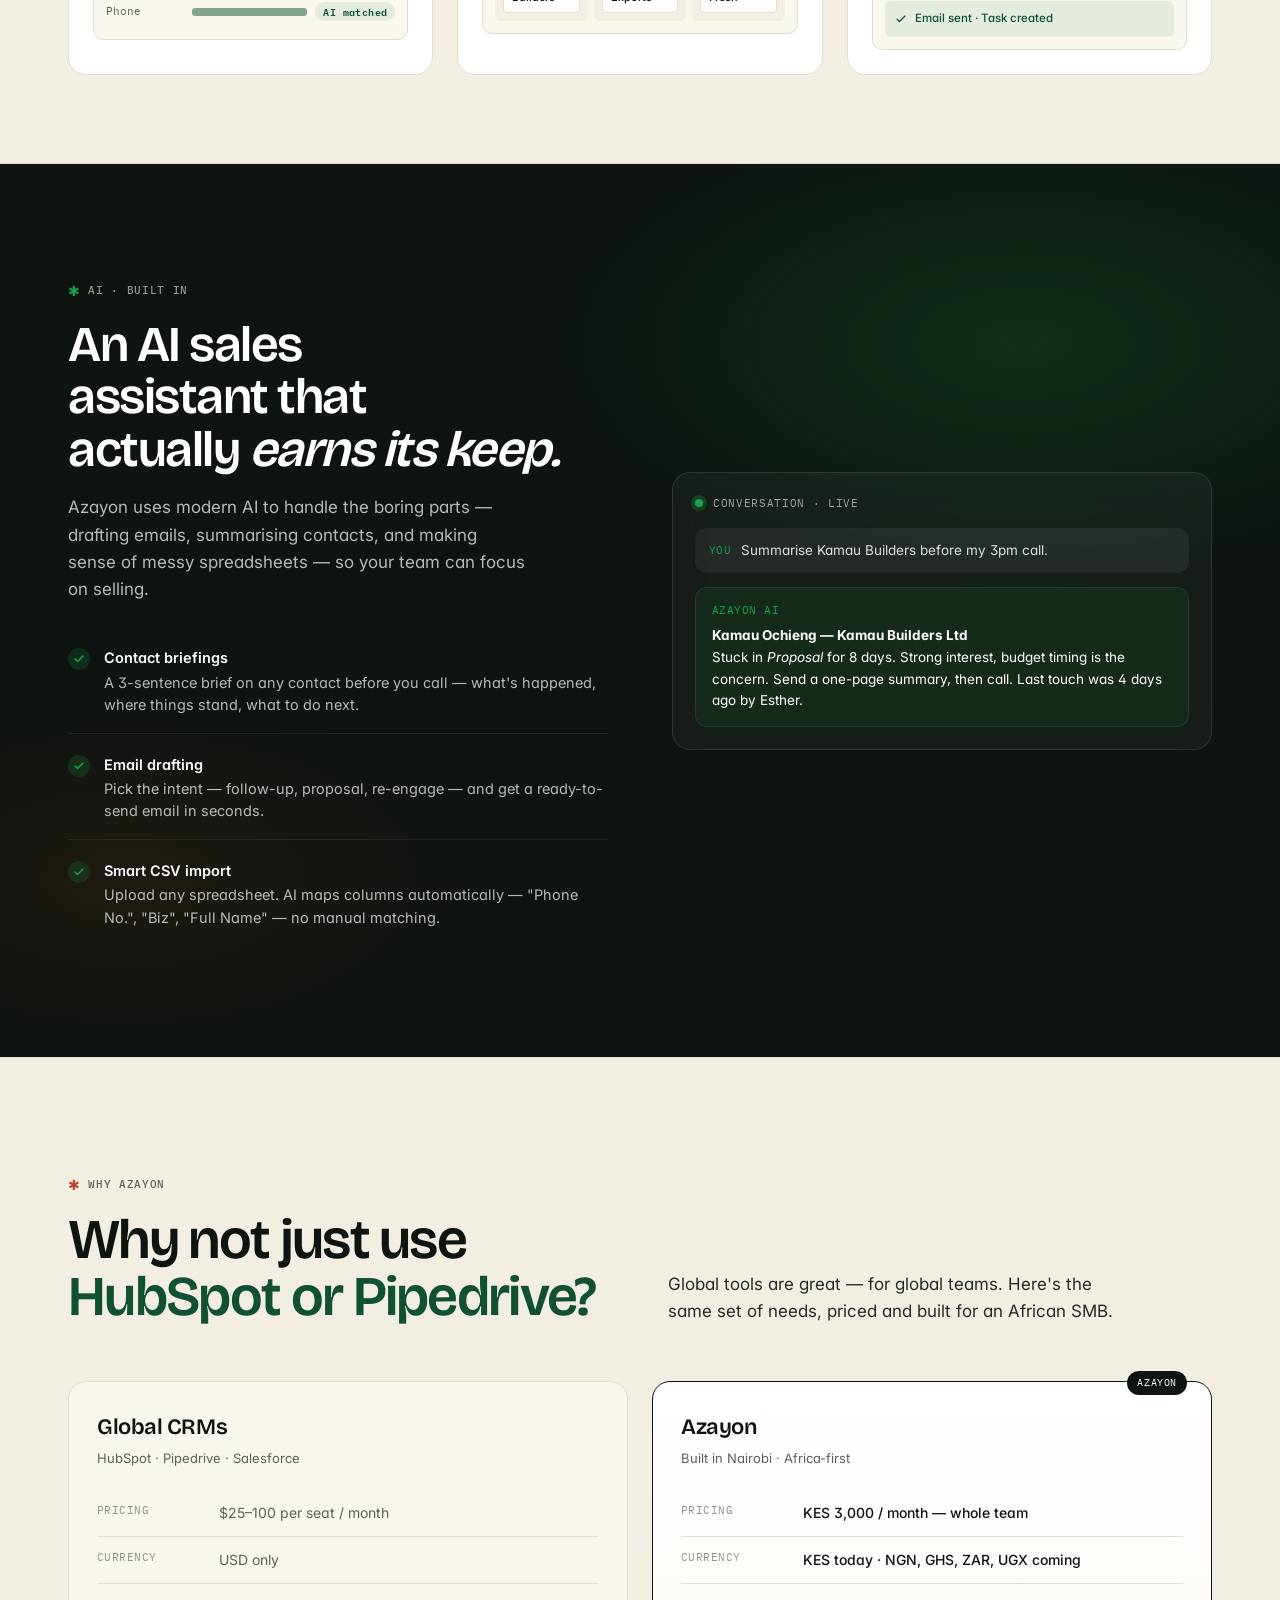
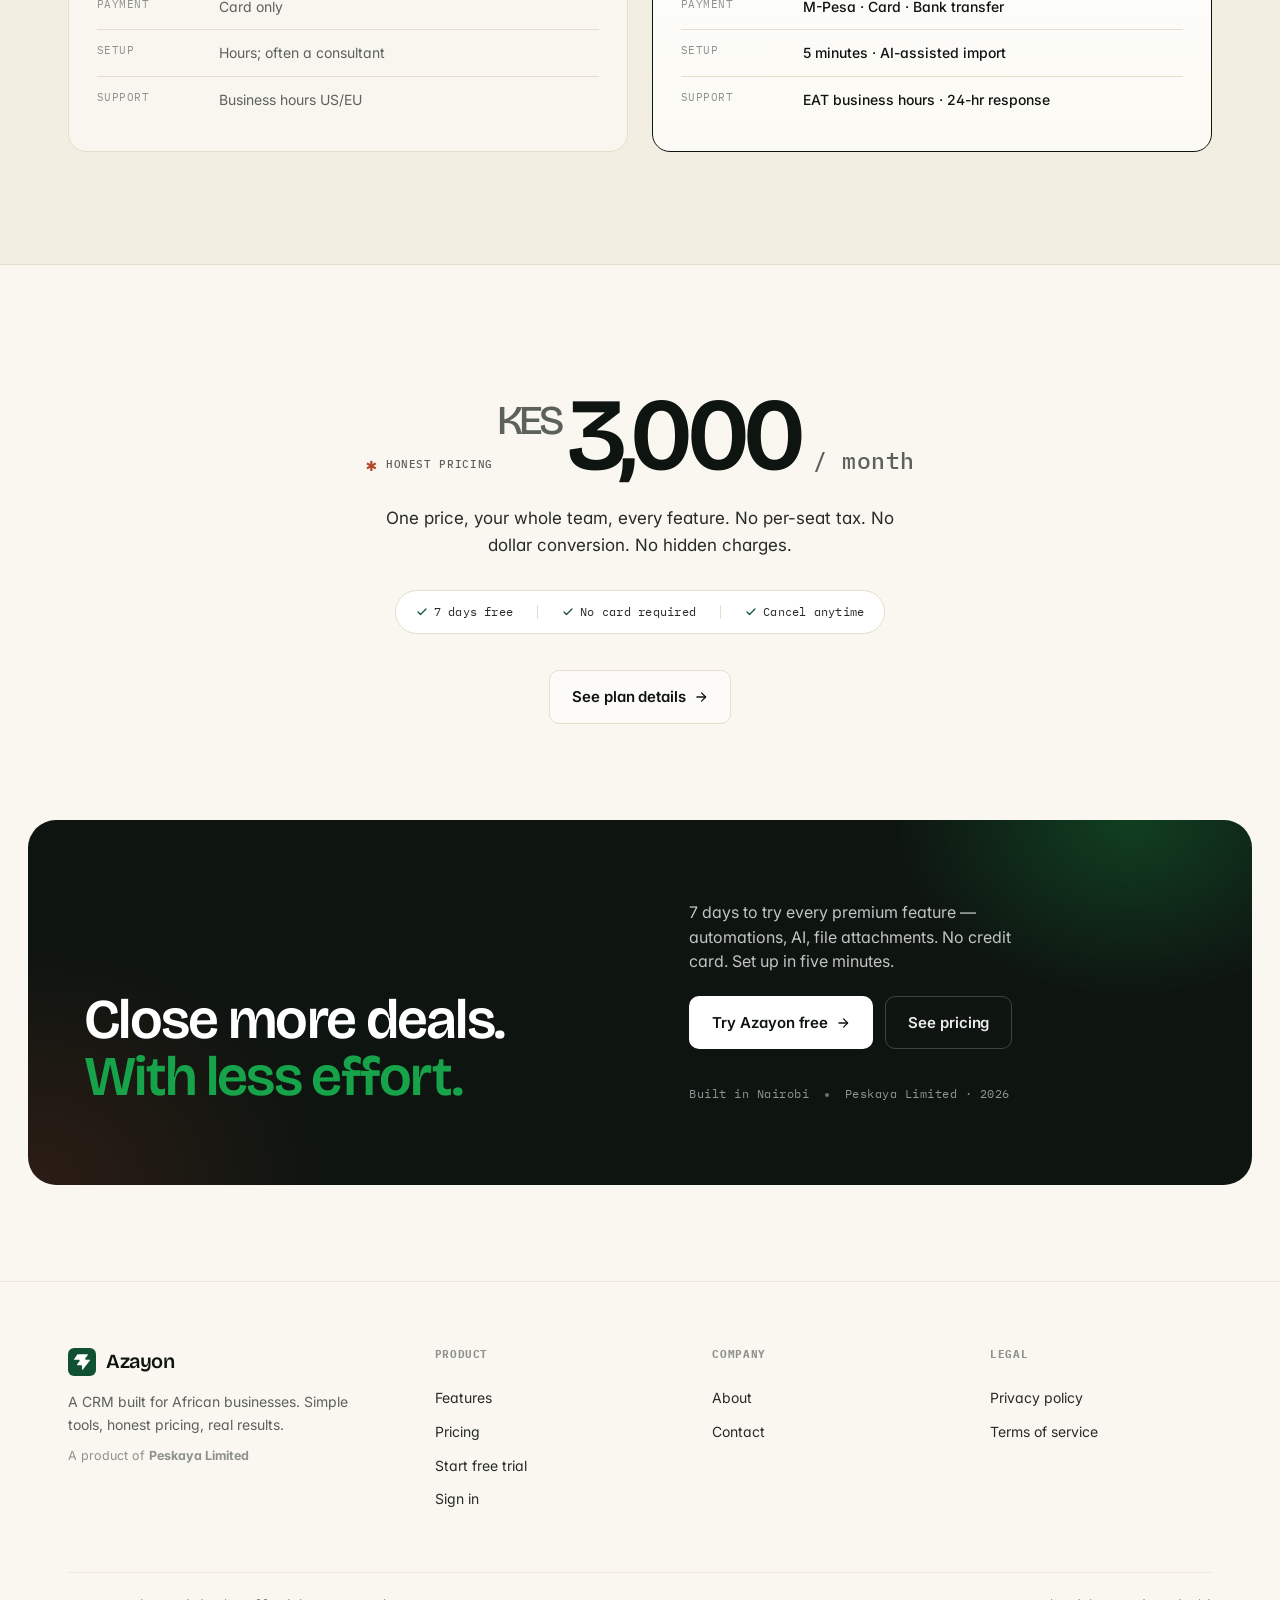
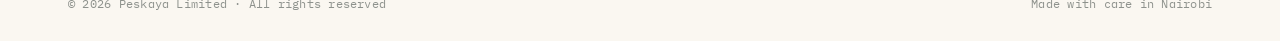
==== commit df28a5c5: "update pricing description" ====
--- a/index.html
+++ b/index.html
@@ -181,7 +181,7 @@
       </div>
       <div class="receipt-row">
         <span class="receipt-label">Team seats</span>
-        <span class="receipt-value">Unlimited</span>
+        <span class="receipt-value">Up to 5</span>
       </div>
       <div class="receipt-row">
         <span class="receipt-label">Per-seat fee</span>
@@ -211,7 +211,7 @@
 <div class="marquee" aria-label="Why Azayon at a glance">
   <div class="wrap marquee-row">
     <span class="item"><span class="num">5min</span>setup</span>
-    <span class="item"><span class="num">∞</span>team seats</span>
+    <span class="item"><span class="num">5</span>team seats</span>
     <span class="item">
       <svg viewBox="0 0 24 24" fill="none" stroke="currentColor" stroke-width="2.4" stroke-linecap="round" stroke-linejoin="round" aria-hidden="true"><polyline points="20 6 9 17 4 12"/></svg>
       M-Pesa native
@@ -496,7 +496,7 @@
   <div class="cta-grid">
     <h2>Close more deals.<br/><span class="accent">With less effort.</span></h2>
     <div class="cta-side">
-      <p>7 days of full access. No credit card. Set up in five minutes — bring your team in once it clicks.</p>
+      <p>7 days to try every premium feature — automations, AI, file attachments. No credit card. Set up in five minutes.</p>
       <div class="cta-actions">
         <a href="https://app.azayon.com/register" class="btn btn-light btn-lg">
           Try Azayon free
